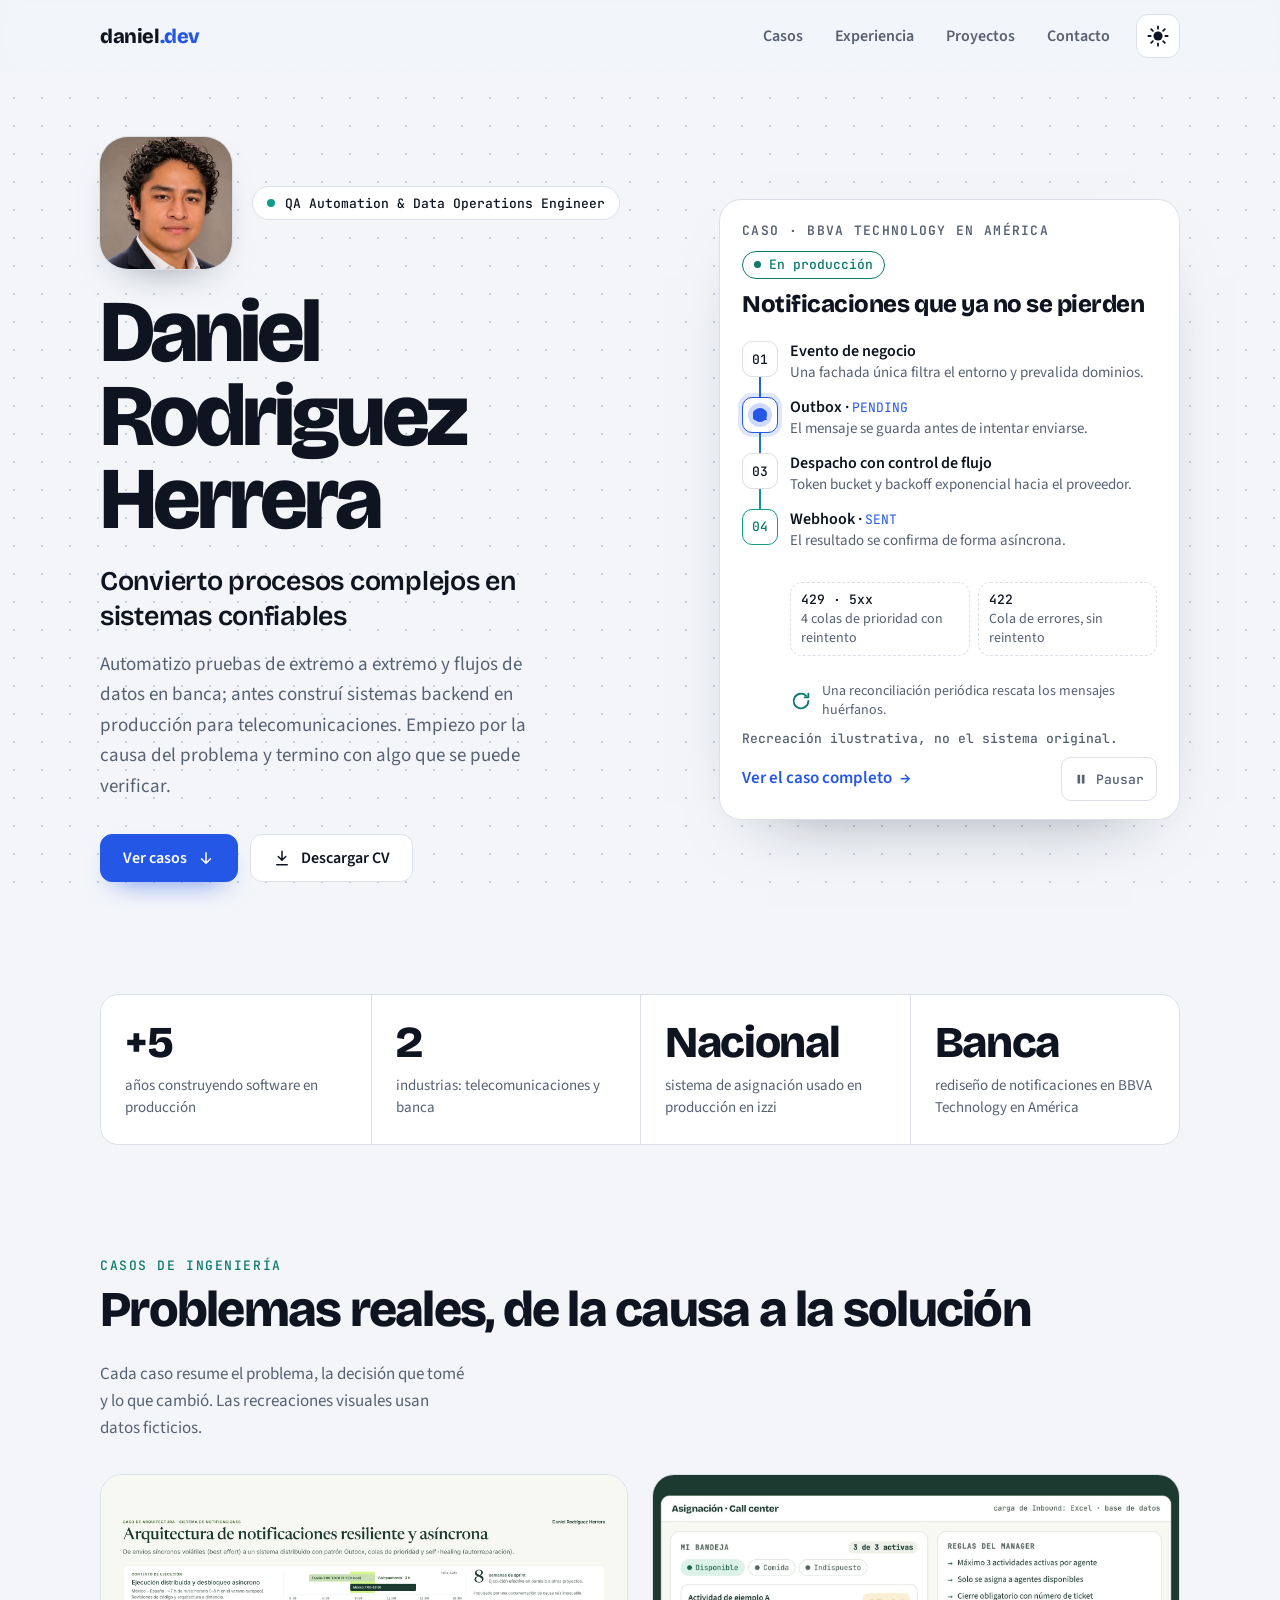
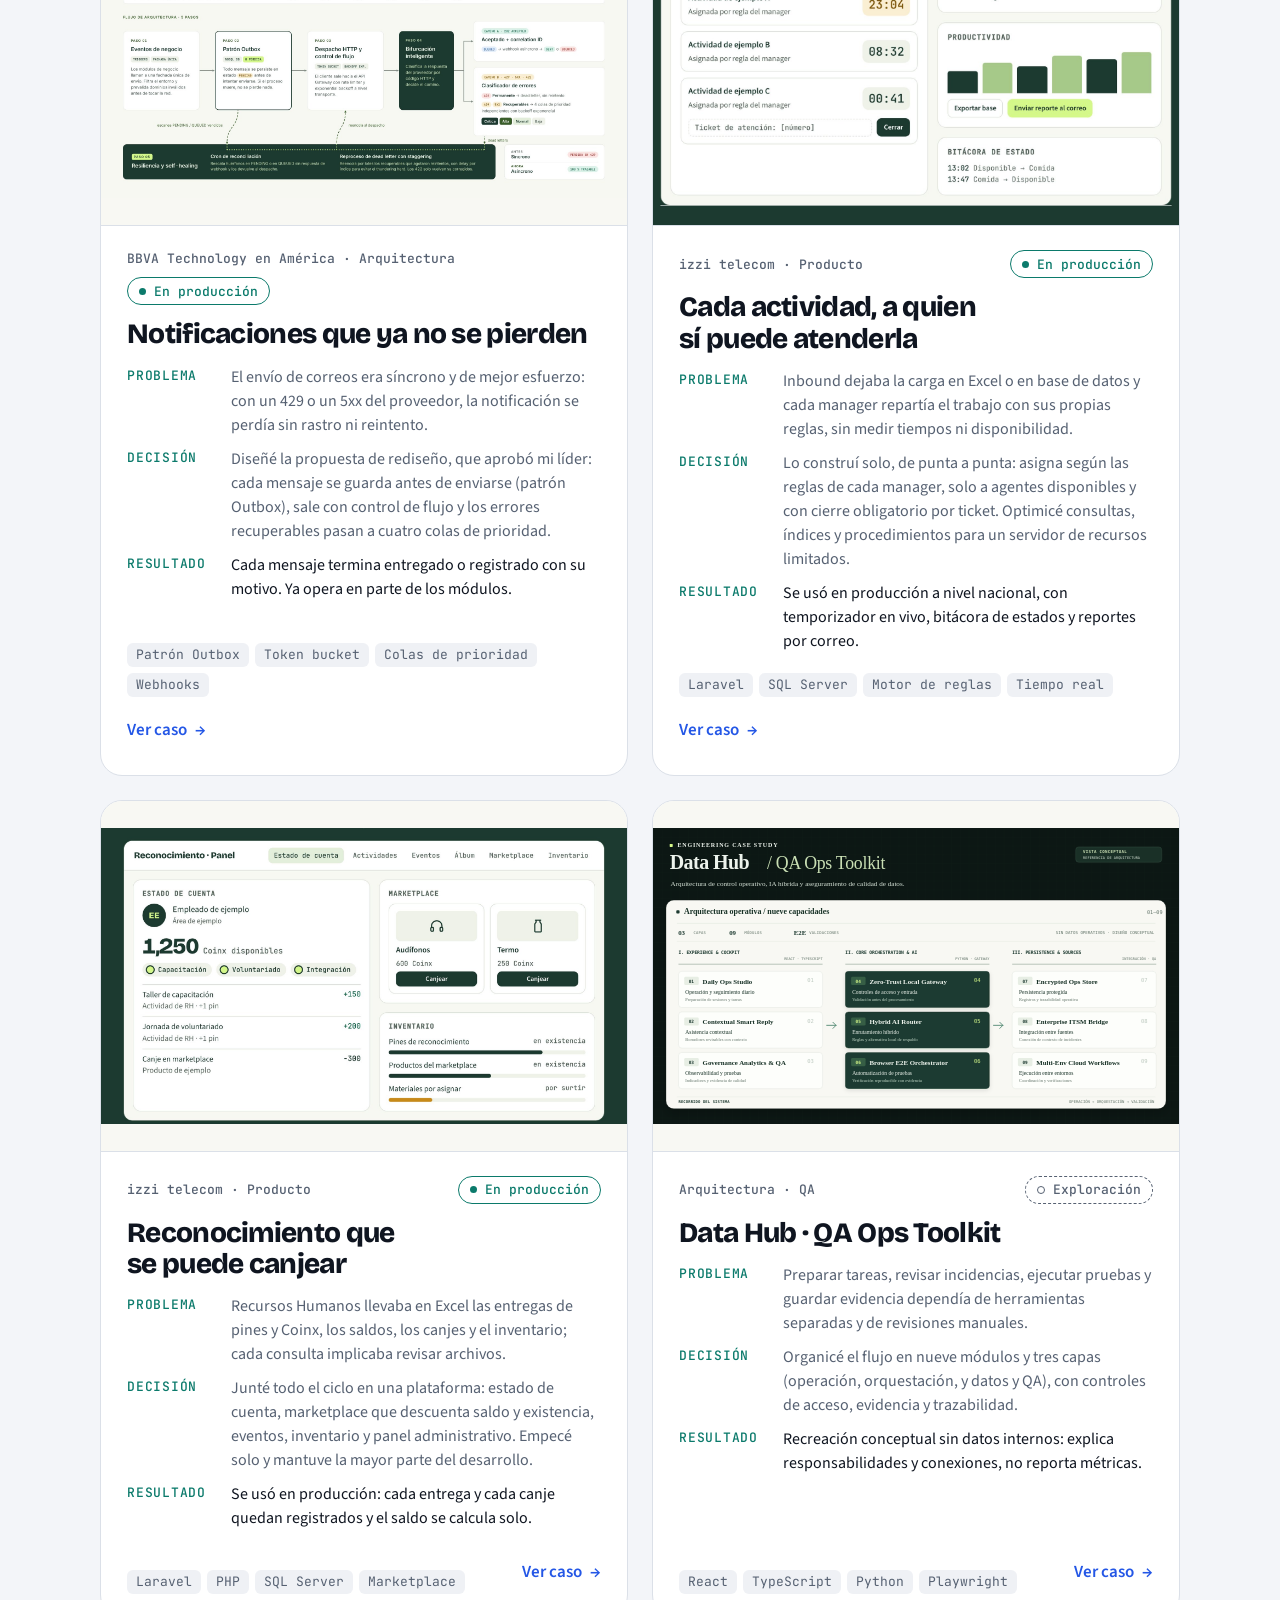
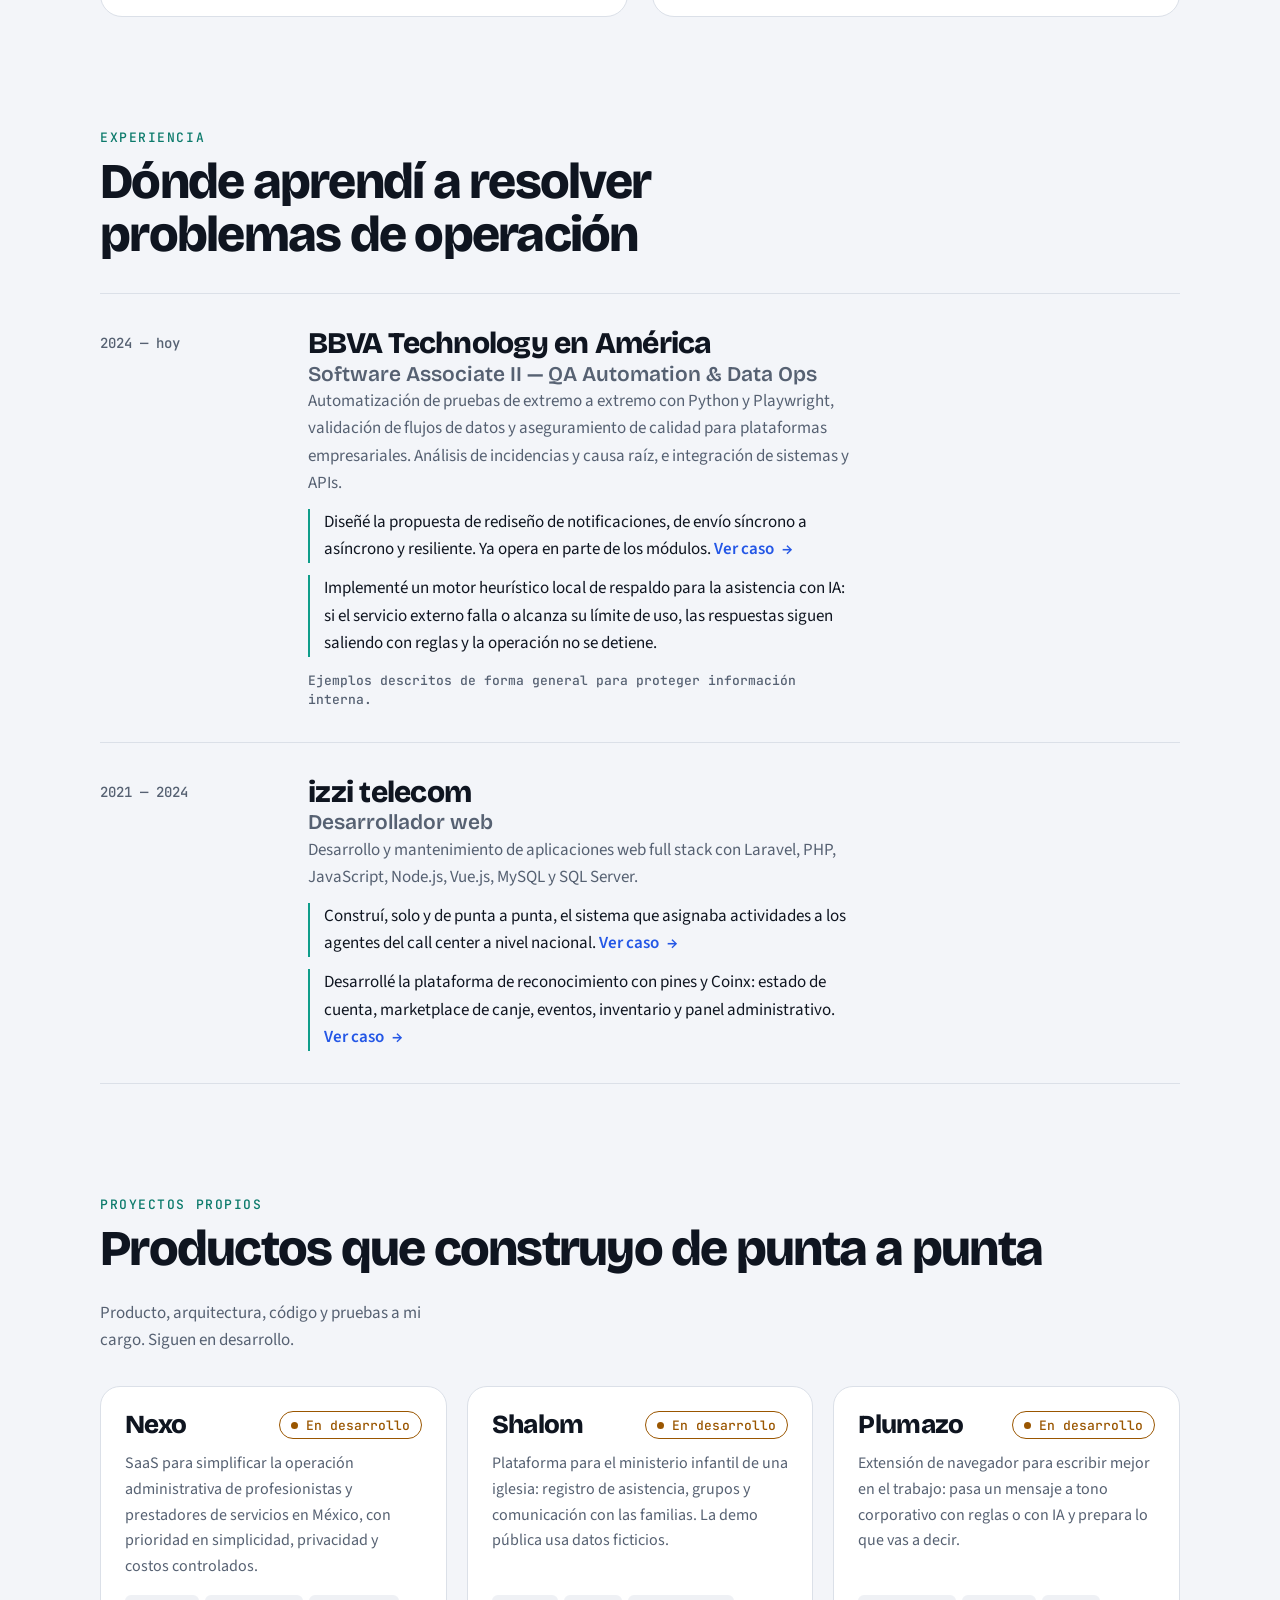
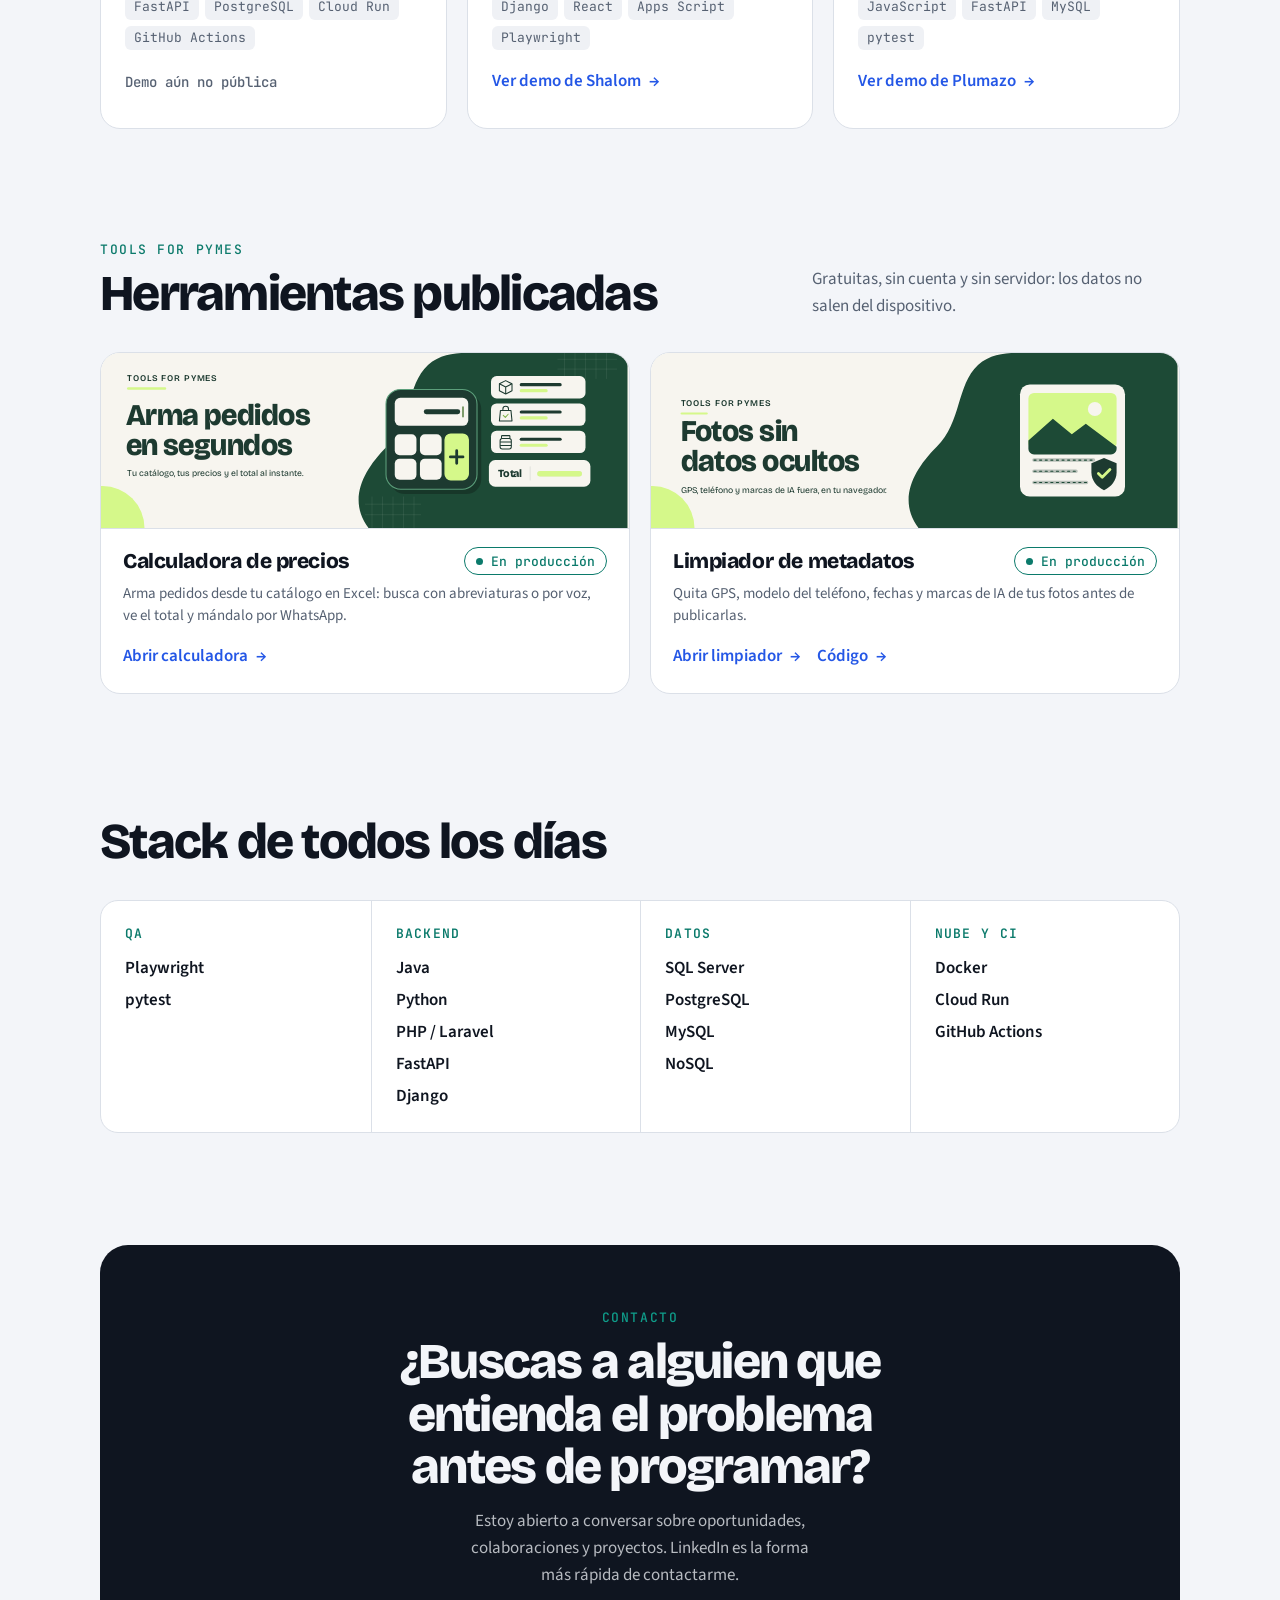
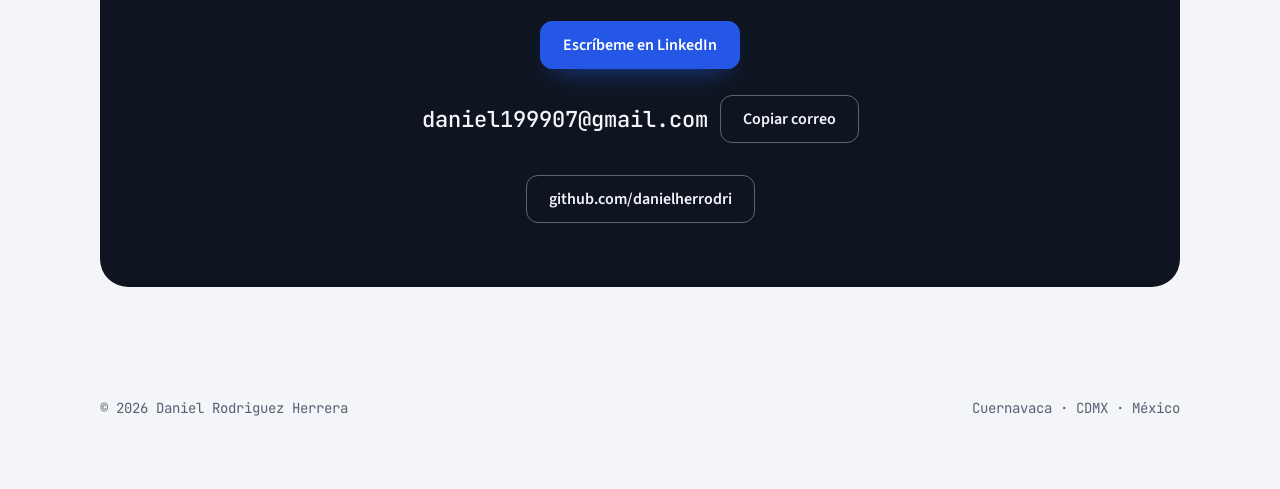
==== index.html @ e4e8425e "Avisos de recreación ilustrativa en lo relacionado con BBVA - Caso de notificaciones: chip «Recreaci" ====
<!doctype html>
<html lang="es">
<head>
<meta charset="utf-8">
<meta name="viewport" content="width=device-width, initial-scale=1, viewport-fit=cover">
<title>Daniel Rodriguez Herrera · QA Automation &amp; Data Operations Engineer</title>
<meta name="description" content="Daniel Rodriguez Herrera, QA Automation &amp; Data Operations Engineer en México. Automatización de pruebas E2E, operaciones de datos e integración de sistemas en banca y telecomunicaciones.">
<script>try{var t=localStorage.getItem("tema");if(t)document.documentElement.dataset.theme=t}catch(e){}</script>
<meta name="color-scheme" content="light dark">
<meta name="theme-color" content="#f3f5f9" media="(prefers-color-scheme: light)">
<meta name="theme-color" content="#0b0f15" media="(prefers-color-scheme: dark)">
<meta property="og:type" content="website">
<meta property="og:locale" content="es_MX">
<meta property="og:site_name" content="Daniel Rodriguez Herrera">
<meta property="og:title" content="Daniel Rodriguez Herrera · QA Automation &amp; Data Operations Engineer">
<meta property="og:description" content="Convierto procesos complejos en sistemas confiables. Casos de ingeniería en banca y telecomunicaciones, experiencia y contacto.">
<meta property="og:url" content="https://danielherrodri.github.io/">
<meta property="og:image" content="https://danielherrodri.github.io/og.jpg">
<meta property="og:image:width" content="1200">
<meta property="og:image:height" content="630">
<meta property="og:image:alt" content="Daniel Rodriguez Herrera, QA Automation &amp; Data Operations Engineer: convierto procesos complejos en sistemas confiables.">
<meta name="twitter:card" content="summary_large_image">
<link rel="canonical" href="https://danielherrodri.github.io/">
<link rel="icon" href="data:image/svg+xml,%3Csvg xmlns='http://www.w3.org/2000/svg' viewBox='0 0 32 32'%3E%3Crect width='32' height='32' rx='7' fill='%232457e6'/%3E%3Ctext x='16' y='22' font-family='monospace' font-size='16' font-weight='700' fill='white' text-anchor='middle'%3Ed.%3C/text%3E%3C/svg%3E">
<link rel="preconnect" href="https://fonts.googleapis.com">
<link rel="preconnect" href="https://fonts.gstatic.com" crossorigin>
<link rel="stylesheet" href="https://fonts.googleapis.com/css2?family=Bricolage+Grotesque:opsz,wght@12..96,400;12..96,600;12..96,800&family=Source+Sans+3:wght@400;600&family=JetBrains+Mono:wght@400;500&display=swap">
<style>
*,*::before,*::after{box-sizing:border-box}
:root{
  --bg:#f3f5f9; --surface:#ffffff; --fg:#0f1520; --muted:#566172; --line:#dbe0e8; --dot:#c4ccd7;
  --accent:#2457e6; --accent-2:#0f9d8a; --accent-soft:#e2eafd; --ok:#127a49; --wip:#9a5600;
  /* Turquesa para texto en modo claro: 4.8:1 sobre --bg y 5.2:1 sobre --surface */
  --accent-2-text:#0b7a6b;
  --f-display:"Bricolage Grotesque",ui-sans-serif,system-ui,sans-serif;
  --f-body:"Source Sans 3",ui-sans-serif,system-ui,sans-serif;
  --f-mono:"JetBrains Mono",ui-monospace,Consolas,monospace;
  --radius:18px;
  color-scheme:light;
}
@media (prefers-color-scheme:dark){:root:not([data-theme="light"]){--bg:#0b0f15;--surface:#131a23;--fg:#eaf0f6;--muted:#9aa7b6;--line:#253040;--dot:#1f2935;--accent:#7ca4ff;--accent-2:#4fd6c2;--accent-soft:#18284a;--ok:#5fd39a;--wip:#f0b35c;--accent-2-text:#4fd6c2;color-scheme:dark}}
:root[data-theme="dark"]{--bg:#0b0f15;--surface:#131a23;--fg:#eaf0f6;--muted:#9aa7b6;--line:#253040;--dot:#1f2935;--accent:#7ca4ff;--accent-2:#4fd6c2;--accent-soft:#18284a;--ok:#5fd39a;--wip:#f0b35c;--accent-2-text:#4fd6c2;color-scheme:dark}

html{scroll-behavior:smooth;scroll-padding-top:88px;-webkit-text-size-adjust:100%;-webkit-tap-highlight-color:color-mix(in srgb,var(--accent) 18%,transparent)}
a,button{touch-action:manipulation}
body{margin:0;background:var(--bg);color:var(--fg);font:17px/1.6 var(--f-body);overflow-x:hidden;
  background-image:radial-gradient(var(--dot) 1px,transparent 1.3px);background-size:28px 28px;background-attachment:fixed}
img{max-width:100%;display:block}
[hidden]{display:none!important}
a{color:var(--accent)}
:focus-visible{outline:2px solid var(--accent);outline-offset:3px;border-radius:6px}
.skip{position:absolute;left:16px;top:-60px;z-index:50;background:var(--accent);color:#fff;padding:12px 16px;border-radius:10px;font-weight:600;text-decoration:none}
.skip:focus{top:12px}
.wrap{max-width:1120px;margin:0 auto;padding-left:max(20px,env(safe-area-inset-left,0px));padding-right:max(20px,env(safe-area-inset-right,0px))}
main.wrap{display:flex;flex-direction:column;gap:112px;padding-top:40px;padding-bottom:72px}

/* Encabezado */
.top{position:sticky;top:0;z-index:30;background:color-mix(in srgb,var(--bg) 86%,transparent);backdrop-filter:saturate(1.4) blur(10px);-webkit-backdrop-filter:saturate(1.4) blur(10px);border-bottom:1px solid transparent}
.top.scrolled{border-bottom-color:var(--line)}
.top .wrap{display:flex;justify-content:space-between;align-items:center;gap:16px;min-height:72px}
.logo{display:inline-flex;align-items:center;min-height:44px;font:800 20px var(--f-display);letter-spacing:-.02em;text-decoration:none;color:var(--fg)}
.logo span{color:var(--accent)}
.nav{display:flex;align-items:center;gap:4px}
.nav a{display:inline-flex;align-items:center;min-height:44px;padding:0 14px;border-radius:10px;font:600 16px var(--f-body);color:var(--muted);text-decoration:none;transition:color .2s,background-color .2s}
.nav a:hover{color:var(--fg);background:var(--accent-soft)}
.icon-btn{display:inline-flex;align-items:center;justify-content:center;width:44px;height:44px;border:1px solid var(--line);border-radius:12px;background:var(--surface);color:var(--fg);cursor:pointer;transition:border-color .2s}
.icon-btn:hover{border-color:var(--accent)}
.icon-btn svg{width:22px;height:22px;overflow:visible}
.theme{margin-left:8px}
.theme .core{fill:currentColor;transition:r .4s ease}
.theme .bite{transition:cx .4s ease,cy .4s ease}
.theme .rays{stroke:currentColor;stroke-width:2;stroke-linecap:round;fill:none;transform-origin:12px 12px;transition:transform .4s ease,opacity .3s}
.theme[aria-pressed="true"] .core{r:8px}
.theme[aria-pressed="true"] .bite{cx:17px;cy:7px}
.theme[aria-pressed="true"] .rays{transform:rotate(90deg) scale(.4);opacity:0}
.menu-btn{display:none}
.menu-btn svg{stroke:currentColor;stroke-width:2;stroke-linecap:round;fill:none}

/* Menú móvil a pantalla completa */
.sheet{position:fixed;inset:0;z-index:40;overscroll-behavior:contain;overflow-y:auto;background:var(--bg);display:flex;flex-direction:column;padding:16px max(20px,env(safe-area-inset-right,0px)) calc(24px + env(safe-area-inset-bottom,0px)) max(20px,env(safe-area-inset-left,0px))}
.sheet-head{display:flex;justify-content:space-between;align-items:center;min-height:56px}
.sheet nav{display:flex;flex-direction:column;gap:4px;margin-top:24px}
.sheet nav a{display:flex;align-items:center;min-height:64px;font:800 clamp(30px,8vw,40px)/1 var(--f-display);letter-spacing:-.03em;color:var(--fg);text-decoration:none;border-bottom:1px solid var(--line)}
.sheet nav a:hover{color:var(--accent)}
.sheet .sheet-foot{margin-top:auto;font:500 14px var(--f-mono);color:var(--muted)}

/* Tipografía de secciones */
.eyebrow{font:500 13px var(--f-mono);text-transform:uppercase;letter-spacing:.12em;color:var(--accent-2-text);margin:0}
h1,h2,h3{text-wrap:balance}
h2{font:800 clamp(32px,4.4vw,50px)/1.05 var(--f-display);letter-spacing:-.035em;margin:10px 0 0}
.sec-head{display:flex;justify-content:space-between;align-items:flex-end;gap:24px;flex-wrap:wrap;margin-bottom:32px}
.sec-head p.intro{margin:0;max-width:46ch;color:var(--muted)}

/* Estados: solo tres, mismo formato */
.state{display:inline-flex;align-items:center;gap:8px;min-height:28px;padding:0 11px;border-radius:999px;border:1px solid currentColor;font:500 13px/1 var(--f-mono);white-space:nowrap}
.state::before{content:"";width:7px;height:7px;border-radius:50%;background:currentColor;flex:none}
.state.prod{color:var(--accent-2-text)}
.state.dev{color:var(--wip)}
.state.exp{color:var(--muted);border-style:dashed}
.state.exp::before{background:transparent;border:1.5px solid currentColor;width:8px;height:8px}

.tags{display:flex;flex-wrap:wrap;gap:6px;list-style:none;margin:0;padding:0}
.tags li{font:400 13px/1.4 var(--f-mono);color:var(--muted);background:color-mix(in srgb,var(--line) 45%,transparent);border-radius:6px;padding:3px 9px}

/* Botones y enlaces */
.btn{display:inline-flex;align-items:center;justify-content:center;gap:10px;min-height:48px;padding:0 22px;border-radius:12px;font:600 16px var(--f-body);text-decoration:none;cursor:pointer;transition:background-color .2s,border-color .2s,box-shadow .2s,transform .2s}
.btn svg{width:18px;height:18px;flex:none}
.btn.primary{background:var(--accent);color:#fff;border:1px solid var(--accent);box-shadow:0 12px 28px -16px var(--accent)}
.btn.primary:hover{transform:translateY(-2px);box-shadow:0 18px 34px -16px var(--accent)}
.btn.ghost{border:1px solid var(--line);background:var(--surface);color:var(--fg)}
.btn.ghost:hover{border-color:var(--accent);color:var(--accent)}
:root[data-theme="dark"] .btn.primary{color:#0b0f15}
@media (prefers-color-scheme:dark){:root:not([data-theme="light"]) .btn.primary{color:#0b0f15}}
.more{display:inline-flex;align-items:center;gap:8px;min-height:44px;font-weight:600;color:var(--accent);text-decoration:none}
.more:hover{text-decoration:underline;text-underline-offset:4px}
.more .arr{transition:transform .2s}
.more:hover .arr{transform:translateX(3px)}
.muted-note{display:inline-flex;align-items:center;min-height:44px;font:500 14px var(--f-mono);color:var(--muted)}

/* Inicio */
.hero{display:grid;grid-template-columns:minmax(0,1.1fr) minmax(0,.9fr);gap:56px;align-items:center;padding-top:24px}
.badge{display:inline-flex;align-items:center;gap:10px;min-height:34px;padding:0 14px;border:1px solid var(--line);border-radius:999px;background:var(--surface);font:500 13px var(--f-mono);color:var(--fg)}
.badge::before{content:"";width:8px;height:8px;border-radius:50%;background:var(--accent-2)}
h1{font:800 clamp(46px,7vw,88px)/.95 var(--f-display);letter-spacing:-.045em;margin:22px 0 0}
.role{font:600 clamp(21px,2.5vw,27px)/1.3 var(--f-display);letter-spacing:-.01em;margin:22px 0 0;max-width:24ch}
.lead{font-size:19px;color:var(--muted);max-width:52ch;margin:16px 0 0}
.cta{display:flex;gap:12px;flex-wrap:wrap;margin-top:32px}

/* Tarjeta-diagrama del caso de notificaciones */
.flow{background:var(--surface);border:1px solid var(--line);border-radius:22px;padding:22px 22px 18px;box-shadow:0 30px 70px -48px rgba(15,25,45,.55)}
.flow-head{display:flex;justify-content:space-between;align-items:center;gap:12px;flex-wrap:wrap}
.flow-head b{font:600 13px var(--f-mono);color:var(--muted);text-transform:uppercase;letter-spacing:.1em}
.flow h2.flow-title{font:800 24px/1.15 var(--f-display);letter-spacing:-.02em;margin:12px 0 16px}
.steps{list-style:none;margin:0;padding:0;position:relative}
.steps::before{content:"";position:absolute;left:17px;top:18px;bottom:18px;width:2px;background:linear-gradient(var(--accent),var(--accent-2))}
.steps li{position:relative;display:grid;grid-template-columns:36px minmax(0,1fr);gap:12px;align-items:start;padding:7px 0}
.steps .n{position:relative;z-index:1;display:grid;place-items:center;width:36px;height:36px;border-radius:10px;background:var(--surface);border:1.5px solid var(--line);font:500 13px var(--f-mono);color:var(--fg)}
.steps li:last-child .n{border-color:var(--accent-2);color:var(--accent-2-text)}
.steps strong{display:block;font:600 16px/1.3 var(--f-body)}
.steps code{font:400 13px var(--f-mono);color:var(--accent)}
.steps span{display:block;font-size:15px;color:var(--muted);line-height:1.4}
.forks{display:grid;grid-template-columns:1fr 1fr;gap:8px;margin:10px 0 0 48px}
.fork{border:1px dashed var(--line);border-radius:12px;padding:8px 10px;font-size:14px;line-height:1.35;color:var(--muted)}
.fork code{display:block;font:500 13px var(--f-mono);color:var(--fg);margin-bottom:2px}
.heal{display:flex;gap:10px;align-items:center;margin:12px 0 0 48px;font-size:14px;color:var(--muted);line-height:1.35}
.heal svg{width:22px;height:22px;flex:none;stroke:var(--accent-2-text);fill:none;stroke-width:2;stroke-linecap:round;stroke-linejoin:round}
.flow .more{margin-top:8px}
.flow-note{margin:10px 0 0;font:500 13px/1.45 var(--f-mono);color:var(--muted)}
.xp-disc{margin-top:14px!important;font:500 13px/1.5 var(--f-mono);color:var(--muted)!important}

/* Retrato: se arma de pixeles al cargar y se vuelve a pixelar al pasar el puntero */
.id-row{display:flex;align-items:center;gap:20px;flex-wrap:wrap}
.me{position:relative;width:132px;height:132px;flex:none;border-radius:28px;overflow:hidden;background:var(--line);box-shadow:0 0 0 1px var(--line),0 18px 40px -26px rgba(15,25,45,.6);cursor:crosshair}
.me img,.me canvas{position:absolute;inset:0;width:100%;height:100%;display:block}
.me canvas{image-rendering:pixelated}

/* Diagrama en movimiento: un mensaje recorre el flujo, reintenta tras un 429 y termina en SENT */
.steps-wrap{position:relative}
.steps-wrap .packet{position:absolute;left:11px;top:0;z-index:2;width:14px;height:14px;border-radius:50%;background:var(--accent);box-shadow:0 0 0 5px color-mix(in srgb,var(--accent) 22%,transparent);opacity:0;transform:translate(0,var(--y,0px));transition:transform .7s cubic-bezier(.4,0,.2,1),opacity .3s,background-color .3s;pointer-events:none}
.flow.anim .packet{opacity:1}
.flow[data-step="4"] .packet{background:var(--accent-2);box-shadow:0 0 0 5px color-mix(in srgb,var(--accent-2) 25%,transparent)}
.flow.retry .packet{transform:translate(26px,var(--y,0px))}
.steps .n{transition:border-color .3s,color .3s,background-color .3s,box-shadow .3s}
.flow[data-step="1"] .steps li:nth-of-type(1) .n,.flow[data-step="2"] .steps li:nth-of-type(2) .n,.flow[data-step="3"] .steps li:nth-of-type(3) .n{border-color:var(--accent);color:var(--accent);box-shadow:0 0 0 4px color-mix(in srgb,var(--accent) 14%,transparent)}
.flow[data-step="4"] .steps li:nth-of-type(4) .n{background:color-mix(in srgb,var(--accent-2) 14%,var(--surface));box-shadow:0 0 0 4px color-mix(in srgb,var(--accent-2) 16%,transparent)}
.fork{transition:border-color .3s,background-color .3s,color .3s}
.flow.retry .fork.r{border-style:solid;border-color:var(--accent);background:var(--accent-soft);color:var(--fg)}
.flow-foot{display:flex;justify-content:space-between;align-items:center;gap:12px;flex-wrap:wrap;margin-top:8px}
.flow-foot .more{margin-top:0}
.pause{display:inline-flex;align-items:center;gap:8px;min-height:44px;padding:0 12px;border:1px solid var(--line);border-radius:10px;background:transparent;color:var(--muted);font:500 13px var(--f-mono);cursor:pointer;transition:border-color .2s,color .2s}
.pause:hover{border-color:var(--accent);color:var(--fg)}
.pause svg{width:14px;height:14px;fill:currentColor}

/* Cifras */
.stats{display:grid;grid-template-columns:repeat(4,minmax(0,1fr));border:1px solid var(--line);border-radius:var(--radius);background:var(--surface);overflow:hidden;margin:0}
.stat{padding:26px 24px;border-left:1px solid var(--line);min-width:0}
.stat:first-child{border-left:0}
.stat dt{font:800 clamp(30px,3.6vw,44px)/1 var(--f-display);letter-spacing:-.03em;font-variant-numeric:tabular-nums}
.stat dd{margin:10px 0 0;font-size:15px;line-height:1.45;color:var(--muted)}

/* Casos */
.cases{display:grid;grid-template-columns:repeat(2,minmax(0,1fr));gap:24px}
.case{display:flex;flex-direction:column;background:var(--surface);border:1px solid var(--line);border-radius:22px;overflow:hidden;transition:border-color .25s,box-shadow .25s,transform .25s}
.case:hover{border-color:var(--accent);box-shadow:0 30px 60px -44px var(--accent);transform:translateY(-3px)}
.case-media{display:block;aspect-ratio:3/2;background:#f8f8f3;overflow:hidden;border-bottom:1px solid var(--line)}
.case-media img{width:100%;height:100%;object-fit:cover;transition:transform .5s ease}
.case:hover .case-media img{transform:scale(1.02)}
.case-media.fit img{object-fit:contain}
.case-body{display:flex;flex-direction:column;gap:14px;padding:24px 26px 22px;flex:1}
.case-meta{display:flex;justify-content:space-between;align-items:center;gap:10px;flex-wrap:wrap}
.case-meta .org{font:500 13px var(--f-mono);color:var(--muted)}
.case h3{font:800 clamp(24px,2.4vw,28px)/1.12 var(--f-display);letter-spacing:-.025em;margin:0}
.pdr{margin:0;display:grid;gap:10px}
.pdr div{display:grid;grid-template-columns:92px minmax(0,1fr);gap:12px}
.pdr dt{font:500 13px/1.7 var(--f-mono);color:var(--accent-2-text);text-transform:uppercase;letter-spacing:.06em}
.pdr dd{margin:0;font-size:16px;line-height:1.5;color:var(--muted)}
.pdr div:last-child dd{color:var(--fg)}
.case-foot{display:flex;justify-content:space-between;align-items:flex-end;gap:12px;flex-wrap:wrap;margin-top:auto;padding-top:6px}

/* Experiencia */
.xp{display:flex;flex-direction:column;border-top:1px solid var(--line)}
.xp-item{display:grid;grid-template-columns:180px minmax(0,1fr);gap:28px;padding:32px 0;border-bottom:1px solid var(--line)}
.xp-when{font:500 14px var(--f-mono);color:var(--muted);padding-top:8px}
.xp-item h3{font:800 clamp(24px,2.6vw,30px)/1.15 var(--f-display);letter-spacing:-.025em;margin:0}
.xp-role{font:600 clamp(18px,1.8vw,21px)/1.3 var(--f-display);margin:6px 0 12px;color:var(--fg)}
.xp-item p{margin:0;color:var(--muted);max-width:68ch}
.xp-note{margin-top:12px!important;padding-left:14px;border-left:2px solid var(--accent-2);color:var(--fg)!important}
.xp-note .more{min-height:0}

/* Proyectos propios */
.projects{display:grid;grid-template-columns:repeat(3,minmax(0,1fr));gap:20px}
.proj{display:flex;flex-direction:column;gap:12px;background:var(--surface);border:1px solid var(--line);border-radius:20px;padding:24px;transition:border-color .25s,transform .25s}
.proj:hover{border-color:var(--accent);transform:translateY(-3px)}
.proj-head{display:flex;justify-content:space-between;align-items:center;gap:10px;flex-wrap:wrap}
.proj h3{font:800 26px/1.1 var(--f-display);letter-spacing:-.025em;margin:0}
.proj p{margin:0;color:var(--muted);font-size:16px}
.proj .tags{margin-top:auto;padding-top:4px}
.proj .more,.proj .muted-note{margin-top:-2px}

/* Herramientas publicadas: verde y lima solo aquí */
.tools{display:grid;grid-template-columns:repeat(2,minmax(0,1fr));gap:20px}
.tool{display:flex;flex-direction:column;background:var(--surface);border:1px solid var(--line);border-radius:20px;overflow:hidden;transition:border-color .25s}
.tool:hover{border-color:#5c9f7b}
.tool-art{display:block;aspect-ratio:3/1;background:#f7f5ef;border-bottom:1px solid var(--line);overflow:hidden}
.tool-art svg{display:block;width:100%;height:100%}
.tool-body{display:flex;flex-direction:column;gap:8px;padding:18px 22px 14px;flex:1}
.tool h3{font:800 21px/1.15 var(--f-display);letter-spacing:-.02em;margin:0}
.tool p{margin:0;font-size:15px;line-height:1.45;color:var(--muted)}
.tool .links{display:flex;gap:16px;flex-wrap:wrap;margin-top:auto}

/* Stack */
.stack{display:grid;grid-template-columns:repeat(4,minmax(0,1fr));gap:0;border:1px solid var(--line);border-radius:var(--radius);background:var(--surface);overflow:hidden;margin:0}
.stack div{padding:24px;border-left:1px solid var(--line)}
.stack div:first-child{border-left:0}
.stack dt{font:600 13px var(--f-mono);text-transform:uppercase;letter-spacing:.1em;color:var(--accent-2-text);margin-bottom:14px}
.stack dd{margin:0}
.stack ul{list-style:none;margin:0;padding:0;display:flex;flex-direction:column;gap:8px}
.stack li{font:600 17px var(--f-body)}

/* Contacto (sin cambios de contenido) */
.final{position:relative;text-align:center;background:var(--fg);color:var(--bg);border-radius:28px;padding:64px 24px;overflow:hidden}
.final h2{color:var(--bg);margin:10px auto 14px;max-width:22ch}
.final p{color:color-mix(in srgb,var(--bg) 74%,transparent);max-width:46ch;margin:0 auto}
.final .cta{justify-content:center}
.final .btn.ghost{background:transparent;color:var(--bg);border-color:color-mix(in srgb,var(--bg) 35%,transparent)}
.final .btn.ghost:hover{border-color:var(--bg)}
.final .eyebrow{color:var(--accent-2)}
:root[data-theme="dark"] .final .eyebrow,:root[data-theme="dark"] .skip{color:#0b7a6b}
@media (prefers-color-scheme:dark){:root:not([data-theme="light"]) .final .eyebrow{color:#0b7a6b}:root:not([data-theme="light"]) .skip{color:#0b0f15}}
:root[data-theme="dark"] .skip{color:#0b0f15}
.mail{display:flex;justify-content:center;align-items:center;gap:12px;flex-wrap:wrap;margin-top:26px}
.mail code{font:500 clamp(16px,2.4vw,22px) var(--f-mono);color:var(--bg);user-select:all;word-break:break-all}
.mail .btn{cursor:pointer}
footer{display:flex;justify-content:space-between;gap:12px;flex-wrap:wrap;font:400 14px var(--f-mono);color:var(--muted)}

@media (prefers-reduced-motion:reduce){
  html{scroll-behavior:auto}
  *,*::before,*::after{transition:none!important;animation:none!important}
  .case:hover,.proj:hover,.btn.primary:hover{transform:none}
  .case:hover .case-media img{transform:none}
  .pause,.steps-wrap .packet{display:none}
}
@media (max-width:1000px){
  .hero{grid-template-columns:1fr;gap:40px}
  .flow{max-width:620px}
  .stats{grid-template-columns:repeat(2,minmax(0,1fr))}
  .stat:nth-child(3){border-left:0}
  .stat:nth-child(n+3){border-top:1px solid var(--line)}
  .projects{grid-template-columns:repeat(2,minmax(0,1fr))}
  .tools{grid-template-columns:1fr}
  .stack{grid-template-columns:repeat(2,minmax(0,1fr))}
  .stack div:nth-child(3){border-left:0}
  .stack div:nth-child(n+3){border-top:1px solid var(--line)}
}
@media (max-width:760px){
  .nav a{display:none}
  .menu-btn{display:inline-flex}
  .theme{margin-left:0}
  main.wrap{gap:88px;padding-top:24px}
  .cases{grid-template-columns:1fr}
  .projects{grid-template-columns:1fr}
  .xp-item{grid-template-columns:1fr;gap:6px;padding:26px 0}
  .xp-when{padding-top:0}
}
@media (max-width:560px){
  body{font-size:16px}
  .me{width:104px;height:104px;border-radius:22px}
  .lead{font-size:17px}
  .cta .btn{flex:1 1 100%}
  .forks{grid-template-columns:1fr;margin-left:0}
  .heal{margin-left:0}
  .pdr div{grid-template-columns:1fr;gap:2px}
  .stats{grid-template-columns:1fr}
  .stat{border-left:0!important;border-top:1px solid var(--line);padding:20px}
  .stat:first-child{border-top:0}
  .stack{grid-template-columns:1fr}
  .stack div{border-left:0!important;border-top:1px solid var(--line)}
  .stack div:first-child{border-top:0}
  .final{padding:48px 20px;border-radius:22px}
}
</style>
</head>
<body>
<a class="skip" href="#contenido">Saltar al contenido</a>

<header class="top" id="top">
  <div class="wrap">
    <a class="logo" translate="no" href="#contenido" aria-label="Daniel Rodriguez Herrera, inicio">daniel<span>.dev</span></a>
    <nav class="nav" aria-label="Principal">
      <a href="#casos">Casos</a><a href="#experiencia">Experiencia</a><a href="#proyectos">Proyectos</a><a href="#contacto">Contacto</a>
      <button type="button" id="theme" class="icon-btn theme" aria-label="Cambiar a tema oscuro" aria-pressed="false">
        <svg viewBox="0 0 24 24" aria-hidden="true"><mask id="moon"><rect width="24" height="24" fill="#fff"/><circle class="bite" cx="24" cy="6" r="7" fill="#000"/></mask><circle class="core" cx="12" cy="12" r="5" mask="url(#moon)"/><g class="rays"><path d="M12 1.5v2.5M12 20v2.5M1.5 12H4M20 12h2.5M4.6 4.6l1.8 1.8M17.6 17.6l1.8 1.8M4.6 19.4l1.8-1.8M17.6 6.4l1.8-1.8"/></g></svg>
      </button>
      <button type="button" id="menu-open" class="icon-btn menu-btn" aria-label="Abrir menú" aria-expanded="false" aria-controls="sheet">
        <svg viewBox="0 0 24 24" aria-hidden="true"><path d="M4 7h16M4 12h16M4 17h16"/></svg>
      </button>
    </nav>
  </div>
</header>

<div class="sheet" id="sheet" role="dialog" aria-modal="true" aria-label="Menú" hidden>
  <div class="sheet-head">
    <span class="logo">daniel<span>.dev</span></span>
    <button type="button" id="menu-close" class="icon-btn menu-btn" style="display:inline-flex" aria-label="Cerrar menú">
      <svg viewBox="0 0 24 24" aria-hidden="true"><path d="M6 6l12 12M18 6L6 18"/></svg>
    </button>
  </div>
  <nav aria-label="Menú móvil">
    <a href="#casos">Casos</a><a href="#experiencia">Experiencia</a><a href="#proyectos">Proyectos</a><a href="#contacto">Contacto</a>
  </nav>
  <p class="sheet-foot">Cuernavaca · CDMX · México</p>
</div>

<main class="wrap" id="contenido">
  <section class="hero" aria-labelledby="nombre">
    <div>
      <div class="id-row">
        <div class="me" id="me"><img src="retrato.webp" width="480" height="480" fetchpriority="high" alt="Retrato de Daniel Rodriguez Herrera"><canvas aria-hidden="true"></canvas></div>
        <p class="badge">QA Automation &amp; Data Operations Engineer</p>
      </div>
      <h1 id="nombre">Daniel Rodriguez Herrera</h1>
      <p class="role">Convierto procesos complejos en sistemas confiables</p>
      <p class="lead">Automatizo pruebas de extremo a extremo y flujos de datos en banca; antes construí sistemas backend en producción para telecomunicaciones. Empiezo por la causa del problema y termino con algo que se puede verificar.</p>
      <div class="cta">
        <a class="btn primary" href="#casos">Ver casos <svg viewBox="0 0 24 24" fill="none" stroke="currentColor" stroke-width="2" stroke-linecap="round" stroke-linejoin="round" aria-hidden="true"><path d="M12 5v14M6 13l6 6 6-6"/></svg></a>
        <a class="btn ghost" href="cv.pdf" download><svg viewBox="0 0 24 24" fill="none" stroke="currentColor" stroke-width="2" stroke-linecap="round" stroke-linejoin="round" aria-hidden="true"><path d="M12 3v12M7 10l5 5 5-5M5 21h14"/></svg>Descargar CV</a>
      </div>
    </div>

    <aside class="flow" aria-labelledby="flow-title">
      <div class="flow-head"><b>Caso · BBVA Technology en América</b><span class="state prod">En producción</span></div>
      <h2 class="flow-title" id="flow-title">Notificaciones que ya no se pierden</h2>
      <div class="steps-wrap"><span class="packet" aria-hidden="true"></span>
      <ol class="steps" aria-label="Pasos del flujo">
        <li><span class="n" aria-hidden="true">01</span><div><strong>Evento de negocio</strong><span>Una fachada única filtra el entorno y prevalida dominios.</span></div></li>
        <li><span class="n" aria-hidden="true">02</span><div><strong>Outbox · <code>PENDING</code></strong><span>El mensaje se guarda antes de intentar enviarse.</span></div></li>
        <li><span class="n" aria-hidden="true">03</span><div><strong>Despacho con control de flujo</strong><span>Token bucket y backoff exponencial hacia el proveedor.</span></div></li>
        <li><span class="n" aria-hidden="true">04</span><div><strong>Webhook · <code>SENT</code></strong><span>El resultado se confirma de forma asíncrona.</span></div></li>
      </ol></div>
      <div class="forks">
        <p class="fork r"><code>429 · 5xx</code>4 colas de prioridad con reintento</p>
        <p class="fork"><code>422</code>Cola de errores, sin reintento</p>
      </div>
      <p class="heal"><svg viewBox="0 0 24 24" aria-hidden="true"><path d="M20 12a8 8 0 1 1-2.34-5.66"/><path d="M20 4v4h-4"/></svg>Una reconciliación periódica rescata los mensajes huérfanos.</p>
      <p class="flow-note">Recreación ilustrativa, no el sistema original.</p>
      <div class="flow-foot">
        <a class="more" href="caso-notificaciones/">Ver el caso completo <span class="arr" aria-hidden="true">→</span></a>
        <button type="button" class="pause" id="pause" aria-pressed="false" hidden><svg viewBox="0 0 16 16" aria-hidden="true"><path d="M4 3h3v10H4zM9 3h3v10H9z"/></svg><span>Pausar</span></button>
      </div>
    </aside>
  </section>

  <dl class="stats" aria-label="Cifras">
    <div class="stat"><dt>+5</dt><dd>años construyendo software en producción</dd></div>
    <div class="stat"><dt>2</dt><dd>industrias: telecomunicaciones y banca</dd></div>
    <div class="stat"><dt>Nacional</dt><dd>sistema de asignación usado en producción en izzi</dd></div>
    <div class="stat"><dt>Banca</dt><dd>rediseño de notificaciones en BBVA Technology en América</dd></div>
  </dl>

  <section id="casos" aria-labelledby="casos-t">
    <div class="sec-head">
      <div><p class="eyebrow">Casos de ingeniería</p><h2 id="casos-t">Problemas reales, de la causa a la solución</h2></div>
      <p class="intro">Cada caso resume el problema, la decisión que tomé y lo que cambió. Las recreaciones visuales usan datos ficticios.</p>
    </div>
    <div class="cases">
      <article class="case">
        <a class="case-media fit" href="caso-notificaciones/" tabindex="-1" aria-hidden="true"><img src="caso-notificaciones/diagrama.jpg" width="1920" height="1080" loading="lazy" alt=""></a>
        <div class="case-body">
          <div class="case-meta"><span class="org">BBVA Technology en América · Arquitectura</span><span class="state prod">En producción</span></div>
          <h3>Notificaciones que ya no se pierden</h3>
          <dl class="pdr">
            <div><dt>Problema</dt><dd>El envío de correos era síncrono y de mejor esfuerzo: con un 429 o un 5xx del proveedor, la notificación se perdía sin rastro ni reintento.</dd></div>
            <div><dt>Decisión</dt><dd>Diseñé la propuesta de rediseño, que aprobó mi líder: cada mensaje se guarda antes de enviarse (patrón Outbox), sale con control de flujo y los errores recuperables pasan a cuatro colas de prioridad.</dd></div>
            <div><dt>Resultado</dt><dd>Cada mensaje termina entregado o registrado con su motivo. Ya opera en parte de los módulos.</dd></div>
          </dl>
          <div class="case-foot">
            <ul class="tags" aria-label="Tecnologías" translate="no"><li>Patrón Outbox</li><li>Token bucket</li><li>Colas de prioridad</li><li>Webhooks</li></ul>
            <a class="more" href="caso-notificaciones/">Ver caso <span class="arr" aria-hidden="true">→</span></a>
          </div>
        </div>
      </article>

      <article class="case">
        <a class="case-media" href="caso-asignacion/" tabindex="-1" aria-hidden="true"><img src="caso-asignacion/panel.jpg" width="1920" height="1080" loading="lazy" alt=""></a>
        <div class="case-body">
          <div class="case-meta"><span class="org">izzi telecom · Producto</span><span class="state prod">En producción</span></div>
          <h3>Cada actividad, a quien sí puede atenderla</h3>
          <dl class="pdr">
            <div><dt>Problema</dt><dd>Inbound dejaba la carga en Excel o en base de datos y cada manager repartía el trabajo con sus propias reglas, sin medir tiempos ni disponibilidad.</dd></div>
            <div><dt>Decisión</dt><dd>Lo construí solo, de punta a punta: asigna según las reglas de cada manager, solo a agentes disponibles y con cierre obligatorio por ticket. Optimicé consultas, índices y procedimientos para un servidor de recursos limitados.</dd></div>
            <div><dt>Resultado</dt><dd>Se usó en producción a nivel nacional, con temporizador en vivo, bitácora de estados y reportes por correo.</dd></div>
          </dl>
          <div class="case-foot">
            <ul class="tags" aria-label="Tecnologías" translate="no"><li>Laravel</li><li>SQL Server</li><li>Motor de reglas</li><li>Tiempo real</li></ul>
            <a class="more" href="caso-asignacion/">Ver caso <span class="arr" aria-hidden="true">→</span></a>
          </div>
        </div>
      </article>

      <article class="case">
        <a class="case-media fit" href="caso-reconocimiento/" tabindex="-1" aria-hidden="true"><img src="caso-reconocimiento/panel.jpg" width="1920" height="1080" loading="lazy" alt=""></a>
        <div class="case-body">
          <div class="case-meta"><span class="org">izzi telecom · Producto</span><span class="state prod">En producción</span></div>
          <h3>Reconocimiento que se puede canjear</h3>
          <dl class="pdr">
            <div><dt>Problema</dt><dd>Recursos Humanos llevaba en Excel las entregas de pines y Coinx, los saldos, los canjes y el inventario; cada consulta implicaba revisar archivos.</dd></div>
            <div><dt>Decisión</dt><dd>Junté todo el ciclo en una plataforma: estado de cuenta, marketplace que descuenta saldo y existencia, eventos, inventario y panel administrativo. Empecé solo y mantuve la mayor parte del desarrollo.</dd></div>
            <div><dt>Resultado</dt><dd>Se usó en producción: cada entrega y cada canje quedan registrados y el saldo se calcula solo.</dd></div>
          </dl>
          <div class="case-foot">
            <ul class="tags" aria-label="Tecnologías" translate="no"><li>Laravel</li><li>PHP</li><li>SQL Server</li><li>Marketplace</li></ul>
            <a class="more" href="caso-reconocimiento/">Ver caso <span class="arr" aria-hidden="true">→</span></a>
          </div>
        </div>
      </article>

      <article class="case">
        <a class="case-media fit" href="caso-datahub/" tabindex="-1" aria-hidden="true"><img src="caso-datahub/portada.svg" width="1920" height="1080" loading="lazy" alt=""></a>
        <div class="case-body">
          <div class="case-meta"><span class="org">Arquitectura · QA</span><span class="state exp">Exploración</span></div>
          <h3>Data Hub · QA Ops Toolkit</h3>
          <dl class="pdr">
            <div><dt>Problema</dt><dd>Preparar tareas, revisar incidencias, ejecutar pruebas y guardar evidencia dependía de herramientas separadas y de revisiones manuales.</dd></div>
            <div><dt>Decisión</dt><dd>Organicé el flujo en nueve módulos y tres capas (operación, orquestación, y datos y QA), con controles de acceso, evidencia y trazabilidad.</dd></div>
            <div><dt>Resultado</dt><dd>Recreación conceptual sin datos internos: explica responsabilidades y conexiones, no reporta métricas.</dd></div>
          </dl>
          <div class="case-foot">
            <ul class="tags" aria-label="Tecnologías" translate="no"><li>React</li><li>TypeScript</li><li>Python</li><li>Playwright</li></ul>
            <a class="more" href="caso-datahub/">Ver caso <span class="arr" aria-hidden="true">→</span></a>
          </div>
        </div>
      </article>
    </div>
  </section>

  <section id="experiencia" aria-labelledby="xp-t">
    <div class="sec-head"><div><p class="eyebrow">Experiencia</p><h2 id="xp-t">Dónde aprendí a resolver problemas de operación</h2></div></div>
    <div class="xp">
      <article class="xp-item">
        <p class="xp-when">2024 — hoy</p>
        <div>
          <h3>BBVA Technology en América</h3>
          <p class="xp-role">Software Associate II — QA Automation &amp; Data Ops</p>
          <p>Automatización de pruebas de extremo a extremo con Python y Playwright, validación de flujos de datos y aseguramiento de calidad para plataformas empresariales. Análisis de incidencias y causa raíz, e integración de sistemas y APIs.</p>
          <p class="xp-note">Diseñé la propuesta de rediseño de notificaciones, de envío síncrono a asíncrono y resiliente. Ya opera en parte de los módulos. <a class="more" href="caso-notificaciones/">Ver caso <span class="arr" aria-hidden="true">→</span></a></p>
          <p class="xp-note">Implementé un motor heurístico local de respaldo para la asistencia con IA: si el servicio externo falla o alcanza su límite de uso, las respuestas siguen saliendo con reglas y la operación no se detiene.</p>
          <p class="xp-disc">Ejemplos descritos de forma general para proteger información interna.</p>
        </div>
      </article>
      <article class="xp-item">
        <p class="xp-when">2021 — 2024</p>
        <div>
          <h3>izzi telecom</h3>
          <p class="xp-role">Desarrollador web</p>
          <p>Desarrollo y mantenimiento de aplicaciones web full stack con Laravel, PHP, JavaScript, Node.js, Vue.js, MySQL y SQL Server.</p>
          <p class="xp-note">Construí, solo y de punta a punta, el sistema que asignaba actividades a los agentes del call center a nivel nacional. <a class="more" href="caso-asignacion/">Ver caso <span class="arr" aria-hidden="true">→</span></a></p>
          <p class="xp-note">Desarrollé la plataforma de reconocimiento con pines y Coinx: estado de cuenta, marketplace de canje, eventos, inventario y panel administrativo. <a class="more" href="caso-reconocimiento/">Ver caso <span class="arr" aria-hidden="true">→</span></a></p>
        </div>
      </article>
    </div>
  </section>

  <section id="proyectos" aria-labelledby="proy-t">
    <div class="sec-head">
      <div><p class="eyebrow">Proyectos propios</p><h2 id="proy-t">Productos que construyo de punta a punta</h2></div>
      <p class="intro">Producto, arquitectura, código y pruebas a mi cargo. Siguen en desarrollo.</p>
    </div>
    <div class="projects">
      <article class="proj">
        <div class="proj-head"><h3>Nexo</h3><span class="state dev">En desarrollo</span></div>
        <p>SaaS para simplificar la operación administrativa de profesionistas y prestadores de servicios en México, con prioridad en simplicidad, privacidad y costos controlados.</p>
        <ul class="tags" aria-label="Tecnologías" translate="no"><li>FastAPI</li><li>PostgreSQL</li><li>Cloud Run</li><li>GitHub Actions</li></ul>
        <span class="muted-note">Demo aún no pública</span>
      </article>
      <article class="proj">
        <div class="proj-head"><h3>Shalom</h3><span class="state dev">En desarrollo</span></div>
        <p>Plataforma para el ministerio infantil de una iglesia: registro de asistencia, grupos y comunicación con las familias. La demo pública usa datos ficticios.</p>
        <ul class="tags" aria-label="Tecnologías" translate="no"><li>Django</li><li>React</li><li>Apps Script</li><li>Playwright</li></ul>
        <a class="more" href="https://danielherrodri.github.io/shalom-plataforma/">Ver demo de Shalom <span class="arr" aria-hidden="true">→</span></a>
      </article>
      <article class="proj">
        <div class="proj-head"><h3>Plumazo</h3><span class="state dev">En desarrollo</span></div>
        <p>Extensión de navegador para escribir mejor en el trabajo: pasa un mensaje a tono corporativo con reglas o con IA y prepara lo que vas a decir.</p>
        <ul class="tags" aria-label="Tecnologías" translate="no"><li>JavaScript</li><li>FastAPI</li><li>MySQL</li><li>pytest</li></ul>
        <a class="more" href="https://danielherrodri.github.io/Plumazo/">Ver demo de Plumazo <span class="arr" aria-hidden="true">→</span></a>
      </article>
    </div>
  </section>

  <section id="herramientas" aria-labelledby="tools-t">
    <div class="sec-head">
      <div><p class="eyebrow">Tools for Pymes</p><h2 id="tools-t">Herramientas publicadas</h2></div>
      <p class="intro">Gratuitas, sin cuenta y sin servidor: los datos no salen del dispositivo.</p>
    </div>
    <div class="tools">
      <article class="tool">
        <a class="tool-art" href="https://danielherrodri.github.io/calculadora-precios/" tabindex="-1" aria-hidden="true"><svg xmlns="http://www.w3.org/2000/svg" class="bn" viewBox="0 0 1500 500" aria-hidden="true" focusable="false" preserveAspectRatio="xMidYMid meet">
<style>
.bn text{font-family:"Bricolage Grotesque",Inter,system-ui,sans-serif;fill:#1d3a30}
.bn .k{font-size:25px;font-weight:600;letter-spacing:2.5px}
.bn .h{font-size:86px;font-weight:800;letter-spacing:-1.5px}
.bn .s{font-size:25px;font-weight:400}
.bn .tt{font-size:31px;font-weight:800;letter-spacing:-.5px}
</style>
<rect width="1500" height="500" fill="#f7f5ef"/>
<circle class="o bola" cx="0" cy="500" r="120" fill="#d5f88a"/>

<g class="o mancha">
  <path d="M760 500C700 420 744 336 812 268C884 196 868 92 930 34C962 6 1000 0 1040 0H1500V500Z" fill="#1d4a36"/>
  <g class="reja" stroke="#f7f5ef" stroke-opacity=".14" stroke-width="1.5">
    <path d="M1320 0v74M1350 0v74M1380 0v74M1410 0v74M1440 0v74M1300 18h170M1300 46h170"/>
    <path d="M770 410v90M800 410v90M830 410v90M860 410v90M890 410v90M750 432h160M750 462h160"/>
  </g>
</g>

<g>
  <text class="k o sube" x="70" y="80">TOOLS FOR PYMES</text>
  <rect class="o raya" x="70" y="98" width="112" height="7" rx="3.5" fill="#d5f88a"/>
  <text class="h o sube" x="66" y="205">Arma pedidos</text>
  <text class="h o sube" x="66" y="292">en segundos</text>
  <text class="s o sube" x="70" y="350">Tu catálogo, tus precios y el total al instante.</text>
</g>

<g transform="translate(40 0)">
  <g class="o calc">
    <rect x="782" y="118" width="260" height="285" rx="42" fill="#13281f" opacity=".55"/>
    <rect x="770" y="104" width="260" height="285" rx="42" fill="#1d3a30" stroke="#5c9f7b" stroke-width="3"/>
    <rect x="795" y="128" width="210" height="80" rx="16" fill="#f7f5ef"/>
    <rect class="o cifra" x="878" y="161" width="104" height="14" rx="7" fill="#1d3a30"/>
    <rect class="cursor" x="988" y="152" width="4" height="32" rx="2" fill="#4a7633"/>
    <rect class="o tecla" style="--i:0" x="795" y="232" width="62" height="60" rx="14" fill="#f7f5ef"/>
    <rect class="o tecla" style="--i:1" x="867" y="232" width="62" height="60" rx="14" fill="#f7f5ef"/>
    <rect class="o tecla" style="--i:2" x="795" y="302" width="62" height="60" rx="14" fill="#f7f5ef"/>
    <rect class="o tecla" style="--i:3" x="867" y="302" width="62" height="60" rx="14" fill="#f7f5ef"/>
    <rect class="o aro" x="939" y="232" width="66" height="130" rx="16" fill="none" stroke="#d5f88a" stroke-width="4"/>
    <g class="o mas">
      <rect x="939" y="232" width="66" height="130" rx="16" fill="#d5f88a"/>
      <path d="M972 279v36M954 297h36" stroke="#1d3a30" stroke-width="8" stroke-linecap="round"/>
    </g>
  </g>

  <g class="o fila" style="--i:0">
    <rect x="1070" y="66" width="270" height="64" rx="16" fill="#f7f5ef"/>
    <g fill="none" stroke="#1d3a30" stroke-width="3" stroke-linejoin="round"><path d="M1094 88l18-9 18 9v20l-18 9-18-9z"/><path d="M1094 88l18 9 18-9M1112 97v20"/></g>
    <rect class="o b1" x="1152" y="86" width="120" height="9" rx="4.5" fill="#1d3a30"/>
    <rect class="o b2" x="1152" y="103" width="80" height="9" rx="4.5" fill="#d5f88a"/>
  </g>
  <g class="o fila" style="--i:1">
    <rect x="1070" y="144" width="270" height="64" rx="16" fill="#f7f5ef"/>
    <g fill="none" stroke="#1d3a30" stroke-width="3" stroke-linejoin="round" stroke-linecap="round"><path d="M1097 164h30l3 30h-36z"/><path d="M1104 164v-4a8 8 0 0 1 16 0v4"/><path d="M1105 178l6 6 8-9" stroke="#7fb24a"/></g>
    <rect class="o b1" x="1152" y="164" width="120" height="9" rx="4.5" fill="#1d3a30"/>
    <rect class="o b2" x="1152" y="181" width="80" height="9" rx="4.5" fill="#d5f88a"/>
  </g>
  <g class="o fila" style="--i:2">
    <rect x="1070" y="222" width="270" height="64" rx="16" fill="#f7f5ef"/>
    <g fill="none" stroke="#1d3a30" stroke-width="3" stroke-linejoin="round"><rect x="1100" y="236" width="24" height="8" rx="2"/><rect x="1096" y="244" width="32" height="30" rx="6"/><path d="M1096 254h32M1096 264h32"/></g>
    <rect class="o b1" x="1152" y="242" width="120" height="9" rx="4.5" fill="#1d3a30"/>
    <rect class="o b2" x="1152" y="259" width="80" height="9" rx="4.5" fill="#d5f88a"/>
  </g>

  <g class="o total">
    <rect x="1064" y="306" width="290" height="76" rx="18" fill="#f7f5ef"/>
    <text class="tt" x="1090" y="355">Total</text>
    <path d="M1182 324v40" stroke="#1d3a30" stroke-opacity=".15" stroke-width="2"/>
    <rect x="1202" y="337" width="128" height="16" rx="8" fill="#1d3a30" opacity=".07"/>
    <rect class="o llena" x="1202" y="337" width="128" height="16" rx="8" fill="#d5f88a"/>
    <rect class="o brilla" x="1204" y="339" width="18" height="12" rx="6" fill="#fff" opacity="0"/>
  </g>
</g>
</svg></a>
        <div class="tool-body">
          <div class="proj-head"><h3>Calculadora de precios</h3><span class="state prod">En producción</span></div>
          <p>Arma pedidos desde tu catálogo en Excel: busca con abreviaturas o por voz, ve el total y mándalo por WhatsApp.</p>
          <div class="links"><a class="more" href="https://danielherrodri.github.io/calculadora-precios/">Abrir calculadora <span class="arr" aria-hidden="true">→</span></a></div>
        </div>
      </article>
      <article class="tool">
        <a class="tool-art" href="https://danielherrodri.github.io/limpiador-metadatos/" tabindex="-1" aria-hidden="true"><svg xmlns="http://www.w3.org/2000/svg" class="bn" viewBox="0 0 1500 500" aria-hidden="true" focusable="false" preserveAspectRatio="xMidYMid meet">
<rect width="1500" height="500" fill="#f7f5ef"/>
<circle cx="0" cy="500" r="120" fill="#d5f88a"/>
<path d="M760 500C700 420 744 336 812 268C884 196 868 92 930 34C962 6 1000 0 1040 0H1500V500Z" fill="#1d4a36"/>
<g transform="translate(1050 90)">
  <rect x="0" y="0" width="300" height="320" rx="28" fill="#f7f5ef"/>
  <rect x="24" y="24" width="252" height="160" rx="16" fill="#d5f88a"/>
  <path d="M24 160l70-62 54 44 40-30 88 66v6a16 16 0 0 1-16 16H40a16 16 0 0 1-16-16z" fill="#1d4a36"/>
  <circle cx="214" cy="70" r="20" fill="#f7f5ef"/>
  <g stroke="#1d3a30" stroke-width="10" stroke-linecap="round" opacity=".28"><path d="M40 216h170M40 248h120M40 280h150"/></g>
  <path d="M40 216h170M40 248h120M40 280h150" stroke="#1d4a36" stroke-width="3" stroke-linecap="round" stroke-dasharray="6 10"/>
  <g transform="translate(200 210)"><path d="M40 0l36 15v26c0 23-15 42-36 51C19 83 4 64 4 41V15z" fill="#1d3a30"/><path d="M24 44l11 11 22-22" fill="none" stroke="#d5f88a" stroke-width="8" stroke-linecap="round" stroke-linejoin="round"/></g>
</g>
<text class="k" x="80" y="150">TOOLS FOR PYMES</text>
<rect x="80" y="170" width="78" height="6" rx="3" fill="#d5f88a"/>
<text class="h" x="80" y="250">Fotos sin</text>
<text class="h" x="80" y="336">datos ocultos</text>
<text class="s" x="80" y="400">GPS, teléfono y marcas de IA fuera, en tu navegador.</text>
</svg></a>
        <div class="tool-body">
          <div class="proj-head"><h3>Limpiador de metadatos</h3><span class="state prod">En producción</span></div>
          <p>Quita GPS, modelo del teléfono, fechas y marcas de IA de tus fotos antes de publicarlas.</p>
          <div class="links"><a class="more" href="https://danielherrodri.github.io/limpiador-metadatos/">Abrir limpiador <span class="arr" aria-hidden="true">→</span></a><a class="more" href="https://github.com/danielherrodri/limpiador-metadatos">Código <span class="arr" aria-hidden="true">→</span></a></div>
        </div>
      </article>
    </div>
  </section>

  <section id="stack" aria-labelledby="stack-t">
    <div class="sec-head"><div><h2 id="stack-t">Stack de todos los días</h2></div></div>
    <dl class="stack">
      <div><dt>QA</dt><dd><ul><li>Playwright</li><li>pytest</li></ul></dd></div>
      <div><dt>Backend</dt><dd><ul><li>Java</li><li>Python</li><li>PHP / Laravel</li><li>FastAPI</li><li>Django</li></ul></dd></div>
      <div><dt>Datos</dt><dd><ul><li>SQL Server</li><li>PostgreSQL</li><li>MySQL</li><li>NoSQL</li></ul></dd></div>
      <div><dt>Nube y CI</dt><dd><ul><li>Docker</li><li>Cloud Run</li><li>GitHub Actions</li></ul></dd></div>
    </dl>
  </section>

  <section class="final" id="contacto" aria-labelledby="contacto-t">
    <p class="eyebrow">Contacto</p>
    <h2 id="contacto-t">¿Buscas a alguien que entienda el problema antes de programar?</h2>
    <p>Estoy abierto a conversar sobre oportunidades, colaboraciones y proyectos. LinkedIn es la forma más rápida de contactarme.</p>
    <div class="cta"><a class="btn primary" href="https://www.linkedin.com/in/daniel-rodriguez-herrera">Escríbeme en LinkedIn</a></div>
    <div class="mail">
      <code id="mail" translate="no">daniel199907@gmail.com</code>
      <button type="button" id="copy" class="btn ghost" aria-live="polite">Copiar correo</button>
    </div>
    <div class="cta">
      <a class="btn ghost" href="https://github.com/danielherrodri">github.com/danielherrodri</a>
    </div>
  </section>

  <footer><span>© 2026 Daniel Rodriguez Herrera</span><span>Cuernavaca · CDMX · México</span></footer>
</main>

<script>
const reduce = matchMedia('(prefers-reduced-motion: reduce)');

// Retrato: de bloques grandes a nítido; al pasar el puntero se pixela un instante
(() => {
  const box = document.getElementById('me'), img = box.querySelector('img'), cv = box.querySelector('canvas'), ctx = cv.getContext('2d');
  const tmp = document.createElement('canvas'), tctx = tmp.getContext('2d');
  let raf = 0;
  const size = () => { const d = Math.min(2, devicePixelRatio || 1); cv.width = cv.height = Math.round(box.clientWidth * d); };
  const draw = block => {
    const n = Math.max(1, Math.round(cv.width / block));
    tmp.width = tmp.height = n;
    tctx.drawImage(img, 0, 0, n, n);
    ctx.imageSmoothingEnabled = false;
    ctx.clearRect(0, 0, cv.width, cv.height);
    ctx.drawImage(tmp, 0, 0, n, n, 0, 0, cv.width, cv.height);
  };
  const play = (from, to, ms, done) => {
    cancelAnimationFrame(raf); cv.style.opacity = 1;
    const t0 = performance.now();
    const step = t => { const k = Math.min(1, (t - t0) / ms), e = 1 - Math.pow(1 - k, 3); draw(from + (to - from) * e); if (k < 1) raf = requestAnimationFrame(step); else if (done) done(); };
    raf = requestAnimationFrame(step);
  };
  const hide = () => { cv.style.opacity = 0; };
  const reveal = () => play(cv.width / 6, 1, 1100, hide);
  const glitch = () => { if (reduce.matches) return; play(1, cv.width / 14, 260, () => play(cv.width / 14, 1, 420, hide)); };
  const start = () => { size(); if (reduce.matches) { hide(); return; } reveal(); };
  if (img.complete && img.naturalWidth) start(); else img.addEventListener('load', start, { once: true });
  box.addEventListener('pointerenter', glitch);
  box.addEventListener('pointerdown', glitch);
  addEventListener('resize', size);
})();

// Diagrama: el mensaje avanza por el flujo, reintenta tras un 429 y termina en SENT
(() => {
  const flow = document.querySelector('.flow'), steps = flow.querySelector('.steps'), pkt = flow.querySelector('.packet'), btn = document.getElementById('pause');
  const nodes = [...steps.querySelectorAll('.n')];
  const ys = () => nodes.map(n => n.closest('li').offsetTop + n.offsetTop + n.offsetHeight / 2 - 7);
  const seq = [[1, 1300], [2, 1300], [3, 900], ['retry', 1100], [3, 700], [4, 2600], [0, 700]];
  let i = 0, timer = 0, paused = false, onScreen = true, y = ys();
  const go = () => {
    const [s, ms] = seq[i];
    flow.classList.toggle('retry', s === 'retry');
    if (s !== 'retry') {
      if (s === 0) { flow.classList.remove('anim'); flow.dataset.step = ''; }
      else { flow.dataset.step = s; pkt.style.setProperty('--y', y[s - 1] + 'px'); flow.classList.add('anim'); }
    }
    i = (i + 1) % seq.length;
    timer = setTimeout(tick, ms);
  };
  const tick = () => { if (!paused && onScreen && !document.hidden) go(); else timer = setTimeout(tick, 400); };
  const stop = () => { clearTimeout(timer); flow.classList.remove('anim', 'retry'); flow.dataset.step = ''; };
  const begin = () => {
    clearTimeout(timer);
    if (reduce.matches) { btn.hidden = true; stop(); return; }
    btn.hidden = false; i = 0; y = ys();
    pkt.style.transition = 'none'; pkt.style.setProperty('--y', y[0] + 'px'); void pkt.offsetWidth; pkt.style.transition = '';
    tick();
  };
  btn.addEventListener('click', () => {
    paused = !paused; btn.setAttribute('aria-pressed', paused);
    btn.querySelector('span').textContent = paused ? 'Reanudar' : 'Pausar';
    btn.querySelector('svg').innerHTML = paused ? '<path d="M4 2.5v11l9-5.5z"/>' : '<path d="M4 3h3v10H4zM9 3h3v10H9z"/>';
  });
  new IntersectionObserver(([e]) => { onScreen = e.isIntersecting; }).observe(flow);
  addEventListener('resize', () => { y = ys(); });
  reduce.addEventListener('change', begin);
  document.fonts.ready.then(begin);
})();

// Encabezado: línea inferior al desplazarse
const top_ = document.getElementById('top');
const onScroll = () => top_.classList.toggle('scrolled', scrollY > 8);
addEventListener('scroll', onScroll, { passive: true }); onScroll();

// Menú móvil a pantalla completa
const sheet = document.getElementById('sheet'), openBtn = document.getElementById('menu-open'), closeBtn = document.getElementById('menu-close');
const focusables = () => [...sheet.querySelectorAll('a[href],button')];
function openMenu(){ sheet.hidden = false; openBtn.setAttribute('aria-expanded', 'true'); document.body.style.overflow = 'hidden'; focusables()[0].focus(); }
function closeMenu(restore = true){ sheet.hidden = true; openBtn.setAttribute('aria-expanded', 'false'); document.body.style.overflow = ''; if (restore) openBtn.focus(); }
openBtn.addEventListener('click', openMenu);
closeBtn.addEventListener('click', () => closeMenu());
sheet.querySelectorAll('nav a').forEach(a => a.addEventListener('click', () => closeMenu(false)));
sheet.addEventListener('keydown', e => {
  if (e.key === 'Escape') { closeMenu(); return; }
  if (e.key !== 'Tab') return;
  const f = focusables(), first = f[0], last = f[f.length - 1];
  if (e.shiftKey && document.activeElement === first) { e.preventDefault(); last.focus(); }
  else if (!e.shiftKey && document.activeElement === last) { e.preventDefault(); first.focus(); }
});
matchMedia('(min-width: 761px)').addEventListener('change', e => { if (e.matches && !sheet.hidden) closeMenu(false); });

// Copiar correo
const copyBtn = document.getElementById('copy'), mailEl = document.getElementById('mail');
copyBtn.addEventListener('click', () => {
  const done = () => { copyBtn.textContent = 'Copiado ✓'; setTimeout(() => copyBtn.textContent = 'Copiar correo', 2000); };
  const pick = () => { const r = document.createRange(); r.selectNodeContents(mailEl); const s = getSelection(); s.removeAllRanges(); s.addRange(r); copyBtn.textContent = 'Seleccionado: Ctrl+C'; };
  try { navigator.clipboard.writeText(mailEl.textContent).then(done, pick); } catch { pick(); }
});

// Tema: sigue al sistema hasta que eliges uno
const root = document.documentElement, themeBtn = document.getElementById('theme');
const isDark = () => root.dataset.theme ? root.dataset.theme === 'dark' : matchMedia('(prefers-color-scheme: dark)').matches;
const syncBtn = () => { const d = isDark(); themeBtn.setAttribute('aria-pressed', d); themeBtn.setAttribute('aria-label', d ? 'Cambiar a tema claro' : 'Cambiar a tema oscuro'); };
try { const saved = localStorage.getItem('tema'); if (saved) root.dataset.theme = saved; } catch {}
syncBtn();
themeBtn.addEventListener('click', () => {
  root.dataset.theme = isDark() ? 'light' : 'dark'; syncBtn();
  try { localStorage.setItem('tema', root.dataset.theme); } catch {}
});
matchMedia('(prefers-color-scheme: dark)').addEventListener('change', syncBtn);
</script>
</body>
</html>
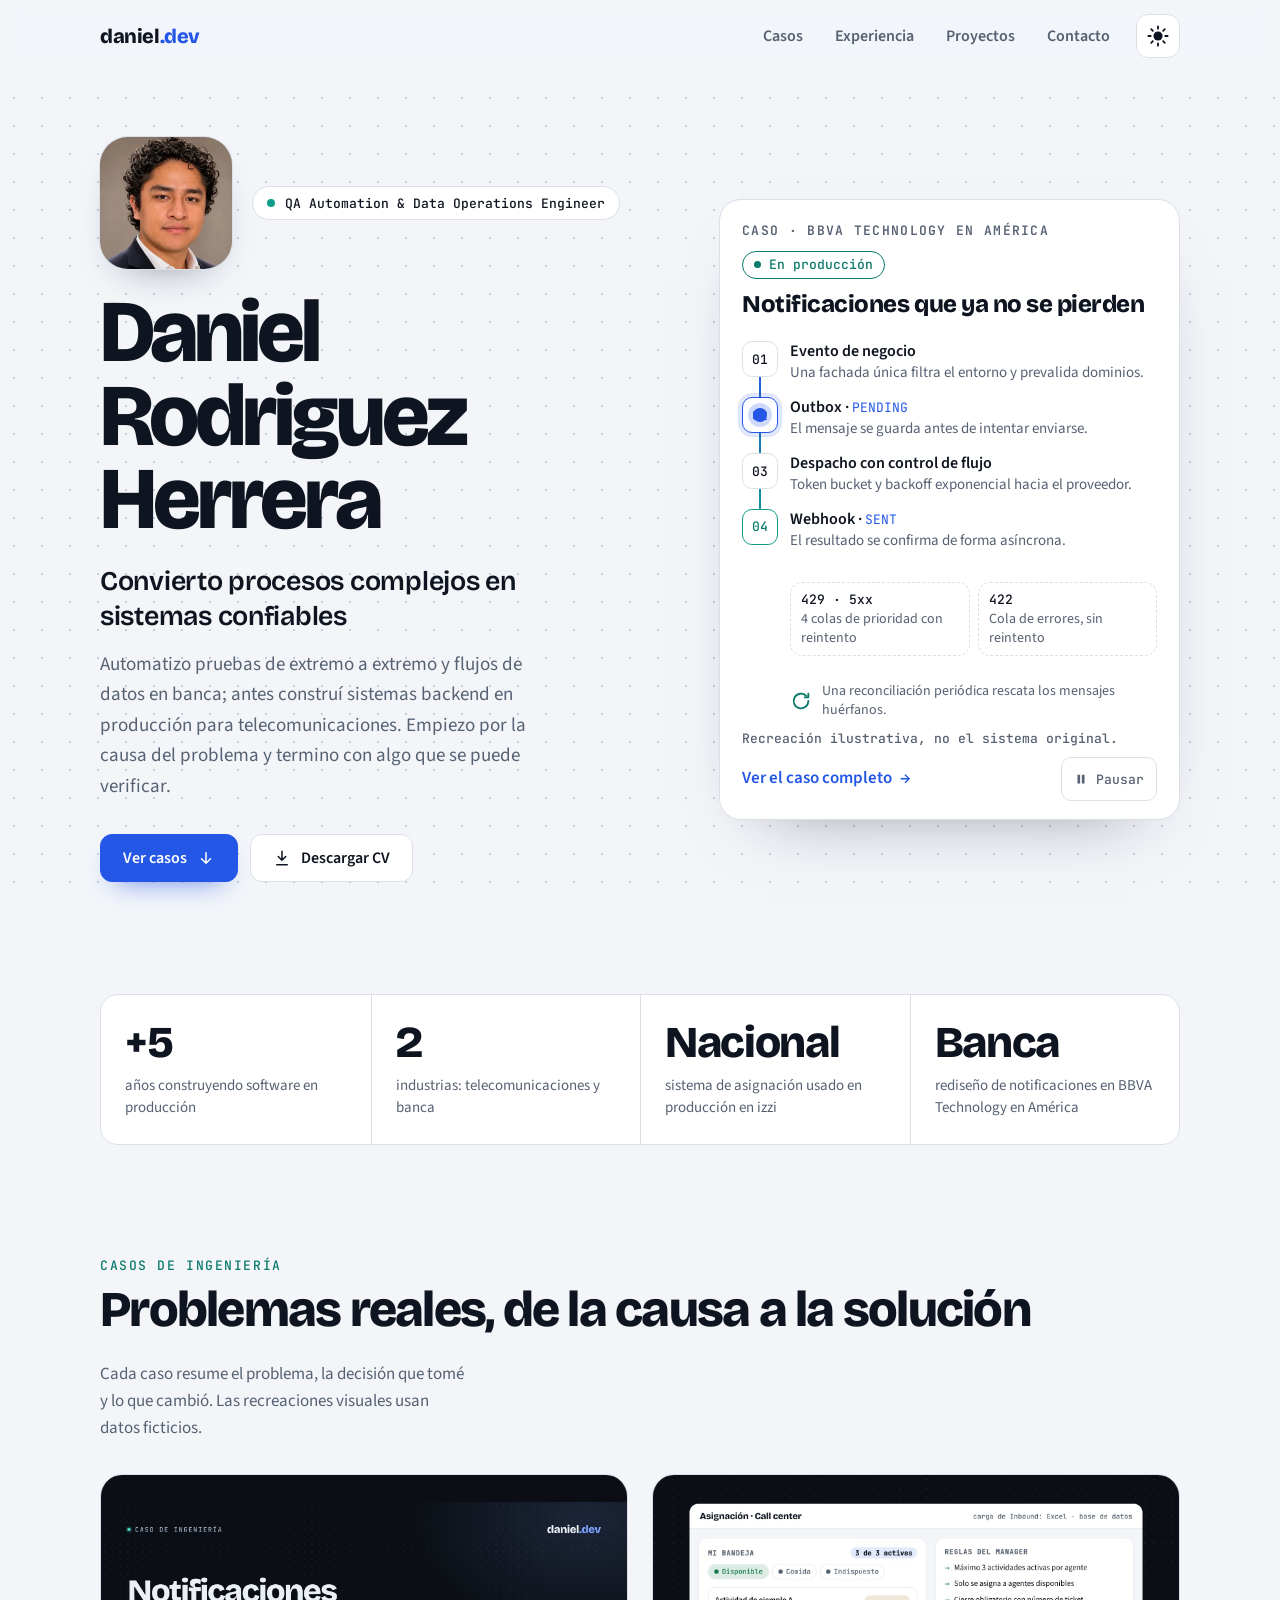
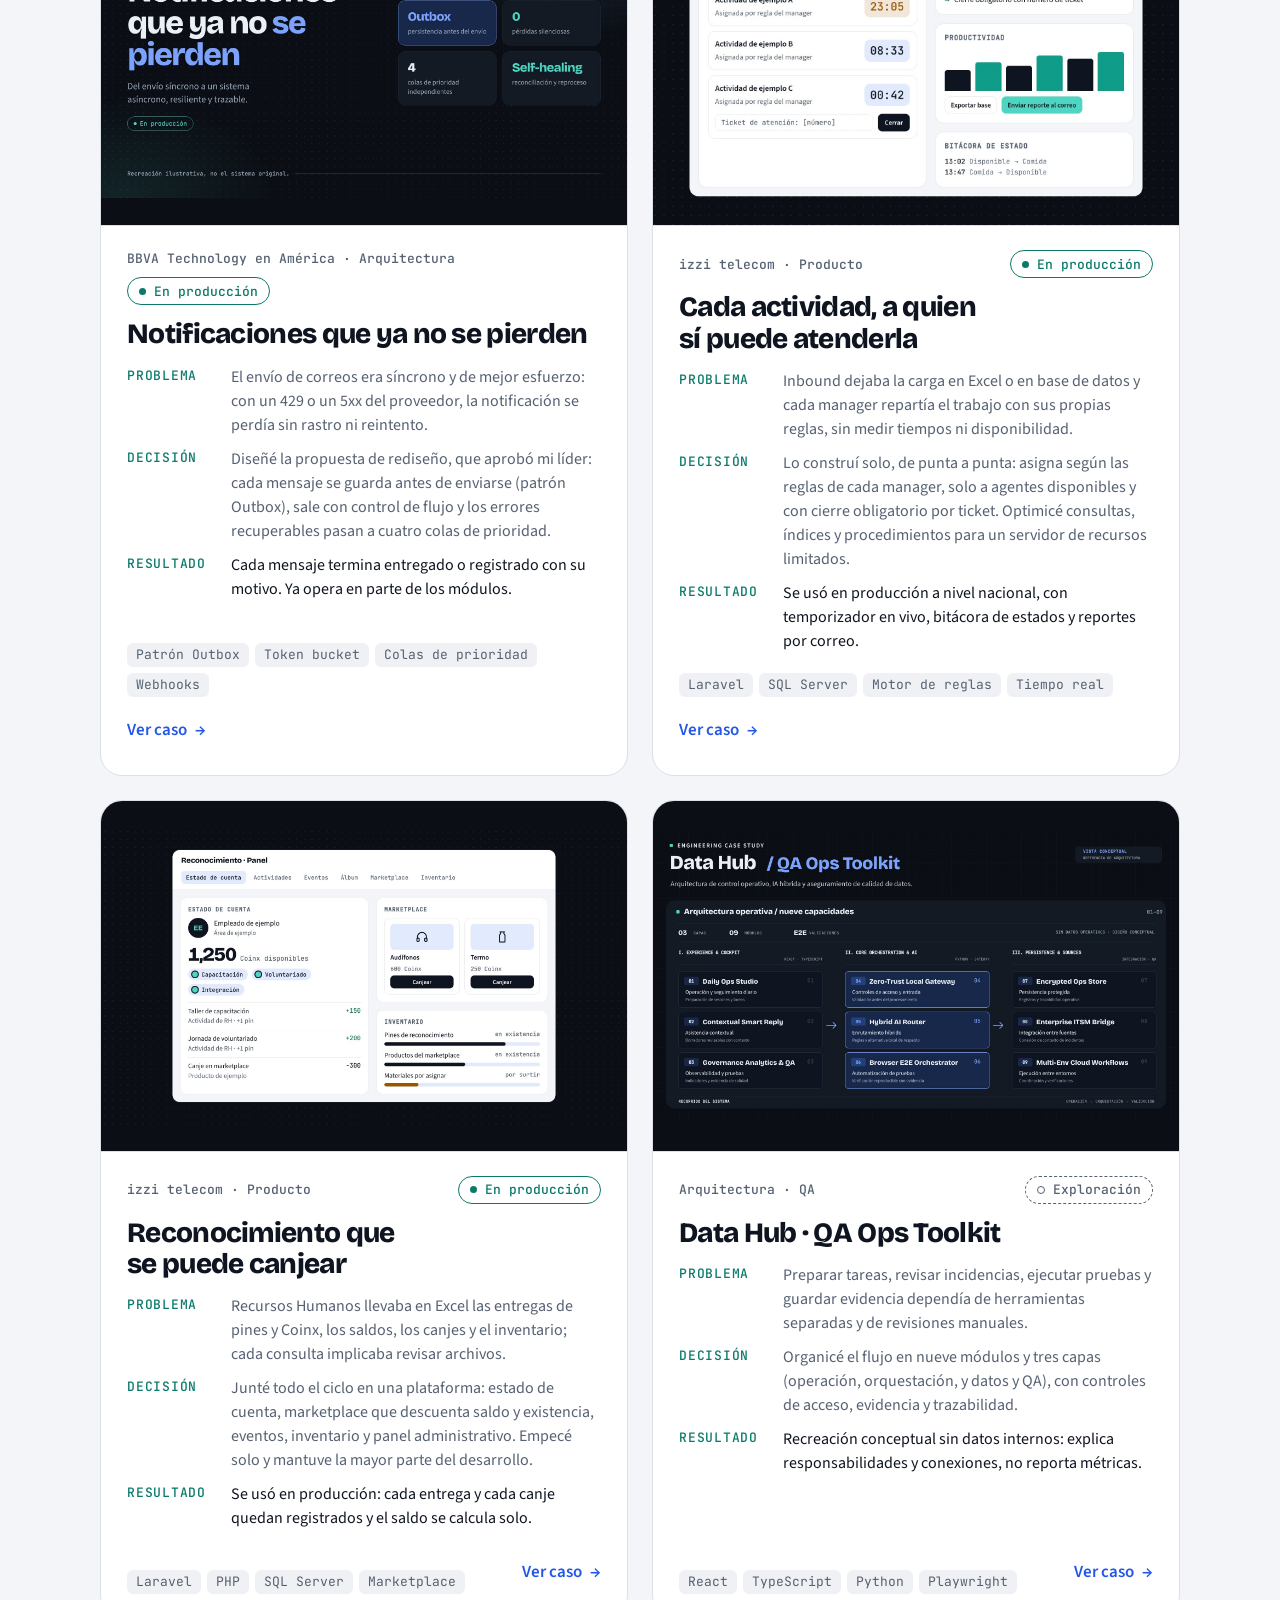
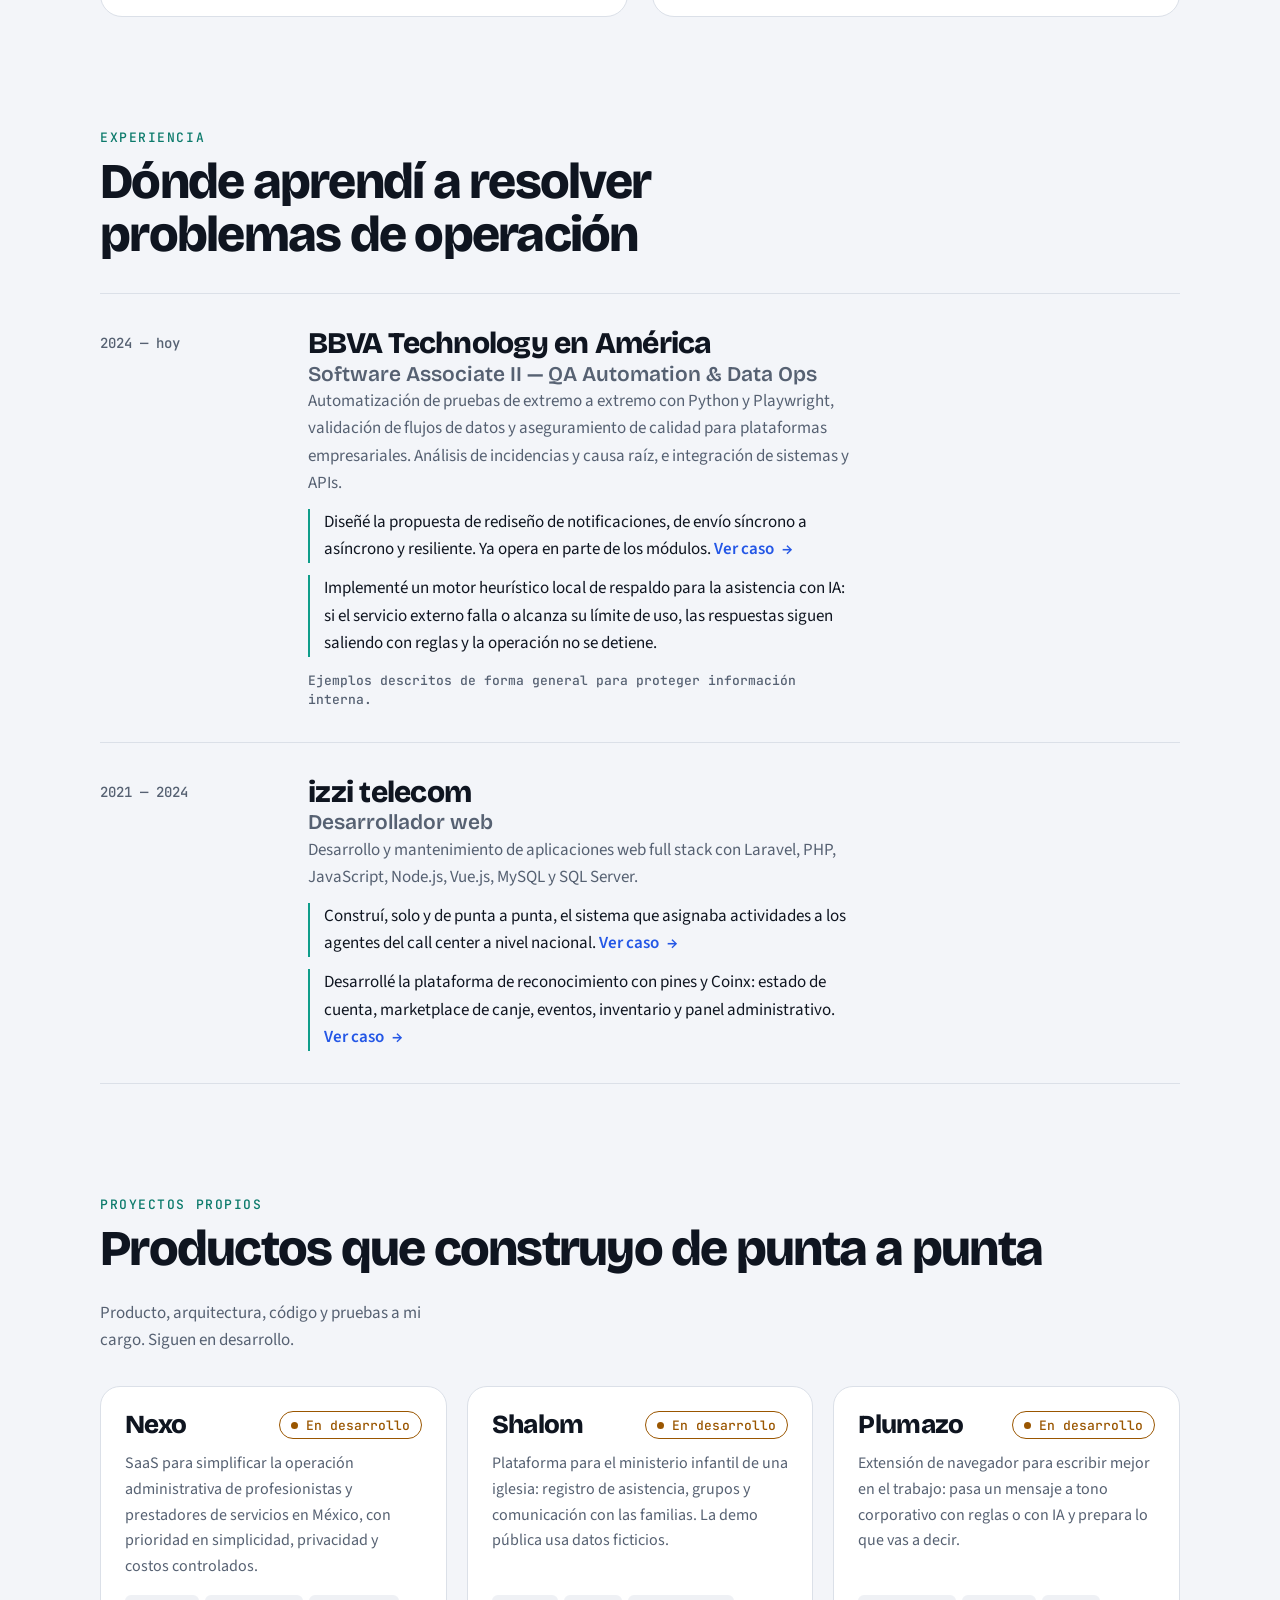
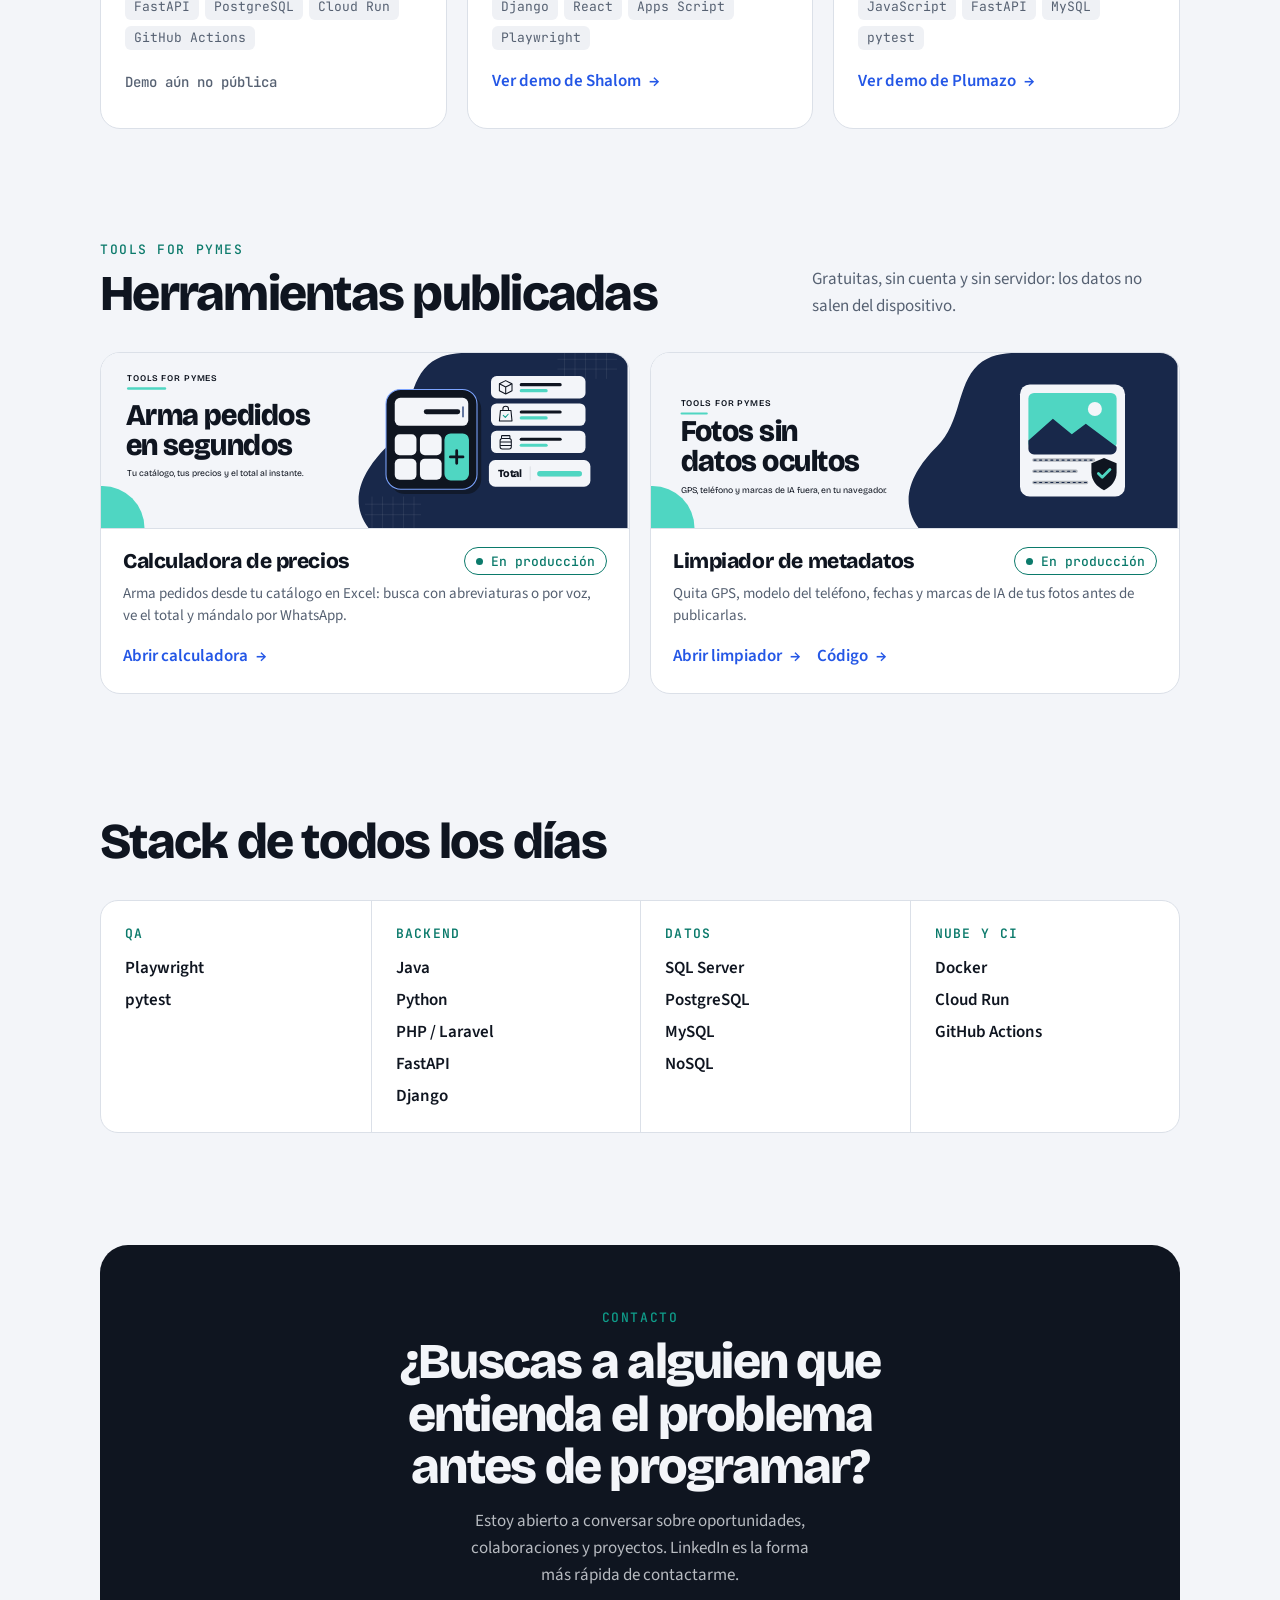
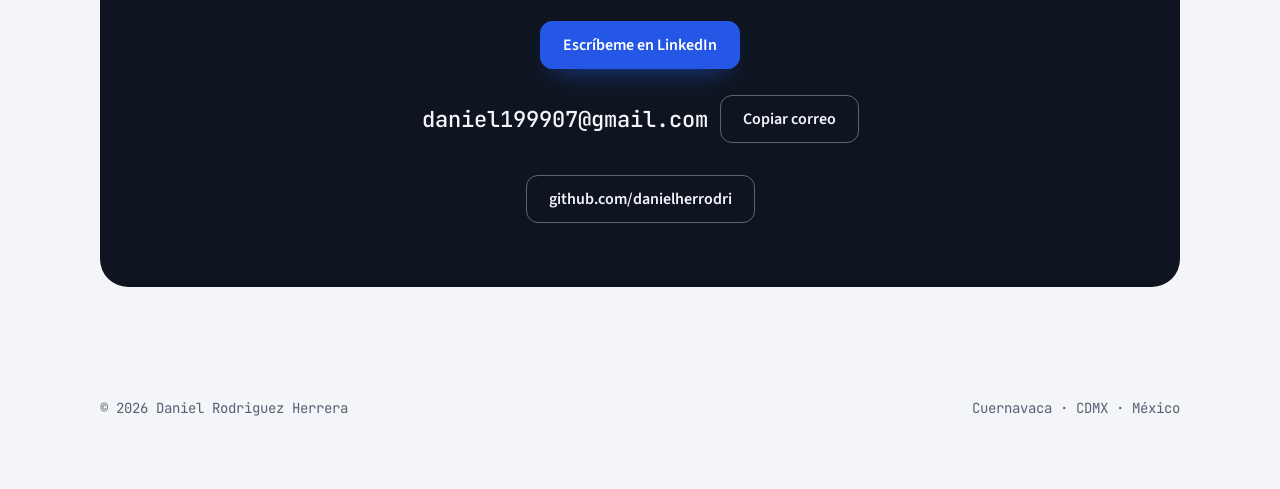
==== commit de8d8b5f: "Casos con el sistema de diseño Herrodri y nuevas piezas visuales - Bloque destacado y ventanas de re" ====
--- a/index.html
+++ b/index.html
@@ -182,7 +182,7 @@
 .cases{display:grid;grid-template-columns:repeat(2,minmax(0,1fr));gap:24px}
 .case{display:flex;flex-direction:column;background:var(--surface);border:1px solid var(--line);border-radius:22px;overflow:hidden;transition:border-color .25s,box-shadow .25s,transform .25s}
 .case:hover{border-color:var(--accent);box-shadow:0 30px 60px -44px var(--accent);transform:translateY(-3px)}
-.case-media{display:block;aspect-ratio:3/2;background:#f8f8f3;overflow:hidden;border-bottom:1px solid var(--line)}
+.case-media{display:block;aspect-ratio:3/2;background:#0b0f15;overflow:hidden;border-bottom:1px solid var(--line)}
 .case-media img{width:100%;height:100%;object-fit:cover;transition:transform .5s ease}
 .case:hover .case-media img{transform:scale(1.02)}
 .case-media.fit img{object-fit:contain}
@@ -221,7 +221,7 @@
 .tools{display:grid;grid-template-columns:repeat(2,minmax(0,1fr));gap:20px}
 .tool{display:flex;flex-direction:column;background:var(--surface);border:1px solid var(--line);border-radius:20px;overflow:hidden;transition:border-color .25s}
 .tool:hover{border-color:#5c9f7b}
-.tool-art{display:block;aspect-ratio:3/1;background:#f7f5ef;border-bottom:1px solid var(--line);overflow:hidden}
+.tool-art{display:block;aspect-ratio:3/1;background:#f3f5f9;border-bottom:1px solid var(--line);overflow:hidden}
 .tool-art svg{display:block;width:100%;height:100%}
 .tool-body{display:flex;flex-direction:column;gap:8px;padding:18px 22px 14px;flex:1}
 .tool h3{font:800 21px/1.15 var(--f-display);letter-spacing:-.02em;margin:0}
@@ -435,7 +435,7 @@
       </article>
 
       <article class="case">
-        <a class="case-media fit" href="caso-datahub/" tabindex="-1" aria-hidden="true"><img src="caso-datahub/portada.svg" width="1920" height="1080" loading="lazy" alt=""></a>
+        <a class="case-media fit" href="caso-datahub/" tabindex="-1" aria-hidden="true"><img src="caso-datahub/diagrama.jpg" width="1920" height="1080" loading="lazy" alt=""></a>
         <div class="case-body">
           <div class="case-meta"><span class="org">Arquitectura · QA</span><span class="state exp">Exploración</span></div>
           <h3>Data Hub · QA Ops Toolkit</h3>
@@ -516,18 +516,18 @@
       <article class="tool">
         <a class="tool-art" href="https://danielherrodri.github.io/calculadora-precios/" tabindex="-1" aria-hidden="true"><svg xmlns="http://www.w3.org/2000/svg" class="bn" viewBox="0 0 1500 500" aria-hidden="true" focusable="false" preserveAspectRatio="xMidYMid meet">
 <style>
-.bn text{font-family:"Bricolage Grotesque",Inter,system-ui,sans-serif;fill:#1d3a30}
+.bn text{font-family:"Bricolage Grotesque",Inter,system-ui,sans-serif;fill:#0f1520}
 .bn .k{font-size:25px;font-weight:600;letter-spacing:2.5px}
 .bn .h{font-size:86px;font-weight:800;letter-spacing:-1.5px}
 .bn .s{font-size:25px;font-weight:400}
 .bn .tt{font-size:31px;font-weight:800;letter-spacing:-.5px}
 </style>
-<rect width="1500" height="500" fill="#f7f5ef"/>
-<circle class="o bola" cx="0" cy="500" r="120" fill="#d5f88a"/>
+<rect width="1500" height="500" fill="#f3f5f9"/>
+<circle class="o bola" cx="0" cy="500" r="120" fill="#4fd6c2"/>
 
 <g class="o mancha">
-  <path d="M760 500C700 420 744 336 812 268C884 196 868 92 930 34C962 6 1000 0 1040 0H1500V500Z" fill="#1d4a36"/>
-  <g class="reja" stroke="#f7f5ef" stroke-opacity=".14" stroke-width="1.5">
+  <path d="M760 500C700 420 744 336 812 268C884 196 868 92 930 34C962 6 1000 0 1040 0H1500V500Z" fill="#18284a"/>
+  <g class="reja" stroke="#f3f5f9" stroke-opacity=".14" stroke-width="1.5">
     <path d="M1320 0v74M1350 0v74M1380 0v74M1410 0v74M1440 0v74M1300 18h170M1300 46h170"/>
     <path d="M770 410v90M800 410v90M830 410v90M860 410v90M890 410v90M750 432h160M750 462h160"/>
   </g>
@@ -535,7 +535,7 @@
 
 <g>
   <text class="k o sube" x="70" y="80">TOOLS FOR PYMES</text>
-  <rect class="o raya" x="70" y="98" width="112" height="7" rx="3.5" fill="#d5f88a"/>
+  <rect class="o raya" x="70" y="98" width="112" height="7" rx="3.5" fill="#4fd6c2"/>
   <text class="h o sube" x="66" y="205">Arma pedidos</text>
   <text class="h o sube" x="66" y="292">en segundos</text>
   <text class="s o sube" x="70" y="350">Tu catálogo, tus precios y el total al instante.</text>
@@ -543,47 +543,47 @@
 
 <g transform="translate(40 0)">
   <g class="o calc">
-    <rect x="782" y="118" width="260" height="285" rx="42" fill="#13281f" opacity=".55"/>
-    <rect x="770" y="104" width="260" height="285" rx="42" fill="#1d3a30" stroke="#5c9f7b" stroke-width="3"/>
-    <rect x="795" y="128" width="210" height="80" rx="16" fill="#f7f5ef"/>
-    <rect class="o cifra" x="878" y="161" width="104" height="14" rx="7" fill="#1d3a30"/>
-    <rect class="cursor" x="988" y="152" width="4" height="32" rx="2" fill="#4a7633"/>
-    <rect class="o tecla" style="--i:0" x="795" y="232" width="62" height="60" rx="14" fill="#f7f5ef"/>
-    <rect class="o tecla" style="--i:1" x="867" y="232" width="62" height="60" rx="14" fill="#f7f5ef"/>
-    <rect class="o tecla" style="--i:2" x="795" y="302" width="62" height="60" rx="14" fill="#f7f5ef"/>
-    <rect class="o tecla" style="--i:3" x="867" y="302" width="62" height="60" rx="14" fill="#f7f5ef"/>
-    <rect class="o aro" x="939" y="232" width="66" height="130" rx="16" fill="none" stroke="#d5f88a" stroke-width="4"/>
+    <rect x="782" y="118" width="260" height="285" rx="42" fill="#0b0f15" opacity=".55"/>
+    <rect x="770" y="104" width="260" height="285" rx="42" fill="#0f1520" stroke="#7ca4ff" stroke-width="3"/>
+    <rect x="795" y="128" width="210" height="80" rx="16" fill="#f3f5f9"/>
+    <rect class="o cifra" x="878" y="161" width="104" height="14" rx="7" fill="#0f1520"/>
+    <rect class="cursor" x="988" y="152" width="4" height="32" rx="2" fill="#24407a"/>
+    <rect class="o tecla" style="--i:0" x="795" y="232" width="62" height="60" rx="14" fill="#f3f5f9"/>
+    <rect class="o tecla" style="--i:1" x="867" y="232" width="62" height="60" rx="14" fill="#f3f5f9"/>
+    <rect class="o tecla" style="--i:2" x="795" y="302" width="62" height="60" rx="14" fill="#f3f5f9"/>
+    <rect class="o tecla" style="--i:3" x="867" y="302" width="62" height="60" rx="14" fill="#f3f5f9"/>
+    <rect class="o aro" x="939" y="232" width="66" height="130" rx="16" fill="none" stroke="#4fd6c2" stroke-width="4"/>
     <g class="o mas">
-      <rect x="939" y="232" width="66" height="130" rx="16" fill="#d5f88a"/>
-      <path d="M972 279v36M954 297h36" stroke="#1d3a30" stroke-width="8" stroke-linecap="round"/>
+      <rect x="939" y="232" width="66" height="130" rx="16" fill="#4fd6c2"/>
+      <path d="M972 279v36M954 297h36" stroke="#0f1520" stroke-width="8" stroke-linecap="round"/>
     </g>
   </g>
 
   <g class="o fila" style="--i:0">
-    <rect x="1070" y="66" width="270" height="64" rx="16" fill="#f7f5ef"/>
-    <g fill="none" stroke="#1d3a30" stroke-width="3" stroke-linejoin="round"><path d="M1094 88l18-9 18 9v20l-18 9-18-9z"/><path d="M1094 88l18 9 18-9M1112 97v20"/></g>
-    <rect class="o b1" x="1152" y="86" width="120" height="9" rx="4.5" fill="#1d3a30"/>
-    <rect class="o b2" x="1152" y="103" width="80" height="9" rx="4.5" fill="#d5f88a"/>
+    <rect x="1070" y="66" width="270" height="64" rx="16" fill="#f3f5f9"/>
+    <g fill="none" stroke="#0f1520" stroke-width="3" stroke-linejoin="round"><path d="M1094 88l18-9 18 9v20l-18 9-18-9z"/><path d="M1094 88l18 9 18-9M1112 97v20"/></g>
+    <rect class="o b1" x="1152" y="86" width="120" height="9" rx="4.5" fill="#0f1520"/>
+    <rect class="o b2" x="1152" y="103" width="80" height="9" rx="4.5" fill="#4fd6c2"/>
   </g>
   <g class="o fila" style="--i:1">
-    <rect x="1070" y="144" width="270" height="64" rx="16" fill="#f7f5ef"/>
-    <g fill="none" stroke="#1d3a30" stroke-width="3" stroke-linejoin="round" stroke-linecap="round"><path d="M1097 164h30l3 30h-36z"/><path d="M1104 164v-4a8 8 0 0 1 16 0v4"/><path d="M1105 178l6 6 8-9" stroke="#7fb24a"/></g>
-    <rect class="o b1" x="1152" y="164" width="120" height="9" rx="4.5" fill="#1d3a30"/>
-    <rect class="o b2" x="1152" y="181" width="80" height="9" rx="4.5" fill="#d5f88a"/>
+    <rect x="1070" y="144" width="270" height="64" rx="16" fill="#f3f5f9"/>
+    <g fill="none" stroke="#0f1520" stroke-width="3" stroke-linejoin="round" stroke-linecap="round"><path d="M1097 164h30l3 30h-36z"/><path d="M1104 164v-4a8 8 0 0 1 16 0v4"/><path d="M1105 178l6 6 8-9" stroke="#0f9d8a"/></g>
+    <rect class="o b1" x="1152" y="164" width="120" height="9" rx="4.5" fill="#0f1520"/>
+    <rect class="o b2" x="1152" y="181" width="80" height="9" rx="4.5" fill="#4fd6c2"/>
   </g>
   <g class="o fila" style="--i:2">
-    <rect x="1070" y="222" width="270" height="64" rx="16" fill="#f7f5ef"/>
-    <g fill="none" stroke="#1d3a30" stroke-width="3" stroke-linejoin="round"><rect x="1100" y="236" width="24" height="8" rx="2"/><rect x="1096" y="244" width="32" height="30" rx="6"/><path d="M1096 254h32M1096 264h32"/></g>
-    <rect class="o b1" x="1152" y="242" width="120" height="9" rx="4.5" fill="#1d3a30"/>
-    <rect class="o b2" x="1152" y="259" width="80" height="9" rx="4.5" fill="#d5f88a"/>
+    <rect x="1070" y="222" width="270" height="64" rx="16" fill="#f3f5f9"/>
+    <g fill="none" stroke="#0f1520" stroke-width="3" stroke-linejoin="round"><rect x="1100" y="236" width="24" height="8" rx="2"/><rect x="1096" y="244" width="32" height="30" rx="6"/><path d="M1096 254h32M1096 264h32"/></g>
+    <rect class="o b1" x="1152" y="242" width="120" height="9" rx="4.5" fill="#0f1520"/>
+    <rect class="o b2" x="1152" y="259" width="80" height="9" rx="4.5" fill="#4fd6c2"/>
   </g>
 
   <g class="o total">
-    <rect x="1064" y="306" width="290" height="76" rx="18" fill="#f7f5ef"/>
+    <rect x="1064" y="306" width="290" height="76" rx="18" fill="#f3f5f9"/>
     <text class="tt" x="1090" y="355">Total</text>
-    <path d="M1182 324v40" stroke="#1d3a30" stroke-opacity=".15" stroke-width="2"/>
-    <rect x="1202" y="337" width="128" height="16" rx="8" fill="#1d3a30" opacity=".07"/>
-    <rect class="o llena" x="1202" y="337" width="128" height="16" rx="8" fill="#d5f88a"/>
+    <path d="M1182 324v40" stroke="#0f1520" stroke-opacity=".15" stroke-width="2"/>
+    <rect x="1202" y="337" width="128" height="16" rx="8" fill="#0f1520" opacity=".07"/>
+    <rect class="o llena" x="1202" y="337" width="128" height="16" rx="8" fill="#4fd6c2"/>
     <rect class="o brilla" x="1204" y="339" width="18" height="12" rx="6" fill="#fff" opacity="0"/>
   </g>
 </g>
@@ -596,20 +596,20 @@
       </article>
       <article class="tool">
         <a class="tool-art" href="https://danielherrodri.github.io/limpiador-metadatos/" tabindex="-1" aria-hidden="true"><svg xmlns="http://www.w3.org/2000/svg" class="bn" viewBox="0 0 1500 500" aria-hidden="true" focusable="false" preserveAspectRatio="xMidYMid meet">
-<rect width="1500" height="500" fill="#f7f5ef"/>
-<circle cx="0" cy="500" r="120" fill="#d5f88a"/>
-<path d="M760 500C700 420 744 336 812 268C884 196 868 92 930 34C962 6 1000 0 1040 0H1500V500Z" fill="#1d4a36"/>
+<rect width="1500" height="500" fill="#f3f5f9"/>
+<circle cx="0" cy="500" r="120" fill="#4fd6c2"/>
+<path d="M760 500C700 420 744 336 812 268C884 196 868 92 930 34C962 6 1000 0 1040 0H1500V500Z" fill="#18284a"/>
 <g transform="translate(1050 90)">
-  <rect x="0" y="0" width="300" height="320" rx="28" fill="#f7f5ef"/>
-  <rect x="24" y="24" width="252" height="160" rx="16" fill="#d5f88a"/>
-  <path d="M24 160l70-62 54 44 40-30 88 66v6a16 16 0 0 1-16 16H40a16 16 0 0 1-16-16z" fill="#1d4a36"/>
-  <circle cx="214" cy="70" r="20" fill="#f7f5ef"/>
-  <g stroke="#1d3a30" stroke-width="10" stroke-linecap="round" opacity=".28"><path d="M40 216h170M40 248h120M40 280h150"/></g>
-  <path d="M40 216h170M40 248h120M40 280h150" stroke="#1d4a36" stroke-width="3" stroke-linecap="round" stroke-dasharray="6 10"/>
-  <g transform="translate(200 210)"><path d="M40 0l36 15v26c0 23-15 42-36 51C19 83 4 64 4 41V15z" fill="#1d3a30"/><path d="M24 44l11 11 22-22" fill="none" stroke="#d5f88a" stroke-width="8" stroke-linecap="round" stroke-linejoin="round"/></g>
+  <rect x="0" y="0" width="300" height="320" rx="28" fill="#f3f5f9"/>
+  <rect x="24" y="24" width="252" height="160" rx="16" fill="#4fd6c2"/>
+  <path d="M24 160l70-62 54 44 40-30 88 66v6a16 16 0 0 1-16 16H40a16 16 0 0 1-16-16z" fill="#18284a"/>
+  <circle cx="214" cy="70" r="20" fill="#f3f5f9"/>
+  <g stroke="#0f1520" stroke-width="10" stroke-linecap="round" opacity=".28"><path d="M40 216h170M40 248h120M40 280h150"/></g>
+  <path d="M40 216h170M40 248h120M40 280h150" stroke="#18284a" stroke-width="3" stroke-linecap="round" stroke-dasharray="6 10"/>
+  <g transform="translate(200 210)"><path d="M40 0l36 15v26c0 23-15 42-36 51C19 83 4 64 4 41V15z" fill="#0f1520"/><path d="M24 44l11 11 22-22" fill="none" stroke="#4fd6c2" stroke-width="8" stroke-linecap="round" stroke-linejoin="round"/></g>
 </g>
 <text class="k" x="80" y="150">TOOLS FOR PYMES</text>
-<rect x="80" y="170" width="78" height="6" rx="3" fill="#d5f88a"/>
+<rect x="80" y="170" width="78" height="6" rx="3" fill="#4fd6c2"/>
 <text class="h" x="80" y="250">Fotos sin</text>
 <text class="h" x="80" y="336">datos ocultos</text>
 <text class="s" x="80" y="400">GPS, teléfono y marcas de IA fuera, en tu navegador.</text>
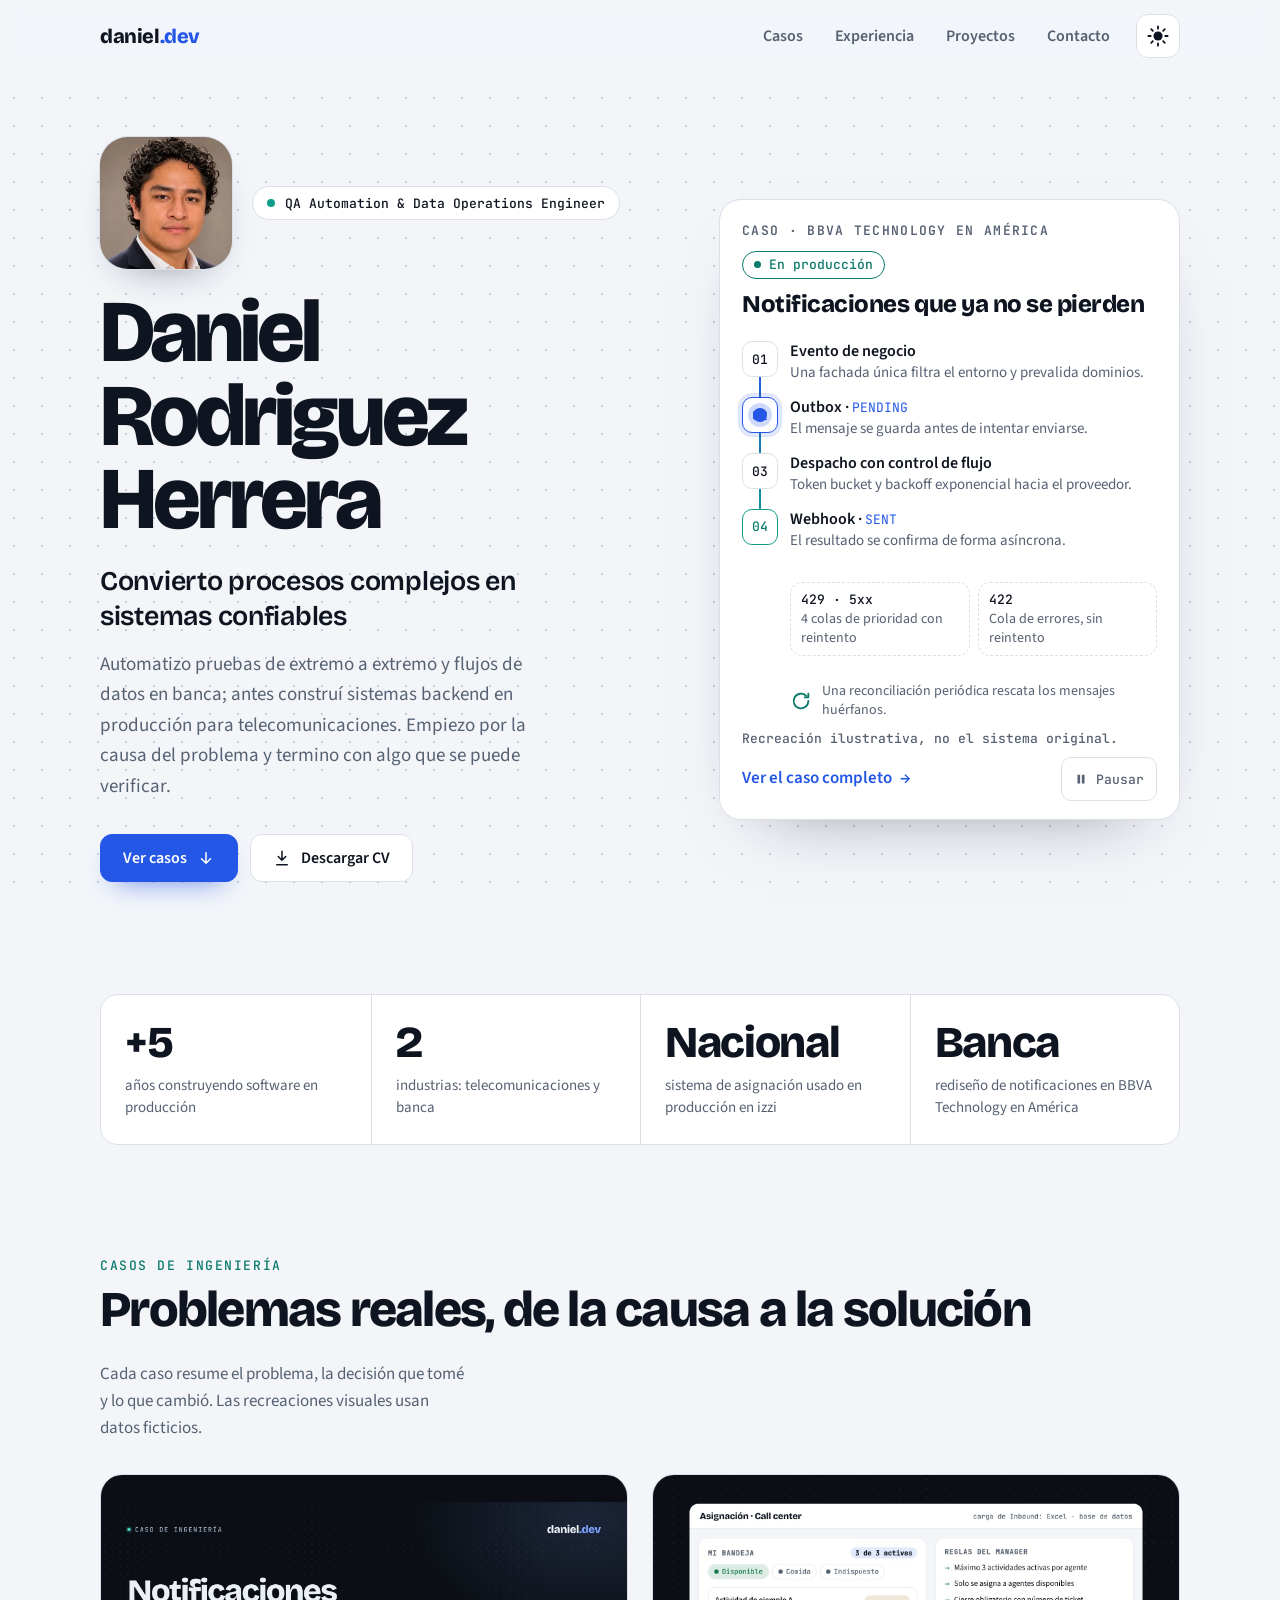
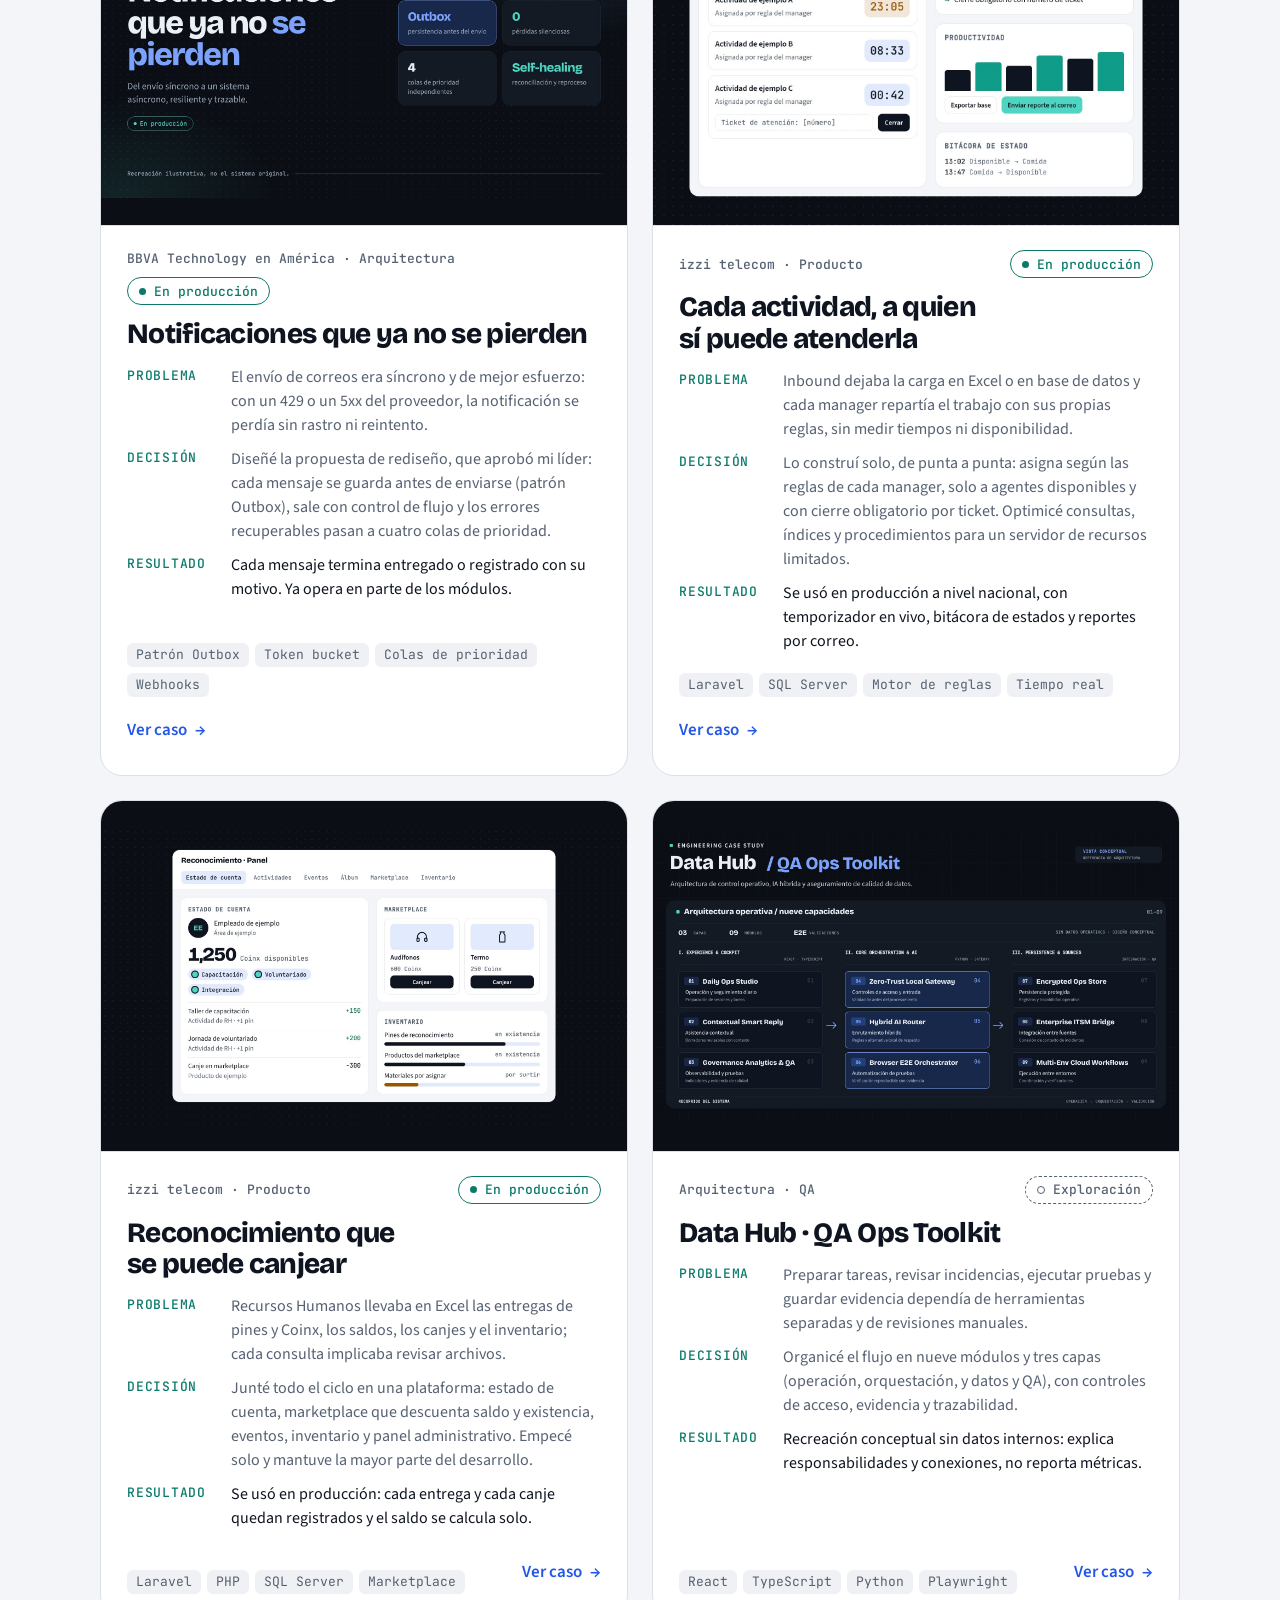
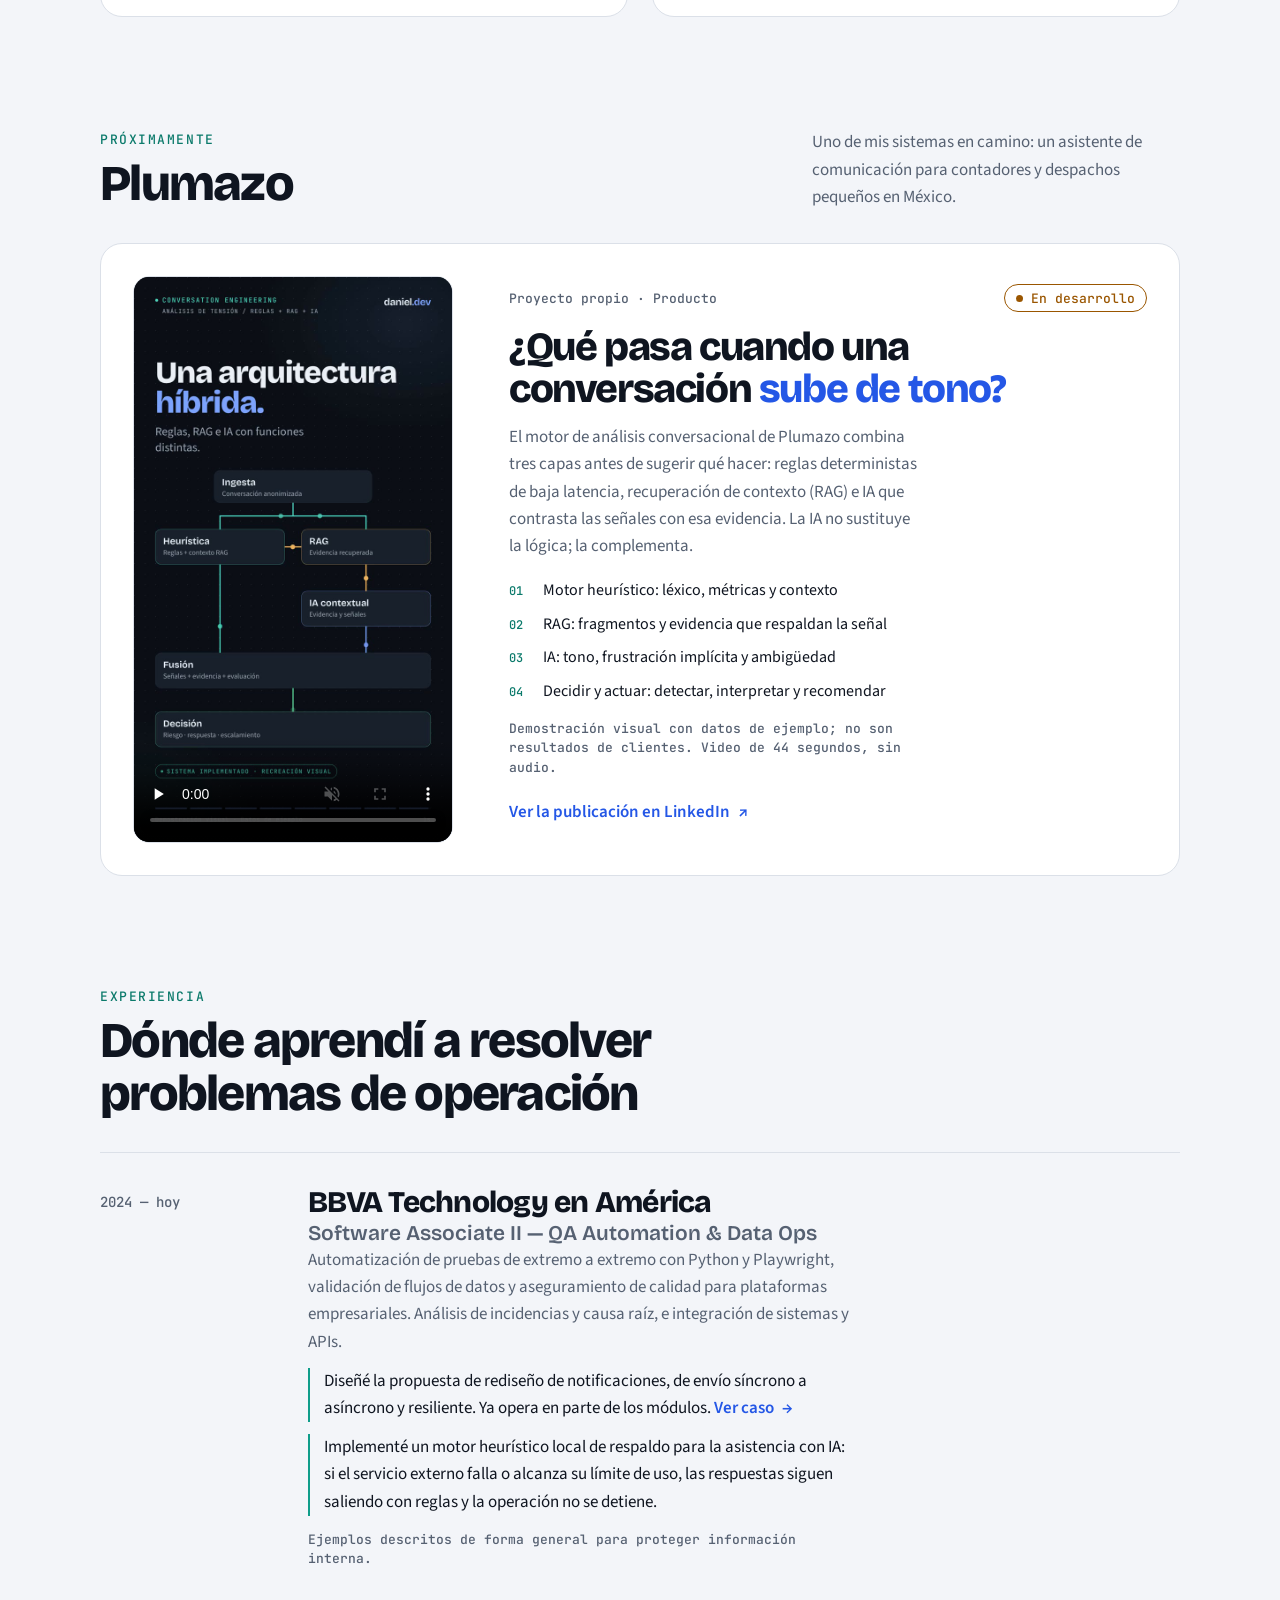
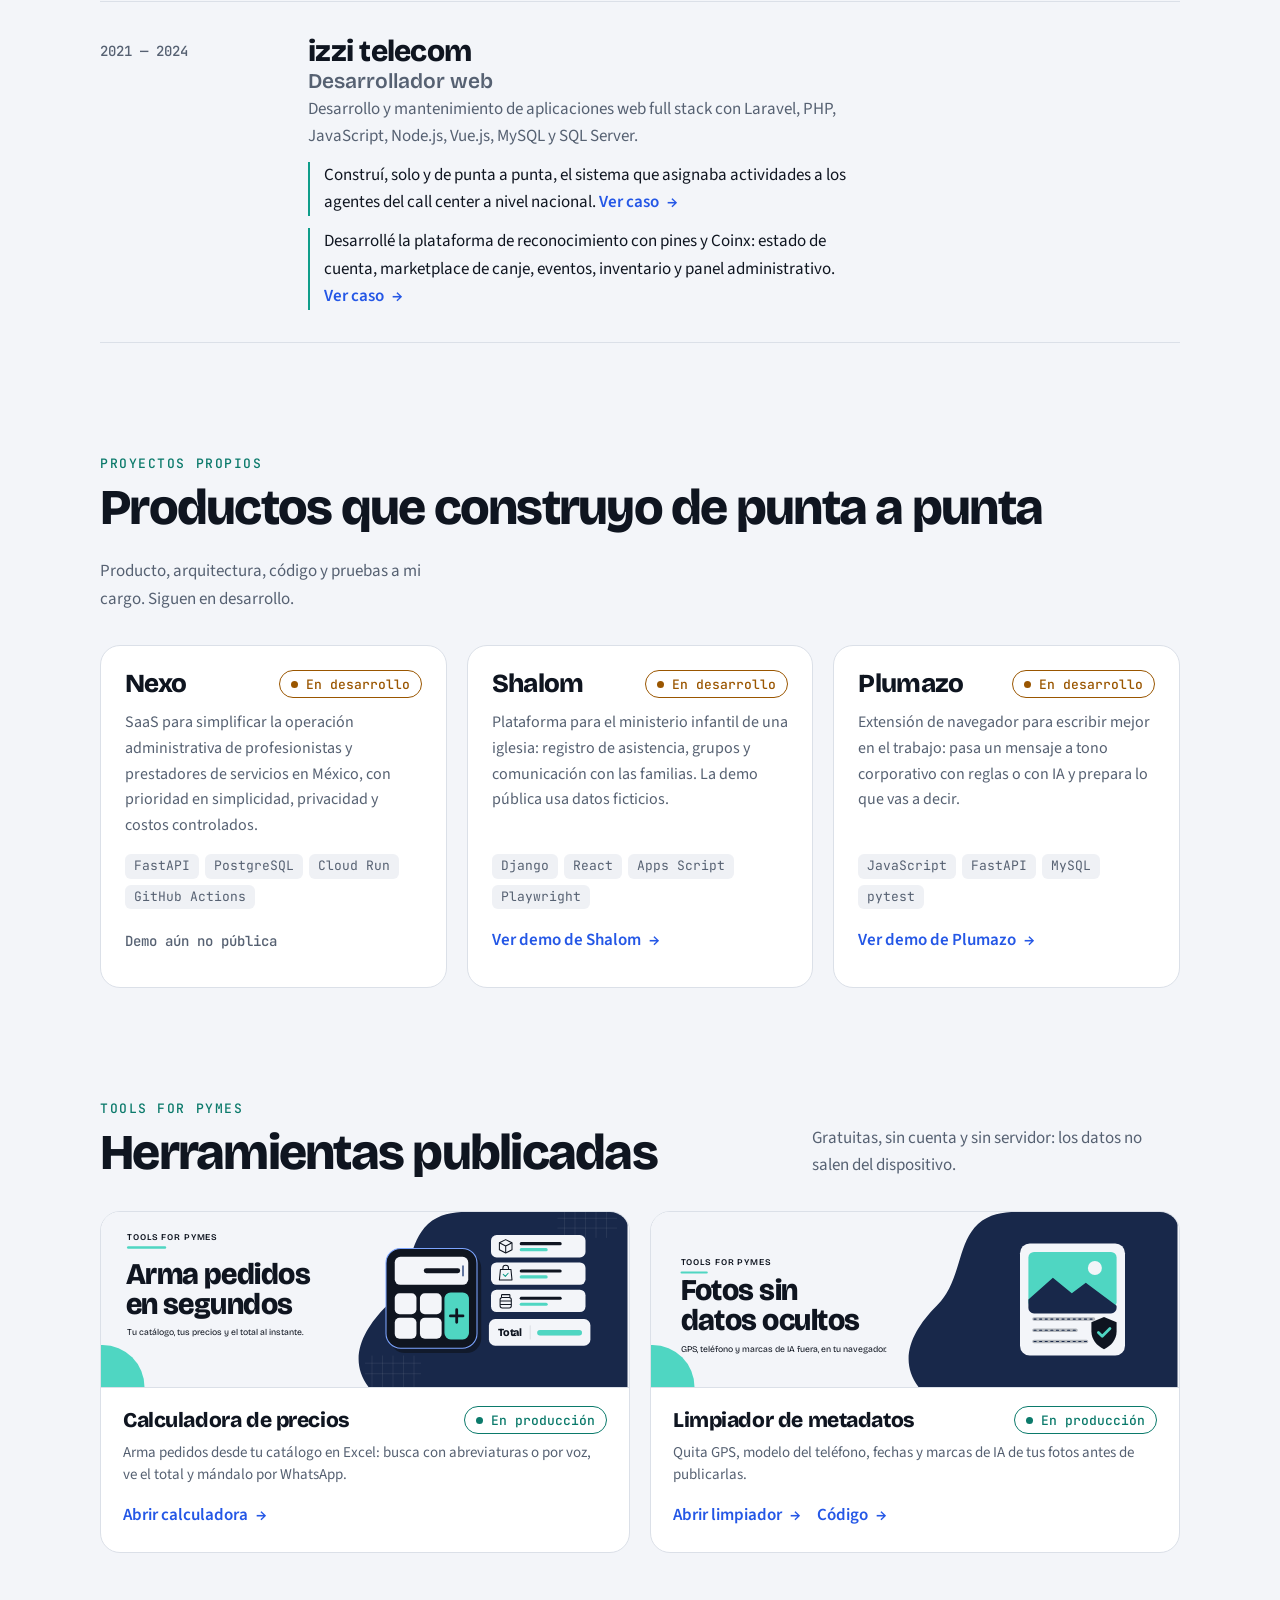
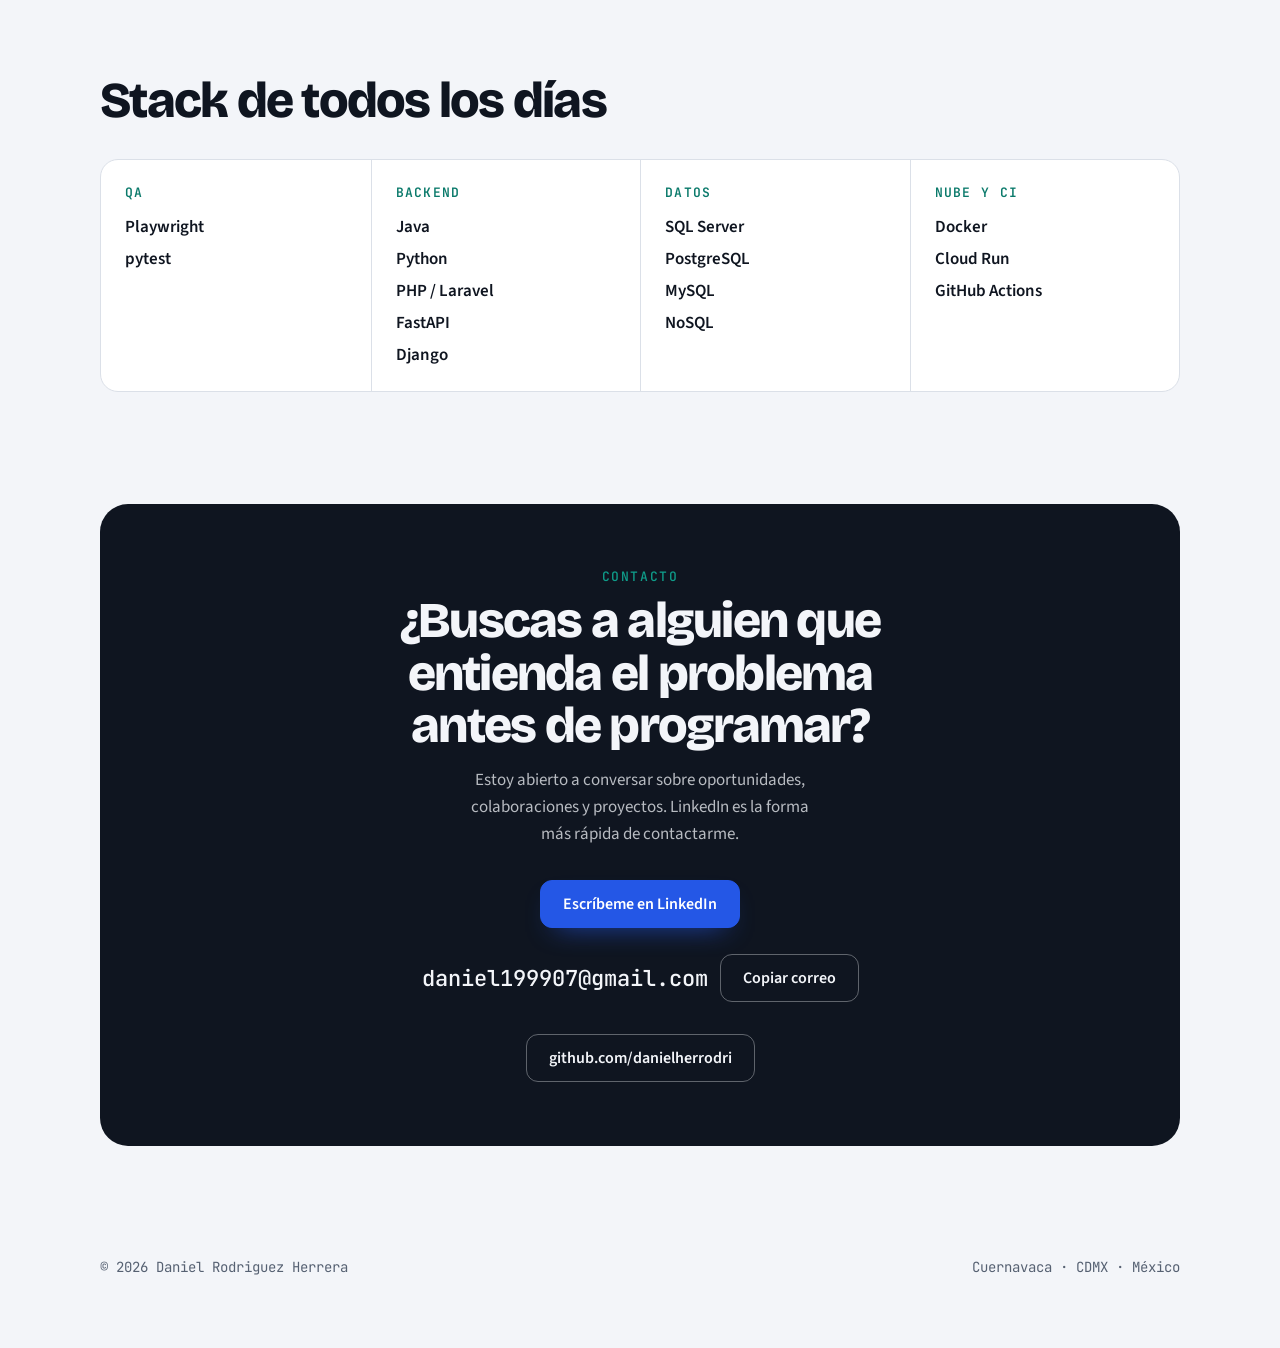
==== commit 714429d6: "Página principal: bloque «Próximamente: Plumazo» con el video del motor conversacional Co-Authored-B" ====
--- a/index.html
+++ b/index.html
@@ -182,6 +182,19 @@
 .cases{display:grid;grid-template-columns:repeat(2,minmax(0,1fr));gap:24px}
 .case{display:flex;flex-direction:column;background:var(--surface);border:1px solid var(--line);border-radius:22px;overflow:hidden;transition:border-color .25s,box-shadow .25s,transform .25s}
 .case:hover{border-color:var(--accent);box-shadow:0 30px 60px -44px var(--accent);transform:translateY(-3px)}
+/* Próximamente: Plumazo */
+.soon{display:grid;grid-template-columns:minmax(0,320px) minmax(0,1fr);gap:clamp(24px,5vw,56px);align-items:center;background:var(--surface);border:1px solid var(--line);border-radius:22px;padding:clamp(18px,3vw,32px)}
+.soon-media{border-radius:16px;overflow:hidden;border:1px solid var(--line);background:#0b0f15}
+.soon-media video{display:block;width:100%;height:auto;aspect-ratio:9/16;background:#0b0f15}
+.soon-body{display:flex;flex-direction:column;gap:14px;min-width:0}
+.soon-body h3{font:800 clamp(28px,3.6vw,40px)/1.05 var(--f-display);letter-spacing:-.035em;margin:0}
+.soon-body h3 em{font-style:normal;color:var(--accent)}
+.soon-body p{margin:0;color:var(--muted);max-width:52ch}
+.soon-steps{list-style:none;margin:4px 0 0;padding:0;display:grid;gap:8px}
+.soon-steps li{display:flex;gap:12px;align-items:baseline;font-size:16px}
+.soon-steps b{font:500 12px var(--f-mono);color:var(--accent-2-text);min-width:22px}
+.soon-note{font:500 13px/1.5 var(--f-mono);color:var(--muted)}
+@media (max-width:760px){.soon{grid-template-columns:1fr}.soon-media{max-width:320px;width:100%;margin:0 auto}}
 .case-media{display:block;aspect-ratio:3/2;background:#0b0f15;overflow:hidden;border-bottom:1px solid var(--line)}
 .case-media img{width:100%;height:100%;object-fit:cover;transition:transform .5s ease}
 .case:hover .case-media img{transform:scale(1.02)}
@@ -453,6 +466,33 @@
     </div>
   </section>
 
+  <section id="plumazo" aria-labelledby="plumazo-t">
+    <div class="sec-head">
+      <div><p class="eyebrow">Próximamente</p><h2 id="plumazo-t">Plumazo</h2></div>
+      <p class="intro">Uno de mis sistemas en camino: un asistente de comunicación para contadores y despachos pequeños en México.</p>
+    </div>
+    <div class="soon">
+      <div class="soon-media">
+        <video controls muted playsinline loop preload="none" poster="plumazo/poster-motor.jpg" width="720" height="1280" aria-describedby="plumazo-desc">
+          <source src="plumazo/motor-conversacional.mp4" type="video/mp4">
+        </video>
+      </div>
+      <div class="soon-body">
+        <div class="case-meta"><span class="org">Proyecto propio · Producto</span><span class="state dev">En desarrollo</span></div>
+        <h3>¿Qué pasa cuando una conversación <em>sube de tono?</em></h3>
+        <p id="plumazo-desc">El motor de análisis conversacional de Plumazo combina tres capas antes de sugerir qué hacer: reglas deterministas de baja latencia, recuperación de contexto (RAG) e IA que contrasta las señales con esa evidencia. La IA no sustituye la lógica; la complementa.</p>
+        <ol class="soon-steps" aria-label="Capas del motor">
+          <li><b>01</b>Motor heurístico: léxico, métricas y contexto</li>
+          <li><b>02</b>RAG: fragmentos y evidencia que respaldan la señal</li>
+          <li><b>03</b>IA: tono, frustración implícita y ambigüedad</li>
+          <li><b>04</b>Decidir y actuar: detectar, interpretar y recomendar</li>
+        </ol>
+        <p class="soon-note">Demostración visual con datos de ejemplo; no son resultados de clientes. Video de 44 segundos, sin audio.</p>
+        <a class="more" href="https://www.linkedin.com/posts/daniel-rodriguez-herrera_softwareengineering-artificialintelligence-activity-7528494892810014721-FCMo">Ver la publicación en LinkedIn <span class="arr" aria-hidden="true">↗</span></a>
+      </div>
+    </div>
+  </section>
+
   <section id="experiencia" aria-labelledby="xp-t">
     <div class="sec-head"><div><p class="eyebrow">Experiencia</p><h2 id="xp-t">Dónde aprendí a resolver problemas de operación</h2></div></div>
     <div class="xp">
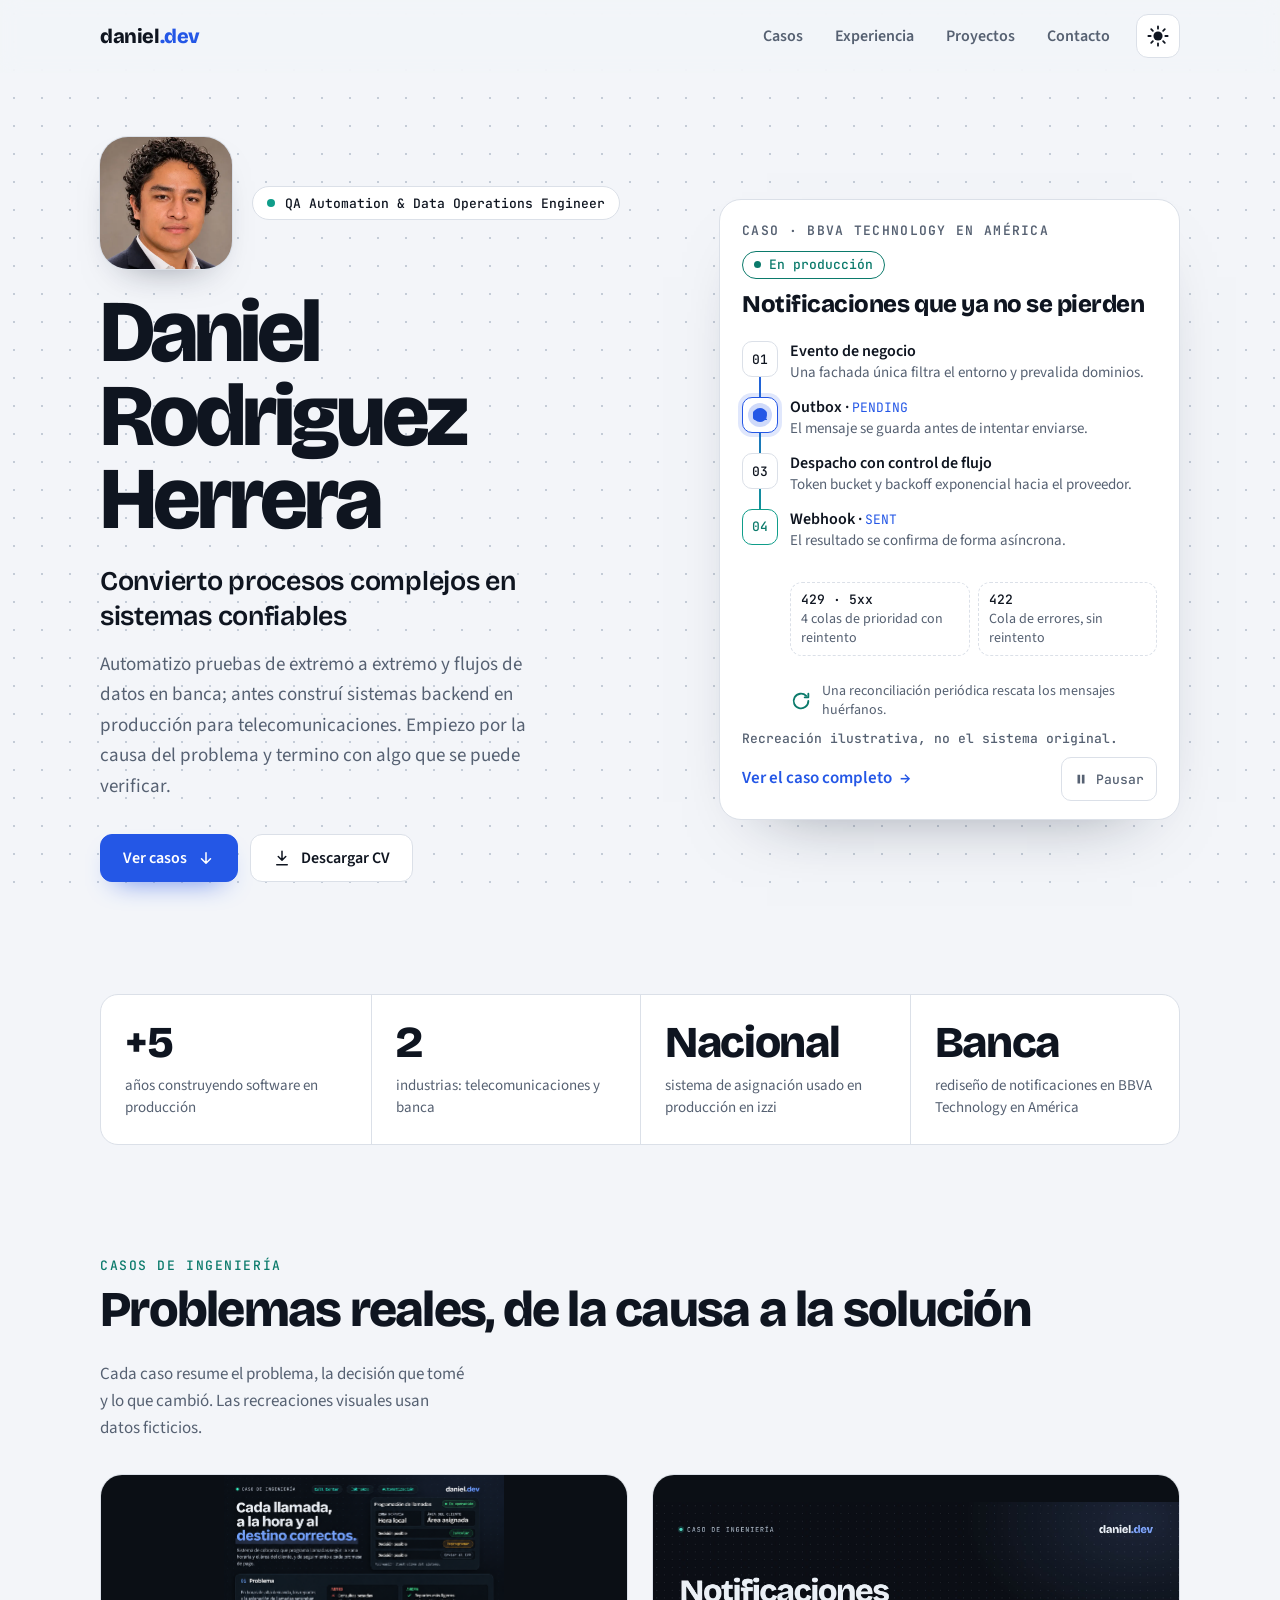
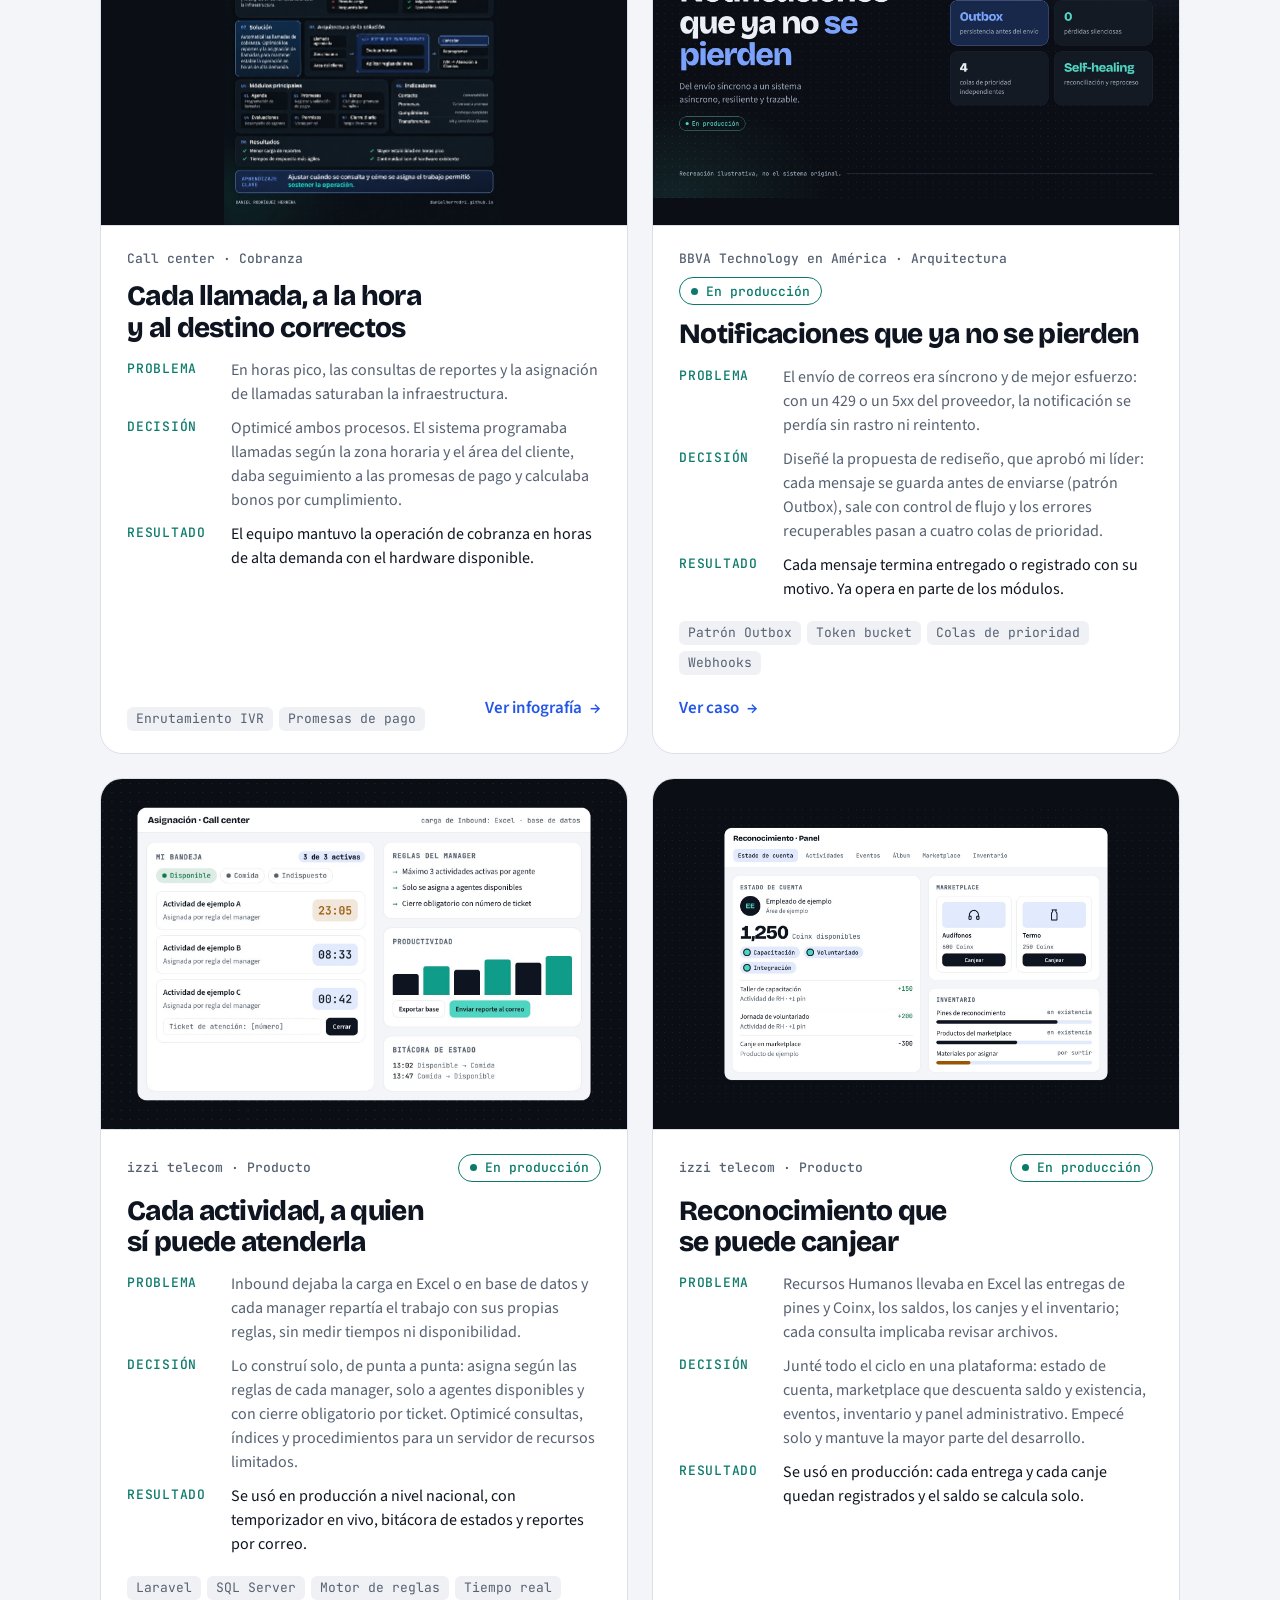
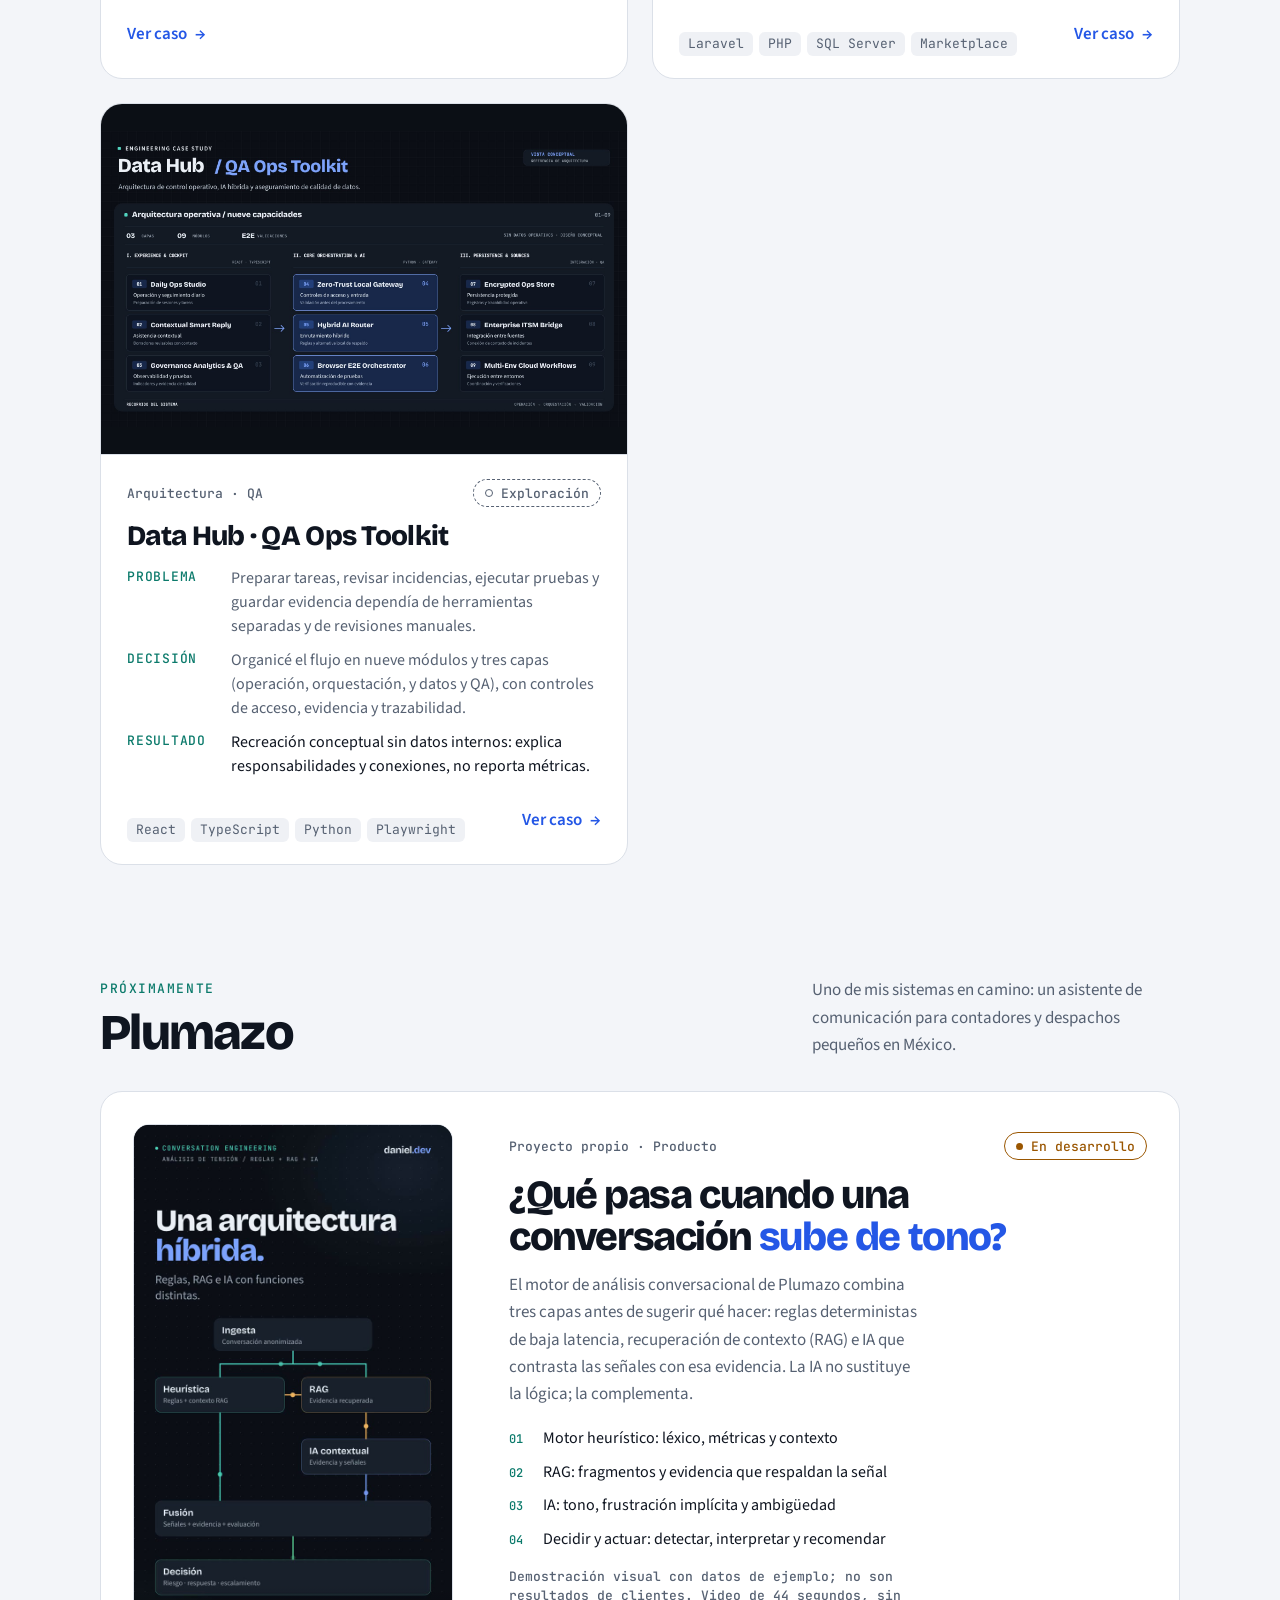
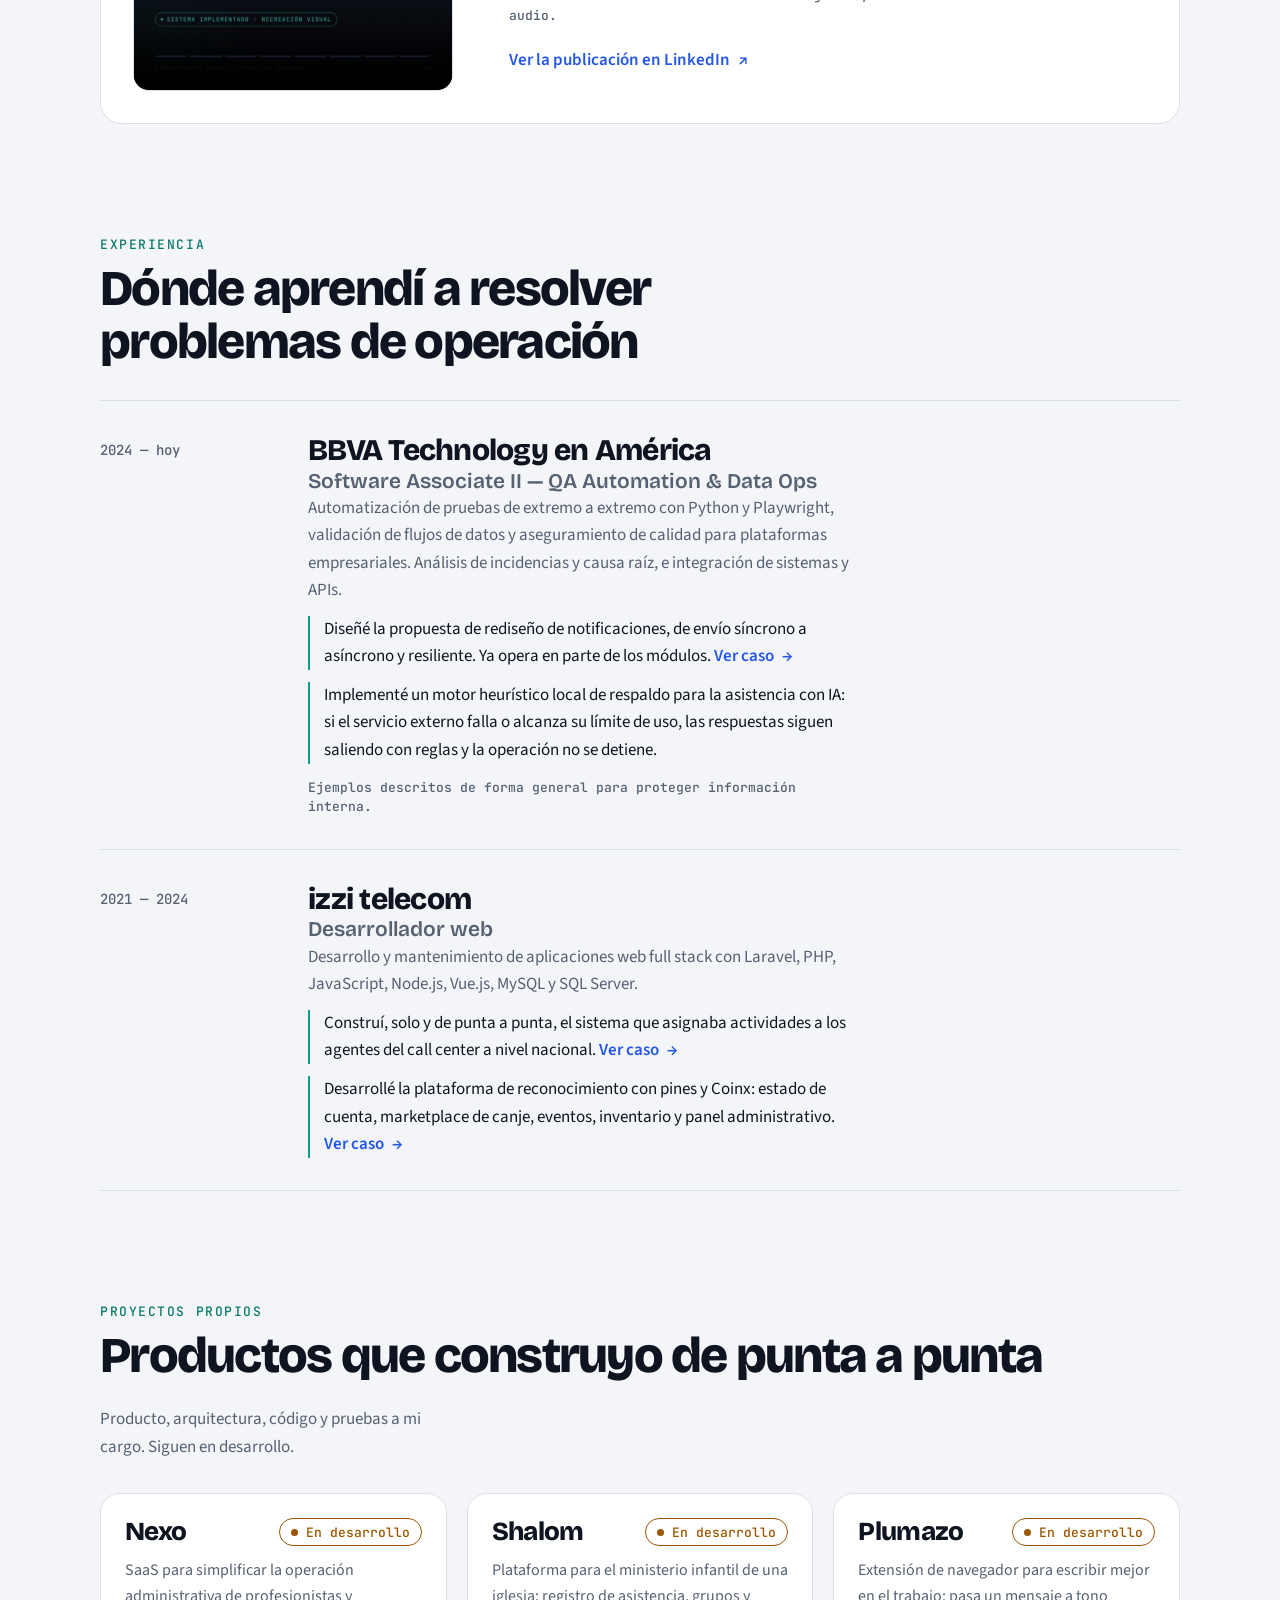
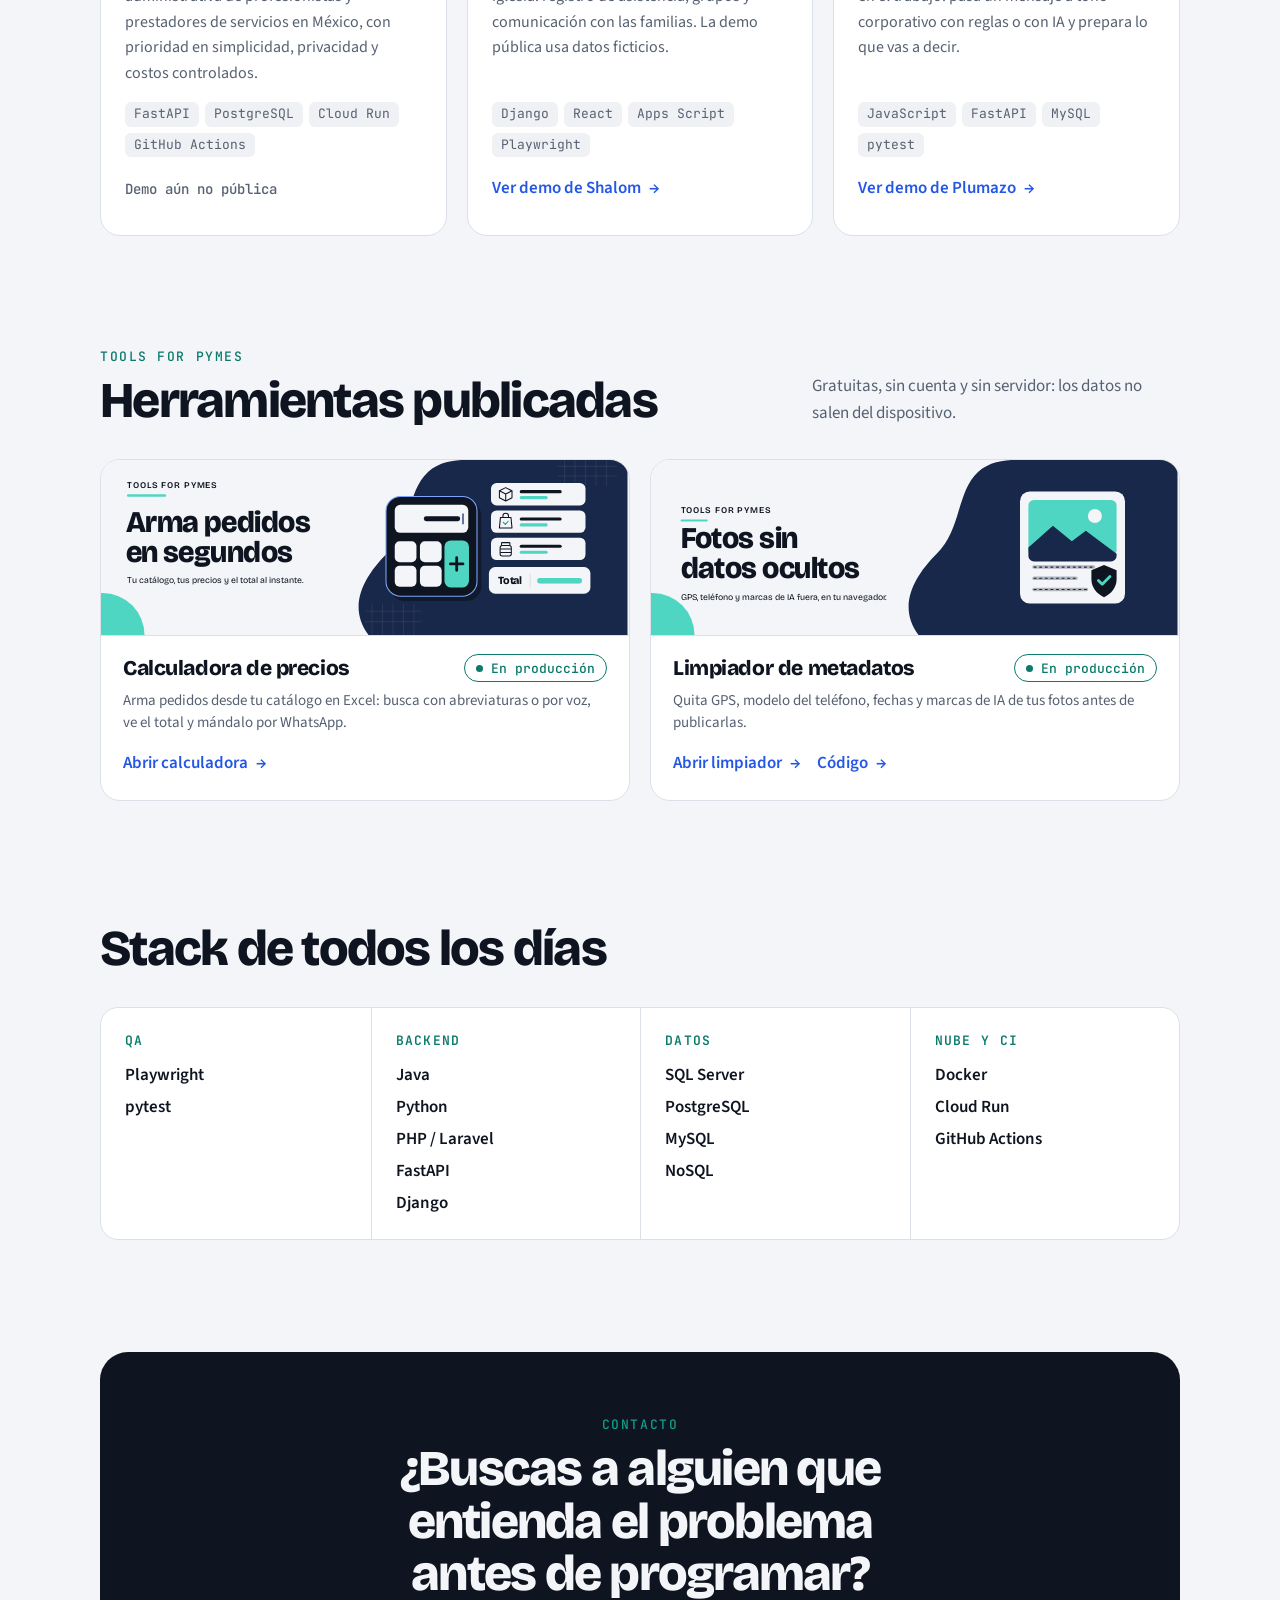
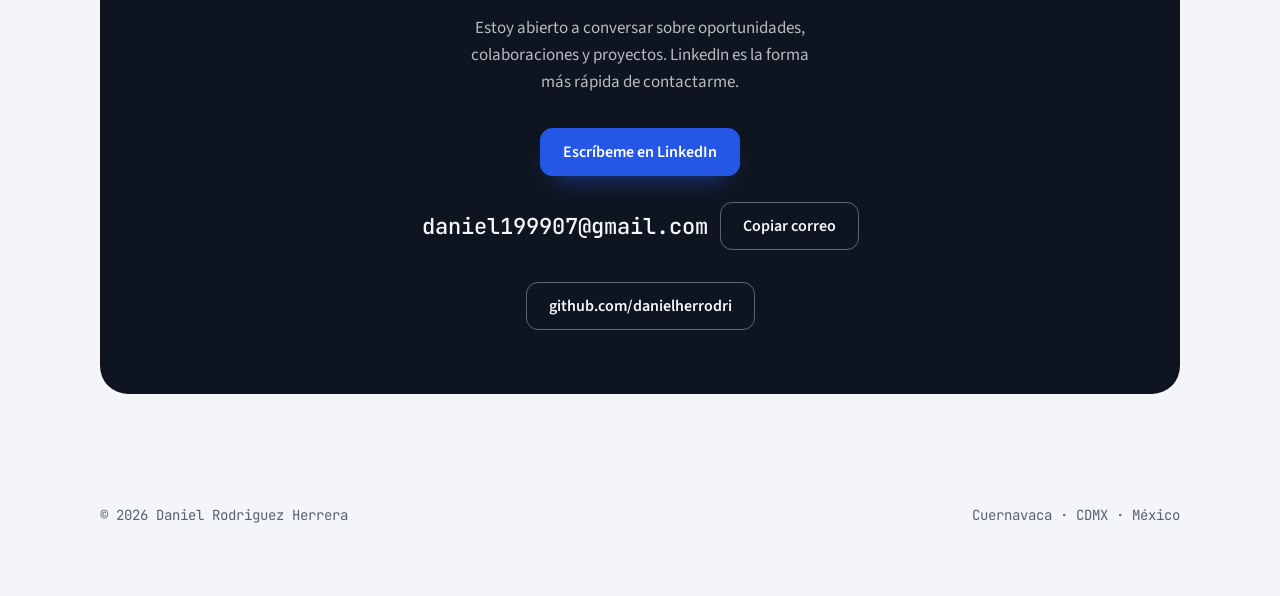
==== commit bb45f660: "Añade el caso de programación de llamadas de cobranza al portafolio" ====
--- a/index.html
+++ b/index.html
@@ -396,6 +396,22 @@
       <p class="intro">Cada caso resume el problema, la decisión que tomé y lo que cambió. Las recreaciones visuales usan datos ficticios.</p>
     </div>
     <div class="cases">
+      <article class="case" id="caso-cobranza">
+        <a class="case-media fit" href="caso-cobranza/infografia.png" tabindex="-1" aria-hidden="true"><img src="caso-cobranza/infografia.png" width="1122" height="1402" loading="lazy" alt=""></a>
+        <div class="case-body">
+          <div class="case-meta"><span class="org">Call center · Cobranza</span></div>
+          <h3>Cada llamada, a la hora y al destino correctos</h3>
+          <dl class="pdr">
+            <div><dt>Problema</dt><dd>En horas pico, las consultas de reportes y la asignación de llamadas saturaban la infraestructura.</dd></div>
+            <div><dt>Decisión</dt><dd>Optimicé ambos procesos. El sistema programaba llamadas según la zona horaria y el área del cliente, daba seguimiento a las promesas de pago y calculaba bonos por cumplimiento.</dd></div>
+            <div><dt>Resultado</dt><dd>El equipo mantuvo la operación de cobranza en horas de alta demanda con el hardware disponible.</dd></div>
+          </dl>
+          <div class="case-foot">
+            <ul class="tags" aria-label="Áreas del caso"><li>Enrutamiento IVR</li><li>Promesas de pago</li></ul>
+            <a class="more" href="caso-cobranza/infografia.png">Ver infografía <span class="arr" aria-hidden="true">→</span></a>
+          </div>
+        </div>
+      </article>
       <article class="case">
         <a class="case-media fit" href="caso-notificaciones/" tabindex="-1" aria-hidden="true"><img src="caso-notificaciones/diagrama.jpg" width="1920" height="1080" loading="lazy" alt=""></a>
         <div class="case-body">
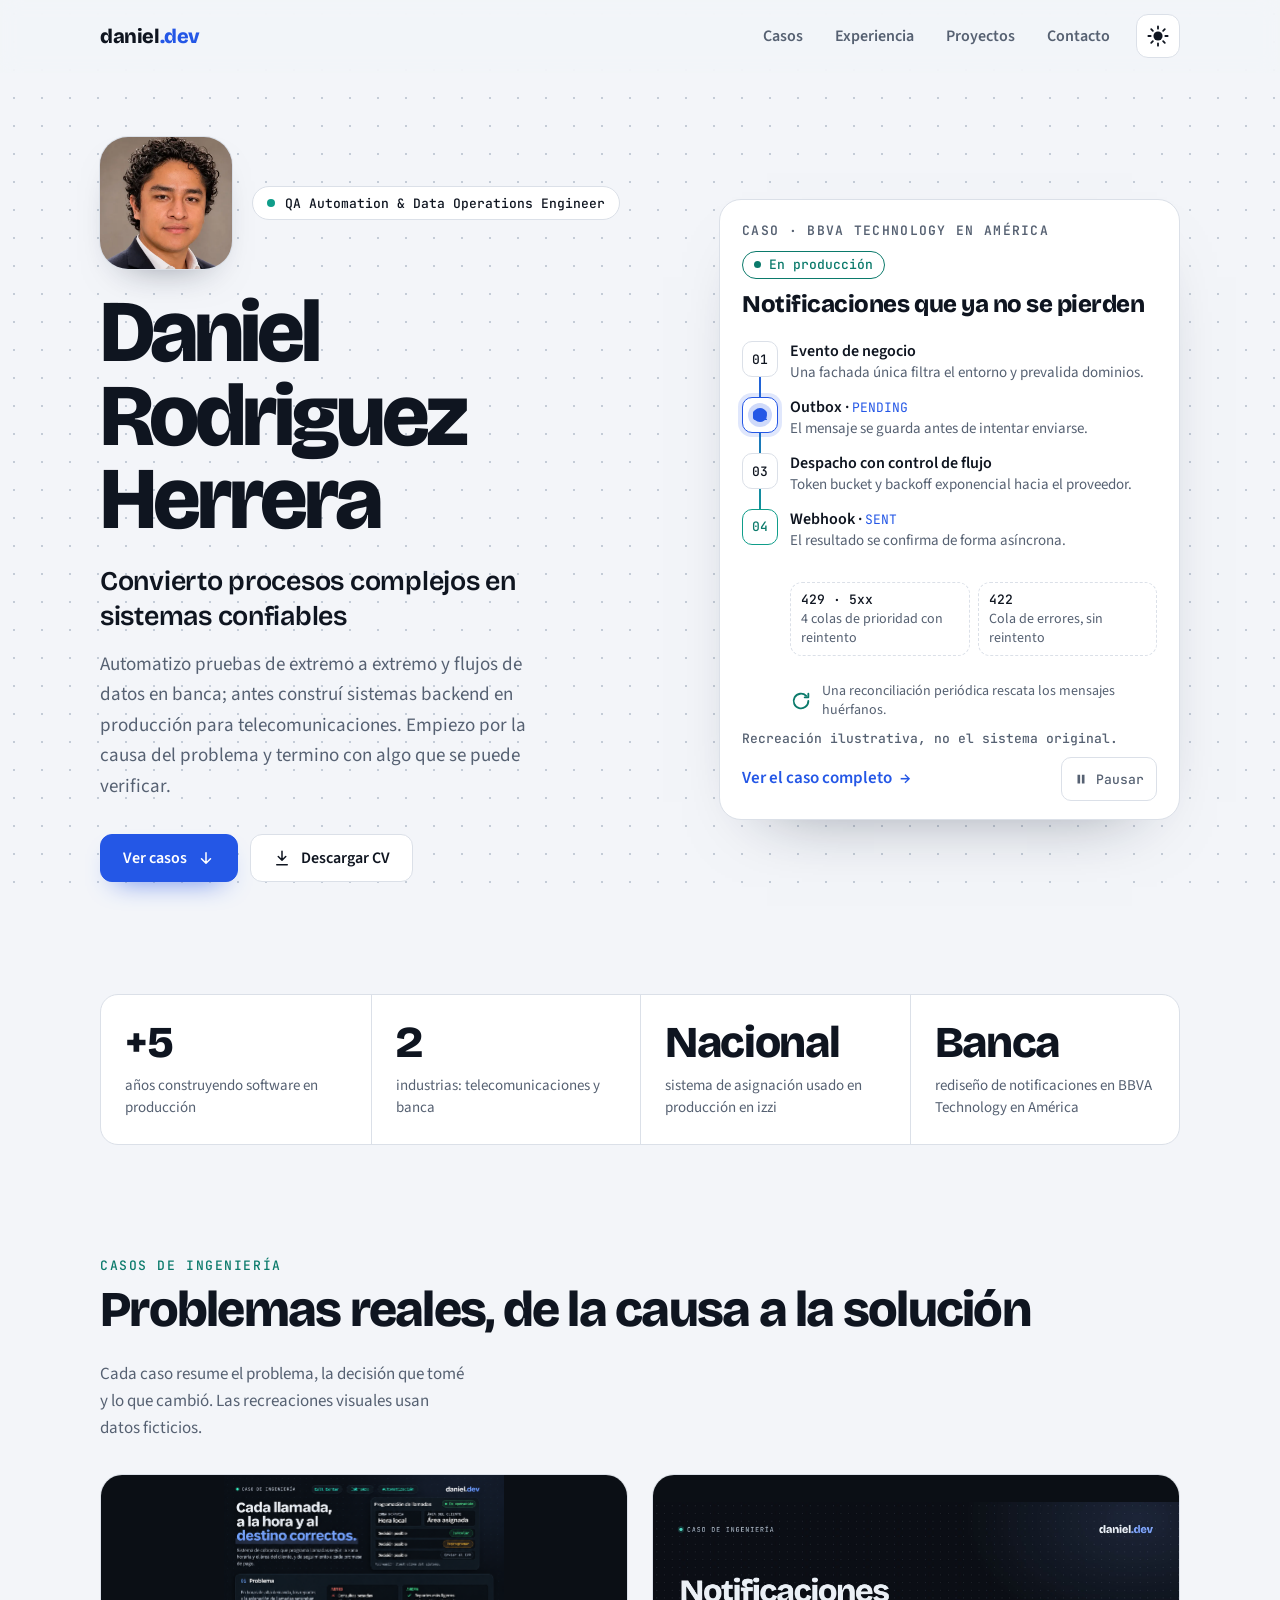
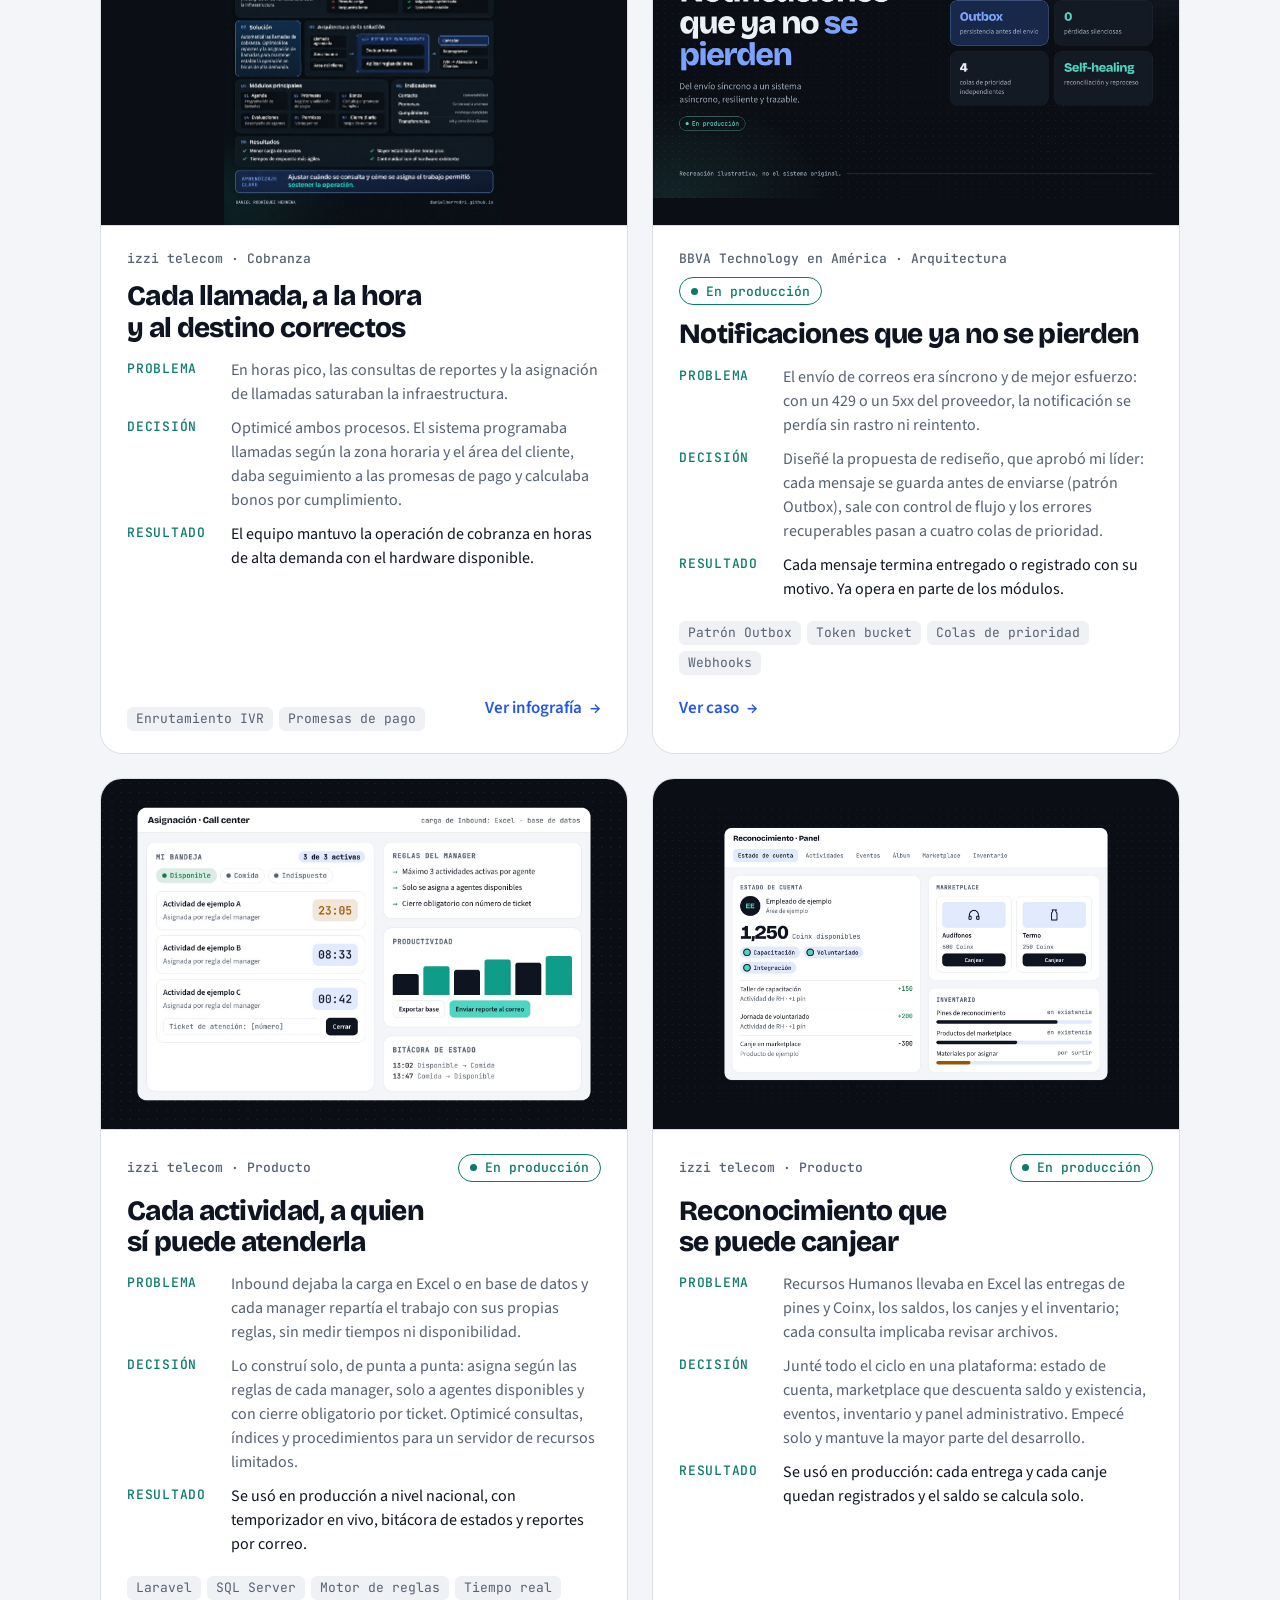
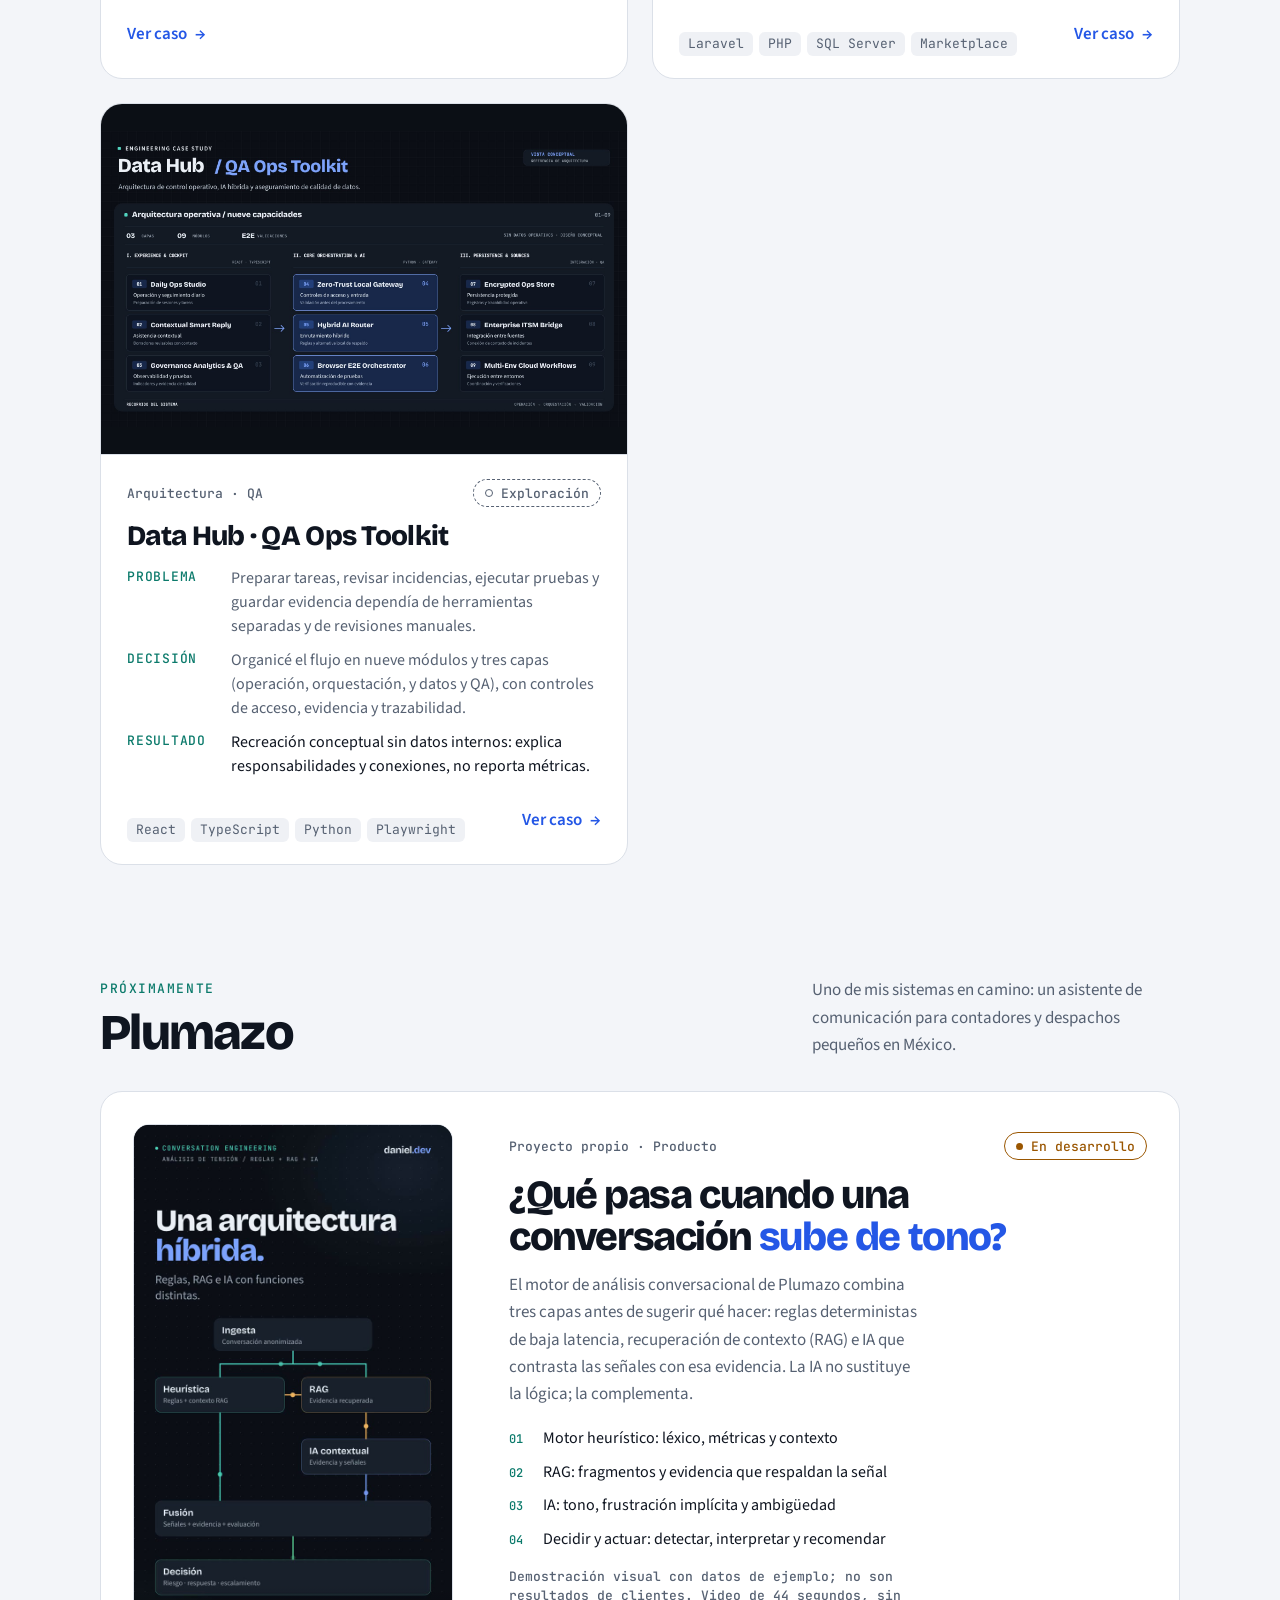
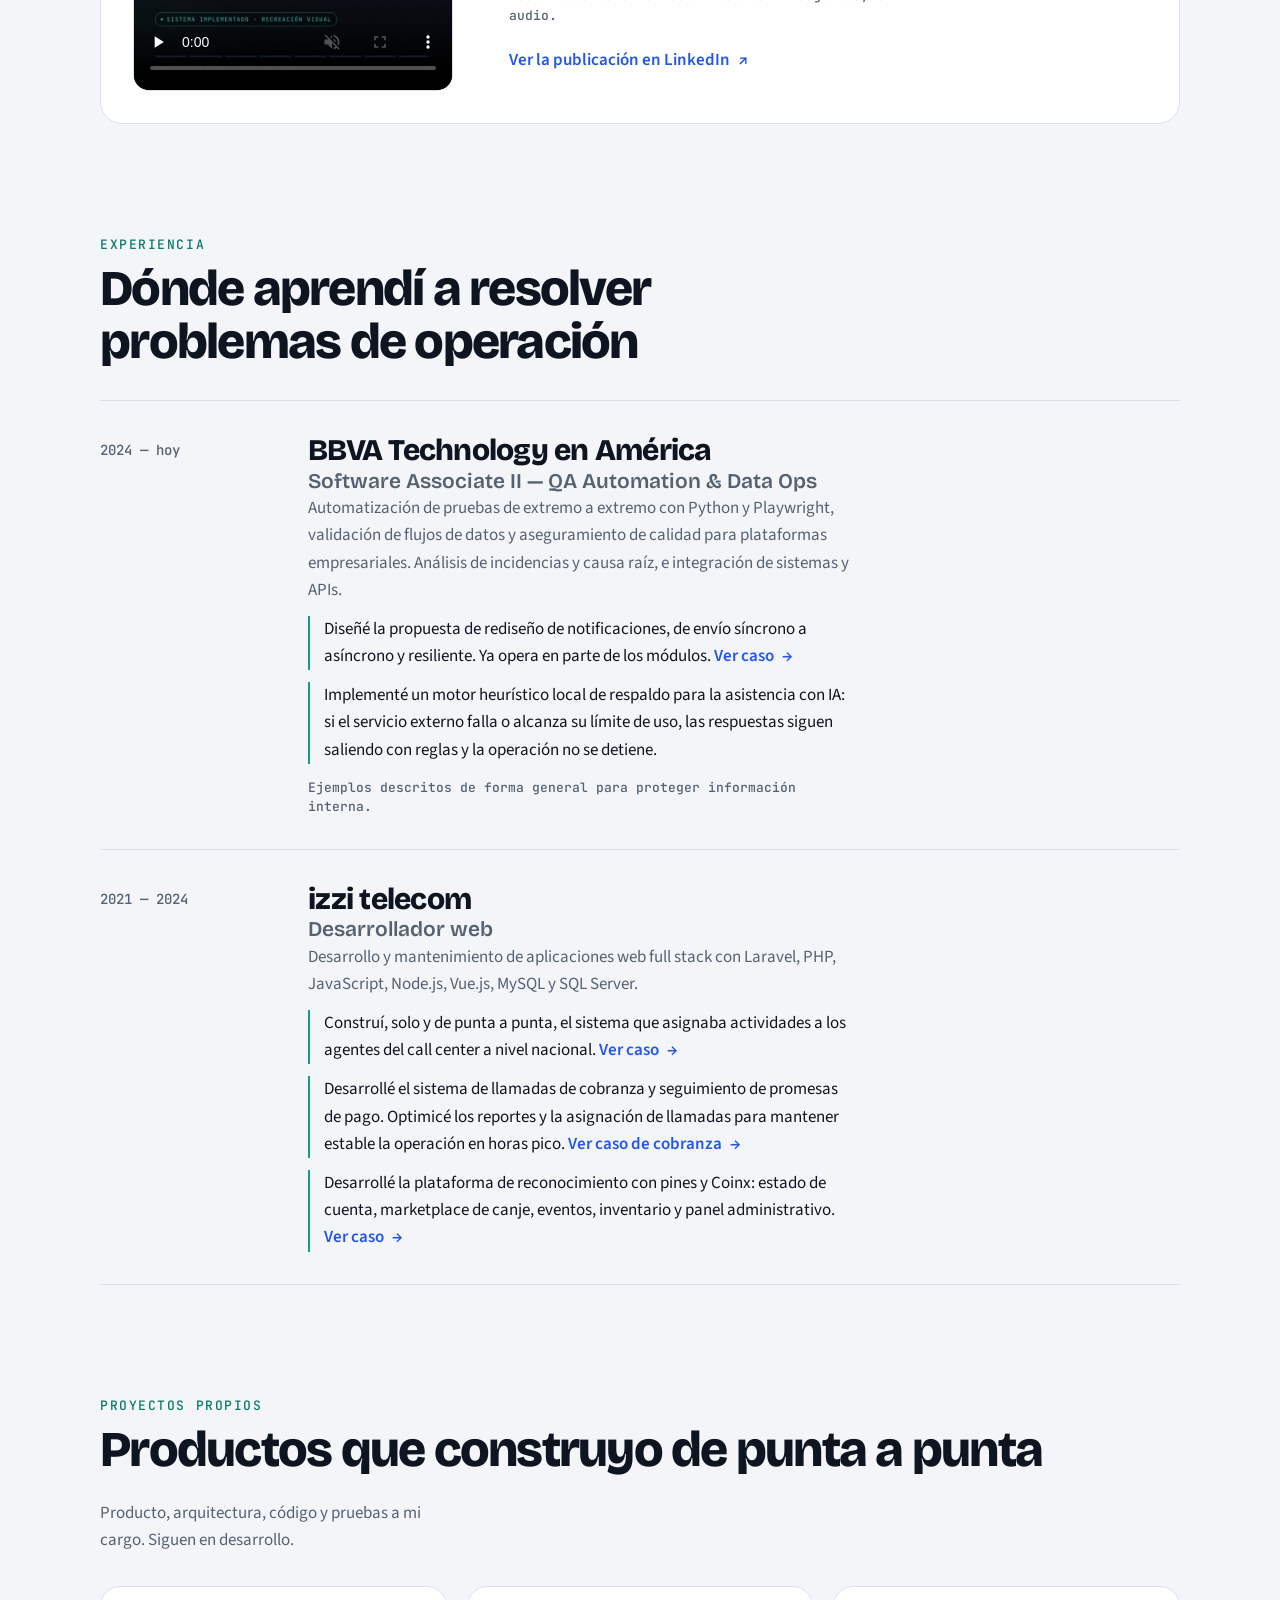
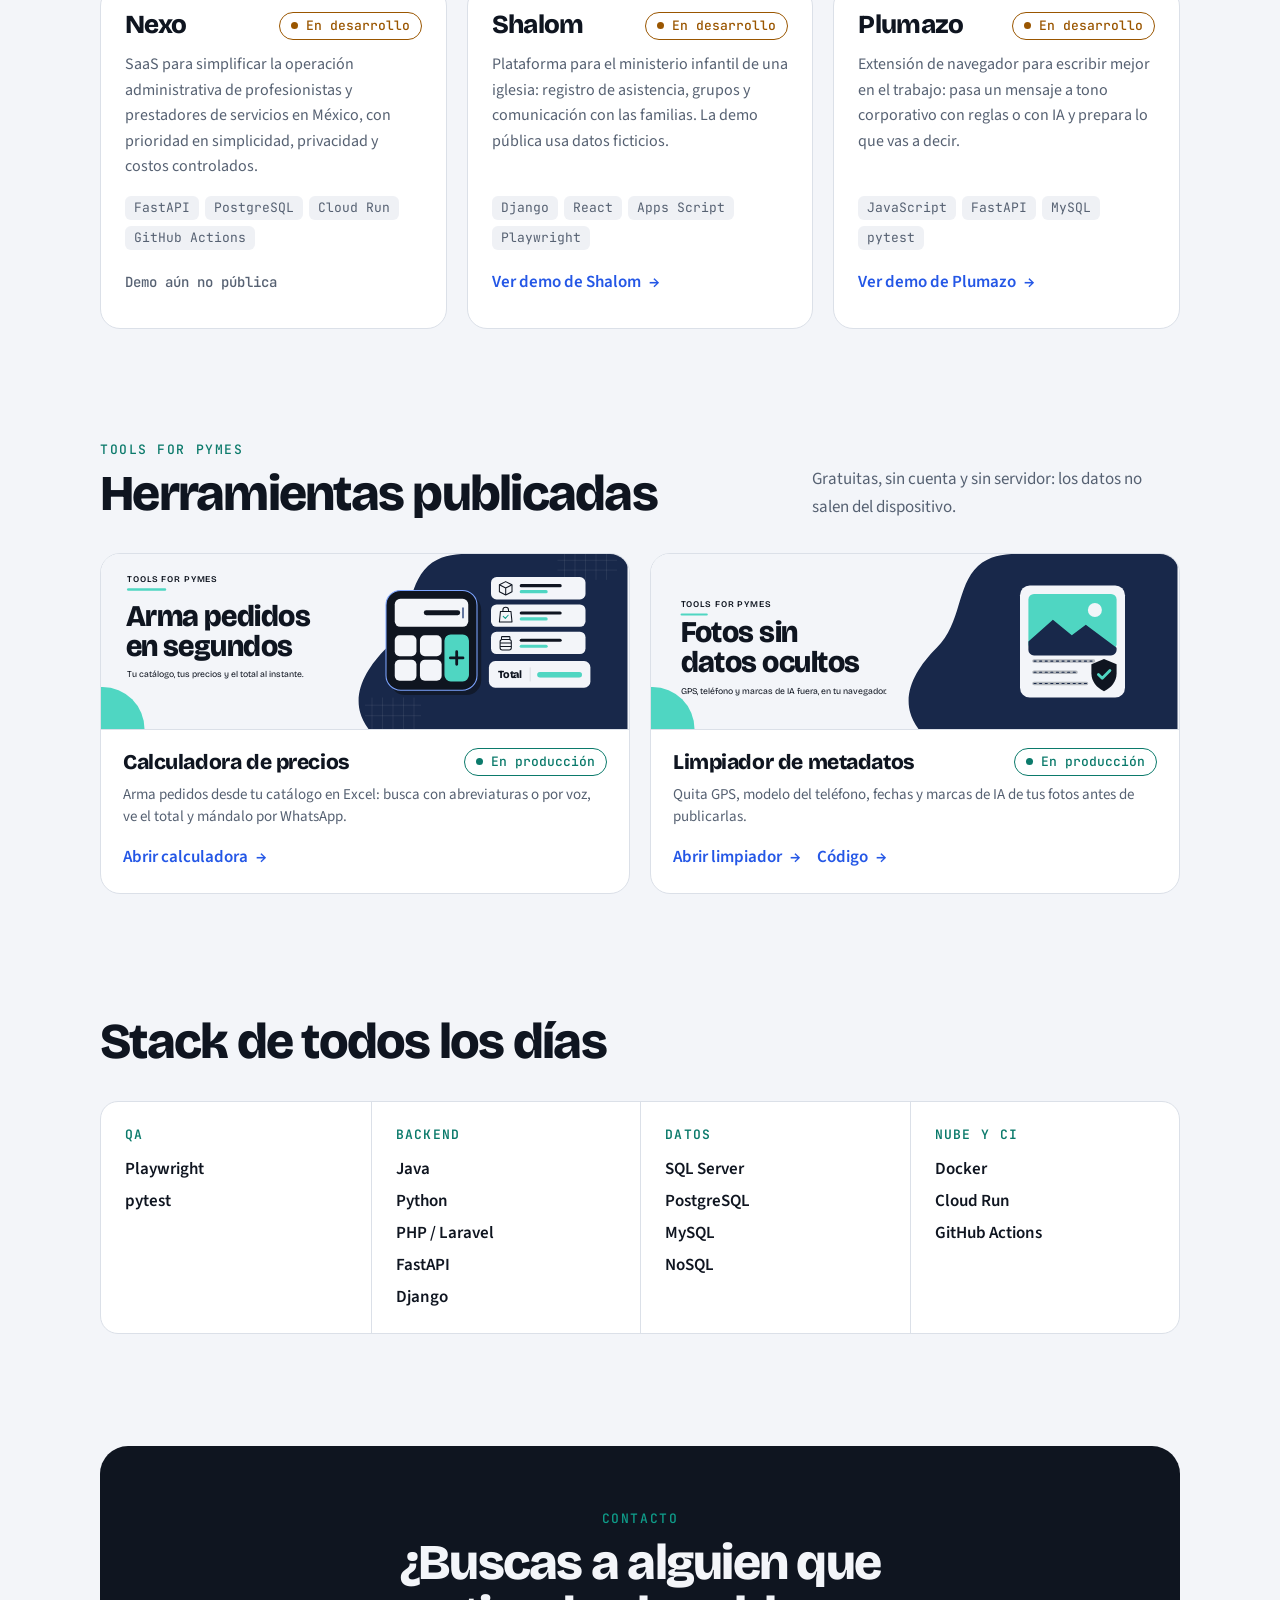
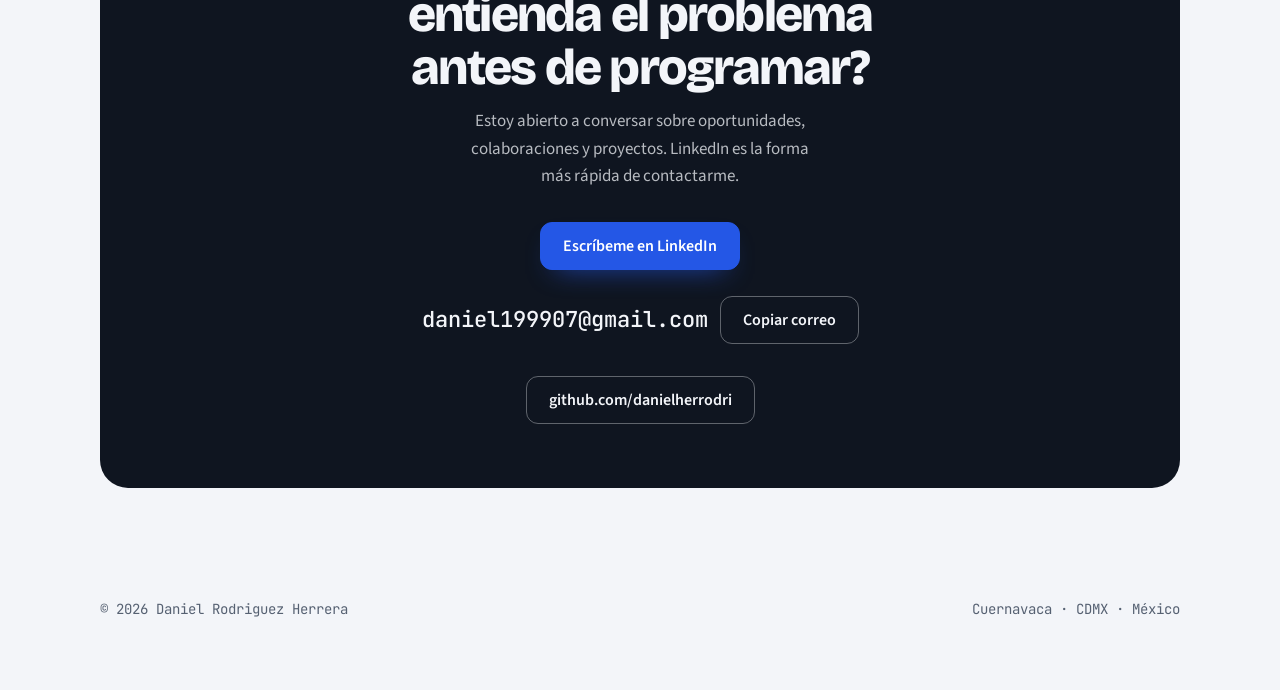
==== commit f34cdc59: "Vincula el caso de cobranza con la experiencia en izzi telecom" ====
--- a/index.html
+++ b/index.html
@@ -399,7 +399,7 @@
       <article class="case" id="caso-cobranza">
         <a class="case-media fit" href="caso-cobranza/infografia.png" tabindex="-1" aria-hidden="true"><img src="caso-cobranza/infografia.png" width="1122" height="1402" loading="lazy" alt=""></a>
         <div class="case-body">
-          <div class="case-meta"><span class="org">Call center · Cobranza</span></div>
+          <div class="case-meta"><span class="org">izzi telecom · Cobranza</span></div>
           <h3>Cada llamada, a la hora y al destino correctos</h3>
           <dl class="pdr">
             <div><dt>Problema</dt><dd>En horas pico, las consultas de reportes y la asignación de llamadas saturaban la infraestructura.</dd></div>
@@ -530,6 +530,7 @@
           <p class="xp-role">Desarrollador web</p>
           <p>Desarrollo y mantenimiento de aplicaciones web full stack con Laravel, PHP, JavaScript, Node.js, Vue.js, MySQL y SQL Server.</p>
           <p class="xp-note">Construí, solo y de punta a punta, el sistema que asignaba actividades a los agentes del call center a nivel nacional. <a class="more" href="caso-asignacion/">Ver caso <span class="arr" aria-hidden="true">→</span></a></p>
+          <p class="xp-note">Desarrollé el sistema de llamadas de cobranza y seguimiento de promesas de pago. Optimicé los reportes y la asignación de llamadas para mantener estable la operación en horas pico. <a class="more" href="#caso-cobranza">Ver caso de cobranza <span class="arr" aria-hidden="true">→</span></a></p>
           <p class="xp-note">Desarrollé la plataforma de reconocimiento con pines y Coinx: estado de cuenta, marketplace de canje, eventos, inventario y panel administrativo. <a class="more" href="caso-reconocimiento/">Ver caso <span class="arr" aria-hidden="true">→</span></a></p>
         </div>
       </article>
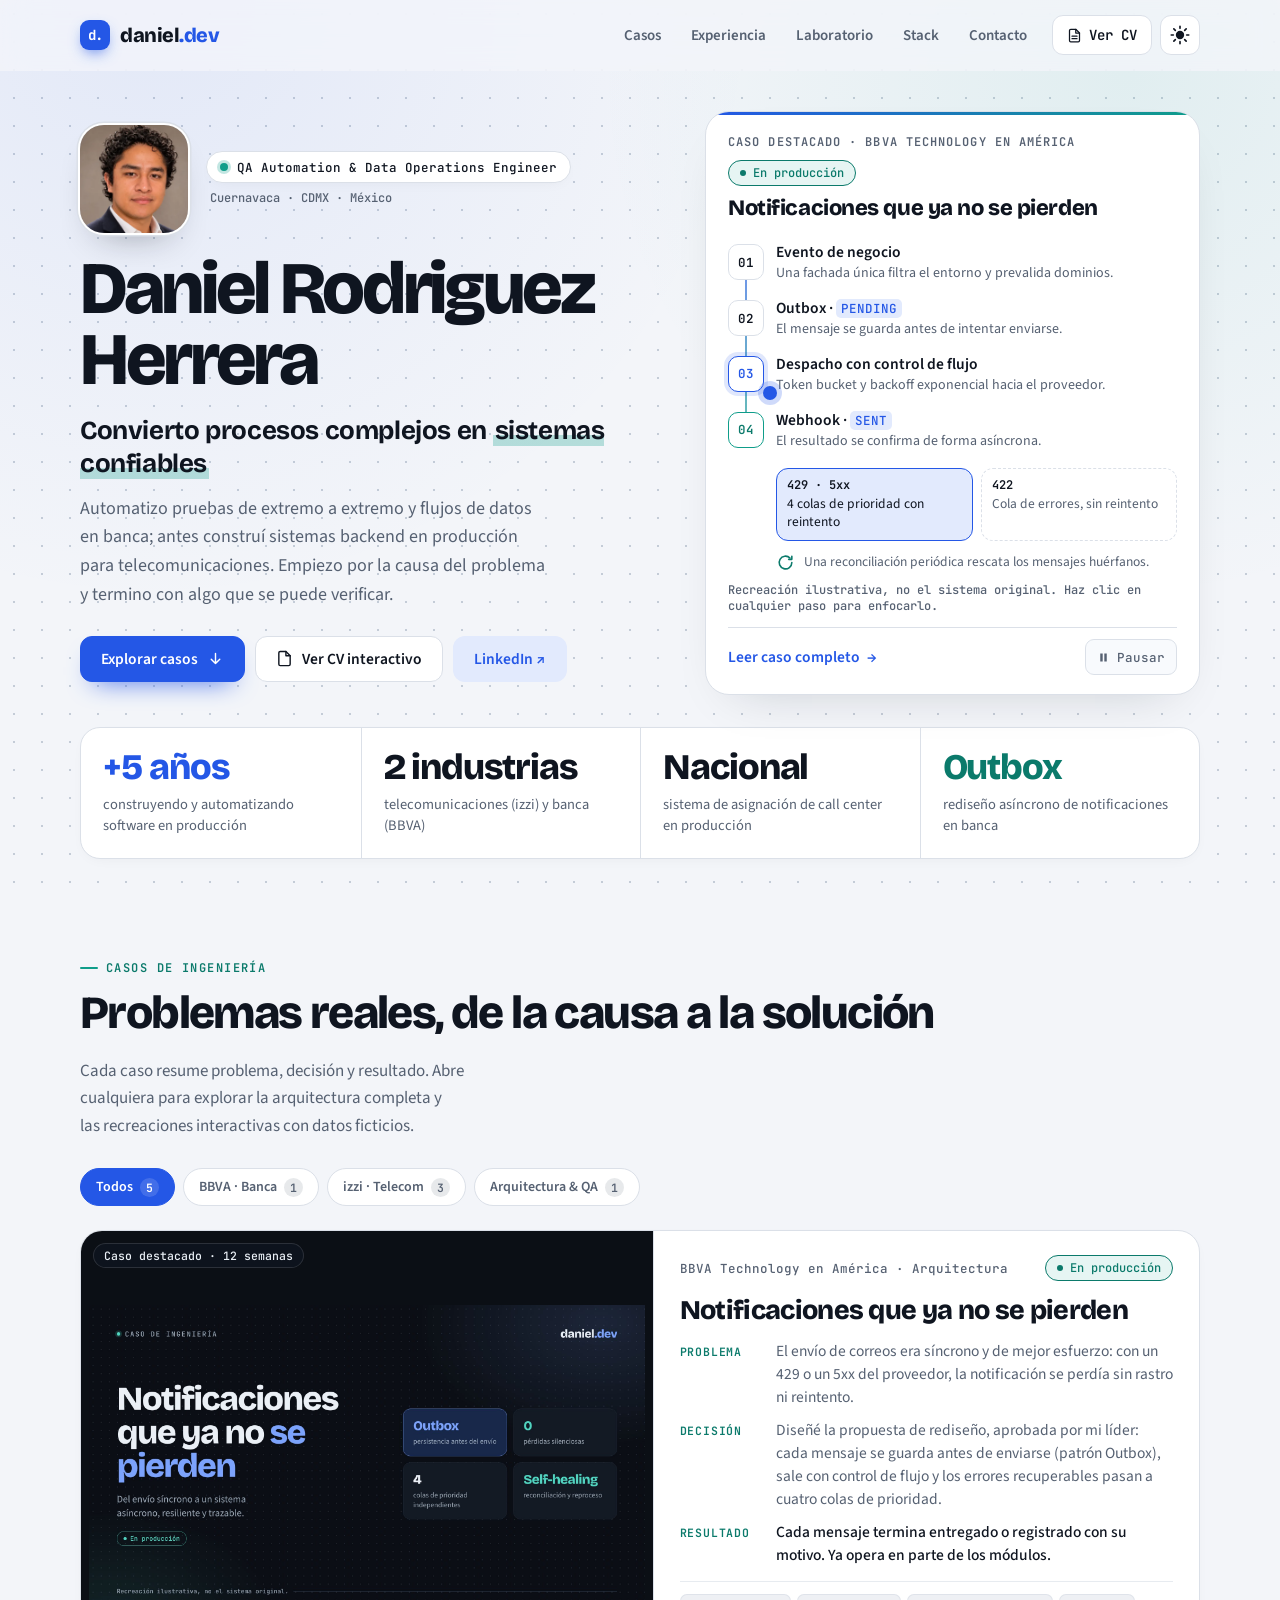
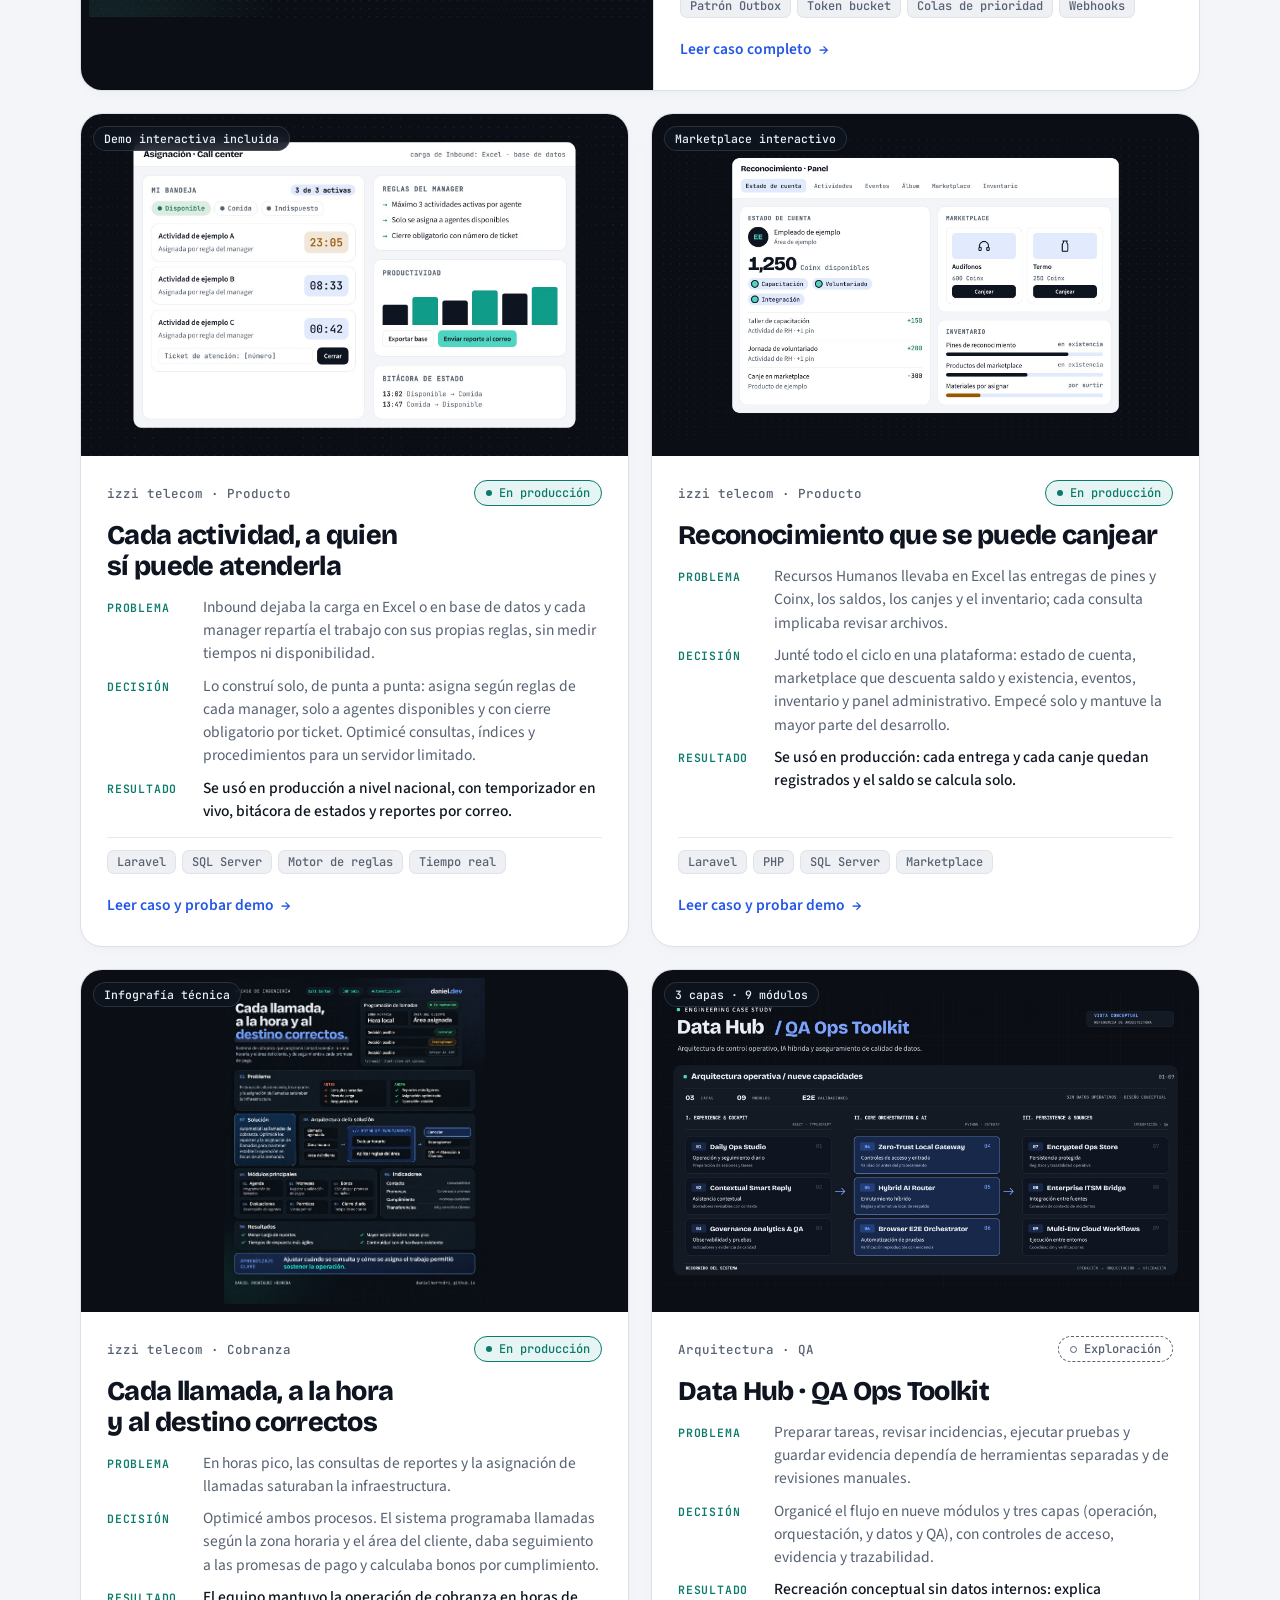
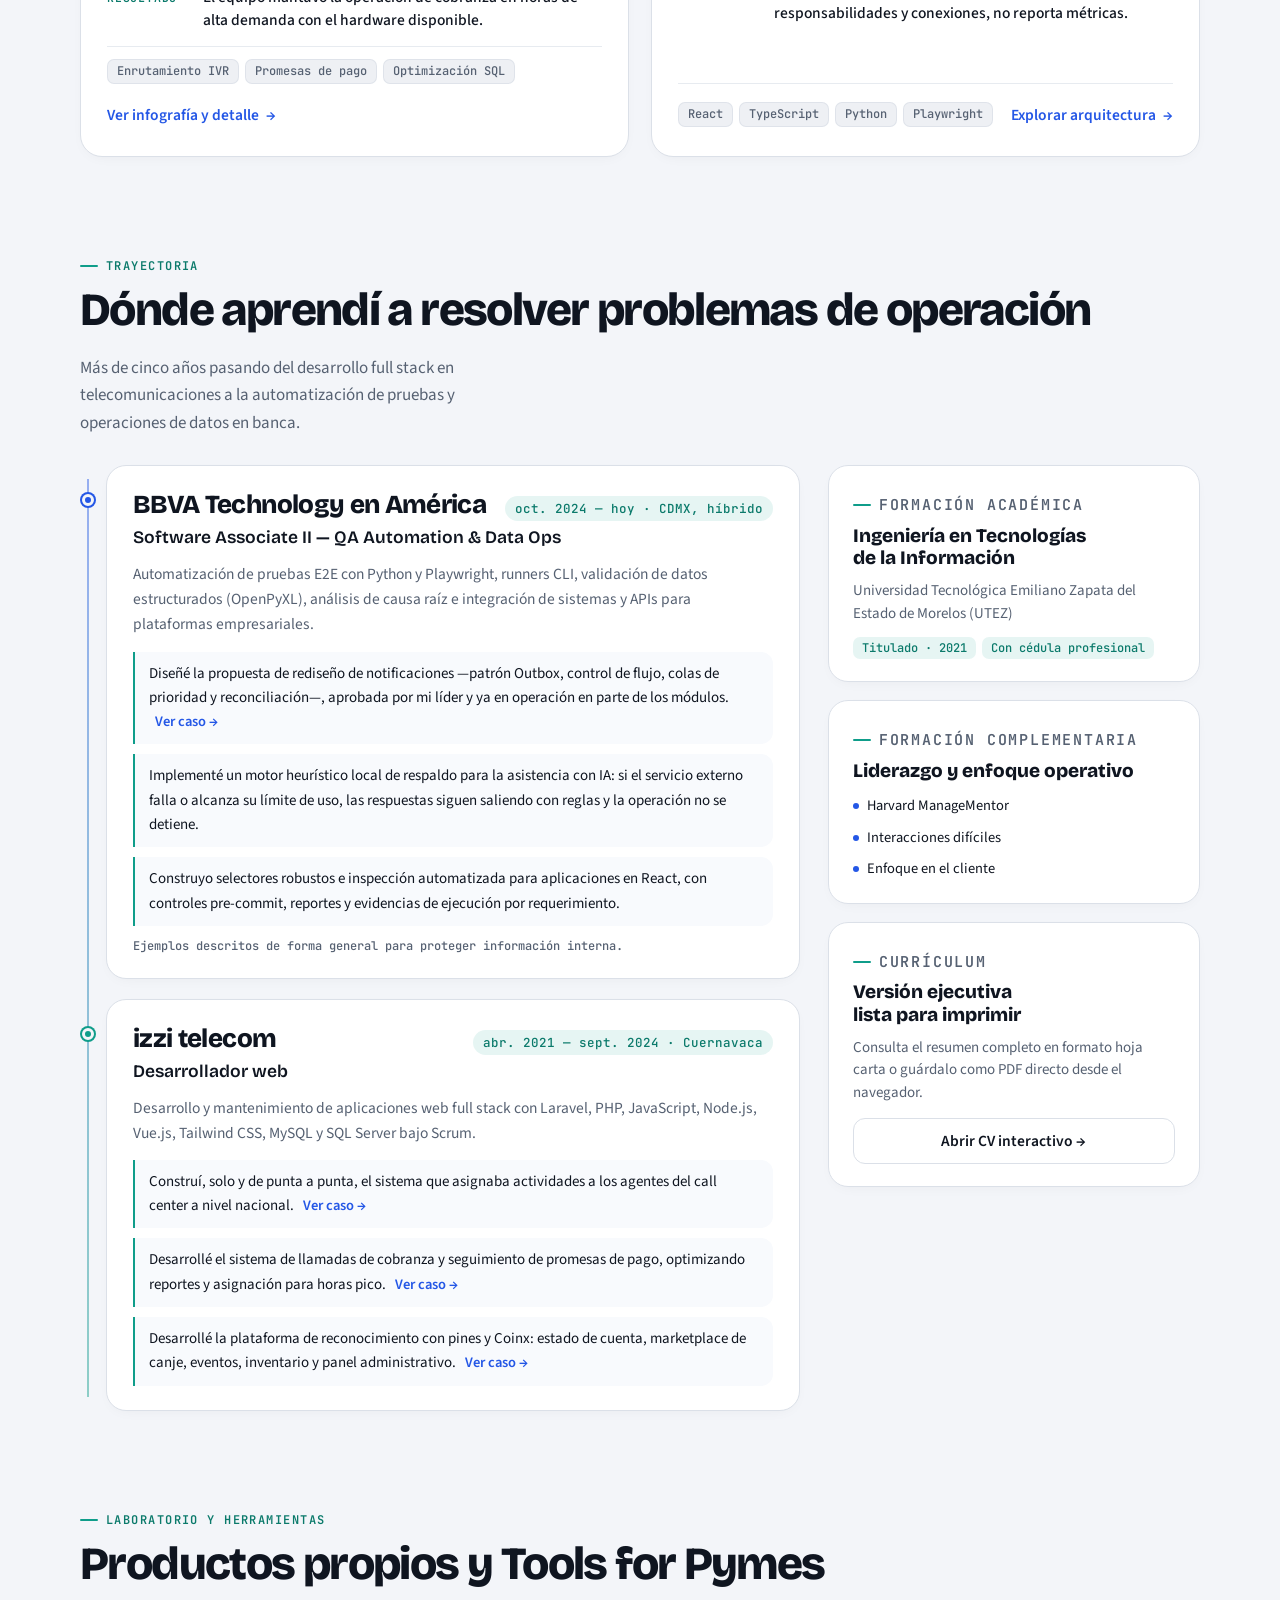
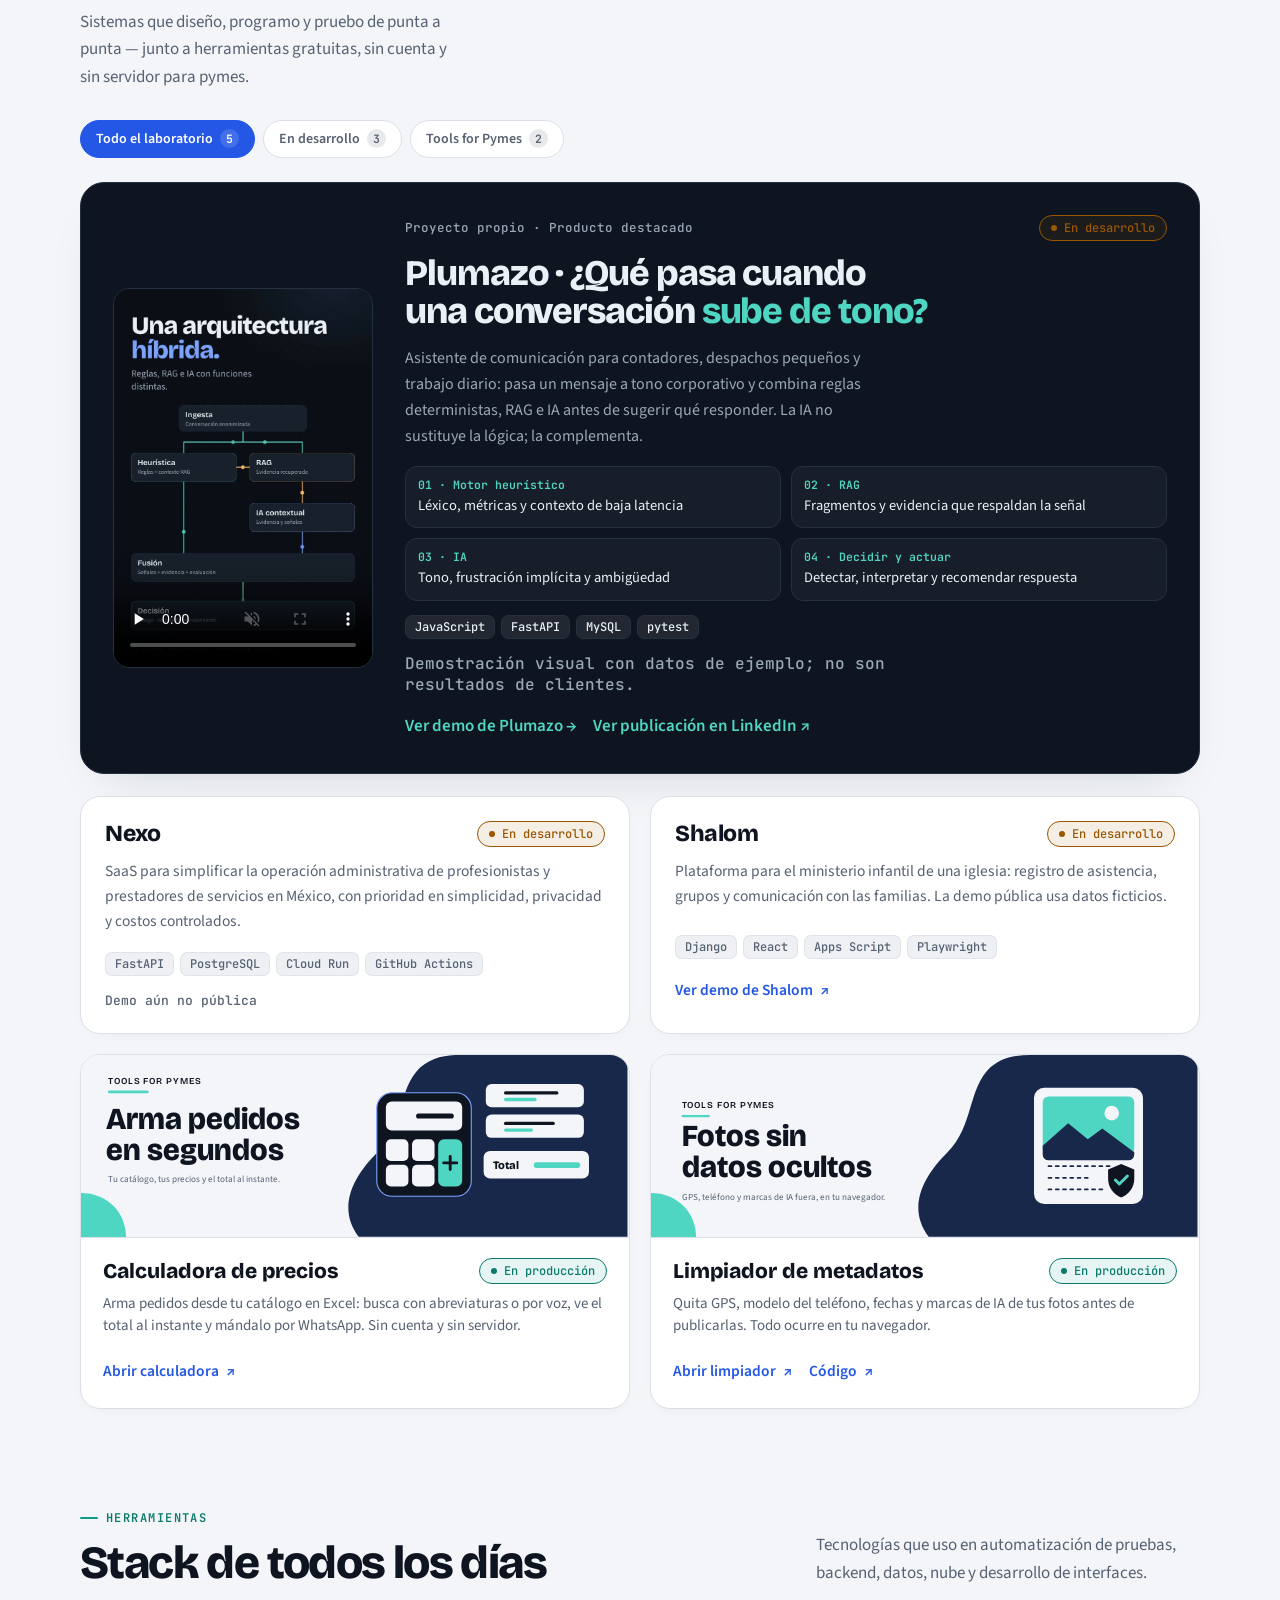
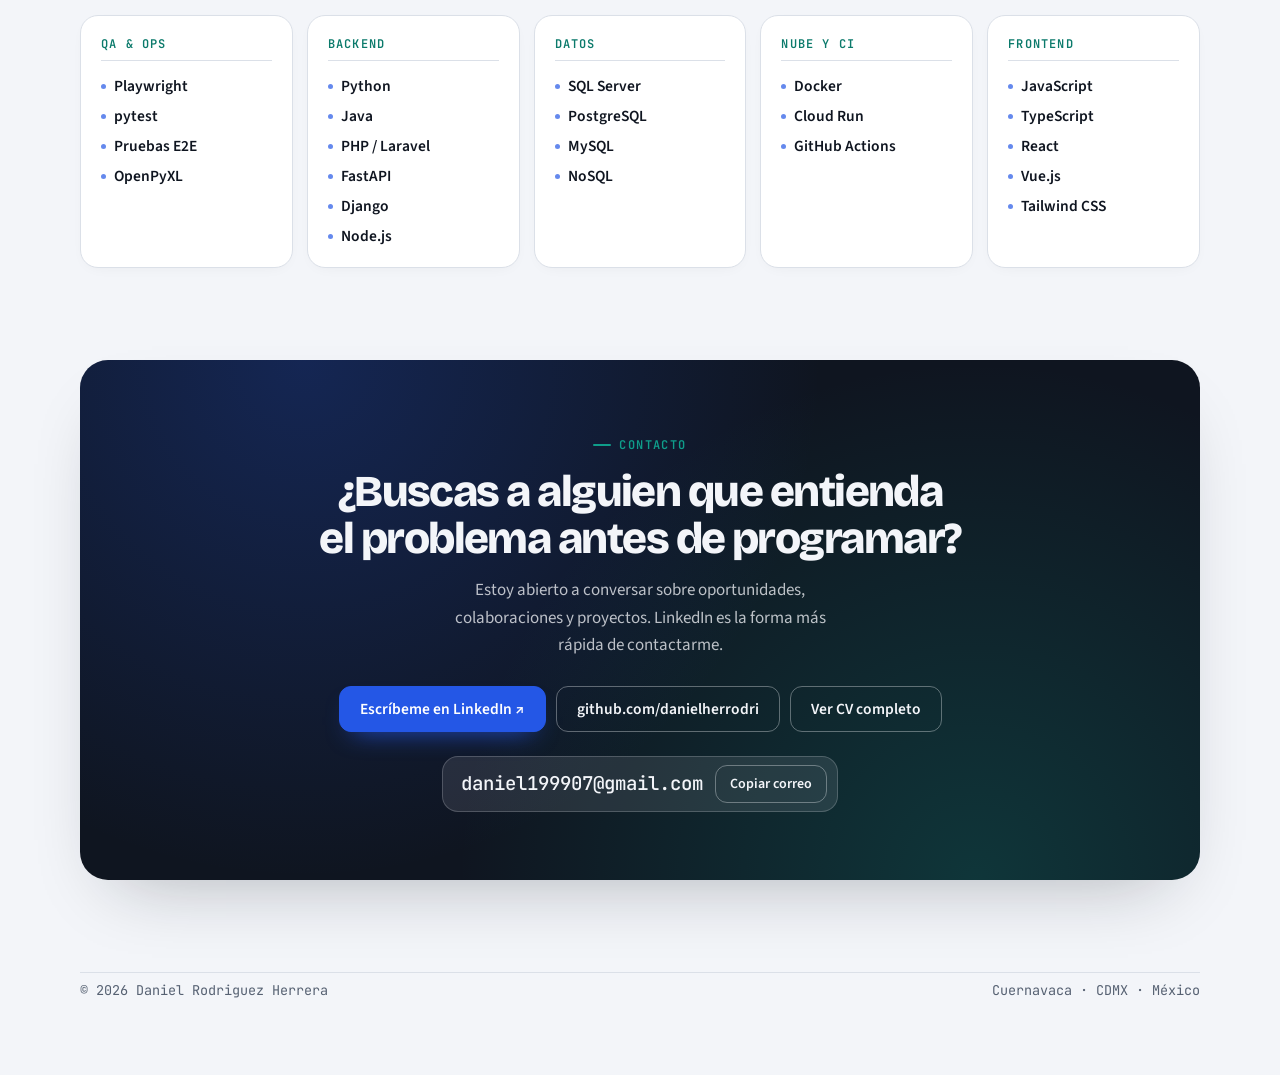
==== commit 14ebae87: "feat: Rediseñar propuesta Gemini" ====
--- a/index.html
+++ b/index.html
@@ -24,382 +24,1020 @@
 <link rel="icon" href="data:image/svg+xml,%3Csvg xmlns='http://www.w3.org/2000/svg' viewBox='0 0 32 32'%3E%3Crect width='32' height='32' rx='7' fill='%232457e6'/%3E%3Ctext x='16' y='22' font-family='monospace' font-size='16' font-weight='700' fill='white' text-anchor='middle'%3Ed.%3C/text%3E%3C/svg%3E">
 <link rel="preconnect" href="https://fonts.googleapis.com">
 <link rel="preconnect" href="https://fonts.gstatic.com" crossorigin>
-<link rel="stylesheet" href="https://fonts.googleapis.com/css2?family=Bricolage+Grotesque:opsz,wght@12..96,400;12..96,600;12..96,800&family=Source+Sans+3:wght@400;600&family=JetBrains+Mono:wght@400;500&display=swap">
+<link rel="stylesheet" href="https://fonts.googleapis.com/css2?family=Bricolage+Grotesque:opsz,wght@12..96,400;12..96,600;12..96,700;12..96,800&family=Source+Sans+3:wght@400;500;600;700&family=JetBrains+Mono:wght@400;500;600&display=swap">
 <style>
 *,*::before,*::after{box-sizing:border-box}
+
+/* =========================================================
+   PALETA ORIGINAL DE DANIEL RODRIGUEZ HERRERA (INTACTA)
+   ========================================================= */
 :root{
-  --bg:#f3f5f9; --surface:#ffffff; --fg:#0f1520; --muted:#566172; --line:#dbe0e8; --dot:#c4ccd7;
-  --accent:#2457e6; --accent-2:#0f9d8a; --accent-soft:#e2eafd; --ok:#127a49; --wip:#9a5600;
-  /* Turquesa para texto en modo claro: 4.8:1 sobre --bg y 5.2:1 sobre --surface */
+  --bg:#f3f5f9;
+  --surface:#ffffff;
+  --surface-2:#f8fafd;
+  --fg:#0f1520;
+  --muted:#566172;
+  --line:#dbe0e8;
+  --dot:#c4ccd7;
+  --accent:#2457e6;
+  --accent-2:#0f9d8a;
   --accent-2-text:#0b7a6b;
+  --accent-soft:#e2eafd;
+  --ok:#127a49;
+  --wip:#9a5600;
+  --err:#a3302a;
+  /* Tokens oscuros Herrodri / Nexo */
+  --nx-verde:#0f1520;
+  --nx-texto:#eaf0f6;
+  --nx-suave:#9aa7b6;
+  --nx-linea:#253040;
+  --nx-lima:#4fd6c2;
+  --nx-papel:#f3f5f9;
+  --nx-muted:#566172;
+  --nx-borde:#dbe0e8;
+  --nx-alt:#e2eafd;
+  --nx-ok:#127a49;
+  --nx-okbg:color-mix(in srgb,#127a49 14%,#fff);
+  --nx-dif:#9a5600;
+  --nx-difbg:color-mix(in srgb,#9a5600 14%,#fff);
+  --nx-err:#a3302a;
+  --nx-errbg:color-mix(in srgb,#a3302a 12%,#fff);
+  /* Tipografía original */
   --f-display:"Bricolage Grotesque",ui-sans-serif,system-ui,sans-serif;
   --f-body:"Source Sans 3",ui-sans-serif,system-ui,sans-serif;
   --f-mono:"JetBrains Mono",ui-monospace,Consolas,monospace;
-  --radius:18px;
+  --radius:20px;
+  --shadow-sm:0 4px 16px -8px rgba(15,21,32,.08);
+  --shadow-md:0 20px 50px -30px rgba(15,21,32,.22);
+  --shadow-lg:0 32px 72px -36px rgba(15,21,32,.32);
   color-scheme:light;
 }
-@media (prefers-color-scheme:dark){:root:not([data-theme="light"]){--bg:#0b0f15;--surface:#131a23;--fg:#eaf0f6;--muted:#9aa7b6;--line:#253040;--dot:#1f2935;--accent:#7ca4ff;--accent-2:#4fd6c2;--accent-soft:#18284a;--ok:#5fd39a;--wip:#f0b35c;--accent-2-text:#4fd6c2;color-scheme:dark}}
-:root[data-theme="dark"]{--bg:#0b0f15;--surface:#131a23;--fg:#eaf0f6;--muted:#9aa7b6;--line:#253040;--dot:#1f2935;--accent:#7ca4ff;--accent-2:#4fd6c2;--accent-soft:#18284a;--ok:#5fd39a;--wip:#f0b35c;--accent-2-text:#4fd6c2;color-scheme:dark}
-
-html{scroll-behavior:smooth;scroll-padding-top:88px;-webkit-text-size-adjust:100%;-webkit-tap-highlight-color:color-mix(in srgb,var(--accent) 18%,transparent)}
-a,button{touch-action:manipulation}
-body{margin:0;background:var(--bg);color:var(--fg);font:17px/1.6 var(--f-body);overflow-x:hidden;
-  background-image:radial-gradient(var(--dot) 1px,transparent 1.3px);background-size:28px 28px;background-attachment:fixed}
-img{max-width:100%;display:block}
+@media (prefers-color-scheme:dark){
+  :root:not([data-theme="light"]){
+    --bg:#0b0f15;--surface:#131a23;--surface-2:#17202c;--fg:#eaf0f6;--muted:#9aa7b6;
+    --line:#253040;--dot:#1f2935;--accent:#7ca4ff;--accent-2:#4fd6c2;--accent-2-text:#4fd6c2;
+    --accent-soft:#18284a;--ok:#5fd39a;--wip:#f0b35c;--err:#f09a92;
+    --shadow-sm:0 4px 16px -8px rgba(0,0,0,.45);
+    --shadow-md:0 24px 56px -28px rgba(0,0,0,.6);
+    --shadow-lg:0 36px 80px -30px rgba(0,0,0,.75);
+    color-scheme:dark;
+  }
+}
+:root[data-theme="dark"]{
+  --bg:#0b0f15;--surface:#131a23;--surface-2:#17202c;--fg:#eaf0f6;--muted:#9aa7b6;
+  --line:#253040;--dot:#1f2935;--accent:#7ca4ff;--accent-2:#4fd6c2;--accent-2-text:#4fd6c2;
+  --accent-soft:#18284a;--ok:#5fd39a;--wip:#f0b35c;--err:#f09a92;
+  --shadow-sm:0 4px 16px -8px rgba(0,0,0,.45);
+  --shadow-md:0 24px 56px -28px rgba(0,0,0,.6);
+  --shadow-lg:0 36px 80px -30px rgba(0,0,0,.75);
+  color-scheme:dark;
+}
+
+html{scroll-behavior:smooth;scroll-padding-top:86px;-webkit-text-size-adjust:100%}
+body{
+  margin:0;
+  background:var(--bg);
+  color:var(--fg);
+  font:17px/1.62 var(--f-body);
+  overflow-x:hidden;
+  background-image:
+    radial-gradient(circle at 12% 0%, color-mix(in srgb,var(--accent) 8%,transparent), transparent 42%),
+    radial-gradient(circle at 88% 8%, color-mix(in srgb,var(--accent-2) 8%,transparent), transparent 38%),
+    radial-gradient(var(--dot) 1px,transparent 1.3px);
+  background-size:100% 900px, 100% 900px, 28px 28px;
+  background-repeat:no-repeat, no-repeat, repeat;
+  background-attachment:scroll, scroll, fixed;
+}
+img{max-width:100%;height:auto;display:block}
 [hidden]{display:none!important}
-a{color:var(--accent)}
-:focus-visible{outline:2px solid var(--accent);outline-offset:3px;border-radius:6px}
-.skip{position:absolute;left:16px;top:-60px;z-index:50;background:var(--accent);color:#fff;padding:12px 16px;border-radius:10px;font-weight:600;text-decoration:none}
-.skip:focus{top:12px}
-.wrap{max-width:1120px;margin:0 auto;padding-left:max(20px,env(safe-area-inset-left,0px));padding-right:max(20px,env(safe-area-inset-right,0px))}
-main.wrap{display:flex;flex-direction:column;gap:112px;padding-top:40px;padding-bottom:72px}
-
-/* Encabezado */
-.top{position:sticky;top:0;z-index:30;background:color-mix(in srgb,var(--bg) 86%,transparent);backdrop-filter:saturate(1.4) blur(10px);-webkit-backdrop-filter:saturate(1.4) blur(10px);border-bottom:1px solid transparent}
-.top.scrolled{border-bottom-color:var(--line)}
-.top .wrap{display:flex;justify-content:space-between;align-items:center;gap:16px;min-height:72px}
-.logo{display:inline-flex;align-items:center;min-height:44px;font:800 20px var(--f-display);letter-spacing:-.02em;text-decoration:none;color:var(--fg)}
-.logo span{color:var(--accent)}
+a{color:var(--accent);text-decoration-thickness:1.5px;text-underline-offset:3px}
+button{font-family:inherit}
+:focus-visible{outline:2px solid var(--accent);outline-offset:3px;border-radius:8px}
+
+.wrap{max-width:1160px;margin:0 auto;padding:0 20px}
+main.wrap{display:flex;flex-direction:column;gap:92px;padding-top:28px;padding-bottom:76px}
+
+/* =========================================================
+   NAVBAR
+   ========================================================= */
+.top{
+  position:sticky;top:0;z-index:40;
+  background:color-mix(in srgb,var(--bg) 82%,transparent);
+  backdrop-filter:saturate(1.6) blur(14px);
+  -webkit-backdrop-filter:saturate(1.6) blur(14px);
+  border-bottom:1px solid transparent;
+  transition:border-color .25s,box-shadow .25s;
+}
+.top.scrolled{border-bottom-color:var(--line);box-shadow:var(--shadow-sm)}
+.top .wrap{display:flex;justify-content:space-between;align-items:center;gap:14px;min-height:70px}
+.logo{
+  display:inline-flex;align-items:center;gap:10px;min-height:44px;
+  font:800 20px var(--f-display);letter-spacing:-.025em;text-decoration:none;color:var(--fg);
+}
+.logo-mark{
+  width:30px;height:30px;border-radius:9px;background:var(--accent);color:#fff;
+  display:grid;place-items:center;font:700 14px var(--f-mono);
+  box-shadow:0 6px 16px -6px var(--accent);
+}
+:root[data-theme="dark"] .logo-mark{color:#0b0f15}
+@media (prefers-color-scheme:dark){:root:not([data-theme="light"]) .logo-mark{color:#0b0f15}}
+.logo span.dot{color:var(--accent)}
+
 .nav{display:flex;align-items:center;gap:4px}
-.nav a{display:inline-flex;align-items:center;min-height:44px;padding:0 14px;border-radius:10px;font:600 16px var(--f-body);color:var(--muted);text-decoration:none;transition:color .2s,background-color .2s}
-.nav a:hover{color:var(--fg);background:var(--accent-soft)}
-.icon-btn{display:inline-flex;align-items:center;justify-content:center;width:44px;height:44px;border:1px solid var(--line);border-radius:12px;background:var(--surface);color:var(--fg);cursor:pointer;transition:border-color .2s}
-.icon-btn:hover{border-color:var(--accent)}
-.icon-btn svg{width:22px;height:22px;overflow:visible}
-.theme{margin-left:8px}
-.theme .core{fill:currentColor;transition:r .4s ease}
-.theme .bite{transition:cx .4s ease,cy .4s ease}
-.theme .rays{stroke:currentColor;stroke-width:2;stroke-linecap:round;fill:none;transform-origin:12px 12px;transition:transform .4s ease,opacity .3s}
+.nav a.nav-link{
+  display:inline-flex;align-items:center;min-height:40px;padding:0 13px;border-radius:10px;
+  font:600 15px var(--f-body);color:var(--muted);text-decoration:none;
+  transition:color .2s,background-color .2s;
+}
+.nav a.nav-link:hover,.nav a.nav-link.active{color:var(--fg);background:var(--accent-soft)}
+.nav a.nav-link.active{color:var(--accent)}
+
+.nav-actions{display:flex;align-items:center;gap:8px;margin-left:8px}
+.cv-pill{
+  display:inline-flex;align-items:center;gap:7px;min-height:40px;padding:0 14px;
+  border-radius:11px;border:1px solid var(--line);background:var(--surface);
+  color:var(--fg);font:600 14px var(--f-mono);cursor:pointer;
+  transition:border-color .2s,color .2s,background-color .2s,transform .15s;
+}
+.cv-pill:hover{border-color:var(--accent);color:var(--accent);transform:translateY(-1px)}
+.cv-pill svg{width:15px;height:15px}
+
+.icon-btn{
+  display:inline-flex;align-items:center;justify-content:center;
+  width:40px;height:40px;border:1px solid var(--line);border-radius:11px;
+  background:var(--surface);color:var(--fg);cursor:pointer;
+  transition:border-color .2s,transform .15s;
+}
+.icon-btn:hover{border-color:var(--accent);transform:translateY(-1px)}
+.icon-btn svg{width:20px;height:20px;overflow:visible}
+.theme .core{fill:currentColor;transition:r .35s ease}
+.theme .bite{transition:cx .35s ease,cy .35s ease}
+.theme .rays{stroke:currentColor;stroke-width:2;stroke-linecap:round;fill:none;transform-origin:12px 12px;transition:transform .35s ease,opacity .25s}
 .theme[aria-pressed="true"] .core{r:8px}
 .theme[aria-pressed="true"] .bite{cx:17px;cy:7px}
 .theme[aria-pressed="true"] .rays{transform:rotate(90deg) scale(.4);opacity:0}
 .menu-btn{display:none}
 .menu-btn svg{stroke:currentColor;stroke-width:2;stroke-linecap:round;fill:none}
 
-/* Menú móvil a pantalla completa */
-.sheet{position:fixed;inset:0;z-index:40;overscroll-behavior:contain;overflow-y:auto;background:var(--bg);display:flex;flex-direction:column;padding:16px max(20px,env(safe-area-inset-right,0px)) calc(24px + env(safe-area-inset-bottom,0px)) max(20px,env(safe-area-inset-left,0px))}
-.sheet-head{display:flex;justify-content:space-between;align-items:center;min-height:56px}
-.sheet nav{display:flex;flex-direction:column;gap:4px;margin-top:24px}
-.sheet nav a{display:flex;align-items:center;min-height:64px;font:800 clamp(30px,8vw,40px)/1 var(--f-display);letter-spacing:-.03em;color:var(--fg);text-decoration:none;border-bottom:1px solid var(--line)}
-.sheet nav a:hover{color:var(--accent)}
-.sheet .sheet-foot{margin-top:auto;font:500 14px var(--f-mono);color:var(--muted)}
-
-/* Tipografía de secciones */
-.eyebrow{font:500 13px var(--f-mono);text-transform:uppercase;letter-spacing:.12em;color:var(--accent-2-text);margin:0}
+/* Menú móvil */
+.sheet{
+  position:fixed;inset:0;z-index:60;background:var(--bg);
+  display:flex;flex-direction:column;padding:18px 20px 28px;overflow-y:auto;
+}
+.sheet-head{display:flex;justify-content:space-between;align-items:center;min-height:52px}
+.sheet nav{display:flex;flex-direction:column;margin-top:20px}
+.sheet nav a,.sheet nav button{
+  display:flex;align-items:center;justify-content:space-between;min-height:60px;width:100%;
+  background:none;border:0;border-bottom:1px solid var(--line);text-align:left;cursor:pointer;
+  font:800 clamp(26px,7vw,36px)/1.1 var(--f-display);letter-spacing:-.03em;color:var(--fg);text-decoration:none;
+}
+.sheet nav a:hover,.sheet nav button:hover{color:var(--accent)}
+.sheet-foot{margin-top:auto;padding-top:20px;font:500 13px var(--f-mono);color:var(--muted)}
+
+/* =========================================================
+   TIPOGRAFÍA Y COMPONENTES COMPARTIDOS
+   ========================================================= */
+.eyebrow{
+  display:inline-flex;align-items:center;gap:8px;
+  font:600 12px var(--f-mono);text-transform:uppercase;letter-spacing:.12em;
+  color:var(--accent-2-text);margin:0;
+}
+.eyebrow::before{content:"";width:18px;height:2px;background:var(--accent-2);border-radius:2px}
 h1,h2,h3{text-wrap:balance}
-h2{font:800 clamp(32px,4.4vw,50px)/1.05 var(--f-display);letter-spacing:-.035em;margin:10px 0 0}
-.sec-head{display:flex;justify-content:space-between;align-items:flex-end;gap:24px;flex-wrap:wrap;margin-bottom:32px}
-.sec-head p.intro{margin:0;max-width:46ch;color:var(--muted)}
-
-/* Estados: solo tres, mismo formato */
-.state{display:inline-flex;align-items:center;gap:8px;min-height:28px;padding:0 11px;border-radius:999px;border:1px solid currentColor;font:500 13px/1 var(--f-mono);white-space:nowrap}
-.state::before{content:"";width:7px;height:7px;border-radius:50%;background:currentColor;flex:none}
-.state.prod{color:var(--accent-2-text)}
-.state.dev{color:var(--wip)}
+h2.sec-title{font:800 clamp(30px,4vw,46px)/1.06 var(--f-display);letter-spacing:-.035em;margin:10px 0 0}
+.sec-head{display:flex;justify-content:space-between;align-items:flex-end;gap:20px;flex-wrap:wrap;margin-bottom:28px}
+.sec-intro{margin:0;max-width:48ch;color:var(--muted);font-size:17px}
+
+/* Badges de estado */
+.state{
+  display:inline-flex;align-items:center;gap:7px;min-height:26px;padding:0 11px;
+  border-radius:999px;border:1px solid currentColor;font:500 12px/1 var(--f-mono);white-space:nowrap;
+}
+.state::before{content:"";width:6px;height:6px;border-radius:50%;background:currentColor;flex:none}
+.state.prod{color:var(--accent-2-text);background:color-mix(in srgb,var(--accent-2) 10%,transparent)}
+.state.dev{color:var(--wip);background:color-mix(in srgb,var(--wip) 10%,transparent)}
 .state.exp{color:var(--muted);border-style:dashed}
-.state.exp::before{background:transparent;border:1.5px solid currentColor;width:8px;height:8px}
+.state.exp::before{background:transparent;border:1.5px solid currentColor;width:7px;height:7px}
 
 .tags{display:flex;flex-wrap:wrap;gap:6px;list-style:none;margin:0;padding:0}
-.tags li{font:400 13px/1.4 var(--f-mono);color:var(--muted);background:color-mix(in srgb,var(--line) 45%,transparent);border-radius:6px;padding:3px 9px}
-
-/* Botones y enlaces */
-.btn{display:inline-flex;align-items:center;justify-content:center;gap:10px;min-height:48px;padding:0 22px;border-radius:12px;font:600 16px var(--f-body);text-decoration:none;cursor:pointer;transition:background-color .2s,border-color .2s,box-shadow .2s,transform .2s}
-.btn svg{width:18px;height:18px;flex:none}
-.btn.primary{background:var(--accent);color:#fff;border:1px solid var(--accent);box-shadow:0 12px 28px -16px var(--accent)}
-.btn.primary:hover{transform:translateY(-2px);box-shadow:0 18px 34px -16px var(--accent)}
-.btn.ghost{border:1px solid var(--line);background:var(--surface);color:var(--fg)}
-.btn.ghost:hover{border-color:var(--accent);color:var(--accent)}
+.tags li{
+  font:500 12px/1.35 var(--f-mono);color:var(--muted);
+  background:color-mix(in srgb,var(--line) 48%,transparent);
+  border:1px solid color-mix(in srgb,var(--line) 80%,transparent);
+  border-radius:7px;padding:3px 9px;
+}
+
+/* Botones */
+.btn{
+  display:inline-flex;align-items:center;justify-content:center;gap:9px;
+  min-height:46px;padding:0 20px;border-radius:12px;
+  font:600 15.5px var(--f-body);text-decoration:none;cursor:pointer;
+  transition:background-color .2s,border-color .2s,box-shadow .2s,transform .2s,color .2s;
+}
+.btn svg{width:17px;height:17px;flex:none}
+.btn.primary{
+  background:var(--accent);color:#fff;border:1px solid var(--accent);
+  box-shadow:0 12px 26px -14px var(--accent);
+}
+.btn.primary:hover{transform:translateY(-2px);box-shadow:0 18px 34px -14px var(--accent)}
 :root[data-theme="dark"] .btn.primary{color:#0b0f15}
 @media (prefers-color-scheme:dark){:root:not([data-theme="light"]) .btn.primary{color:#0b0f15}}
-.more{display:inline-flex;align-items:center;gap:8px;min-height:44px;font-weight:600;color:var(--accent);text-decoration:none}
-.more:hover{text-decoration:underline;text-underline-offset:4px}
-.more .arr{transition:transform .2s}
-.more:hover .arr{transform:translateX(3px)}
-.muted-note{display:inline-flex;align-items:center;min-height:44px;font:500 14px var(--f-mono);color:var(--muted)}
-
-/* Inicio */
-.hero{display:grid;grid-template-columns:minmax(0,1.1fr) minmax(0,.9fr);gap:56px;align-items:center;padding-top:24px}
-.badge{display:inline-flex;align-items:center;gap:10px;min-height:34px;padding:0 14px;border:1px solid var(--line);border-radius:999px;background:var(--surface);font:500 13px var(--f-mono);color:var(--fg)}
-.badge::before{content:"";width:8px;height:8px;border-radius:50%;background:var(--accent-2)}
-h1{font:800 clamp(46px,7vw,88px)/.95 var(--f-display);letter-spacing:-.045em;margin:22px 0 0}
-.role{font:600 clamp(21px,2.5vw,27px)/1.3 var(--f-display);letter-spacing:-.01em;margin:22px 0 0;max-width:24ch}
-.lead{font-size:19px;color:var(--muted);max-width:52ch;margin:16px 0 0}
-.cta{display:flex;gap:12px;flex-wrap:wrap;margin-top:32px}
-
-/* Tarjeta-diagrama del caso de notificaciones */
-.flow{background:var(--surface);border:1px solid var(--line);border-radius:22px;padding:22px 22px 18px;box-shadow:0 30px 70px -48px rgba(15,25,45,.55)}
-.flow-head{display:flex;justify-content:space-between;align-items:center;gap:12px;flex-wrap:wrap}
-.flow-head b{font:600 13px var(--f-mono);color:var(--muted);text-transform:uppercase;letter-spacing:.1em}
-.flow h2.flow-title{font:800 24px/1.15 var(--f-display);letter-spacing:-.02em;margin:12px 0 16px}
+.btn.ghost{border:1px solid var(--line);background:var(--surface);color:var(--fg)}
+.btn.ghost:hover{border-color:var(--accent);color:var(--accent);transform:translateY(-1px)}
+.btn.subtle{border:1px solid transparent;background:var(--accent-soft);color:var(--accent)}
+.btn.subtle:hover{border-color:var(--accent)}
+
+.more-btn{
+  display:inline-flex;align-items:center;gap:7px;min-height:38px;padding:0;
+  background:none;border:0;font:600 15.5px var(--f-body);color:var(--accent);
+  text-decoration:none;cursor:pointer;transition:gap .2s;
+}
+.more-btn:hover{text-decoration:underline;gap:10px}
+
+/* =========================================================
+   HERO REDISEÑADO
+   ========================================================= */
+.hero-wrap{display:flex;flex-direction:column;gap:32px}
+.hero{
+  display:grid;grid-template-columns:minmax(0,1.08fr) minmax(0,.92fr);
+  gap:44px;align-items:center;padding-top:12px;
+}
+.id-row{display:flex;align-items:center;gap:18px;flex-wrap:wrap;margin-bottom:20px}
+.me{
+  position:relative;width:108px;height:108px;flex:none;border-radius:24px;
+  overflow:hidden;background:var(--line);
+  box-shadow:0 0 0 2px var(--surface),0 0 0 3.5px var(--line),0 18px 36px -20px rgba(15,21,32,.45);
+  cursor:crosshair;
+}
+.me img,.me canvas{position:absolute;inset:0;width:100%;height:100%;object-fit:cover;display:block}
+.me canvas{image-rendering:pixelated}
+.id-badges{display:flex;flex-direction:column;gap:7px;align-items:flex-start}
+.badge{
+  display:inline-flex;align-items:center;gap:9px;min-height:32px;padding:0 13px;
+  border:1px solid var(--line);border-radius:999px;background:var(--surface);
+  font:500 12.5px var(--f-mono);color:var(--fg);margin:0;box-shadow:var(--shadow-sm);
+}
+.badge::before{content:"";width:8px;height:8px;border-radius:50%;background:var(--accent-2);box-shadow:0 0 0 3px color-mix(in srgb,var(--accent-2) 25%,transparent)}
+.loc-pill{
+  font:500 12px var(--f-mono);color:var(--muted);padding-left:4px;
+}
+
+.hero h1{
+  font:800 clamp(40px,6vw,74px)/.97 var(--f-display);letter-spacing:-.045em;margin:0;
+}
+.hero .role{
+  font:700 clamp(20px,2.3vw,26px)/1.28 var(--f-display);letter-spacing:-.015em;
+  margin:18px 0 0;color:var(--fg);
+}
+.hero .role span{
+  background:linear-gradient(transparent 64%, color-mix(in srgb,var(--accent-2) 28%,transparent) 64%);
+  padding:0 2px;
+}
+.hero .lead{font-size:18px;color:var(--muted);max-width:52ch;margin:14px 0 0;line-height:1.6}
+.cta{display:flex;gap:10px;flex-wrap:wrap;margin-top:26px}
+
+/* Tarjeta-diagrama interactiva del Hero */
+.flow{
+  background:var(--surface);border:1px solid var(--line);border-radius:24px;
+  padding:22px 22px 18px;box-shadow:var(--shadow-md);position:relative;overflow:hidden;
+}
+.flow::before{
+  content:"";position:absolute;top:0;left:0;right:0;height:3px;
+  background:linear-gradient(90deg,var(--accent),var(--accent-2));
+}
+.flow-head{display:flex;justify-content:space-between;align-items:center;gap:10px;flex-wrap:wrap}
+.flow-head b{font:600 12px var(--f-mono);color:var(--muted);text-transform:uppercase;letter-spacing:.09em}
+.flow h2.flow-title{font:800 22px/1.15 var(--f-display);letter-spacing:-.02em;margin:10px 0 14px}
+.steps-wrap{position:relative}
 .steps{list-style:none;margin:0;padding:0;position:relative}
-.steps::before{content:"";position:absolute;left:17px;top:18px;bottom:18px;width:2px;background:linear-gradient(var(--accent),var(--accent-2))}
-.steps li{position:relative;display:grid;grid-template-columns:36px minmax(0,1fr);gap:12px;align-items:start;padding:7px 0}
-.steps .n{position:relative;z-index:1;display:grid;place-items:center;width:36px;height:36px;border-radius:10px;background:var(--surface);border:1.5px solid var(--line);font:500 13px var(--f-mono);color:var(--fg)}
+.steps::before{
+  content:"";position:absolute;left:17px;top:18px;bottom:18px;width:2px;
+  background:linear-gradient(var(--accent),var(--accent-2));opacity:.65;
+}
+.steps li{
+  position:relative;display:grid;grid-template-columns:36px minmax(0,1fr);gap:12px;
+  align-items:start;padding:7px 8px 7px 0;border-radius:12px;cursor:pointer;
+  transition:background-color .2s;
+}
+.steps li:hover{background:color-mix(in srgb,var(--accent-soft) 45%,transparent)}
+.steps .n{
+  position:relative;z-index:1;display:grid;place-items:center;width:36px;height:36px;
+  border-radius:10px;background:var(--surface);border:1.5px solid var(--line);
+  font:600 12.5px var(--f-mono);color:var(--fg);
+  transition:border-color .3s,color .3s,background-color .3s,box-shadow .3s;
+}
 .steps li:last-child .n{border-color:var(--accent-2);color:var(--accent-2-text)}
-.steps strong{display:block;font:600 16px/1.3 var(--f-body)}
-.steps code{font:400 13px var(--f-mono);color:var(--accent)}
-.steps span{display:block;font-size:15px;color:var(--muted);line-height:1.4}
-.forks{display:grid;grid-template-columns:1fr 1fr;gap:8px;margin:10px 0 0 48px}
-.fork{border:1px dashed var(--line);border-radius:12px;padding:8px 10px;font-size:14px;line-height:1.35;color:var(--muted)}
-.fork code{display:block;font:500 13px var(--f-mono);color:var(--fg);margin-bottom:2px}
-.heal{display:flex;gap:10px;align-items:center;margin:12px 0 0 48px;font-size:14px;color:var(--muted);line-height:1.35}
-.heal svg{width:22px;height:22px;flex:none;stroke:var(--accent-2-text);fill:none;stroke-width:2;stroke-linecap:round;stroke-linejoin:round}
-.flow .more{margin-top:8px}
-.flow-note{margin:10px 0 0;font:500 13px/1.45 var(--f-mono);color:var(--muted)}
-.xp-disc{margin-top:14px!important;font:500 13px/1.5 var(--f-mono);color:var(--muted)!important}
-
-/* Retrato: se arma de pixeles al cargar y se vuelve a pixelar al pasar el puntero */
-.id-row{display:flex;align-items:center;gap:20px;flex-wrap:wrap}
-.me{position:relative;width:132px;height:132px;flex:none;border-radius:28px;overflow:hidden;background:var(--line);box-shadow:0 0 0 1px var(--line),0 18px 40px -26px rgba(15,25,45,.6);cursor:crosshair}
-.me img,.me canvas{position:absolute;inset:0;width:100%;height:100%;display:block}
-.me canvas{image-rendering:pixelated}
-
-/* Diagrama en movimiento: un mensaje recorre el flujo, reintenta tras un 429 y termina en SENT */
-.steps-wrap{position:relative}
-.steps-wrap .packet{position:absolute;left:11px;top:0;z-index:2;width:14px;height:14px;border-radius:50%;background:var(--accent);box-shadow:0 0 0 5px color-mix(in srgb,var(--accent) 22%,transparent);opacity:0;transform:translate(0,var(--y,0px));transition:transform .7s cubic-bezier(.4,0,.2,1),opacity .3s,background-color .3s;pointer-events:none}
+.steps strong{display:block;font:600 15.5px/1.3 var(--f-body)}
+.steps code{font:500 12.5px var(--f-mono);color:var(--accent);background:var(--accent-soft);padding:1px 5px;border-radius:5px}
+.steps span{display:block;font-size:14px;color:var(--muted);line-height:1.4;margin-top:2px}
+
+.steps-wrap .packet{
+  position:absolute;left:11px;top:0;z-index:2;width:14px;height:14px;border-radius:50%;
+  background:var(--accent);box-shadow:0 0 0 5px color-mix(in srgb,var(--accent) 22%,transparent);
+  opacity:0;transform:translate(0,var(--y,0px));
+  transition:transform .65s cubic-bezier(.4,0,.2,1),opacity .3s,background-color .3s;
+  pointer-events:none;
+}
 .flow.anim .packet{opacity:1}
 .flow[data-step="4"] .packet{background:var(--accent-2);box-shadow:0 0 0 5px color-mix(in srgb,var(--accent-2) 25%,transparent)}
-.flow.retry .packet{transform:translate(26px,var(--y,0px))}
-.steps .n{transition:border-color .3s,color .3s,background-color .3s,box-shadow .3s}
-.flow[data-step="1"] .steps li:nth-of-type(1) .n,.flow[data-step="2"] .steps li:nth-of-type(2) .n,.flow[data-step="3"] .steps li:nth-of-type(3) .n{border-color:var(--accent);color:var(--accent);box-shadow:0 0 0 4px color-mix(in srgb,var(--accent) 14%,transparent)}
-.flow[data-step="4"] .steps li:nth-of-type(4) .n{background:color-mix(in srgb,var(--accent-2) 14%,var(--surface));box-shadow:0 0 0 4px color-mix(in srgb,var(--accent-2) 16%,transparent)}
-.fork{transition:border-color .3s,background-color .3s,color .3s}
+.flow.retry .packet{transform:translate(24px,var(--y,0px))}
+.flow[data-step="1"] .steps li:nth-of-type(1) .n,
+.flow[data-step="2"] .steps li:nth-of-type(2) .n,
+.flow[data-step="3"] .steps li:nth-of-type(3) .n{
+  border-color:var(--accent);color:var(--accent);
+  box-shadow:0 0 0 4px color-mix(in srgb,var(--accent) 14%,transparent);
+}
+.flow[data-step="4"] .steps li:nth-of-type(4) .n{
+  background:color-mix(in srgb,var(--accent-2) 15%,var(--surface));
+  box-shadow:0 0 0 4px color-mix(in srgb,var(--accent-2) 18%,transparent);
+}
+
+.forks{display:grid;grid-template-columns:1fr 1fr;gap:8px;margin:10px 0 0 48px}
+.fork{
+  border:1px dashed var(--line);border-radius:12px;padding:8px 10px;
+  font-size:13.5px;line-height:1.35;color:var(--muted);margin:0;
+  transition:border-color .3s,background-color .3s,color .3s;
+}
+.fork code{display:block;font:600 12px var(--f-mono);color:var(--fg);margin-bottom:2px}
 .flow.retry .fork.r{border-style:solid;border-color:var(--accent);background:var(--accent-soft);color:var(--fg)}
-.flow-foot{display:flex;justify-content:space-between;align-items:center;gap:12px;flex-wrap:wrap;margin-top:8px}
-.flow-foot .more{margin-top:0}
-.pause{display:inline-flex;align-items:center;gap:8px;min-height:44px;padding:0 12px;border:1px solid var(--line);border-radius:10px;background:transparent;color:var(--muted);font:500 13px var(--f-mono);cursor:pointer;transition:border-color .2s,color .2s}
+.heal{display:flex;gap:9px;align-items:center;margin:12px 0 0 48px;font-size:13.5px;color:var(--muted);line-height:1.35}
+.heal svg{width:19px;height:19px;flex:none;stroke:var(--accent-2-text);fill:none;stroke-width:2;stroke-linecap:round;stroke-linejoin:round}
+.flow-note{margin:10px 0 0;font:500 12px/1.4 var(--f-mono);color:var(--muted)}
+.flow-foot{display:flex;justify-content:space-between;align-items:center;gap:10px;flex-wrap:wrap;margin-top:12px;padding-top:10px;border-top:1px solid var(--line)}
+.pause{
+  display:inline-flex;align-items:center;gap:7px;min-height:36px;padding:0 11px;
+  border:1px solid var(--line);border-radius:9px;background:var(--surface-2);
+  color:var(--muted);font:500 12.5px var(--f-mono);cursor:pointer;transition:border-color .2s,color .2s;
+}
 .pause:hover{border-color:var(--accent);color:var(--fg)}
-.pause svg{width:14px;height:14px;fill:currentColor}
-
-/* Cifras */
-.stats{display:grid;grid-template-columns:repeat(4,minmax(0,1fr));border:1px solid var(--line);border-radius:var(--radius);background:var(--surface);overflow:hidden;margin:0}
-.stat{padding:26px 24px;border-left:1px solid var(--line);min-width:0}
+.pause svg{width:13px;height:13px;fill:currentColor}
+
+/* Cifras Bento Strip */
+.stats{
+  display:grid;grid-template-columns:repeat(4,minmax(0,1fr));
+  border:1px solid var(--line);border-radius:var(--radius);
+  background:var(--surface);overflow:hidden;margin:0;box-shadow:var(--shadow-sm);
+}
+.stat{padding:22px 22px;border-left:1px solid var(--line);min-width:0;position:relative}
 .stat:first-child{border-left:0}
-.stat dt{font:800 clamp(30px,3.6vw,44px)/1 var(--f-display);letter-spacing:-.03em;font-variant-numeric:tabular-nums}
-.stat dd{margin:10px 0 0;font-size:15px;line-height:1.45;color:var(--muted)}
-
-/* Casos */
-.cases{display:grid;grid-template-columns:repeat(2,minmax(0,1fr));gap:24px}
-.case{display:flex;flex-direction:column;background:var(--surface);border:1px solid var(--line);border-radius:22px;overflow:hidden;transition:border-color .25s,box-shadow .25s,transform .25s}
-.case:hover{border-color:var(--accent);box-shadow:0 30px 60px -44px var(--accent);transform:translateY(-3px)}
-/* Próximamente: Plumazo */
-.soon{display:grid;grid-template-columns:minmax(0,320px) minmax(0,1fr);gap:clamp(24px,5vw,56px);align-items:center;background:var(--surface);border:1px solid var(--line);border-radius:22px;padding:clamp(18px,3vw,32px)}
-.soon-media{border-radius:16px;overflow:hidden;border:1px solid var(--line);background:#0b0f15}
-.soon-media video{display:block;width:100%;height:auto;aspect-ratio:9/16;background:#0b0f15}
-.soon-body{display:flex;flex-direction:column;gap:14px;min-width:0}
-.soon-body h3{font:800 clamp(28px,3.6vw,40px)/1.05 var(--f-display);letter-spacing:-.035em;margin:0}
-.soon-body h3 em{font-style:normal;color:var(--accent)}
-.soon-body p{margin:0;color:var(--muted);max-width:52ch}
-.soon-steps{list-style:none;margin:4px 0 0;padding:0;display:grid;gap:8px}
-.soon-steps li{display:flex;gap:12px;align-items:baseline;font-size:16px}
-.soon-steps b{font:500 12px var(--f-mono);color:var(--accent-2-text);min-width:22px}
-.soon-note{font:500 13px/1.5 var(--f-mono);color:var(--muted)}
-@media (max-width:760px){.soon{grid-template-columns:1fr}.soon-media{max-width:320px;width:100%;margin:0 auto}}
-.case-media{display:block;aspect-ratio:3/2;background:#0b0f15;overflow:hidden;border-bottom:1px solid var(--line)}
+.stat dt{
+  font:800 clamp(26px,3vw,36px)/1 var(--f-display);letter-spacing:-.03em;
+  font-variant-numeric:tabular-nums;color:var(--fg);
+}
+.stat:nth-child(1) dt{color:var(--accent)}
+.stat:nth-child(4) dt{color:var(--accent-2-text)}
+.stat dd{margin:8px 0 0;font-size:14.5px;line-height:1.45;color:var(--muted)}
+
+/* =========================================================
+   FILTROS Y CASOS DE INGENIERÍA (BENTO FEATURED + 2x2)
+   ========================================================= */
+.filter-bar{display:flex;flex-wrap:wrap;gap:8px;margin-bottom:24px}
+.filter-pill{
+  display:inline-flex;align-items:center;gap:7px;min-height:38px;padding:0 15px;
+  border-radius:999px;border:1px solid var(--line);background:var(--surface);
+  color:var(--muted);font:600 14px var(--f-body);cursor:pointer;
+  transition:all .2s;
+}
+.filter-pill:hover{border-color:var(--accent);color:var(--fg)}
+.filter-pill.active{background:var(--accent);border-color:var(--accent);color:#fff}
+:root[data-theme="dark"] .filter-pill.active{color:#0b0f15}
+@media (prefers-color-scheme:dark){:root:not([data-theme="light"]) .filter-pill.active{color:#0b0f15}}
+.filter-pill .cnt{
+  font:600 11.5px var(--f-mono);padding:2px 6px;border-radius:999px;
+  background:color-mix(in srgb,currentColor 14%,transparent);
+}
+
+.cases-grid{display:grid;grid-template-columns:repeat(2,minmax(0,1fr));gap:22px}
+.case-card{
+  display:flex;flex-direction:column;background:var(--surface);
+  border:1px solid var(--line);border-radius:22px;overflow:hidden;
+  box-shadow:var(--shadow-sm);transition:border-color .25s,box-shadow .25s,transform .25s;
+}
+.case-card:hover{border-color:var(--accent);box-shadow:0 24px 54px -34px var(--accent);transform:translateY(-3px)}
+.case-card.featured{grid-column:1/-1;display:grid;grid-template-columns:minmax(0,1.05fr) minmax(0,1fr)}
+.case-card.featured .case-media{aspect-ratio:auto;min-height:300px;border-bottom:0;border-right:1px solid var(--line)}
+
+.case-media{
+  position:relative;display:block;aspect-ratio:16/10;background:#0b0f15;
+  overflow:hidden;border-bottom:1px solid var(--line);cursor:pointer;border:0;padding:0;width:100%;
+}
 .case-media img{width:100%;height:100%;object-fit:cover;transition:transform .5s ease}
-.case:hover .case-media img{transform:scale(1.02)}
-.case-media.fit img{object-fit:contain}
+.case-media.fit img{object-fit:contain;padding:8px}
+.case-card:hover .case-media img{transform:scale(1.03)}
+.case-media-badge{
+  position:absolute;top:12px;left:12px;z-index:2;
+  background:rgba(15,21,32,.84);color:#eaf0f6;backdrop-filter:blur(8px);
+  border:1px solid rgba(255,255,255,.12);border-radius:999px;
+  padding:4px 10px;font:500 11.5px var(--f-mono);
+}
+
 .case-body{display:flex;flex-direction:column;gap:14px;padding:24px 26px 22px;flex:1}
 .case-meta{display:flex;justify-content:space-between;align-items:center;gap:10px;flex-wrap:wrap}
-.case-meta .org{font:500 13px var(--f-mono);color:var(--muted)}
-.case h3{font:800 clamp(24px,2.4vw,28px)/1.12 var(--f-display);letter-spacing:-.025em;margin:0}
-.pdr{margin:0;display:grid;gap:10px}
-.pdr div{display:grid;grid-template-columns:92px minmax(0,1fr);gap:12px}
-.pdr dt{font:500 13px/1.7 var(--f-mono);color:var(--accent-2-text);text-transform:uppercase;letter-spacing:.06em}
-.pdr dd{margin:0;font-size:16px;line-height:1.5;color:var(--muted)}
-.pdr div:last-child dd{color:var(--fg)}
-.case-foot{display:flex;justify-content:space-between;align-items:flex-end;gap:12px;flex-wrap:wrap;margin-top:auto;padding-top:6px}
-
-/* Experiencia */
-.xp{display:flex;flex-direction:column;border-top:1px solid var(--line)}
-.xp-item{display:grid;grid-template-columns:180px minmax(0,1fr);gap:28px;padding:32px 0;border-bottom:1px solid var(--line)}
-.xp-when{font:500 14px var(--f-mono);color:var(--muted);padding-top:8px}
-.xp-item h3{font:800 clamp(24px,2.6vw,30px)/1.15 var(--f-display);letter-spacing:-.025em;margin:0}
-.xp-role{font:600 clamp(18px,1.8vw,21px)/1.3 var(--f-display);margin:6px 0 12px;color:var(--fg)}
-.xp-item p{margin:0;color:var(--muted);max-width:68ch}
-.xp-note{margin-top:12px!important;padding-left:14px;border-left:2px solid var(--accent-2);color:var(--fg)!important}
-.xp-note .more{min-height:0}
-
-/* Proyectos propios */
-.projects{display:grid;grid-template-columns:repeat(3,minmax(0,1fr));gap:20px}
-.proj{display:flex;flex-direction:column;gap:12px;background:var(--surface);border:1px solid var(--line);border-radius:20px;padding:24px;transition:border-color .25s,transform .25s}
-.proj:hover{border-color:var(--accent);transform:translateY(-3px)}
+.case-meta .org{font:500 12.5px var(--f-mono);color:var(--muted)}
+.case-card h3{font:800 clamp(22px,2.2vw,27px)/1.14 var(--f-display);letter-spacing:-.025em;margin:0}
+.pdr{margin:0;display:grid;gap:9px}
+.pdr div{display:grid;grid-template-columns:86px minmax(0,1fr);gap:10px;align-items:baseline}
+.pdr dt{font:600 11.5px/1.6 var(--f-mono);color:var(--accent-2-text);text-transform:uppercase;letter-spacing:.07em}
+.pdr dd{margin:0;font-size:15.5px;line-height:1.5;color:var(--muted)}
+.pdr div:last-child dd{color:var(--fg);font-weight:500}
+.case-foot{
+  display:flex;justify-content:space-between;align-items:center;gap:12px;flex-wrap:wrap;
+  margin-top:auto;padding-top:12px;border-top:1px solid color-mix(in srgb,var(--line) 65%,transparent);
+}
+
+/* =========================================================
+   EXPERIENCIA Y FORMACIÓN (TIMELINE EDITORIAL)
+   ========================================================= */
+.xp-layout{display:grid;grid-template-columns:minmax(0,1.45fr) minmax(0,.75fr);gap:28px;align-items:start}
+.timeline{display:flex;flex-direction:column;gap:20px;position:relative;padding-left:26px}
+.timeline::before{
+  content:"";position:absolute;left:7px;top:14px;bottom:14px;width:2px;
+  background:linear-gradient(var(--accent),var(--accent-2));opacity:.45;
+}
+.xp-card{
+  position:relative;background:var(--surface);border:1px solid var(--line);
+  border-radius:20px;padding:24px 26px;box-shadow:var(--shadow-sm);
+}
+.xp-card::before{
+  content:"";position:absolute;left:-25px;top:28px;width:12px;height:12px;
+  border-radius:50%;background:var(--accent);border:3px solid var(--bg);
+  box-shadow:0 0 0 2px var(--accent);
+}
+.xp-card.past::before{background:var(--accent-2);box-shadow:0 0 0 2px var(--accent-2)}
+.xp-top{display:flex;justify-content:space-between;align-items:baseline;gap:12px;flex-wrap:wrap}
+.xp-card h3{font:800 clamp(22px,2.3vw,26px)/1.15 var(--f-display);letter-spacing:-.025em;margin:0}
+.xp-when{
+  font:500 12.5px var(--f-mono);color:var(--accent-2-text);
+  background:color-mix(in srgb,var(--accent-2) 10%,transparent);
+  padding:4px 10px;border-radius:999px;white-space:nowrap;
+}
+.xp-role{font:600 17.5px/1.3 var(--f-display);color:var(--fg);margin:6px 0 12px}
+.xp-summary{margin:0 0 14px;color:var(--muted);font-size:15.5px}
+.xp-highlights{list-style:none;margin:0;padding:0;display:flex;flex-direction:column;gap:10px}
+.xp-highlights li{
+  padding:10px 14px;border-left:2.5px solid var(--accent-2);
+  background:var(--surface-2);border-radius:0 12px 12px 0;font-size:15px;color:var(--fg);
+}
+.xp-highlights .inline-link{
+  display:inline-flex;align-items:center;gap:4px;margin-left:6px;
+  background:none;border:0;padding:0;color:var(--accent);font:600 14.5px var(--f-body);cursor:pointer;
+}
+.xp-highlights .inline-link:hover{text-decoration:underline}
+.xp-disc{margin:12px 0 0;font:500 12px var(--f-mono);color:var(--muted)}
+
+/* Columna lateral: Formación y enfoque */
+.side-col{display:flex;flex-direction:column;gap:18px;position:sticky;top:92px}
+.edu-card{
+  background:var(--surface);border:1px solid var(--line);border-radius:20px;
+  padding:22px 24px;box-shadow:var(--shadow-sm);
+}
+.edu-card h3{font:800 19px/1.2 var(--f-display);margin:8px 0 10px}
+.edu-card p{margin:0;font-size:15px;color:var(--muted);line-height:1.5}
+.edu-meta{
+  display:flex;flex-wrap:wrap;gap:6px;margin-top:12px;
+  font:500 12px var(--f-mono);color:var(--accent-2-text);
+}
+.edu-meta span{background:color-mix(in srgb,var(--accent-2) 10%,transparent);padding:3px 9px;border-radius:7px}
+.courses-list{list-style:none;margin:12px 0 0;padding:0;display:flex;flex-direction:column;gap:8px}
+.courses-list li{
+  font-size:14.5px;color:var(--fg);padding-left:14px;position:relative;
+}
+.courses-list li::before{
+  content:"";position:absolute;left:0;top:9px;width:6px;height:6px;border-radius:50%;background:var(--accent);
+}
+
+/* =========================================================
+   LABORATORIO: PRODUCTOS PROPIOS + TOOLS FOR PYMES (UNIFICADO)
+   ========================================================= */
+.lab-tabs{display:flex;flex-wrap:wrap;gap:8px;margin-bottom:24px}
+.plumazo-spotlight{
+  display:grid;grid-template-columns:minmax(0,260px) minmax(0,1fr);gap:32px;align-items:center;
+  background:var(--nx-verde);color:var(--nx-texto);border:1px solid var(--nx-linea);
+  border-radius:24px;padding:clamp(20px,3vw,32px);margin-bottom:22px;box-shadow:var(--shadow-md);
+}
+.plumazo-poster{
+  border-radius:16px;overflow:hidden;border:1px solid var(--nx-linea);background:#0b0f15;
+  aspect-ratio:9/14;max-height:380px;width:100%;
+}
+.plumazo-poster img{width:100%;height:100%;object-fit:cover}
+.plumazo-body{display:flex;flex-direction:column;gap:14px}
+.plumazo-body h3{font:800 clamp(26px,3.2vw,36px)/1.08 var(--f-display);letter-spacing:-.03em;margin:0;color:var(--nx-texto)}
+.plumazo-body h3 em{font-style:normal;color:var(--nx-lima)}
+.plumazo-body p{margin:0;color:var(--nx-suave);max-width:58ch;font-size:16px}
+.plumazo-layers{
+  list-style:none;margin:2px 0 0;padding:0;display:grid;grid-template-columns:repeat(2,minmax(0,1fr));gap:10px;
+}
+.plumazo-layers li{
+  background:rgba(255,255,255,.04);border:1px solid var(--nx-linea);border-radius:12px;
+  padding:10px 12px;font-size:14.5px;color:var(--nx-texto);
+}
+.plumazo-layers b{display:block;font:600 11.5px var(--f-mono);color:var(--nx-lima);margin-bottom:2px}
+.plumazo-foot{display:flex;align-items:center;gap:16px;flex-wrap:wrap;margin-top:4px}
+.plumazo-foot a{color:var(--nx-lima);font-weight:600;text-decoration:none;display:inline-flex;align-items:center;gap:6px}
+.plumazo-foot a:hover{text-decoration:underline}
+.plumazo-note{font:500 12px var(--f-mono);color:var(--nx-suave);margin:0}
+
+.lab-grid{display:grid;grid-template-columns:repeat(2,minmax(0,1fr));gap:20px}
+.proj-card{
+  display:flex;flex-direction:column;gap:12px;background:var(--surface);
+  border:1px solid var(--line);border-radius:20px;padding:24px;
+  box-shadow:var(--shadow-sm);transition:border-color .25s,transform .25s;
+}
+.proj-card:hover{border-color:var(--accent);transform:translateY(-2px)}
 .proj-head{display:flex;justify-content:space-between;align-items:center;gap:10px;flex-wrap:wrap}
-.proj h3{font:800 26px/1.1 var(--f-display);letter-spacing:-.025em;margin:0}
-.proj p{margin:0;color:var(--muted);font-size:16px}
-.proj .tags{margin-top:auto;padding-top:4px}
-.proj .more,.proj .muted-note{margin-top:-2px}
-
-/* Herramientas publicadas: verde y lima solo aquí */
-.tools{display:grid;grid-template-columns:repeat(2,minmax(0,1fr));gap:20px}
-.tool{display:flex;flex-direction:column;background:var(--surface);border:1px solid var(--line);border-radius:20px;overflow:hidden;transition:border-color .25s}
-.tool:hover{border-color:#5c9f7b}
+.proj-card h3{font:800 23px/1.12 var(--f-display);letter-spacing:-.02em;margin:0}
+.proj-card p{margin:0;color:var(--muted);font-size:15.5px}
+.proj-card .tags{margin-top:auto;padding-top:6px}
+
+.tool-card{
+  display:flex;flex-direction:column;background:var(--surface);
+  border:1px solid var(--line);border-radius:20px;overflow:hidden;
+  box-shadow:var(--shadow-sm);transition:border-color .25s,transform .25s;
+}
+.tool-card:hover{border-color:var(--accent-2);transform:translateY(-2px)}
 .tool-art{display:block;aspect-ratio:3/1;background:#f3f5f9;border-bottom:1px solid var(--line);overflow:hidden}
 .tool-art svg{display:block;width:100%;height:100%}
-.tool-body{display:flex;flex-direction:column;gap:8px;padding:18px 22px 14px;flex:1}
-.tool h3{font:800 21px/1.15 var(--f-display);letter-spacing:-.02em;margin:0}
-.tool p{margin:0;font-size:15px;line-height:1.45;color:var(--muted)}
-.tool .links{display:flex;gap:16px;flex-wrap:wrap;margin-top:auto}
-
-/* Stack */
-.stack{display:grid;grid-template-columns:repeat(4,minmax(0,1fr));gap:0;border:1px solid var(--line);border-radius:var(--radius);background:var(--surface);overflow:hidden;margin:0}
-.stack div{padding:24px;border-left:1px solid var(--line)}
-.stack div:first-child{border-left:0}
-.stack dt{font:600 13px var(--f-mono);text-transform:uppercase;letter-spacing:.1em;color:var(--accent-2-text);margin-bottom:14px}
-.stack dd{margin:0}
-.stack ul{list-style:none;margin:0;padding:0;display:flex;flex-direction:column;gap:8px}
-.stack li{font:600 17px var(--f-body)}
-
-/* Contacto (sin cambios de contenido) */
-.final{position:relative;text-align:center;background:var(--fg);color:var(--bg);border-radius:28px;padding:64px 24px;overflow:hidden}
-.final h2{color:var(--bg);margin:10px auto 14px;max-width:22ch}
-.final p{color:color-mix(in srgb,var(--bg) 74%,transparent);max-width:46ch;margin:0 auto}
+.tool-body{display:flex;flex-direction:column;gap:9px;padding:20px 22px 18px;flex:1}
+.tool-body h3{font:800 21px/1.15 var(--f-display);margin:0}
+.tool-body p{margin:0;font-size:15px;color:var(--muted);line-height:1.48}
+.tool-links{display:flex;gap:16px;flex-wrap:wrap;margin-top:auto;padding-top:6px}
+
+/* =========================================================
+   STACK TÉCNICO (5 CATEGORÍAS INTERACTIVAS)
+   ========================================================= */
+.stack-grid{
+  display:grid;grid-template-columns:repeat(5,minmax(0,1fr));gap:14px;
+}
+.stack-box{
+  background:var(--surface);border:1px solid var(--line);border-radius:18px;
+  padding:20px;box-shadow:var(--shadow-sm);transition:border-color .2s,transform .2s;
+}
+.stack-box:hover{border-color:var(--accent);transform:translateY(-2px)}
+.stack-box h3{
+  font:600 12px var(--f-mono);text-transform:uppercase;letter-spacing:.1em;
+  color:var(--accent-2-text);margin:0 0 14px;padding-bottom:8px;border-bottom:1px solid var(--line);
+}
+.stack-box ul{list-style:none;margin:0;padding:0;display:flex;flex-direction:column;gap:8px}
+.stack-box li{
+  font:600 15.5px var(--f-body);color:var(--fg);display:flex;align-items:center;gap:8px;
+}
+.stack-box li::before{content:"";width:5px;height:5px;border-radius:50%;background:var(--accent);opacity:.7}
+
+/* =========================================================
+   CONTACTO (BLOQUE INVERTIDO SIGNATURE)
+   ========================================================= */
+.final{
+  position:relative;text-align:center;background:var(--fg);color:var(--bg);
+  border-radius:28px;padding:clamp(42px,6vw,68px) 24px;overflow:hidden;
+  box-shadow:var(--shadow-lg);
+}
+.final::before{
+  content:"";position:absolute;inset:0;pointer-events:none;
+  background:radial-gradient(circle at 20% 0%, color-mix(in srgb,var(--accent) 26%,transparent), transparent 50%),
+             radial-gradient(circle at 80% 100%, color-mix(in srgb,var(--accent-2) 24%,transparent), transparent 50%);
+}
+.final > *{position:relative;z-index:1}
+.final .eyebrow{color:var(--accent-2);justify-content:center}
+:root[data-theme="dark"] .final .eyebrow{color:#0b7a6b}
+@media (prefers-color-scheme:dark){:root:not([data-theme="light"]) .final .eyebrow{color:#0b7a6b}}
+.final h2{font:800 clamp(28px,4vw,44px)/1.08 var(--f-display);letter-spacing:-.035em;color:var(--bg);margin:12px auto 14px;max-width:24ch}
+.final p{color:color-mix(in srgb,var(--bg) 76%,transparent);max-width:48ch;margin:0 auto}
 .final .cta{justify-content:center}
 .final .btn.ghost{background:transparent;color:var(--bg);border-color:color-mix(in srgb,var(--bg) 35%,transparent)}
-.final .btn.ghost:hover{border-color:var(--bg)}
-.final .eyebrow{color:var(--accent-2)}
-:root[data-theme="dark"] .final .eyebrow,:root[data-theme="dark"] .skip{color:#0b7a6b}
-@media (prefers-color-scheme:dark){:root:not([data-theme="light"]) .final .eyebrow{color:#0b7a6b}:root:not([data-theme="light"]) .skip{color:#0b0f15}}
-:root[data-theme="dark"] .skip{color:#0b0f15}
-.mail{display:flex;justify-content:center;align-items:center;gap:12px;flex-wrap:wrap;margin-top:26px}
-.mail code{font:500 clamp(16px,2.4vw,22px) var(--f-mono);color:var(--bg);user-select:all;word-break:break-all}
-.mail .btn{cursor:pointer}
-footer{display:flex;justify-content:space-between;gap:12px;flex-wrap:wrap;font:400 14px var(--f-mono);color:var(--muted)}
-
-@media (prefers-reduced-motion:reduce){
-  html{scroll-behavior:auto}
-  *,*::before,*::after{transition:none!important;animation:none!important}
-  .case:hover,.proj:hover,.btn.primary:hover{transform:none}
-  .case:hover .case-media img{transform:none}
-  .pause,.steps-wrap .packet{display:none}
-}
-@media (max-width:1000px){
-  .hero{grid-template-columns:1fr;gap:40px}
-  .flow{max-width:620px}
+.final .btn.ghost:hover{border-color:var(--bg);color:var(--bg)}
+.mail-row{
+  display:inline-flex;justify-content:center;align-items:center;gap:12px;flex-wrap:wrap;
+  margin-top:24px;padding:8px 10px 8px 18px;border-radius:16px;
+  background:color-mix(in srgb,var(--bg) 10%,transparent);
+  border:1px solid color-mix(in srgb,var(--bg) 20%,transparent);
+}
+.mail-row code{font:500 clamp(15px,2.1vw,19px) var(--f-mono);color:var(--bg);user-select:all;word-break:break-all}
+.mail-row .btn{min-height:38px;padding:0 14px;font-size:14px}
+
+footer{
+  display:flex;justify-content:space-between;align-items:center;gap:12px;flex-wrap:wrap;
+  font:400 13.5px var(--f-mono);color:var(--muted);padding-top:8px;border-top:1px solid var(--line);
+}
+
+/* =========================================================
+   MODAL / DRAWER PARA CASOS COMPLETOS Y CV INTERACTIVO
+   ========================================================= */
+.modal-backdrop{
+  position:fixed;inset:0;z-index:80;background:rgba(11,15,21,.68);
+  backdrop-filter:blur(6px);display:flex;justify-content:center;align-items:flex-start;
+  padding:24px 16px;overflow-y:auto;
+}
+.modal-panel{
+  width:100%;max-width:940px;background:var(--bg);color:var(--fg);
+  border:1px solid var(--line);border-radius:26px;box-shadow:var(--shadow-lg);
+  overflow:hidden;margin:auto 0;
+}
+.modal-bar{
+  position:sticky;top:0;z-index:5;display:flex;justify-content:space-between;align-items:center;gap:12px;
+  padding:14px 22px;background:color-mix(in srgb,var(--surface) 92%,transparent);
+  backdrop-filter:blur(10px);border-bottom:1px solid var(--line);
+}
+.modal-bar .m-label{font:600 12.5px var(--f-mono);color:var(--muted);text-transform:uppercase;letter-spacing:.08em}
+.modal-body{padding:clamp(22px,4vw,38px);display:flex;flex-direction:column;gap:34px}
+.m-hero h2{font:800 clamp(28px,4.5vw,48px)/1.04 var(--f-display);letter-spacing:-.035em;margin:10px 0 12px}
+.m-hero h2 .hl{background:linear-gradient(transparent 64%,color-mix(in srgb,var(--accent-2) 28%,transparent) 64%)}
+.m-hero p.lead{font-size:18.5px;color:var(--muted);margin:0;max-width:62ch}
+.m-meta{display:flex;flex-wrap:wrap;gap:8px;margin-top:16px}
+.m-chip{font:500 12px var(--f-mono);color:var(--muted);border:1px solid var(--line);background:var(--surface);border-radius:999px;padding:4px 11px}
+
+.m-stats{
+  display:grid;grid-template-columns:repeat(4,minmax(0,1fr));
+  border:1px solid var(--line);border-radius:16px;background:var(--surface);overflow:hidden;
+}
+.m-stat{padding:16px;border-left:1px solid var(--line)}
+.m-stat:first-child{border-left:0}
+.m-stat b{display:block;font:800 clamp(20px,2.2vw,26px)/1.1 var(--f-display);color:var(--fg)}
+.m-stat span{display:block;margin-top:6px;font-size:13.5px;color:var(--muted);line-height:1.35}
+
+.m-chapter{display:grid;grid-template-columns:76px minmax(0,1fr);gap:20px}
+.m-chap-n{font:800 46px/1 var(--f-display);color:var(--line);letter-spacing:-.04em}
+.m-chapter h3{font:800 clamp(22px,2.8vw,30px)/1.12 var(--f-display);letter-spacing:-.025em;margin:6px 0 12px}
+.m-chapter p{margin:0 0 12px;color:var(--muted);max-width:66ch}
+.m-compare{display:grid;grid-template-columns:repeat(2,minmax(0,1fr));gap:12px;margin-top:14px}
+.m-card{background:var(--surface);border:1px solid var(--line);border-radius:14px;padding:16px 18px}
+.m-card .k{display:block;font:600 11.5px var(--f-mono);text-transform:uppercase;letter-spacing:.09em;margin-bottom:5px}
+.m-card.before .k{color:var(--err)}
+.m-card.after .k{color:var(--accent-2-text)}
+.m-card b{display:block;font:800 18px var(--f-display);color:var(--fg);margin-bottom:4px}
+.m-card p{margin:0;font-size:15px;color:var(--muted)}
+
+.m-steps{list-style:none;margin:12px 0 0;padding:0;display:flex;flex-direction:column;gap:10px;counter-reset:ms}
+.m-steps li{
+  counter-increment:ms;display:grid;grid-template-columns:38px minmax(0,1fr);gap:14px;
+  background:var(--surface);border:1px solid var(--line);border-radius:14px;padding:14px 16px;
+}
+.m-steps li::before{
+  content:counter(ms,decimal-leading-zero);font:600 13px var(--f-mono);
+  color:var(--accent-2-text);background:color-mix(in srgb,var(--accent-2) 14%,transparent);
+  border-radius:8px;height:28px;display:grid;place-items:center;
+}
+.m-steps h4{font:800 17px/1.25 var(--f-display);margin:0 0 3px;color:var(--fg)}
+.m-steps p{margin:0;font-size:15px;color:var(--muted)}
+
+/* Recreaciones interactivas dentro de los modales */
+.nexo-box{
+  background:var(--nx-verde);color:var(--nx-texto);border:1px solid var(--nx-linea);
+  border-radius:20px;padding:clamp(18px,3vw,26px);display:flex;flex-direction:column;gap:16px;
+}
+.nexo-box .k-pill{
+  display:inline-block;font:600 11.5px var(--f-mono);text-transform:uppercase;letter-spacing:.09em;
+  background:var(--nx-lima);color:var(--nx-verde);padding:3px 9px;border-radius:6px;
+}
+.nexo-box h3{font:800 22px/1.15 var(--f-display);margin:8px 0 0;color:var(--nx-texto)}
+.demo-app{
+  background:var(--nx-papel);color:var(--nx-verde);border-radius:14px;border:1px solid var(--nx-linea);
+  overflow:hidden;font:400 14.5px/1.45 var(--f-body);
+}
+.demo-bar{
+  display:flex;justify-content:space-between;align-items:center;gap:10px;flex-wrap:wrap;
+  padding:10px 16px;background:#fff;border-bottom:1px solid var(--nx-borde);
+}
+.demo-bar b{font:800 15px var(--f-display)}
+.demo-grid{display:grid;grid-template-columns:minmax(0,1.15fr) minmax(0,1fr);gap:14px;padding:14px}
+.demo-pane{background:#fff;border:1px solid var(--nx-borde);border-radius:12px;padding:14px}
+.demo-pane-t{font:600 11px var(--f-mono);text-transform:uppercase;letter-spacing:.08em;color:var(--nx-muted);margin:0 0 10px;display:flex;justify-content:space-between;align-items:center}
+.status-btns{display:flex;gap:6px;flex-wrap:wrap;margin-bottom:12px}
+.status-btn{
+  display:inline-flex;align-items:center;gap:6px;font:500 12px var(--f-mono);
+  border:1px solid var(--nx-borde);border-radius:999px;padding:4px 10px;background:#fff;color:var(--nx-muted);cursor:pointer;
+}
+.status-btn.on{background:var(--nx-okbg);border-color:transparent;color:var(--nx-ok);font-weight:600}
+.demo-act{
+  border:1px solid var(--nx-borde);border-radius:10px;padding:10px 12px;margin-bottom:8px;
+  display:flex;justify-content:space-between;align-items:center;gap:10px;
+}
+.demo-timer{font:600 16px var(--f-mono);background:var(--nx-alt);color:var(--nx-verde);padding:4px 8px;border-radius:8px;font-variant-numeric:tabular-nums}
+.demo-timer.long{background:var(--nx-difbg);color:var(--nx-dif)}
+.demo-log{list-style:none;margin:0;padding:0;font:400 12px/1.6 var(--f-mono);color:var(--nx-muted)}
+.demo-log b{color:var(--nx-verde)}
+.demo-shop{display:grid;grid-template-columns:1fr 1fr;gap:8px}
+.demo-item{border:1px solid var(--nx-borde);border-radius:10px;padding:10px;display:flex;flex-direction:column;gap:5px}
+.demo-item button{
+  margin-top:4px;border:0;border-radius:7px;padding:6px 8px;
+  background:var(--nx-verde);color:#fff;font:600 12px var(--f-body);cursor:pointer;
+}
+.demo-item button:disabled{opacity:.45;cursor:not-allowed}
+.demo-mov{list-style:none;margin:10px 0 0;padding:0}
+.demo-mov li{display:flex;justify-content:space-between;gap:8px;padding:6px 0;border-top:1px solid var(--nx-borde);font-size:13.5px}
+.demo-mov .plus{color:var(--nx-ok);font:600 12.5px var(--f-mono)}
+.demo-mov .minus{color:var(--nx-verde);font:600 12.5px var(--f-mono)}
+
+.m-figure{margin:0;border-radius:16px;overflow:hidden;border:1px solid var(--line);background:var(--surface)}
+.m-figure img{width:100%;height:auto;display:block}
+.m-figure figcaption{padding:12px 16px;font:400 12.5px var(--f-mono);color:var(--muted);border-top:1px solid var(--line)}
+
+/* CV dentro del modal */
+.cv-sheet{
+  background:var(--surface);border:1px solid var(--line);border-radius:18px;padding:clamp(20px,4vw,36px);
+}
+.cv-header{display:flex;align-items:center;gap:18px;flex-wrap:wrap;padding-bottom:16px;border-bottom:2px solid var(--fg)}
+.cv-header img{width:68px;height:68px;border-radius:16px;object-fit:cover}
+.cv-header h2{font:800 26px/1.05 var(--f-display);margin:0}
+.cv-sec-t{
+  font:600 12px var(--f-mono);text-transform:uppercase;letter-spacing:.12em;
+  color:var(--accent-2-text);margin:22px 0 10px;padding-bottom:4px;border-bottom:1px solid var(--line);
+}
+.cv-list{margin:6px 0 0;padding-left:18px}
+.cv-list li{margin:4px 0;font-size:15px;color:var(--muted)}
+.cv-list li::marker{color:var(--accent-2-text)}
+
+/* Toast */
+.toast{
+  position:fixed;bottom:22px;right:22px;z-index:100;
+  background:var(--fg);color:var(--bg);padding:12px 18px;border-radius:12px;
+  font:600 14px var(--f-mono);box-shadow:var(--shadow-md);
+  opacity:0;transform:translateY(12px);pointer-events:none;
+  transition:opacity .25s,transform .25s;
+}
+.toast.show{opacity:1;transform:translateY(0)}
+
+/* =========================================================
+   RESPONSIVE
+   ========================================================= */
+@media (max-width:1020px){
+  .hero{grid-template-columns:1fr;gap:32px}
+  .flow{max-width:640px}
   .stats{grid-template-columns:repeat(2,minmax(0,1fr))}
   .stat:nth-child(3){border-left:0}
   .stat:nth-child(n+3){border-top:1px solid var(--line)}
-  .projects{grid-template-columns:repeat(2,minmax(0,1fr))}
-  .tools{grid-template-columns:1fr}
-  .stack{grid-template-columns:repeat(2,minmax(0,1fr))}
-  .stack div:nth-child(3){border-left:0}
-  .stack div:nth-child(n+3){border-top:1px solid var(--line)}
-}
-@media (max-width:760px){
-  .nav a{display:none}
+  .case-card.featured{grid-template-columns:1fr}
+  .case-card.featured .case-media{border-right:0;border-bottom:1px solid var(--line);min-height:220px}
+  .xp-layout{grid-template-columns:1fr}
+  .side-col{position:static}
+  .stack-grid{grid-template-columns:repeat(3,minmax(0,1fr))}
+}
+@media (max-width:780px){
+  .nav a.nav-link,.cv-pill{display:none}
   .menu-btn{display:inline-flex}
-  .theme{margin-left:0}
-  main.wrap{gap:88px;padding-top:24px}
-  .cases{grid-template-columns:1fr}
-  .projects{grid-template-columns:1fr}
-  .xp-item{grid-template-columns:1fr;gap:6px;padding:26px 0}
-  .xp-when{padding-top:0}
-}
-@media (max-width:560px){
-  body{font-size:16px}
-  .me{width:104px;height:104px;border-radius:22px}
-  .lead{font-size:17px}
+  main.wrap{gap:68px}
+  .cases-grid,.lab-grid,.m-compare,.demo-grid{grid-template-columns:1fr}
+  .plumazo-spotlight{grid-template-columns:1fr}
+  .plumazo-poster{max-width:260px;margin:0 auto}
+  .plumazo-layers{grid-template-columns:1fr}
+  .stack-grid{grid-template-columns:repeat(2,minmax(0,1fr))}
+  .m-stats{grid-template-columns:repeat(2,minmax(0,1fr))}
+  .m-stat:nth-child(3){border-left:0}
+  .m-stat:nth-child(n+3){border-top:1px solid var(--line)}
+  .m-chapter{grid-template-columns:1fr;gap:4px}
+  .m-chap-n{font-size:34px}
+}
+@media (max-width:520px){
+  .stats,.stack-grid,.m-stats,.forks{grid-template-columns:1fr}
+  .stat,.m-stat{border-left:0!important;border-top:1px solid var(--line)}
+  .stat:first-child,.m-stat:first-child{border-top:0}
+  .forks,.heal{margin-left:0}
+  .pdr div{grid-template-columns:1fr;gap:2px}
   .cta .btn{flex:1 1 100%}
-  .forks{grid-template-columns:1fr;margin-left:0}
-  .heal{margin-left:0}
-  .pdr div{grid-template-columns:1fr;gap:2px}
-  .stats{grid-template-columns:1fr}
-  .stat{border-left:0!important;border-top:1px solid var(--line);padding:20px}
-  .stat:first-child{border-top:0}
-  .stack{grid-template-columns:1fr}
-  .stack div{border-left:0!important;border-top:1px solid var(--line)}
-  .stack div:first-child{border-top:0}
-  .final{padding:48px 20px;border-radius:22px}
+}
+@media print{
+  header.top,main.wrap,.toast{display:none!important}
+  .modal-backdrop{position:static;background:none;padding:0}
+  .modal-bar{display:none!important}
+  .modal-panel{box-shadow:none;border:0}
 }
 </style>
 </head>
 <body>
-<a class="skip" href="#contenido">Saltar al contenido</a>
-
+
+<!-- =========================================================
+     ENCABEZADO PEGAJOSO
+     ========================================================= -->
 <header class="top" id="top">
   <div class="wrap">
-    <a class="logo" translate="no" href="#contenido" aria-label="Daniel Rodriguez Herrera, inicio">daniel<span>.dev</span></a>
-    <nav class="nav" aria-label="Principal">
-      <a href="#casos">Casos</a><a href="#experiencia">Experiencia</a><a href="#proyectos">Proyectos</a><a href="#contacto">Contacto</a>
-      <button type="button" id="theme" class="icon-btn theme" aria-label="Cambiar a tema oscuro" aria-pressed="false">
-        <svg viewBox="0 0 24 24" aria-hidden="true"><mask id="moon"><rect width="24" height="24" fill="#fff"/><circle class="bite" cx="24" cy="6" r="7" fill="#000"/></mask><circle class="core" cx="12" cy="12" r="5" mask="url(#moon)"/><g class="rays"><path d="M12 1.5v2.5M12 20v2.5M1.5 12H4M20 12h2.5M4.6 4.6l1.8 1.8M17.6 17.6l1.8 1.8M4.6 19.4l1.8-1.8M17.6 6.4l1.8-1.8"/></g></svg>
-      </button>
-      <button type="button" id="menu-open" class="icon-btn menu-btn" aria-label="Abrir menú" aria-expanded="false" aria-controls="sheet">
-        <svg viewBox="0 0 24 24" aria-hidden="true"><path d="M4 7h16M4 12h16M4 17h16"/></svg>
-      </button>
+    <a class="logo" href="#inicio" aria-label="Daniel Rodriguez Herrera, inicio">
+      <span class="logo-mark" aria-hidden="true">d.</span>
+      <span>daniel<span class="dot">.dev</span></span>
+    </a>
+    <nav class="nav" aria-label="Navegación principal">
+      <a class="nav-link" href="#casos">Casos</a>
+      <a class="nav-link" href="#experiencia">Experiencia</a>
+      <a class="nav-link" href="#laboratorio">Laboratorio</a>
+      <a class="nav-link" href="#stack">Stack</a>
+      <a class="nav-link" href="#contacto">Contacto</a>
+      <div class="nav-actions">
+        <button type="button" class="cv-pill" id="open-cv-nav">
+          <svg viewBox="0 0 24 24" fill="none" stroke="currentColor" stroke-width="2" stroke-linecap="round" stroke-linejoin="round" aria-hidden="true"><path d="M14 2H6a2 2 0 0 0-2 2v16a2 2 0 0 0 2 2h12a2 2 0 0 0 2-2V8z"/><polyline points="14 2 14 8 20 8"/><line x1="16" y1="13" x2="8" y2="13"/><line x1="16" y1="17" x2="8" y2="17"/></svg>
+          Ver CV
+        </button>
+        <button type="button" id="theme" class="icon-btn theme" aria-label="Cambiar a tema oscuro" aria-pressed="false">
+          <svg viewBox="0 0 24 24" aria-hidden="true">
+            <mask id="moon"><rect width="24" height="24" fill="#fff"/><circle class="bite" cx="24" cy="6" r="7" fill="#000"/></mask>
+            <circle class="core" cx="12" cy="12" r="5" mask="url(#moon)"/>
+            <g class="rays"><path d="M12 1.5v2.5M12 20v2.5M1.5 12H4M20 12h2.5M4.6 4.6l1.8 1.8M17.6 17.6l1.8 1.8M4.6 19.4l1.8-1.8M17.6 6.4l1.8-1.8"/></g>
+          </svg>
+        </button>
+        <button type="button" id="menu-open" class="icon-btn menu-btn" aria-label="Abrir menú" aria-expanded="false" aria-controls="sheet">
+          <svg viewBox="0 0 24 24" aria-hidden="true"><path d="M4 7h16M4 12h16M4 17h16"/></svg>
+        </button>
+      </div>
     </nav>
   </div>
 </header>
 
-<div class="sheet" id="sheet" role="dialog" aria-modal="true" aria-label="Menú" hidden>
+<!-- Menú móvil -->
+<div class="sheet" id="sheet" role="dialog" aria-modal="true" aria-label="Menú móvil" hidden>
   <div class="sheet-head">
-    <span class="logo">daniel<span>.dev</span></span>
-    <button type="button" id="menu-close" class="icon-btn menu-btn" style="display:inline-flex" aria-label="Cerrar menú">
-      <svg viewBox="0 0 24 24" aria-hidden="true"><path d="M6 6l12 12M18 6L6 18"/></svg>
+    <span class="logo"><span class="logo-mark">d.</span><span>daniel<span class="dot">.dev</span></span></span>
+    <button type="button" id="menu-close" class="icon-btn" aria-label="Cerrar menú">
+      <svg viewBox="0 0 24 24" fill="none" stroke="currentColor" stroke-width="2" stroke-linecap="round"><path d="M6 6l12 12M18 6L6 18"/></svg>
     </button>
   </div>
-  <nav aria-label="Menú móvil">
-    <a href="#casos">Casos</a><a href="#experiencia">Experiencia</a><a href="#proyectos">Proyectos</a><a href="#contacto">Contacto</a>
+  <nav aria-label="Enlaces móviles">
+    <a href="#casos">Casos de ingeniería</a>
+    <a href="#experiencia">Experiencia y formación</a>
+    <a href="#laboratorio">Laboratorio y herramientas</a>
+    <a href="#stack">Stack técnico</a>
+    <a href="#contacto">Contacto</a>
+    <button type="button" id="open-cv-mobile">Ver CV interactivo →</button>
   </nav>
   <p class="sheet-foot">Cuernavaca · CDMX · México</p>
 </div>
 
-<main class="wrap" id="contenido">
-  <section class="hero" aria-labelledby="nombre">
-    <div>
-      <div class="id-row">
-        <div class="me" id="me"><img src="retrato.webp" width="480" height="480" fetchpriority="high" alt="Retrato de Daniel Rodriguez Herrera"><canvas aria-hidden="true"></canvas></div>
-        <p class="badge">QA Automation &amp; Data Operations Engineer</p>
-      </div>
-      <h1 id="nombre">Daniel Rodriguez Herrera</h1>
-      <p class="role">Convierto procesos complejos en sistemas confiables</p>
-      <p class="lead">Automatizo pruebas de extremo a extremo y flujos de datos en banca; antes construí sistemas backend en producción para telecomunicaciones. Empiezo por la causa del problema y termino con algo que se puede verificar.</p>
-      <div class="cta">
-        <a class="btn primary" href="#casos">Ver casos <svg viewBox="0 0 24 24" fill="none" stroke="currentColor" stroke-width="2" stroke-linecap="round" stroke-linejoin="round" aria-hidden="true"><path d="M12 5v14M6 13l6 6 6-6"/></svg></a>
-        <a class="btn ghost" href="cv.pdf" download><svg viewBox="0 0 24 24" fill="none" stroke="currentColor" stroke-width="2" stroke-linecap="round" stroke-linejoin="round" aria-hidden="true"><path d="M12 3v12M7 10l5 5 5-5M5 21h14"/></svg>Descargar CV</a>
-      </div>
+<main class="wrap" id="inicio">
+
+  <!-- =========================================================
+       HERO + DIAGRAMA VIVO + CIFRAS
+       ========================================================= -->
+  <section class="hero-wrap" aria-labelledby="nombre">
+    <div class="hero">
+      <div>
+        <div class="id-row">
+          <div class="me" id="me" title="Pasa el cursor o toca para ver el efecto pixelado">
+            <img src="retrato.webp" width="480" height="480" alt="Retrato de Daniel Rodriguez Herrera">
+            <canvas aria-hidden="true"></canvas>
+          </div>
+          <div class="id-badges">
+            <p class="badge">QA Automation &amp; Data Operations Engineer</p>
+            <span class="loc-pill">Cuernavaca · CDMX · México</span>
+          </div>
+        </div>
+        <h1 id="nombre">Daniel Rodriguez Herrera</h1>
+        <p class="role">Convierto procesos complejos en <span>sistemas confiables</span></p>
+        <p class="lead">Automatizo pruebas de extremo a extremo y flujos de datos en banca; antes construí sistemas backend en producción para telecomunicaciones. Empiezo por la causa del problema y termino con algo que se puede verificar.</p>
+        <div class="cta">
+          <a class="btn primary" href="#casos">
+            Explorar casos
+            <svg viewBox="0 0 24 24" fill="none" stroke="currentColor" stroke-width="2" stroke-linecap="round" stroke-linejoin="round" aria-hidden="true"><path d="M12 5v14M6 13l6 6 6-6"/></svg>
+          </a>
+          <button type="button" class="btn ghost" id="open-cv-hero">
+            <svg viewBox="0 0 24 24" fill="none" stroke="currentColor" stroke-width="2" stroke-linecap="round" stroke-linejoin="round" aria-hidden="true"><path d="M14 2H6a2 2 0 0 0-2 2v16a2 2 0 0 0 2 2h12a2 2 0 0 0 2-2V8z"/><polyline points="14 2 14 8 20 8"/></svg>
+            Ver CV interactivo
+          </button>
+          <a class="btn subtle" href="https://www.linkedin.com/in/daniel-rodriguez-herrera" target="_blank" rel="noopener noreferrer">LinkedIn ↗</a>
+        </div>
+      </div>
+
+      <!-- Tarjeta-diagrama interactiva del caso flagship -->
+      <aside class="flow" id="hero-flow" aria-labelledby="flow-title">
+        <div class="flow-head">
+          <b>Caso destacado · BBVA Technology en América</b>
+          <span class="state prod">En producción</span>
+        </div>
+        <h2 class="flow-title" id="flow-title">Notificaciones que ya no se pierden</h2>
+        <div class="steps-wrap">
+          <span class="packet" aria-hidden="true"></span>
+          <ol class="steps" aria-label="Pasos del flujo">
+            <li data-goto="1"><span class="n" aria-hidden="true">01</span><div><strong>Evento de negocio</strong><span>Una fachada única filtra el entorno y prevalida dominios.</span></div></li>
+            <li data-goto="2"><span class="n" aria-hidden="true">02</span><div><strong>Outbox · <code>PENDING</code></strong><span>El mensaje se guarda antes de intentar enviarse.</span></div></li>
+            <li data-goto="3"><span class="n" aria-hidden="true">03</span><div><strong>Despacho con control de flujo</strong><span>Token bucket y backoff exponencial hacia el proveedor.</span></div></li>
+            <li data-goto="4"><span class="n" aria-hidden="true">04</span><div><strong>Webhook · <code>SENT</code></strong><span>El resultado se confirma de forma asíncrona.</span></div></li>
+          </ol>
+        </div>
+        <div class="forks">
+          <p class="fork r"><code>429 · 5xx</code>4 colas de prioridad con reintento</p>
+          <p class="fork"><code>422</code>Cola de errores, sin reintento</p>
+        </div>
+        <p class="heal">
+          <svg viewBox="0 0 24 24" aria-hidden="true"><path d="M20 12a8 8 0 1 1-2.34-5.66"/><path d="M20 4v4h-4"/></svg>
+          Una reconciliación periódica rescata los mensajes huérfanos.
+        </p>
+        <p class="flow-note">Recreación ilustrativa, no el sistema original. Haz clic en cualquier paso para enfocarlo.</p>
+        <div class="flow-foot">
+          <button type="button" class="more-btn" data-open-case="notificaciones">Leer caso completo <span aria-hidden="true">→</span></button>
+          <button type="button" class="pause" id="pause" aria-pressed="false">
+            <svg viewBox="0 0 16 16" aria-hidden="true"><path d="M4 3h3v10H4zM9 3h3v10H9z"/></svg>
+            <span>Pausar</span>
+          </button>
+        </div>
+      </aside>
     </div>
 
-    <aside class="flow" aria-labelledby="flow-title">
-      <div class="flow-head"><b>Caso · BBVA Technology en América</b><span class="state prod">En producción</span></div>
-      <h2 class="flow-title" id="flow-title">Notificaciones que ya no se pierden</h2>
-      <div class="steps-wrap"><span class="packet" aria-hidden="true"></span>
-      <ol class="steps" aria-label="Pasos del flujo">
-        <li><span class="n" aria-hidden="true">01</span><div><strong>Evento de negocio</strong><span>Una fachada única filtra el entorno y prevalida dominios.</span></div></li>
-        <li><span class="n" aria-hidden="true">02</span><div><strong>Outbox · <code>PENDING</code></strong><span>El mensaje se guarda antes de intentar enviarse.</span></div></li>
-        <li><span class="n" aria-hidden="true">03</span><div><strong>Despacho con control de flujo</strong><span>Token bucket y backoff exponencial hacia el proveedor.</span></div></li>
-        <li><span class="n" aria-hidden="true">04</span><div><strong>Webhook · <code>SENT</code></strong><span>El resultado se confirma de forma asíncrona.</span></div></li>
-      </ol></div>
-      <div class="forks">
-        <p class="fork r"><code>429 · 5xx</code>4 colas de prioridad con reintento</p>
-        <p class="fork"><code>422</code>Cola de errores, sin reintento</p>
-      </div>
-      <p class="heal"><svg viewBox="0 0 24 24" aria-hidden="true"><path d="M20 12a8 8 0 1 1-2.34-5.66"/><path d="M20 4v4h-4"/></svg>Una reconciliación periódica rescata los mensajes huérfanos.</p>
-      <p class="flow-note">Recreación ilustrativa, no el sistema original.</p>
-      <div class="flow-foot">
-        <a class="more" href="caso-notificaciones/">Ver el caso completo <span class="arr" aria-hidden="true">→</span></a>
-        <button type="button" class="pause" id="pause" aria-pressed="false" hidden><svg viewBox="0 0 16 16" aria-hidden="true"><path d="M4 3h3v10H4zM9 3h3v10H9z"/></svg><span>Pausar</span></button>
-      </div>
-    </aside>
+    <dl class="stats" aria-label="Cifras clave">
+      <div class="stat"><dt>+5 años</dt><dd>construyendo y automatizando software en producción</dd></div>
+      <div class="stat"><dt>2 industrias</dt><dd>telecomunicaciones (izzi) y banca (BBVA)</dd></div>
+      <div class="stat"><dt>Nacional</dt><dd>sistema de asignación de call center en producción</dd></div>
+      <div class="stat"><dt>Outbox</dt><dd>rediseño asíncrono de notificaciones en banca</dd></div>
+    </dl>
   </section>
 
-  <dl class="stats" aria-label="Cifras">
-    <div class="stat"><dt>+5</dt><dd>años construyendo software en producción</dd></div>
-    <div class="stat"><dt>2</dt><dd>industrias: telecomunicaciones y banca</dd></div>
-    <div class="stat"><dt>Nacional</dt><dd>sistema de asignación usado en producción en izzi</dd></div>
-    <div class="stat"><dt>Banca</dt><dd>rediseño de notificaciones en BBVA Technology en América</dd></div>
-  </dl>
-
+  <!-- =========================================================
+       SECCIÓN 1: CASOS DE INGENIERÍA (FILTRABLES + LECTOR COMPLETO)
+       ========================================================= -->
   <section id="casos" aria-labelledby="casos-t">
     <div class="sec-head">
-      <div><p class="eyebrow">Casos de ingeniería</p><h2 id="casos-t">Problemas reales, de la causa a la solución</h2></div>
-      <p class="intro">Cada caso resume el problema, la decisión que tomé y lo que cambió. Las recreaciones visuales usan datos ficticios.</p>
+      <div>
+        <p class="eyebrow">Casos de ingeniería</p>
+        <h2 class="sec-title" id="casos-t">Problemas reales, de la causa a la solución</h2>
+      </div>
+      <p class="sec-intro">Cada caso resume problema, decisión y resultado. Abre cualquiera para explorar la arquitectura completa y las recreaciones interactivas con datos ficticios.</p>
     </div>
-    <div class="cases">
-      <article class="case" id="caso-cobranza">
-        <a class="case-media fit" href="caso-cobranza/infografia.png" tabindex="-1" aria-hidden="true"><img src="caso-cobranza/infografia.png" width="1122" height="1402" loading="lazy" alt=""></a>
+
+    <div class="filter-bar" role="tablist" aria-label="Filtrar casos por industria">
+      <button type="button" class="filter-pill active" data-filter="all" role="tab" aria-selected="true">Todos <span class="cnt">5</span></button>
+      <button type="button" class="filter-pill" data-filter="banca" role="tab" aria-selected="false">BBVA · Banca <span class="cnt">1</span></button>
+      <button type="button" class="filter-pill" data-filter="telecom" role="tab" aria-selected="false">izzi · Telecom <span class="cnt">3</span></button>
+      <button type="button" class="filter-pill" data-filter="qa" role="tab" aria-selected="false">Arquitectura &amp; QA <span class="cnt">1</span></button>
+    </div>
+
+    <div class="cases-grid" id="cases-grid">
+      <!-- Caso 1: Flagship Featured (BBVA Notificaciones) -->
+      <article class="case-card featured" data-cat="banca">
+        <button type="button" class="case-media fit" data-open-case="notificaciones" aria-label="Abrir caso Notificaciones que ya no se pierden">
+          <span class="case-media-badge">Caso destacado · 12 semanas</span>
+          <img src="caso-notificaciones/diagrama.jpg" alt="Diagrama del sistema de notificaciones con patrón Outbox">
+        </button>
         <div class="case-body">
-          <div class="case-meta"><span class="org">izzi telecom · Cobranza</span></div>
+          <div class="case-meta">
+            <span class="org">BBVA Technology en América · Arquitectura</span>
+            <span class="state prod">En producción</span>
+          </div>
+          <h3>Notificaciones que ya no se pierden</h3>
+          <dl class="pdr">
+            <div><dt>Problema</dt><dd>El envío de correos era síncrono y de mejor esfuerzo: con un 429 o un 5xx del proveedor, la notificación se perdía sin rastro ni reintento.</dd></div>
+            <div><dt>Decisión</dt><dd>Diseñé la propuesta de rediseño, aprobada por mi líder: cada mensaje se guarda antes de enviarse (patrón Outbox), sale con control de flujo y los errores recuperables pasan a cuatro colas de prioridad.</dd></div>
+            <div><dt>Resultado</dt><dd>Cada mensaje termina entregado o registrado con su motivo. Ya opera en parte de los módulos.</dd></div>
+          </dl>
+          <div class="case-foot">
+            <ul class="tags"><li>Patrón Outbox</li><li>Token bucket</li><li>Colas de prioridad</li><li>Webhooks</li></ul>
+            <button type="button" class="more-btn" data-open-case="notificaciones">Leer caso completo <span aria-hidden="true">→</span></button>
+          </div>
+        </div>
+      </article>
+
+      <!-- Caso 2: izzi Asignación -->
+      <article class="case-card" data-cat="telecom">
+        <button type="button" class="case-media" data-open-case="asignacion" aria-label="Abrir caso Cada actividad, a quien sí puede atenderla">
+          <span class="case-media-badge">Demo interactiva incluida</span>
+          <img src="caso-asignacion/panel.jpg" alt="Panel ilustrativo del sistema de asignación">
+        </button>
+        <div class="case-body">
+          <div class="case-meta">
+            <span class="org">izzi telecom · Producto</span>
+            <span class="state prod">En producción</span>
+          </div>
+          <h3>Cada actividad, a quien sí puede atenderla</h3>
+          <dl class="pdr">
+            <div><dt>Problema</dt><dd>Inbound dejaba la carga en Excel o en base de datos y cada manager repartía el trabajo con sus propias reglas, sin medir tiempos ni disponibilidad.</dd></div>
+            <div><dt>Decisión</dt><dd>Lo construí solo, de punta a punta: asigna según reglas de cada manager, solo a agentes disponibles y con cierre obligatorio por ticket. Optimicé consultas, índices y procedimientos para un servidor limitado.</dd></div>
+            <div><dt>Resultado</dt><dd>Se usó en producción a nivel nacional, con temporizador en vivo, bitácora de estados y reportes por correo.</dd></div>
+          </dl>
+          <div class="case-foot">
+            <ul class="tags"><li>Laravel</li><li>SQL Server</li><li>Motor de reglas</li><li>Tiempo real</li></ul>
+            <button type="button" class="more-btn" data-open-case="asignacion">Leer caso y probar demo <span aria-hidden="true">→</span></button>
+          </div>
+        </div>
+      </article>
+
+      <!-- Caso 3: izzi Reconocimiento -->
+      <article class="case-card" data-cat="telecom">
+        <button type="button" class="case-media fit" data-open-case="reconocimiento" aria-label="Abrir caso Reconocimiento que se puede canjear">
+          <span class="case-media-badge">Marketplace interactivo</span>
+          <img src="caso-reconocimiento/panel.jpg" alt="Panel de reconocimiento con pines y Coinx">
+        </button>
+        <div class="case-body">
+          <div class="case-meta">
+            <span class="org">izzi telecom · Producto</span>
+            <span class="state prod">En producción</span>
+          </div>
+          <h3>Reconocimiento que se puede canjear</h3>
+          <dl class="pdr">
+            <div><dt>Problema</dt><dd>Recursos Humanos llevaba en Excel las entregas de pines y Coinx, los saldos, los canjes y el inventario; cada consulta implicaba revisar archivos.</dd></div>
+            <div><dt>Decisión</dt><dd>Junté todo el ciclo en una plataforma: estado de cuenta, marketplace que descuenta saldo y existencia, eventos, inventario y panel administrativo. Empecé solo y mantuve la mayor parte del desarrollo.</dd></div>
+            <div><dt>Resultado</dt><dd>Se usó en producción: cada entrega y cada canje quedan registrados y el saldo se calcula solo.</dd></div>
+          </dl>
+          <div class="case-foot">
+            <ul class="tags"><li>Laravel</li><li>PHP</li><li>SQL Server</li><li>Marketplace</li></ul>
+            <button type="button" class="more-btn" data-open-case="reconocimiento">Leer caso y probar demo <span aria-hidden="true">→</span></button>
+          </div>
+        </div>
+      </article>
+
+      <!-- Caso 4: izzi Cobranza -->
+      <article class="case-card" data-cat="telecom" id="caso-cobranza">
+        <button type="button" class="case-media fit" data-open-case="cobranza" aria-label="Abrir caso de Cobranza e infografía">
+          <span class="case-media-badge">Infografía técnica</span>
+          <img src="caso-cobranza/infografia.png" alt="Infografía del sistema de cobranza en izzi">
+        </button>
+        <div class="case-body">
+          <div class="case-meta">
+            <span class="org">izzi telecom · Cobranza</span>
+            <span class="state prod">En producción</span>
+          </div>
           <h3>Cada llamada, a la hora y al destino correctos</h3>
           <dl class="pdr">
             <div><dt>Problema</dt><dd>En horas pico, las consultas de reportes y la asignación de llamadas saturaban la infraestructura.</dd></div>
@@ -407,66 +1045,23 @@
             <div><dt>Resultado</dt><dd>El equipo mantuvo la operación de cobranza en horas de alta demanda con el hardware disponible.</dd></div>
           </dl>
           <div class="case-foot">
-            <ul class="tags" aria-label="Áreas del caso"><li>Enrutamiento IVR</li><li>Promesas de pago</li></ul>
-            <a class="more" href="caso-cobranza/infografia.png">Ver infografía <span class="arr" aria-hidden="true">→</span></a>
+            <ul class="tags"><li>Enrutamiento IVR</li><li>Promesas de pago</li><li>Optimización SQL</li></ul>
+            <button type="button" class="more-btn" data-open-case="cobranza">Ver infografía y detalle <span aria-hidden="true">→</span></button>
           </div>
         </div>
       </article>
-      <article class="case">
-        <a class="case-media fit" href="caso-notificaciones/" tabindex="-1" aria-hidden="true"><img src="caso-notificaciones/diagrama.jpg" width="1920" height="1080" loading="lazy" alt=""></a>
+
+      <!-- Caso 5: Data Hub QA Ops Toolkit -->
+      <article class="case-card" data-cat="qa">
+        <button type="button" class="case-media fit" data-open-case="datahub" aria-label="Abrir caso Data Hub QA Ops Toolkit">
+          <span class="case-media-badge">3 capas · 9 módulos</span>
+          <img src="caso-datahub/diagrama.jpg" alt="Diagrama conceptual Data Hub QA Ops Toolkit">
+        </button>
         <div class="case-body">
-          <div class="case-meta"><span class="org">BBVA Technology en América · Arquitectura</span><span class="state prod">En producción</span></div>
-          <h3>Notificaciones que ya no se pierden</h3>
-          <dl class="pdr">
-            <div><dt>Problema</dt><dd>El envío de correos era síncrono y de mejor esfuerzo: con un 429 o un 5xx del proveedor, la notificación se perdía sin rastro ni reintento.</dd></div>
-            <div><dt>Decisión</dt><dd>Diseñé la propuesta de rediseño, que aprobó mi líder: cada mensaje se guarda antes de enviarse (patrón Outbox), sale con control de flujo y los errores recuperables pasan a cuatro colas de prioridad.</dd></div>
-            <div><dt>Resultado</dt><dd>Cada mensaje termina entregado o registrado con su motivo. Ya opera en parte de los módulos.</dd></div>
-          </dl>
-          <div class="case-foot">
-            <ul class="tags" aria-label="Tecnologías" translate="no"><li>Patrón Outbox</li><li>Token bucket</li><li>Colas de prioridad</li><li>Webhooks</li></ul>
-            <a class="more" href="caso-notificaciones/">Ver caso <span class="arr" aria-hidden="true">→</span></a>
-          </div>
-        </div>
-      </article>
-
-      <article class="case">
-        <a class="case-media" href="caso-asignacion/" tabindex="-1" aria-hidden="true"><img src="caso-asignacion/panel.jpg" width="1920" height="1080" loading="lazy" alt=""></a>
-        <div class="case-body">
-          <div class="case-meta"><span class="org">izzi telecom · Producto</span><span class="state prod">En producción</span></div>
-          <h3>Cada actividad, a quien sí puede atenderla</h3>
-          <dl class="pdr">
-            <div><dt>Problema</dt><dd>Inbound dejaba la carga en Excel o en base de datos y cada manager repartía el trabajo con sus propias reglas, sin medir tiempos ni disponibilidad.</dd></div>
-            <div><dt>Decisión</dt><dd>Lo construí solo, de punta a punta: asigna según las reglas de cada manager, solo a agentes disponibles y con cierre obligatorio por ticket. Optimicé consultas, índices y procedimientos para un servidor de recursos limitados.</dd></div>
-            <div><dt>Resultado</dt><dd>Se usó en producción a nivel nacional, con temporizador en vivo, bitácora de estados y reportes por correo.</dd></div>
-          </dl>
-          <div class="case-foot">
-            <ul class="tags" aria-label="Tecnologías" translate="no"><li>Laravel</li><li>SQL Server</li><li>Motor de reglas</li><li>Tiempo real</li></ul>
-            <a class="more" href="caso-asignacion/">Ver caso <span class="arr" aria-hidden="true">→</span></a>
-          </div>
-        </div>
-      </article>
-
-      <article class="case">
-        <a class="case-media fit" href="caso-reconocimiento/" tabindex="-1" aria-hidden="true"><img src="caso-reconocimiento/panel.jpg" width="1920" height="1080" loading="lazy" alt=""></a>
-        <div class="case-body">
-          <div class="case-meta"><span class="org">izzi telecom · Producto</span><span class="state prod">En producción</span></div>
-          <h3>Reconocimiento que se puede canjear</h3>
-          <dl class="pdr">
-            <div><dt>Problema</dt><dd>Recursos Humanos llevaba en Excel las entregas de pines y Coinx, los saldos, los canjes y el inventario; cada consulta implicaba revisar archivos.</dd></div>
-            <div><dt>Decisión</dt><dd>Junté todo el ciclo en una plataforma: estado de cuenta, marketplace que descuenta saldo y existencia, eventos, inventario y panel administrativo. Empecé solo y mantuve la mayor parte del desarrollo.</dd></div>
-            <div><dt>Resultado</dt><dd>Se usó en producción: cada entrega y cada canje quedan registrados y el saldo se calcula solo.</dd></div>
-          </dl>
-          <div class="case-foot">
-            <ul class="tags" aria-label="Tecnologías" translate="no"><li>Laravel</li><li>PHP</li><li>SQL Server</li><li>Marketplace</li></ul>
-            <a class="more" href="caso-reconocimiento/">Ver caso <span class="arr" aria-hidden="true">→</span></a>
-          </div>
-        </div>
-      </article>
-
-      <article class="case">
-        <a class="case-media fit" href="caso-datahub/" tabindex="-1" aria-hidden="true"><img src="caso-datahub/diagrama.jpg" width="1920" height="1080" loading="lazy" alt=""></a>
-        <div class="case-body">
-          <div class="case-meta"><span class="org">Arquitectura · QA</span><span class="state exp">Exploración</span></div>
+          <div class="case-meta">
+            <span class="org">Arquitectura · QA</span>
+            <span class="state exp">Exploración</span>
+          </div>
           <h3>Data Hub · QA Ops Toolkit</h3>
           <dl class="pdr">
             <div><dt>Problema</dt><dd>Preparar tareas, revisar incidencias, ejecutar pruebas y guardar evidencia dependía de herramientas separadas y de revisiones manuales.</dd></div>
@@ -474,350 +1069,1008 @@
             <div><dt>Resultado</dt><dd>Recreación conceptual sin datos internos: explica responsabilidades y conexiones, no reporta métricas.</dd></div>
           </dl>
           <div class="case-foot">
-            <ul class="tags" aria-label="Tecnologías" translate="no"><li>React</li><li>TypeScript</li><li>Python</li><li>Playwright</li></ul>
-            <a class="more" href="caso-datahub/">Ver caso <span class="arr" aria-hidden="true">→</span></a>
+            <ul class="tags"><li>React</li><li>TypeScript</li><li>Python</li><li>Playwright</li></ul>
+            <button type="button" class="more-btn" data-open-case="datahub">Explorar arquitectura <span aria-hidden="true">→</span></button>
           </div>
         </div>
       </article>
     </div>
   </section>
 
-  <section id="plumazo" aria-labelledby="plumazo-t">
+  <!-- =========================================================
+       SECCIÓN 2: EXPERIENCIA Y FORMACIÓN
+       ========================================================= -->
+  <section id="experiencia" aria-labelledby="xp-t">
     <div class="sec-head">
-      <div><p class="eyebrow">Próximamente</p><h2 id="plumazo-t">Plumazo</h2></div>
-      <p class="intro">Uno de mis sistemas en camino: un asistente de comunicación para contadores y despachos pequeños en México.</p>
+      <div>
+        <p class="eyebrow">Trayectoria</p>
+        <h2 class="sec-title" id="xp-t">Dónde aprendí a resolver problemas de operación</h2>
+      </div>
+      <p class="sec-intro">Más de cinco años pasando del desarrollo full stack en telecomunicaciones a la automatización de pruebas y operaciones de datos en banca.</p>
     </div>
-    <div class="soon">
-      <div class="soon-media">
-        <video controls muted playsinline loop preload="none" poster="plumazo/poster-motor.jpg" width="720" height="1280" aria-describedby="plumazo-desc">
+
+    <div class="xp-layout">
+      <div class="timeline">
+        <article class="xp-card">
+          <div class="xp-top">
+            <h3>BBVA Technology en América</h3>
+            <span class="xp-when">oct. 2024 — hoy · CDMX, híbrido</span>
+          </div>
+          <p class="xp-role">Software Associate II — QA Automation &amp; Data Ops</p>
+          <p class="xp-summary">Automatización de pruebas E2E con Python y Playwright, runners CLI, validación de datos estructurados (OpenPyXL), análisis de causa raíz e integración de sistemas y APIs para plataformas empresariales.</p>
+          <ul class="xp-highlights">
+            <li>Diseñé la propuesta de rediseño de notificaciones —patrón Outbox, control de flujo, colas de prioridad y reconciliación—, aprobada por mi líder y ya en operación en parte de los módulos. <button type="button" class="inline-link" data-open-case="notificaciones">Ver caso →</button></li>
+            <li>Implementé un motor heurístico local de respaldo para la asistencia con IA: si el servicio externo falla o alcanza su límite de uso, las respuestas siguen saliendo con reglas y la operación no se detiene.</li>
+            <li>Construyo selectores robustos e inspección automatizada para aplicaciones en React, con controles pre-commit, reportes y evidencias de ejecución por requerimiento.</li>
+          </ul>
+          <p class="xp-disc">Ejemplos descritos de forma general para proteger información interna.</p>
+        </article>
+
+        <article class="xp-card past">
+          <div class="xp-top">
+            <h3>izzi telecom</h3>
+            <span class="xp-when">abr. 2021 — sept. 2024 · Cuernavaca</span>
+          </div>
+          <p class="xp-role">Desarrollador web</p>
+          <p class="xp-summary">Desarrollo y mantenimiento de aplicaciones web full stack con Laravel, PHP, JavaScript, Node.js, Vue.js, Tailwind CSS, MySQL y SQL Server bajo Scrum.</p>
+          <ul class="xp-highlights">
+            <li>Construí, solo y de punta a punta, el sistema que asignaba actividades a los agentes del call center a nivel nacional. <button type="button" class="inline-link" data-open-case="asignacion">Ver caso →</button></li>
+            <li>Desarrollé el sistema de llamadas de cobranza y seguimiento de promesas de pago, optimizando reportes y asignación para horas pico. <button type="button" class="inline-link" data-open-case="cobranza">Ver caso →</button></li>
+            <li>Desarrollé la plataforma de reconocimiento con pines y Coinx: estado de cuenta, marketplace de canje, eventos, inventario y panel administrativo. <button type="button" class="inline-link" data-open-case="reconocimiento">Ver caso →</button></li>
+          </ul>
+        </article>
+      </div>
+
+      <aside class="side-col" aria-label="Formación y cursos">
+        <div class="edu-card">
+          <p class="eyebrow">Formación académica</p>
+          <h3>Ingeniería en Tecnologías de la Información</h3>
+          <p>Universidad Tecnológica Emiliano Zapata del Estado de Morelos (UTEZ)</p>
+          <div class="edu-meta">
+            <span>Titulado · 2021</span>
+            <span>Con cédula profesional</span>
+          </div>
+        </div>
+
+        <div class="edu-card">
+          <p class="eyebrow">Formación complementaria</p>
+          <h3>Liderazgo y enfoque operativo</h3>
+          <ul class="courses-list">
+            <li>Harvard ManageMentor</li>
+            <li>Interacciones difíciles</li>
+            <li>Enfoque en el cliente</li>
+          </ul>
+        </div>
+
+        <div class="edu-card">
+          <p class="eyebrow">Currículum</p>
+          <h3>Versión ejecutiva lista para imprimir</h3>
+          <p>Consulta el resumen completo en formato hoja carta o guárdalo como PDF directo desde el navegador.</p>
+          <div style="margin-top:14px">
+            <button type="button" class="btn ghost" id="open-cv-side" style="width:100%">Abrir CV interactivo →</button>
+          </div>
+        </div>
+      </aside>
+    </div>
+  </section>
+
+  <!-- =========================================================
+       SECCIÓN 3: LABORATORIO (PRODUCTOS + TOOLS FOR PYMES UNIFICADO)
+       ========================================================= -->
+  <section id="laboratorio" aria-labelledby="lab-t">
+    <div class="sec-head">
+      <div>
+        <p class="eyebrow">Laboratorio y herramientas</p>
+        <h2 class="sec-title" id="lab-t">Productos propios y Tools for Pymes</h2>
+      </div>
+      <p class="sec-intro">Sistemas que diseño, programo y pruebo de punta a punta — junto a herramientas gratuitas, sin cuenta y sin servidor para pymes.</p>
+    </div>
+
+    <div class="lab-tabs" role="tablist" aria-label="Filtrar laboratorio">
+      <button type="button" class="filter-pill active" data-lab="all" role="tab" aria-selected="true">Todo el laboratorio <span class="cnt">5</span></button>
+      <button type="button" class="filter-pill" data-lab="dev" role="tab" aria-selected="false">En desarrollo <span class="cnt">3</span></button>
+      <button type="button" class="filter-pill" data-lab="pymes" role="tab" aria-selected="false">Tools for Pymes <span class="cnt">2</span></button>
+    </div>
+
+    <!-- Spotlight Plumazo (unifica "Próximamente" y la tarjeta de Plumazo sin duplicidad) -->
+    <article class="plumazo-spotlight" data-lab-item="dev" id="plumazo">
+      <div class="plumazo-poster">
+        <video controls muted playsinline loop preload="none" poster="plumazo/poster-motor.jpg" width="720" height="1280" style="width:100%;height:100%;object-fit:cover;display:block">
           <source src="plumazo/motor-conversacional.mp4" type="video/mp4">
         </video>
       </div>
-      <div class="soon-body">
-        <div class="case-meta"><span class="org">Proyecto propio · Producto</span><span class="state dev">En desarrollo</span></div>
-        <h3>¿Qué pasa cuando una conversación <em>sube de tono?</em></h3>
-        <p id="plumazo-desc">El motor de análisis conversacional de Plumazo combina tres capas antes de sugerir qué hacer: reglas deterministas de baja latencia, recuperación de contexto (RAG) e IA que contrasta las señales con esa evidencia. La IA no sustituye la lógica; la complementa.</p>
-        <ol class="soon-steps" aria-label="Capas del motor">
-          <li><b>01</b>Motor heurístico: léxico, métricas y contexto</li>
-          <li><b>02</b>RAG: fragmentos y evidencia que respaldan la señal</li>
-          <li><b>03</b>IA: tono, frustración implícita y ambigüedad</li>
-          <li><b>04</b>Decidir y actuar: detectar, interpretar y recomendar</li>
+      <div class="plumazo-body">
+        <div class="case-meta">
+          <span class="org" style="color:var(--nx-suave)">Proyecto propio · Producto destacado</span>
+          <span class="state dev">En desarrollo</span>
+        </div>
+        <h3>Plumazo · ¿Qué pasa cuando una conversación <em>sube de tono?</em></h3>
+        <p>Asistente de comunicación para contadores, despachos pequeños y trabajo diario: pasa un mensaje a tono corporativo y combina reglas deterministas, RAG e IA antes de sugerir qué responder. La IA no sustituye la lógica; la complementa.</p>
+        <ol class="plumazo-layers" aria-label="Capas del motor conversacional">
+          <li><b>01 · Motor heurístico</b>Léxico, métricas y contexto de baja latencia</li>
+          <li><b>02 · RAG</b>Fragmentos y evidencia que respaldan la señal</li>
+          <li><b>03 · IA</b>Tono, frustración implícita y ambigüedad</li>
+          <li><b>04 · Decidir y actuar</b>Detectar, interpretar y recomendar respuesta</li>
         </ol>
-        <p class="soon-note">Demostración visual con datos de ejemplo; no son resultados de clientes. Video de 44 segundos, sin audio.</p>
-        <a class="more" href="https://www.linkedin.com/posts/daniel-rodriguez-herrera_softwareengineering-artificialintelligence-activity-7528494892810014721-FCMo">Ver la publicación en LinkedIn <span class="arr" aria-hidden="true">↗</span></a>
-      </div>
-    </div>
-  </section>
-
-  <section id="experiencia" aria-labelledby="xp-t">
-    <div class="sec-head"><div><p class="eyebrow">Experiencia</p><h2 id="xp-t">Dónde aprendí a resolver problemas de operación</h2></div></div>
-    <div class="xp">
-      <article class="xp-item">
-        <p class="xp-when">2024 — hoy</p>
-        <div>
-          <h3>BBVA Technology en América</h3>
-          <p class="xp-role">Software Associate II — QA Automation &amp; Data Ops</p>
-          <p>Automatización de pruebas de extremo a extremo con Python y Playwright, validación de flujos de datos y aseguramiento de calidad para plataformas empresariales. Análisis de incidencias y causa raíz, e integración de sistemas y APIs.</p>
-          <p class="xp-note">Diseñé la propuesta de rediseño de notificaciones, de envío síncrono a asíncrono y resiliente. Ya opera en parte de los módulos. <a class="more" href="caso-notificaciones/">Ver caso <span class="arr" aria-hidden="true">→</span></a></p>
-          <p class="xp-note">Implementé un motor heurístico local de respaldo para la asistencia con IA: si el servicio externo falla o alcanza su límite de uso, las respuestas siguen saliendo con reglas y la operación no se detiene.</p>
-          <p class="xp-disc">Ejemplos descritos de forma general para proteger información interna.</p>
-        </div>
+        <ul class="tags" aria-label="Tecnologías de Plumazo">
+          <li style="background:rgba(255,255,255,.08);border-color:var(--nx-linea);color:var(--nx-texto)">JavaScript</li>
+          <li style="background:rgba(255,255,255,.08);border-color:var(--nx-linea);color:var(--nx-texto)">FastAPI</li>
+          <li style="background:rgba(255,255,255,.08);border-color:var(--nx-linea);color:var(--nx-texto)">MySQL</li>
+          <li style="background:rgba(255,255,255,.08);border-color:var(--nx-linea);color:var(--nx-texto)">pytest</li>
+        </ul>
+        <p class="plumazo-note">Demostración visual con datos de ejemplo; no son resultados de clientes.</p>
+        <div class="plumazo-foot">
+          <a href="https://danielherrodri.github.io/Plumazo/" target="_blank" rel="noopener noreferrer">Ver demo de Plumazo →</a>
+          <a href="https://www.linkedin.com/posts/daniel-rodriguez-herrera_softwareengineering-artificialintelligence-activity-7528494892810014721-FCMo" target="_blank" rel="noopener noreferrer">Ver publicación en LinkedIn ↗</a>
+        </div>
+      </div>
+    </article>
+
+    <div class="lab-grid">
+      <!-- Nexo -->
+      <article class="proj-card" data-lab-item="dev">
+        <div class="proj-head">
+          <h3>Nexo</h3>
+          <span class="state dev">En desarrollo</span>
+        </div>
+        <p>SaaS para simplificar la operación administrativa de profesionistas y prestadores de servicios en México, con prioridad en simplicidad, privacidad y costos controlados.</p>
+        <ul class="tags"><li>FastAPI</li><li>PostgreSQL</li><li>Cloud Run</li><li>GitHub Actions</li></ul>
+        <span style="font:500 13px var(--f-mono);color:var(--muted);padding-top:4px">Demo aún no pública</span>
       </article>
-      <article class="xp-item">
-        <p class="xp-when">2021 — 2024</p>
-        <div>
-          <h3>izzi telecom</h3>
-          <p class="xp-role">Desarrollador web</p>
-          <p>Desarrollo y mantenimiento de aplicaciones web full stack con Laravel, PHP, JavaScript, Node.js, Vue.js, MySQL y SQL Server.</p>
-          <p class="xp-note">Construí, solo y de punta a punta, el sistema que asignaba actividades a los agentes del call center a nivel nacional. <a class="more" href="caso-asignacion/">Ver caso <span class="arr" aria-hidden="true">→</span></a></p>
-          <p class="xp-note">Desarrollé el sistema de llamadas de cobranza y seguimiento de promesas de pago. Optimicé los reportes y la asignación de llamadas para mantener estable la operación en horas pico. <a class="more" href="#caso-cobranza">Ver caso de cobranza <span class="arr" aria-hidden="true">→</span></a></p>
-          <p class="xp-note">Desarrollé la plataforma de reconocimiento con pines y Coinx: estado de cuenta, marketplace de canje, eventos, inventario y panel administrativo. <a class="more" href="caso-reconocimiento/">Ver caso <span class="arr" aria-hidden="true">→</span></a></p>
+
+      <!-- Shalom -->
+      <article class="proj-card" data-lab-item="dev">
+        <div class="proj-head">
+          <h3>Shalom</h3>
+          <span class="state dev">En desarrollo</span>
+        </div>
+        <p>Plataforma para el ministerio infantil de una iglesia: registro de asistencia, grupos y comunicación con las familias. La demo pública usa datos ficticios.</p>
+        <ul class="tags"><li>Django</li><li>React</li><li>Apps Script</li><li>Playwright</li></ul>
+        <a class="more-btn" href="https://danielherrodri.github.io/shalom-plataforma/" target="_blank" rel="noopener noreferrer">Ver demo de Shalom <span aria-hidden="true">↗</span></a>
+      </article>
+
+      <!-- Tool 1: Calculadora de precios (SVG original preservado) -->
+      <article class="tool-card" data-lab-item="pymes">
+        <a class="tool-art" href="https://danielherrodri.github.io/calculadora-precios/" target="_blank" rel="noopener noreferrer" aria-label="Abrir Calculadora de precios">
+          <svg xmlns="http://www.w3.org/2000/svg" viewBox="0 0 1500 500" aria-hidden="true" preserveAspectRatio="xMidYMid meet">
+            <rect width="1500" height="500" fill="#f3f5f9"/>
+            <circle cx="0" cy="500" r="120" fill="#4fd6c2"/>
+            <path d="M760 500C700 420 744 336 812 268C884 196 868 92 930 34C962 6 1000 0 1040 0H1500V500Z" fill="#18284a"/>
+            <text x="70" y="80" font-family="Bricolage Grotesque,sans-serif" font-size="25" font-weight="600" letter-spacing="2.5" fill="#0f1520">TOOLS FOR PYMES</text>
+            <rect x="70" y="98" width="112" height="7" rx="3.5" fill="#4fd6c2"/>
+            <text x="66" y="205" font-family="Bricolage Grotesque,sans-serif" font-size="84" font-weight="800" fill="#0f1520">Arma pedidos</text>
+            <text x="66" y="290" font-family="Bricolage Grotesque,sans-serif" font-size="84" font-weight="800" fill="#0f1520">en segundos</text>
+            <text x="70" y="350" font-family="Source Sans 3,sans-serif" font-size="25" fill="#566172">Tu catálogo, tus precios y el total al instante.</text>
+            <g transform="translate(40 0)">
+              <rect x="770" y="104" width="260" height="285" rx="42" fill="#0f1520" stroke="#7ca4ff" stroke-width="3"/>
+              <rect x="795" y="128" width="210" height="80" rx="16" fill="#f3f5f9"/>
+              <rect x="878" y="161" width="104" height="14" rx="7" fill="#0f1520"/>
+              <rect x="795" y="232" width="62" height="60" rx="14" fill="#f3f5f9"/>
+              <rect x="867" y="232" width="62" height="60" rx="14" fill="#f3f5f9"/>
+              <rect x="795" y="302" width="62" height="60" rx="14" fill="#f3f5f9"/>
+              <rect x="867" y="302" width="62" height="60" rx="14" fill="#f3f5f9"/>
+              <rect x="939" y="232" width="66" height="130" rx="16" fill="#4fd6c2"/>
+              <path d="M972 279v36M954 297h36" stroke="#0f1520" stroke-width="8" stroke-linecap="round"/>
+              <rect x="1070" y="80" width="270" height="64" rx="16" fill="#f3f5f9"/>
+              <rect x="1120" y="100" width="150" height="9" rx="4.5" fill="#0f1520"/>
+              <rect x="1120" y="118" width="90" height="9" rx="4.5" fill="#4fd6c2"/>
+              <rect x="1070" y="164" width="270" height="64" rx="16" fill="#f3f5f9"/>
+              <rect x="1120" y="184" width="140" height="9" rx="4.5" fill="#0f1520"/>
+              <rect x="1120" y="202" width="80" height="9" rx="4.5" fill="#4fd6c2"/>
+              <rect x="1064" y="264" width="290" height="76" rx="18" fill="#f3f5f9"/>
+              <text x="1090" y="313" font-family="Bricolage Grotesque,sans-serif" font-size="31" font-weight="800" fill="#0f1520">Total</text>
+              <rect x="1202" y="295" width="128" height="16" rx="8" fill="#4fd6c2"/>
+            </g>
+          </svg>
+        </a>
+        <div class="tool-body">
+          <div class="proj-head">
+            <h3>Calculadora de precios</h3>
+            <span class="state prod">En producción</span>
+          </div>
+          <p>Arma pedidos desde tu catálogo en Excel: busca con abreviaturas o por voz, ve el total al instante y mándalo por WhatsApp. Sin cuenta y sin servidor.</p>
+          <div class="tool-links">
+            <a class="more-btn" href="https://danielherrodri.github.io/calculadora-precios/" target="_blank" rel="noopener noreferrer">Abrir calculadora <span aria-hidden="true">↗</span></a>
+          </div>
+        </div>
+      </article>
+
+      <!-- Tool 2: Limpiador de metadatos (SVG original preservado) -->
+      <article class="tool-card" data-lab-item="pymes">
+        <a class="tool-art" href="https://danielherrodri.github.io/limpiador-metadatos/" target="_blank" rel="noopener noreferrer" aria-label="Abrir Limpiador de metadatos">
+          <svg xmlns="http://www.w3.org/2000/svg" viewBox="0 0 1500 500" aria-hidden="true" preserveAspectRatio="xMidYMid meet">
+            <rect width="1500" height="500" fill="#f3f5f9"/>
+            <circle cx="0" cy="500" r="120" fill="#4fd6c2"/>
+            <path d="M760 500C700 420 744 336 812 268C884 196 868 92 930 34C962 6 1000 0 1040 0H1500V500Z" fill="#18284a"/>
+            <g transform="translate(1050 90)">
+              <rect x="0" y="0" width="300" height="320" rx="28" fill="#f3f5f9"/>
+              <rect x="24" y="24" width="252" height="160" rx="16" fill="#4fd6c2"/>
+              <path d="M24 160l70-62 54 44 40-30 88 66v6a16 16 0 0 1-16 16H40a16 16 0 0 1-16-16z" fill="#18284a"/>
+              <circle cx="214" cy="70" r="20" fill="#f3f5f9"/>
+              <path d="M40 216h170M40 248h120M40 280h150" stroke="#18284a" stroke-width="5" stroke-linecap="round" stroke-dasharray="8 12"/>
+              <g transform="translate(200 210)"><path d="M40 0l36 15v26c0 23-15 42-36 51C19 83 4 64 4 41V15z" fill="#0f1520"/><path d="M24 44l11 11 22-22" fill="none" stroke="#4fd6c2" stroke-width="8" stroke-linecap="round" stroke-linejoin="round"/></g>
+            </g>
+            <text x="80" y="145" font-family="Bricolage Grotesque,sans-serif" font-size="25" font-weight="600" letter-spacing="2.5" fill="#0f1520">TOOLS FOR PYMES</text>
+            <rect x="80" y="165" width="78" height="6" rx="3" fill="#4fd6c2"/>
+            <text x="80" y="250" font-family="Bricolage Grotesque,sans-serif" font-size="84" font-weight="800" fill="#0f1520">Fotos sin</text>
+            <text x="80" y="336" font-family="Bricolage Grotesque,sans-serif" font-size="84" font-weight="800" fill="#0f1520">datos ocultos</text>
+            <text x="80" y="400" font-family="Source Sans 3,sans-serif" font-size="25" fill="#566172">GPS, teléfono y marcas de IA fuera, en tu navegador.</text>
+          </svg>
+        </a>
+        <div class="tool-body">
+          <div class="proj-head">
+            <h3>Limpiador de metadatos</h3>
+            <span class="state prod">En producción</span>
+          </div>
+          <p>Quita GPS, modelo del teléfono, fechas y marcas de IA de tus fotos antes de publicarlas. Todo ocurre en tu navegador.</p>
+          <div class="tool-links">
+            <a class="more-btn" href="https://danielherrodri.github.io/limpiador-metadatos/" target="_blank" rel="noopener noreferrer">Abrir limpiador <span aria-hidden="true">↗</span></a>
+            <a class="more-btn" href="https://github.com/danielherrodri/limpiador-metadatos" target="_blank" rel="noopener noreferrer">Código <span aria-hidden="true">↗</span></a>
+          </div>
         </div>
       </article>
     </div>
   </section>
 
-  <section id="proyectos" aria-labelledby="proy-t">
+  <!-- =========================================================
+       SECCIÓN 4: STACK TÉCNICO COMPLETO (5 CATEGORÍAS)
+       ========================================================= -->
+  <section id="stack" aria-labelledby="stack-t">
     <div class="sec-head">
-      <div><p class="eyebrow">Proyectos propios</p><h2 id="proy-t">Productos que construyo de punta a punta</h2></div>
-      <p class="intro">Producto, arquitectura, código y pruebas a mi cargo. Siguen en desarrollo.</p>
+      <div>
+        <p class="eyebrow">Herramientas</p>
+        <h2 class="sec-title" id="stack-t">Stack de todos los días</h2>
+      </div>
+      <p class="sec-intro">Tecnologías que uso en automatización de pruebas, backend, datos, nube y desarrollo de interfaces.</p>
     </div>
-    <div class="projects">
-      <article class="proj">
-        <div class="proj-head"><h3>Nexo</h3><span class="state dev">En desarrollo</span></div>
-        <p>SaaS para simplificar la operación administrativa de profesionistas y prestadores de servicios en México, con prioridad en simplicidad, privacidad y costos controlados.</p>
-        <ul class="tags" aria-label="Tecnologías" translate="no"><li>FastAPI</li><li>PostgreSQL</li><li>Cloud Run</li><li>GitHub Actions</li></ul>
-        <span class="muted-note">Demo aún no pública</span>
-      </article>
-      <article class="proj">
-        <div class="proj-head"><h3>Shalom</h3><span class="state dev">En desarrollo</span></div>
-        <p>Plataforma para el ministerio infantil de una iglesia: registro de asistencia, grupos y comunicación con las familias. La demo pública usa datos ficticios.</p>
-        <ul class="tags" aria-label="Tecnologías" translate="no"><li>Django</li><li>React</li><li>Apps Script</li><li>Playwright</li></ul>
-        <a class="more" href="https://danielherrodri.github.io/shalom-plataforma/">Ver demo de Shalom <span class="arr" aria-hidden="true">→</span></a>
-      </article>
-      <article class="proj">
-        <div class="proj-head"><h3>Plumazo</h3><span class="state dev">En desarrollo</span></div>
-        <p>Extensión de navegador para escribir mejor en el trabajo: pasa un mensaje a tono corporativo con reglas o con IA y prepara lo que vas a decir.</p>
-        <ul class="tags" aria-label="Tecnologías" translate="no"><li>JavaScript</li><li>FastAPI</li><li>MySQL</li><li>pytest</li></ul>
-        <a class="more" href="https://danielherrodri.github.io/Plumazo/">Ver demo de Plumazo <span class="arr" aria-hidden="true">→</span></a>
-      </article>
+    <div class="stack-grid">
+      <div class="stack-box">
+        <h3>QA &amp; Ops</h3>
+        <ul><li>Playwright</li><li>pytest</li><li>Pruebas E2E</li><li>OpenPyXL</li></ul>
+      </div>
+      <div class="stack-box">
+        <h3>Backend</h3>
+        <ul><li>Python</li><li>Java</li><li>PHP / Laravel</li><li>FastAPI</li><li>Django</li><li>Node.js</li></ul>
+      </div>
+      <div class="stack-box">
+        <h3>Datos</h3>
+        <ul><li>SQL Server</li><li>PostgreSQL</li><li>MySQL</li><li>NoSQL</li></ul>
+      </div>
+      <div class="stack-box">
+        <h3>Nube y CI</h3>
+        <ul><li>Docker</li><li>Cloud Run</li><li>GitHub Actions</li></ul>
+      </div>
+      <div class="stack-box">
+        <h3>Frontend</h3>
+        <ul><li>JavaScript</li><li>TypeScript</li><li>React</li><li>Vue.js</li><li>Tailwind CSS</li></ul>
+      </div>
     </div>
   </section>
 
-  <section id="herramientas" aria-labelledby="tools-t">
-    <div class="sec-head">
-      <div><p class="eyebrow">Tools for Pymes</p><h2 id="tools-t">Herramientas publicadas</h2></div>
-      <p class="intro">Gratuitas, sin cuenta y sin servidor: los datos no salen del dispositivo.</p>
-    </div>
-    <div class="tools">
-      <article class="tool">
-        <a class="tool-art" href="https://danielherrodri.github.io/calculadora-precios/" tabindex="-1" aria-hidden="true"><svg xmlns="http://www.w3.org/2000/svg" class="bn" viewBox="0 0 1500 500" aria-hidden="true" focusable="false" preserveAspectRatio="xMidYMid meet">
-<style>
-.bn text{font-family:"Bricolage Grotesque",Inter,system-ui,sans-serif;fill:#0f1520}
-.bn .k{font-size:25px;font-weight:600;letter-spacing:2.5px}
-.bn .h{font-size:86px;font-weight:800;letter-spacing:-1.5px}
-.bn .s{font-size:25px;font-weight:400}
-.bn .tt{font-size:31px;font-weight:800;letter-spacing:-.5px}
-</style>
-<rect width="1500" height="500" fill="#f3f5f9"/>
-<circle class="o bola" cx="0" cy="500" r="120" fill="#4fd6c2"/>
-
-<g class="o mancha">
-  <path d="M760 500C700 420 744 336 812 268C884 196 868 92 930 34C962 6 1000 0 1040 0H1500V500Z" fill="#18284a"/>
-  <g class="reja" stroke="#f3f5f9" stroke-opacity=".14" stroke-width="1.5">
-    <path d="M1320 0v74M1350 0v74M1380 0v74M1410 0v74M1440 0v74M1300 18h170M1300 46h170"/>
-    <path d="M770 410v90M800 410v90M830 410v90M860 410v90M890 410v90M750 432h160M750 462h160"/>
-  </g>
-</g>
-
-<g>
-  <text class="k o sube" x="70" y="80">TOOLS FOR PYMES</text>
-  <rect class="o raya" x="70" y="98" width="112" height="7" rx="3.5" fill="#4fd6c2"/>
-  <text class="h o sube" x="66" y="205">Arma pedidos</text>
-  <text class="h o sube" x="66" y="292">en segundos</text>
-  <text class="s o sube" x="70" y="350">Tu catálogo, tus precios y el total al instante.</text>
-</g>
-
-<g transform="translate(40 0)">
-  <g class="o calc">
-    <rect x="782" y="118" width="260" height="285" rx="42" fill="#0b0f15" opacity=".55"/>
-    <rect x="770" y="104" width="260" height="285" rx="42" fill="#0f1520" stroke="#7ca4ff" stroke-width="3"/>
-    <rect x="795" y="128" width="210" height="80" rx="16" fill="#f3f5f9"/>
-    <rect class="o cifra" x="878" y="161" width="104" height="14" rx="7" fill="#0f1520"/>
-    <rect class="cursor" x="988" y="152" width="4" height="32" rx="2" fill="#24407a"/>
-    <rect class="o tecla" style="--i:0" x="795" y="232" width="62" height="60" rx="14" fill="#f3f5f9"/>
-    <rect class="o tecla" style="--i:1" x="867" y="232" width="62" height="60" rx="14" fill="#f3f5f9"/>
-    <rect class="o tecla" style="--i:2" x="795" y="302" width="62" height="60" rx="14" fill="#f3f5f9"/>
-    <rect class="o tecla" style="--i:3" x="867" y="302" width="62" height="60" rx="14" fill="#f3f5f9"/>
-    <rect class="o aro" x="939" y="232" width="66" height="130" rx="16" fill="none" stroke="#4fd6c2" stroke-width="4"/>
-    <g class="o mas">
-      <rect x="939" y="232" width="66" height="130" rx="16" fill="#4fd6c2"/>
-      <path d="M972 279v36M954 297h36" stroke="#0f1520" stroke-width="8" stroke-linecap="round"/>
-    </g>
-  </g>
-
-  <g class="o fila" style="--i:0">
-    <rect x="1070" y="66" width="270" height="64" rx="16" fill="#f3f5f9"/>
-    <g fill="none" stroke="#0f1520" stroke-width="3" stroke-linejoin="round"><path d="M1094 88l18-9 18 9v20l-18 9-18-9z"/><path d="M1094 88l18 9 18-9M1112 97v20"/></g>
-    <rect class="o b1" x="1152" y="86" width="120" height="9" rx="4.5" fill="#0f1520"/>
-    <rect class="o b2" x="1152" y="103" width="80" height="9" rx="4.5" fill="#4fd6c2"/>
-  </g>
-  <g class="o fila" style="--i:1">
-    <rect x="1070" y="144" width="270" height="64" rx="16" fill="#f3f5f9"/>
-    <g fill="none" stroke="#0f1520" stroke-width="3" stroke-linejoin="round" stroke-linecap="round"><path d="M1097 164h30l3 30h-36z"/><path d="M1104 164v-4a8 8 0 0 1 16 0v4"/><path d="M1105 178l6 6 8-9" stroke="#0f9d8a"/></g>
-    <rect class="o b1" x="1152" y="164" width="120" height="9" rx="4.5" fill="#0f1520"/>
-    <rect class="o b2" x="1152" y="181" width="80" height="9" rx="4.5" fill="#4fd6c2"/>
-  </g>
-  <g class="o fila" style="--i:2">
-    <rect x="1070" y="222" width="270" height="64" rx="16" fill="#f3f5f9"/>
-    <g fill="none" stroke="#0f1520" stroke-width="3" stroke-linejoin="round"><rect x="1100" y="236" width="24" height="8" rx="2"/><rect x="1096" y="244" width="32" height="30" rx="6"/><path d="M1096 254h32M1096 264h32"/></g>
-    <rect class="o b1" x="1152" y="242" width="120" height="9" rx="4.5" fill="#0f1520"/>
-    <rect class="o b2" x="1152" y="259" width="80" height="9" rx="4.5" fill="#4fd6c2"/>
-  </g>
-
-  <g class="o total">
-    <rect x="1064" y="306" width="290" height="76" rx="18" fill="#f3f5f9"/>
-    <text class="tt" x="1090" y="355">Total</text>
-    <path d="M1182 324v40" stroke="#0f1520" stroke-opacity=".15" stroke-width="2"/>
-    <rect x="1202" y="337" width="128" height="16" rx="8" fill="#0f1520" opacity=".07"/>
-    <rect class="o llena" x="1202" y="337" width="128" height="16" rx="8" fill="#4fd6c2"/>
-    <rect class="o brilla" x="1204" y="339" width="18" height="12" rx="6" fill="#fff" opacity="0"/>
-  </g>
-</g>
-</svg></a>
-        <div class="tool-body">
-          <div class="proj-head"><h3>Calculadora de precios</h3><span class="state prod">En producción</span></div>
-          <p>Arma pedidos desde tu catálogo en Excel: busca con abreviaturas o por voz, ve el total y mándalo por WhatsApp.</p>
-          <div class="links"><a class="more" href="https://danielherrodri.github.io/calculadora-precios/">Abrir calculadora <span class="arr" aria-hidden="true">→</span></a></div>
-        </div>
-      </article>
-      <article class="tool">
-        <a class="tool-art" href="https://danielherrodri.github.io/limpiador-metadatos/" tabindex="-1" aria-hidden="true"><svg xmlns="http://www.w3.org/2000/svg" class="bn" viewBox="0 0 1500 500" aria-hidden="true" focusable="false" preserveAspectRatio="xMidYMid meet">
-<rect width="1500" height="500" fill="#f3f5f9"/>
-<circle cx="0" cy="500" r="120" fill="#4fd6c2"/>
-<path d="M760 500C700 420 744 336 812 268C884 196 868 92 930 34C962 6 1000 0 1040 0H1500V500Z" fill="#18284a"/>
-<g transform="translate(1050 90)">
-  <rect x="0" y="0" width="300" height="320" rx="28" fill="#f3f5f9"/>
-  <rect x="24" y="24" width="252" height="160" rx="16" fill="#4fd6c2"/>
-  <path d="M24 160l70-62 54 44 40-30 88 66v6a16 16 0 0 1-16 16H40a16 16 0 0 1-16-16z" fill="#18284a"/>
-  <circle cx="214" cy="70" r="20" fill="#f3f5f9"/>
-  <g stroke="#0f1520" stroke-width="10" stroke-linecap="round" opacity=".28"><path d="M40 216h170M40 248h120M40 280h150"/></g>
-  <path d="M40 216h170M40 248h120M40 280h150" stroke="#18284a" stroke-width="3" stroke-linecap="round" stroke-dasharray="6 10"/>
-  <g transform="translate(200 210)"><path d="M40 0l36 15v26c0 23-15 42-36 51C19 83 4 64 4 41V15z" fill="#0f1520"/><path d="M24 44l11 11 22-22" fill="none" stroke="#4fd6c2" stroke-width="8" stroke-linecap="round" stroke-linejoin="round"/></g>
-</g>
-<text class="k" x="80" y="150">TOOLS FOR PYMES</text>
-<rect x="80" y="170" width="78" height="6" rx="3" fill="#4fd6c2"/>
-<text class="h" x="80" y="250">Fotos sin</text>
-<text class="h" x="80" y="336">datos ocultos</text>
-<text class="s" x="80" y="400">GPS, teléfono y marcas de IA fuera, en tu navegador.</text>
-</svg></a>
-        <div class="tool-body">
-          <div class="proj-head"><h3>Limpiador de metadatos</h3><span class="state prod">En producción</span></div>
-          <p>Quita GPS, modelo del teléfono, fechas y marcas de IA de tus fotos antes de publicarlas.</p>
-          <div class="links"><a class="more" href="https://danielherrodri.github.io/limpiador-metadatos/">Abrir limpiador <span class="arr" aria-hidden="true">→</span></a><a class="more" href="https://github.com/danielherrodri/limpiador-metadatos">Código <span class="arr" aria-hidden="true">→</span></a></div>
-        </div>
-      </article>
-    </div>
-  </section>
-
-  <section id="stack" aria-labelledby="stack-t">
-    <div class="sec-head"><div><h2 id="stack-t">Stack de todos los días</h2></div></div>
-    <dl class="stack">
-      <div><dt>QA</dt><dd><ul><li>Playwright</li><li>pytest</li></ul></dd></div>
-      <div><dt>Backend</dt><dd><ul><li>Java</li><li>Python</li><li>PHP / Laravel</li><li>FastAPI</li><li>Django</li></ul></dd></div>
-      <div><dt>Datos</dt><dd><ul><li>SQL Server</li><li>PostgreSQL</li><li>MySQL</li><li>NoSQL</li></ul></dd></div>
-      <div><dt>Nube y CI</dt><dd><ul><li>Docker</li><li>Cloud Run</li><li>GitHub Actions</li></ul></dd></div>
-    </dl>
-  </section>
-
+  <!-- =========================================================
+       SECCIÓN 5: CONTACTO
+       ========================================================= -->
   <section class="final" id="contacto" aria-labelledby="contacto-t">
     <p class="eyebrow">Contacto</p>
     <h2 id="contacto-t">¿Buscas a alguien que entienda el problema antes de programar?</h2>
     <p>Estoy abierto a conversar sobre oportunidades, colaboraciones y proyectos. LinkedIn es la forma más rápida de contactarme.</p>
-    <div class="cta"><a class="btn primary" href="https://www.linkedin.com/in/daniel-rodriguez-herrera">Escríbeme en LinkedIn</a></div>
-    <div class="mail">
-      <code id="mail" translate="no">daniel199907@gmail.com</code>
-      <button type="button" id="copy" class="btn ghost" aria-live="polite">Copiar correo</button>
+    <div class="cta">
+      <a class="btn primary" href="https://www.linkedin.com/in/daniel-rodriguez-herrera" target="_blank" rel="noopener noreferrer">Escríbeme en LinkedIn ↗</a>
+      <a class="btn ghost" href="https://github.com/danielherrodri" target="_blank" rel="noopener noreferrer">github.com/danielherrodri</a>
+      <button type="button" class="btn ghost" id="open-cv-footer">Ver CV completo</button>
     </div>
-    <div class="cta">
-      <a class="btn ghost" href="https://github.com/danielherrodri">github.com/danielherrodri</a>
+    <div class="mail-row">
+      <code id="mail">daniel199907@gmail.com</code>
+      <button type="button" id="copy" class="btn ghost">Copiar correo</button>
     </div>
   </section>
 
-  <footer><span>© 2026 Daniel Rodriguez Herrera</span><span>Cuernavaca · CDMX · México</span></footer>
+  <footer>
+    <span>© 2026 Daniel Rodriguez Herrera</span>
+    <span>Cuernavaca · CDMX · México</span>
+  </footer>
 </main>
 
+<!-- =========================================================
+     MODAL UNIVERSAL (CASOS COMPLETOS + CV INTERACTIVO)
+     ========================================================= -->
+<div class="modal-backdrop" id="modal" role="dialog" aria-modal="true" aria-labelledby="modal-title" hidden>
+  <div class="modal-panel">
+    <div class="modal-bar">
+      <span class="m-label" id="modal-bar-label">Caso de ingeniería</span>
+      <div style="display:flex;gap:8px;align-items:center">
+        <a class="btn ghost" id="modal-pdf" href="cv.pdf" download style="min-height:36px;padding:0 12px;font-size:13.5px" hidden>Descargar PDF</a>
+        <button type="button" class="btn ghost" id="modal-print" style="min-height:36px;padding:0 12px;font-size:13.5px" hidden>Imprimir</button>
+        <button type="button" class="icon-btn" id="modal-close" aria-label="Cerrar ventana">
+          <svg viewBox="0 0 24 24" fill="none" stroke="currentColor" stroke-width="2" stroke-linecap="round"><path d="M6 6l12 12M18 6L6 18"/></svg>
+        </button>
+      </div>
+    </div>
+    <div class="modal-body" id="modal-body"></div>
+  </div>
+</div>
+
+<div class="toast" id="toast" role="status" aria-live="polite"></div>
+
 <script>
-const reduce = matchMedia('(prefers-reduced-motion: reduce)');
-
-// Retrato: de bloques grandes a nítido; al pasar el puntero se pixela un instante
 (() => {
-  const box = document.getElementById('me'), img = box.querySelector('img'), cv = box.querySelector('canvas'), ctx = cv.getContext('2d');
-  const tmp = document.createElement('canvas'), tctx = tmp.getContext('2d');
-  let raf = 0;
-  const size = () => { const d = Math.min(2, devicePixelRatio || 1); cv.width = cv.height = Math.round(box.clientWidth * d); };
-  const draw = block => {
-    const n = Math.max(1, Math.round(cv.width / block));
-    tmp.width = tmp.height = n;
-    tctx.drawImage(img, 0, 0, n, n);
-    ctx.imageSmoothingEnabled = false;
-    ctx.clearRect(0, 0, cv.width, cv.height);
-    ctx.drawImage(tmp, 0, 0, n, n, 0, 0, cv.width, cv.height);
+  const reduce = matchMedia('(prefers-reduced-motion: reduce)');
+  const root = document.documentElement;
+
+  /* ---------------------------------------------------------
+     1. TEMA CLARO / OSCURO (RESPETA PALETA ORIGINAL)
+     --------------------------------------------------------- */
+  const themeBtn = document.getElementById('theme');
+  const isDark = () => root.dataset.theme ? root.dataset.theme === 'dark' : matchMedia('(prefers-color-scheme: dark)').matches;
+  const syncThemeBtn = () => {
+    const d = isDark();
+    themeBtn.setAttribute('aria-pressed', String(d));
+    themeBtn.setAttribute('aria-label', d ? 'Cambiar a tema claro' : 'Cambiar a tema oscuro');
   };
-  const play = (from, to, ms, done) => {
-    cancelAnimationFrame(raf); cv.style.opacity = 1;
-    const t0 = performance.now();
-    const step = t => { const k = Math.min(1, (t - t0) / ms), e = 1 - Math.pow(1 - k, 3); draw(from + (to - from) * e); if (k < 1) raf = requestAnimationFrame(step); else if (done) done(); };
-    raf = requestAnimationFrame(step);
+  try { const saved = localStorage.getItem('tema'); if (saved) root.dataset.theme = saved; } catch {}
+  syncThemeBtn();
+  themeBtn.addEventListener('click', () => {
+    root.dataset.theme = isDark() ? 'light' : 'dark';
+    syncThemeBtn();
+    try { localStorage.setItem('tema', root.dataset.theme); } catch {}
+  });
+
+  /* ---------------------------------------------------------
+     2. SCROLL HEADER + ACTIVE NAV LINK
+     --------------------------------------------------------- */
+  const topHeader = document.getElementById('top');
+  const navLinks = [...document.querySelectorAll('.nav a.nav-link')];
+  const sections = navLinks.map(a => document.querySelector(a.getAttribute('href'))).filter(Boolean);
+  const onScroll = () => {
+    topHeader.classList.toggle('scrolled', scrollY > 8);
+    let current = '';
+    const y = scrollY + 130;
+    for (const s of sections) { if (s.offsetTop <= y) current = '#' + s.id; }
+    navLinks.forEach(a => a.classList.toggle('active', a.getAttribute('href') === current));
   };
-  const hide = () => { cv.style.opacity = 0; };
-  const reveal = () => play(cv.width / 6, 1, 1100, hide);
-  const glitch = () => { if (reduce.matches) return; play(1, cv.width / 14, 260, () => play(cv.width / 14, 1, 420, hide)); };
-  const start = () => { size(); if (reduce.matches) { hide(); return; } reveal(); };
-  if (img.complete && img.naturalWidth) start(); else img.addEventListener('load', start, { once: true });
-  box.addEventListener('pointerenter', glitch);
-  box.addEventListener('pointerdown', glitch);
-  addEventListener('resize', size);
+  addEventListener('scroll', onScroll, { passive: true });
+  onScroll();
+
+  /* ---------------------------------------------------------
+     3. MENÚ MÓVIL
+     --------------------------------------------------------- */
+  const sheet = document.getElementById('sheet');
+  const openMenuBtn = document.getElementById('menu-open');
+  const closeMenuBtn = document.getElementById('menu-close');
+  const openMenu = () => { sheet.hidden = false; openMenuBtn.setAttribute('aria-expanded', 'true'); document.body.style.overflow = 'hidden'; };
+  const closeMenu = () => { sheet.hidden = true; openMenuBtn.setAttribute('aria-expanded', 'false'); document.body.style.overflow = ''; };
+  openMenuBtn.addEventListener('click', openMenu);
+  closeMenuBtn.addEventListener('click', closeMenu);
+  sheet.querySelectorAll('nav a').forEach(a => a.addEventListener('click', closeMenu));
+
+  /* ---------------------------------------------------------
+     4. RETRATO CON EFECTO PIXELADO SIGNATURE
+     --------------------------------------------------------- */
+  (() => {
+    const box = document.getElementById('me');
+    const img = box.querySelector('img');
+    const cv = box.querySelector('canvas');
+    const ctx = cv.getContext('2d');
+    const tmp = document.createElement('canvas');
+    const tctx = tmp.getContext('2d');
+    let raf = 0;
+    const size = () => { const d = Math.min(2, devicePixelRatio || 1); cv.width = cv.height = Math.round(box.clientWidth * d) || 216; };
+    const draw = block => {
+      if (!img.naturalWidth) return;
+      const n = Math.max(1, Math.round(cv.width / block));
+      tmp.width = tmp.height = n;
+      tctx.drawImage(img, 0, 0, n, n);
+      ctx.imageSmoothingEnabled = false;
+      ctx.clearRect(0, 0, cv.width, cv.height);
+      ctx.drawImage(tmp, 0, 0, n, n, 0, 0, cv.width, cv.height);
+    };
+    const play = (from, to, ms, done) => {
+      cancelAnimationFrame(raf);
+      cv.style.opacity = 1;
+      const t0 = performance.now();
+      const step = t => {
+        const k = Math.min(1, (t - t0) / ms);
+        const e = 1 - Math.pow(1 - k, 3);
+        draw(from + (to - from) * e);
+        if (k < 1) raf = requestAnimationFrame(step);
+        else if (done) done();
+      };
+      raf = requestAnimationFrame(step);
+    };
+    const hide = () => { cv.style.opacity = 0; };
+    const start = () => { size(); if (reduce.matches) { hide(); return; } play(cv.width / 6, 1, 950, hide); };
+    const glitch = () => { if (reduce.matches) return; play(1, cv.width / 12, 220, () => play(cv.width / 12, 1, 380, hide)); };
+    if (img.complete && img.naturalWidth) start();
+    else img.addEventListener('load', start, { once: true });
+    box.addEventListener('pointerenter', glitch);
+    box.addEventListener('pointerdown', glitch);
+    addEventListener('resize', size);
+  })();
+
+  /* ---------------------------------------------------------
+     5. DIAGRAMA ANIMADO DEL HERO (CON CLICK EN PASOS)
+     --------------------------------------------------------- */
+  (() => {
+    const flow = document.getElementById('hero-flow');
+    const steps = flow.querySelector('.steps');
+    const pkt = flow.querySelector('.packet');
+    const btn = document.getElementById('pause');
+    const nodes = [...steps.querySelectorAll('.n')];
+    const ys = () => nodes.map(n => n.closest('li').offsetTop + n.offsetTop + n.offsetHeight / 2 - 7);
+    const seq = [[1, 1300], [2, 1300], [3, 900], ['retry', 1100], [3, 700], [4, 2400], [0, 600]];
+    let i = 0, timer = 0, paused = false, y = ys();
+
+    const setStep = s => {
+      flow.classList.toggle('retry', s === 'retry');
+      if (s !== 'retry') {
+        if (s === 0) { flow.classList.remove('anim'); flow.dataset.step = ''; }
+        else { flow.dataset.step = s; pkt.style.setProperty('--y', (y[s - 1] || 0) + 'px'); flow.classList.add('anim'); }
+      }
+    };
+    const tick = () => {
+      if (!paused && !document.hidden) {
+        const [s, ms] = seq[i];
+        setStep(s);
+        i = (i + 1) % seq.length;
+        timer = setTimeout(tick, ms);
+      } else {
+        timer = setTimeout(tick, 400);
+      }
+    };
+    const updatePauseBtn = () => {
+      btn.setAttribute('aria-pressed', String(paused));
+      btn.querySelector('span').textContent = paused ? 'Reanudar' : 'Pausar';
+      btn.querySelector('svg').innerHTML = paused ? '<path d="M4 2.5v11l9-5.5z"/>' : '<path d="M4 3h3v10H4zM9 3h3v10H9z"/>';
+    };
+    btn.addEventListener('click', () => { paused = !paused; updatePauseBtn(); });
+    steps.querySelectorAll('li[data-goto]').forEach(li => {
+      li.addEventListener('click', () => {
+        y = ys();
+        paused = true;
+        updatePauseBtn();
+        setStep(Number(li.dataset.goto));
+      });
+    });
+    addEventListener('resize', () => { y = ys(); });
+    if (!reduce.matches) { setTimeout(() => { y = ys(); tick(); }, 250); }
+  })();
+
+  /* ---------------------------------------------------------
+     6. FILTROS DE CASOS Y LABORATORIO
+     --------------------------------------------------------- */
+  const caseFilterBtns = [...document.querySelectorAll('.filter-bar .filter-pill')];
+  const caseCards = [...document.querySelectorAll('#cases-grid .case-card')];
+  caseFilterBtns.forEach(btn => {
+    btn.addEventListener('click', () => {
+      const f = btn.dataset.filter;
+      caseFilterBtns.forEach(b => {
+        const on = b === btn;
+        b.classList.toggle('active', on);
+        b.setAttribute('aria-selected', String(on));
+      });
+      caseCards.forEach((c, idx) => {
+        const show = f === 'all' || c.dataset.cat === f;
+        c.hidden = !show;
+        // Mantener estilo featured cuando se muestran todos o es el único visible
+        if (idx === 0) c.classList.toggle('featured', f === 'all' || f === 'banca');
+      });
+    });
+  });
+
+  const labBtns = [...document.querySelectorAll('.lab-tabs .filter-pill')];
+  const labItems = [...document.querySelectorAll('[data-lab-item]')];
+  labBtns.forEach(btn => {
+    btn.addEventListener('click', () => {
+      const f = btn.dataset.lab;
+      labBtns.forEach(b => {
+        const on = b === btn;
+        b.classList.toggle('active', on);
+        b.setAttribute('aria-selected', String(on));
+      });
+      labItems.forEach(el => {
+        el.hidden = !(f === 'all' || el.dataset.labItem === f);
+      });
+    });
+  });
+
+  /* ---------------------------------------------------------
+     7. TOAST + COPIAR CORREO (CON FALLBACK SANDBOX-SAFE)
+     --------------------------------------------------------- */
+  const toastEl = document.getElementById('toast');
+  let toastTimer = 0;
+  const showToast = msg => {
+    toastEl.textContent = msg;
+    toastEl.classList.add('show');
+    clearTimeout(toastTimer);
+    toastTimer = setTimeout(() => toastEl.classList.remove('show'), 2400);
+  };
+
+  const copyBtn = document.getElementById('copy');
+  const mailEl = document.getElementById('mail');
+  copyBtn.addEventListener('click', () => {
+    const email = mailEl.textContent.trim();
+    const ok = () => {
+      copyBtn.textContent = 'Copiado ✓';
+      showToast('Correo copiado: ' + email);
+      setTimeout(() => { copyBtn.textContent = 'Copiar correo'; }, 2000);
+    };
+    const fallback = () => {
+      const ta = document.createElement('textarea');
+      ta.value = email;
+      ta.style.position = 'fixed';
+      ta.style.opacity = '0';
+      document.body.appendChild(ta);
+      ta.select();
+      try { document.execCommand('copy'); ok(); } catch { showToast('Selecciona el correo para copiarlo'); }
+      document.body.removeChild(ta);
+    };
+    if (navigator.clipboard && navigator.clipboard.writeText) {
+      navigator.clipboard.writeText(email).then(ok, fallback);
+    } else { fallback(); }
+  });
+
+  /* ---------------------------------------------------------
+     8. LECTOR COMPLETO DE CASOS + DEMOS INTERACTIVAS + CV
+     --------------------------------------------------------- */
+  const modal = document.getElementById('modal');
+  const modalBody = document.getElementById('modal-body');
+  const modalBarLabel = document.getElementById('modal-bar-label');
+  const modalPrint = document.getElementById('modal-print');
+  const modalPdf = document.getElementById('modal-pdf');
+  const modalClose = document.getElementById('modal-close');
+  let activeInterval = 0;
+
+  const closeModal = () => {
+    clearInterval(activeInterval);
+    modal.hidden = true;
+    document.body.style.overflow = '';
+  };
+  modalClose.addEventListener('click', closeModal);
+  modal.addEventListener('click', e => { if (e.target === modal) closeModal(); });
+  document.addEventListener('keydown', e => { if (e.key === 'Escape' && !modal.hidden) closeModal(); });
+  modalPrint.addEventListener('click', () => window.print());
+
+  const CASES_HTML = {
+    notificaciones: `
+      <div class="m-hero">
+        <p class="eyebrow">Caso de ingeniería · BBVA Technology en América</p>
+        <h2 id="modal-title">Notificaciones que <span class="hl">ya no se pierden</span></h2>
+        <p class="lead">Cómo pasé de envíos síncronos y de «mejor esfuerzo» a un sistema distribuido con patrón Outbox, colas de prioridad y self-healing.</p>
+        <div class="m-meta">
+          <span class="state prod">En producción</span>
+          <span class="m-chip">En parte de los módulos</span>
+          <span class="m-chip">México – España · revisiones asíncronas</span>
+          <span class="m-chip">Recreación ilustrativa</span>
+        </div>
+      </div>
+      <div class="m-stats">
+        <div class="m-stat"><b>12</b><span>semanas de implementación en paralelo a otro proyecto</span></div>
+        <div class="m-stat"><b>+7 h</b><span>diferencia horaria México – España</span></div>
+        <div class="m-stat"><b>4</b><span>colas de prioridad independientes</span></div>
+        <div class="m-stat"><b>5</b><span>piezas: de la fachada al self-healing</span></div>
+      </div>
+      <figure class="m-figure">
+        <img src="caso-notificaciones/diagrama.jpg" alt="Diagrama de arquitectura del sistema de notificaciones">
+        <figcaption>Recreación ilustrativa con nombres, flujos y datos ficticios para proteger la operación interna; no es el sistema original.</figcaption>
+      </figure>
+      <div class="m-chapter">
+        <div class="m-chap-n">01</div>
+        <div>
+          <p class="eyebrow">La necesidad</p>
+          <h3>Que cada aviso llegue, o que se sepa por qué no</h3>
+          <p>Varios módulos de negocio dependen de notificaciones por correo para avisar a los usuarios. Ese aviso tiene que llegar y, cuando no llega, el equipo necesita saber qué pasó con él en lugar de enterarse por una queja.</p>
+        </div>
+      </div>
+      <div class="m-chapter">
+        <div class="m-chap-n">02</div>
+        <div>
+          <p class="eyebrow">El problema</p>
+          <h3>«A veces los correos simplemente no llegan»</h3>
+          <p>Al revisar el sistema encontré la causa raíz: el envío era síncrono y de mejor esfuerzo. Si el proveedor respondía 429 (límite de cuota) o 5xx, la notificación se perdía sin rastro ni reintento. Además, el código pertenecía a otro equipo y estaba poco documentado.</p>
+          <div class="m-compare">
+            <div class="m-card before"><span class="k">Antes</span><b>Síncrono</b><p>Cada módulo llamaba directo al proveedor. Un 429 significaba un mensaje perdido.</p></div>
+            <div class="m-card after"><span class="k">Ahora</span><b>Asíncrono y trazable</b><p>Cada mensaje se guarda antes de enviarse y termina entregado o registrado.</p></div>
+          </div>
+        </div>
+      </div>
+      <div class="m-chapter">
+        <div class="m-chap-n">03</div>
+        <div>
+          <p class="eyebrow">Cómo lo solucioné</p>
+          <h3>Cinco piezas que se cuidan entre sí</h3>
+          <ol class="m-steps">
+            <li><div><h4>Eventos de negocio</h4><p>Los módulos llaman a una fachada única de envío, que filtra el entorno y prevalida dominios inválidos antes de tocar la red.</p></div></li>
+            <li><div><h4>Patrón Outbox</h4><p>Todo mensaje se persiste en <code>PENDING</code> antes de intentar enviarse. Si el proceso muere, no se pierde nada.</p></div></li>
+            <li><div><h4>Despacho HTTP y control de flujo</h4><p>El cliente sale hacia el API Gateway con rate limiter (token bucket) y exponential backoff a nivel transporte.</p></div></li>
+            <li><div><h4>Bifurcación inteligente</h4><p>Con <code>202 Accepted</code> y correlation ID, pasa a <code>QUEUED</code> y se cierra por webhook en <code>SENT</code> o <code>BOUNCED</code>. Los 422 van a dead letter sin reintento; los 429/5xx pasan a cuatro colas de prioridad (crítica, alta, normal y baja).</p></div></li>
+            <li><div><h4>Resiliencia y self-healing</h4><p>Un cron de reconciliación rescata mensajes huérfanos. El reproceso de dead letters reencola por lotes con staggering para evitar thundering herd.</p></div></li>
+          </ol>
+        </div>
+      </div>
+      <div style="display:flex;gap:12px;flex-wrap:wrap;padding-top:12px;border-top:1px solid var(--line)">
+        <a class="btn primary" href="https://www.linkedin.com/posts/daniel-rodriguez-herrera_ingenieriadesoftware-arquitecturadesoftware-activity-7527444412281311232-Ah0s" target="_blank" rel="noopener noreferrer">Ver publicación en LinkedIn ↗</a>
+        <a class="btn ghost" href="caso-notificaciones/">Abrir página completa →</a>
+        <a class="btn ghost" href="https://www.linkedin.com/posts/daniel-rodriguez-herrera_arquitecturadesoftware-sistemasdistribuidos-activity-7523962557322403840-8O1L" target="_blank" rel="noopener noreferrer">Historia en 37 s (LinkedIn) ↗</a>
+      </div>
+    `,
+
+    asignacion: `
+      <div class="m-hero">
+        <p class="eyebrow">Caso de ingeniería · izzi telecom</p>
+        <h2 id="modal-title">Cada actividad, a quien <span class="hl">sí puede atenderla</span></h2>
+        <p class="lead">Sistema que tomaba la carga de Inbound y la repartía entre los agentes del call center a nivel nacional según reglas por manager, con temporizador en tiempo real, estados del agente, bitácora y reportes.</p>
+        <div class="m-meta">
+          <span class="state prod">En producción</span>
+          <span class="m-chip">Usado a nivel nacional</span>
+          <span class="m-chip">Hecho solo, de punta a punta</span>
+        </div>
+      </div>
+      <div class="nexo-box">
+        <div><span class="k-pill">Recreación interactiva</span><h3>Prueba el panel: cambia tu estado o cierra una actividad</h3></div>
+        <div class="demo-app">
+          <div class="demo-bar"><b>Asignación · Call center</b><span style="font:500 12px var(--f-mono);color:var(--nx-muted)">carga Inbound: Excel · SQL Server</span></div>
+          <div class="demo-grid">
+            <div class="demo-pane">
+              <div class="demo-pane-t"><span>Mi bandeja</span><span id="asig-count" style="color:var(--nx-verde);background:var(--nx-alt);padding:2px 8px;border-radius:999px">3 de 3 activas</span></div>
+              <div class="status-btns" id="asig-status-btns">
+                <button type="button" class="status-btn on" data-st="Disponible">● Disponible</button>
+                <button type="button" class="status-btn" data-st="Comida">● Comida</button>
+                <button type="button" class="status-btn" data-st="Indispuesto">● Indispuesto</button>
+              </div>
+              <div id="asig-acts">
+                <div class="demo-act"><div><b>Actividad A</b><div style="font-size:12.5px;color:var(--nx-muted)">Regla del manager</div></div><span class="demo-timer long" data-t="1384">23:04</span></div>
+                <div class="demo-act"><div><b>Actividad B</b><div style="font-size:12.5px;color:var(--nx-muted)">Regla del manager</div></div><span class="demo-timer" data-t="512">08:32</span></div>
+                <div class="demo-act" id="asig-act-c">
+                  <div><b>Actividad C</b><div style="font-size:12.5px;color:var(--nx-muted)">Requiere ticket para cerrar</div></div>
+                  <div style="display:flex;align-items:center;gap:6px">
+                    <span class="demo-timer" data-t="41">00:41</span>
+                    <button type="button" id="asig-close-btn" style="border:0;border-radius:7px;padding:6px 10px;background:var(--nx-verde);color:#fff;font:600 12px var(--f-body);cursor:pointer">Cerrar #TK-402</button>
+                  </div>
+                </div>
+              </div>
+            </div>
+            <div style="display:flex;flex-direction:column;gap:12px">
+              <div class="demo-pane">
+                <div class="demo-pane-t">Reglas del manager</div>
+                <div style="font-size:13.5px;color:var(--nx-muted);display:grid;gap:5px">
+                  <div>→ Máximo 3 actividades activas por agente</div>
+                  <div>→ Solo se asigna a agentes disponibles</div>
+                  <div>→ Cierre obligatorio con número de ticket</div>
+                </div>
+              </div>
+              <div class="demo-pane">
+                <div class="demo-pane-t">Bitácora de estado (en vivo)</div>
+                <ul class="demo-log" id="asig-log">
+                  <li><b>13:02</b> Disponible → Comida</li>
+                  <li><b>13:47</b> Comida → Disponible</li>
+                </ul>
+              </div>
+            </div>
+          </div>
+        </div>
+        <p style="margin:0;font:400 12.5px var(--f-mono);color:var(--nx-suave)">Recreación ilustrativa con datos ficticios; no es el sistema original.</p>
+      </div>
+      <div class="m-stats">
+        <div class="m-stat"><b>Nacional</b><span>agentes de call center en todo el país</span></div>
+        <div class="m-stat"><b>Por manager</b><span>reglas de asignación personalizadas</span></div>
+        <div class="m-stat"><b>Tiempo real</b><span>temporizador visible en cada actividad</span></div>
+        <div class="m-stat"><b>Solo</b><span>datos, back, front y reportes</span></div>
+      </div>
+      <div class="m-chapter">
+        <div class="m-chap-n">01</div>
+        <div>
+          <p class="eyebrow">Necesidad y problema</p>
+          <h3>Mucho trabajo, muchas reglas y un servidor limitado</h3>
+          <p>Inbound depositaba actividades en Excel o base de datos y cada manager las repartía a su manera sin medir tiempos ni disponibilidad. Además, el servidor tenía recursos muy limitados.</p>
+          <div class="m-compare">
+            <div class="m-card before"><span class="k">Antes</span><b>Reparto sin visibilidad</b><p>Sin control de tiempos, disponibilidad ni trazabilidad por ticket.</p></div>
+            <div class="m-card after"><span class="k">Ahora</span><b>Asignación por reglas</b><p>Motor de reglas por manager, temporizador en vivo, bitácora y reportes por correo.</p></div>
+          </div>
+        </div>
+      </div>
+      <div class="m-chapter">
+        <div class="m-chap-n">02</div>
+        <div>
+          <p class="eyebrow">Optimización</p>
+          <h3>Tres frentes para eliminar la lentitud</h3>
+          <ol class="m-steps">
+            <li><div><h4>Base de datos (SQL Server)</h4><p>Consultas optimizadas, índices y procedimientos almacenados para responder rápido con hardware limitado.</p></div></li>
+            <li><div><h4>Frontend ligero</h4><p>CSS y JavaScript minificados para acelerar la carga en cada pantalla.</p></div></li>
+            <li><div><h4>Procesamiento en el cliente</h4><p>Parte del trabajo se movió al navegador para descargar al servidor, y los reportes pesados se enviaban por correo en segundo plano.</p></div></li>
+          </ol>
+        </div>
+      </div>
+      <figure class="m-figure">
+        <img src="caso-asignacion/infografia.jpg" alt="Infografía del caso de asignación de actividades">
+        <figcaption>Infografía resumen publicada en LinkedIn (datos ficticios).</figcaption>
+      </figure>
+      <div style="display:flex;gap:12px;flex-wrap:wrap">
+        <a class="btn primary" href="https://www.linkedin.com/posts/daniel-rodriguez-herrera_softwareengineering-backenddevelopment-laravel-activity-7527465533567520768-_XPX" target="_blank" rel="noopener noreferrer">Ver publicación en LinkedIn ↗</a>
+        <a class="btn ghost" href="caso-asignacion/">Abrir página completa →</a>
+      </div>
+    `,
+
+    reconocimiento: `
+      <div class="m-hero">
+        <p class="eyebrow">Caso de ingeniería · izzi telecom</p>
+        <h2 id="modal-title">Reconocimiento que <span class="hl">se puede canjear</span></h2>
+        <p class="lead">De controlar pines y Coinx en Excel a una plataforma con estado de cuenta, marketplace de canje, eventos personalizados, álbum de fotos, inventario y panel administrativo.</p>
+        <div class="m-meta">
+          <span class="state prod">En producción</span>
+          <span class="m-chip">Recursos Humanos · empleados</span>
+          <span class="m-chip">Laravel · PHP · SQL Server</span>
+        </div>
+      </div>
+      <div class="nexo-box">
+        <div style="display:flex;justify-content:space-between;align-items:center;flex-wrap:wrap;gap:10px">
+          <div><span class="k-pill">Marketplace interactivo</span><h3>Simula un canje de Coinx en vivo</h3></div>
+          <button type="button" id="rec-reset" style="border:1px solid var(--nx-linea);background:transparent;color:var(--nx-lima);border-radius:8px;padding:6px 12px;font:500 12px var(--f-mono);cursor:pointer">Reiniciar saldo</button>
+        </div>
+        <div class="demo-app">
+          <div class="demo-bar"><b>Reconocimiento · Panel</b><span style="font:500 12px var(--f-mono);color:var(--nx-muted)">Estado de cuenta · Marketplace · Inventario</span></div>
+          <div class="demo-grid">
+            <div class="demo-pane">
+              <div class="demo-pane-t">Estado de cuenta · Empleado de ejemplo</div>
+              <div style="display:flex;align-items:baseline;gap:8px;margin-bottom:8px">
+                <b id="rec-saldo" style="font:800 34px/1 var(--f-display);color:var(--nx-verde)">1,250</b>
+                <span style="font:500 13px var(--f-mono);color:var(--nx-muted)">Coinx disponibles</span>
+              </div>
+              <ul class="demo-mov" id="rec-mov">
+                <li><span>Taller de capacitación (+1 pin)</span><b class="plus">+150</b></li>
+                <li><span>Jornada de voluntariado (+1 pin)</span><b class="plus">+200</b></li>
+                <li><span>Canje previo en marketplace</span><b class="minus">−300</b></li>
+              </ul>
+            </div>
+            <div class="demo-pane">
+              <div class="demo-pane-t">Marketplace</div>
+              <div class="demo-shop">
+                <div class="demo-item"><b>Audífonos</b><span style="font:500 12px var(--f-mono);color:var(--nx-muted)">600 Coinx</span><button type="button" class="rec-buy" data-name="Audífonos" data-cost="600">Canjear</button></div>
+                <div class="demo-item"><b>Termo</b><span style="font:500 12px var(--f-mono);color:var(--nx-muted)">250 Coinx</span><button type="button" class="rec-buy" data-name="Termo" data-cost="250">Canjear</button></div>
+              </div>
+            </div>
+          </div>
+        </div>
+        <p style="margin:0;font:400 12.5px var(--f-mono);color:var(--nx-suave)">Recreación ilustrativa con datos ficticios; no es la plataforma original.</p>
+      </div>
+      <div class="m-chapter">
+        <div class="m-chap-n">01</div>
+        <div>
+          <p class="eyebrow">El problema</p>
+          <h3>Todo vivía en hojas de cálculo</h3>
+          <p>Las entregas de pines y Coinx, saldos, canjes e inventario se llevaban manualmente en Excel. Responder «¿cuántos Coinx tengo?» implicaba revisar varios archivos.</p>
+          <div class="m-compare">
+            <div class="m-card before"><span class="k">Antes</span><b>A mano y en Excel</b><p>Asignaciones, saldos, canjes e inventario en archivos separados.</p></div>
+            <div class="m-card after"><span class="k">Ahora</span><b>Una sola plataforma</b><p>Cada actividad, entrega y canje queda registrado y el saldo se calcula solo.</p></div>
+          </div>
+        </div>
+      </div>
+      <div class="m-chapter">
+        <div class="m-chap-n">02</div>
+        <div>
+          <p class="eyebrow">Módulos construidos</p>
+          <h3>Todo el ciclo del reconocimiento</h3>
+          <ol class="m-steps">
+            <li><div><h4>Actividades y entrega</h4><p>Registro de participación en actividades de RH y asignación automática de pines y Coinx.</p></div></li>
+            <li><div><h4>Estado de cuenta y Marketplace</h4><p>Saldo, historial y canje de productos descontando saldo e inventario en el mismo flujo.</p></div></li>
+            <li><div><h4>Eventos personalizados, álbum e inventario</h4><p>Campañas como tarjetas del 14 de febrero, galería de eventos y control de existencias desde el panel administrativo.</p></div></li>
+          </ol>
+        </div>
+      </div>
+      <figure class="m-figure">
+        <img src="caso-reconocimiento/infografia.jpg" alt="Infografía del caso de reconocimiento">
+        <figcaption>Infografía del caso publicada en LinkedIn (datos ficticios).</figcaption>
+      </figure>
+      <div><a class="btn primary" href="https://www.linkedin.com/posts/daniel-rodriguez-herrera_ingenieriadesoftware-laravel-desarrolloweb-activity-7527464117075550208-BEtP" target="_blank" rel="noopener noreferrer">Ver publicación en LinkedIn ↗</a>
+        <a class="btn ghost" href="caso-reconocimiento/" style="margin-left:10px">Abrir página completa →</a></div>
+    `,
+
+    cobranza: `
+      <div class="m-hero">
+        <p class="eyebrow">Caso de ingeniería · izzi telecom · Cobranza</p>
+        <h2 id="modal-title">Cada llamada, <span class="hl">a la hora y al destino correctos</span></h2>
+        <p class="lead">Optimización de reportes y asignación de llamadas de cobranza por zona horaria, seguimiento de promesas de pago y cálculo de bonos por cumplimiento.</p>
+        <div class="m-meta">
+          <span class="state prod">En producción</span>
+          <span class="m-chip">Enrutamiento IVR</span>
+          <span class="m-chip">Promesas de pago</span>
+        </div>
+      </div>
+      <div class="m-compare">
+        <div class="m-card before"><span class="k">Problema</span><b>Saturación en horas pico</b><p>Las consultas de reportes y la asignación de llamadas saturaban la infraestructura en los momentos de mayor demanda.</p></div>
+        <div class="m-card after"><span class="k">Solución y resultado</span><b>Operación estable con el mismo hardware</b><p>Optimicé ambos procesos: programación por zona horaria y área del cliente, seguimiento de promesas de pago y cálculo automático de bonos.</p></div>
+      </div>
+      <figure class="m-figure">
+        <img src="caso-cobranza/infografia.png" alt="Infografía técnica del sistema de cobranza en izzi">
+        <figcaption>Infografía del caso de cobranza en izzi telecom (datos ilustrativos).</figcaption>
+      </figure>
+    `,
+
+    datahub: `
+      <div class="m-hero">
+        <p class="eyebrow">Caso de ingeniería · Arquitectura y QA</p>
+        <h2 id="modal-title">Data Hub · <span class="hl">QA Ops Toolkit</span></h2>
+        <p class="lead">Cómo organicé control operativo, asistencia contextual, integración y validaciones E2E en una arquitectura conceptual de tres capas y nueve módulos.</p>
+        <div class="m-meta">
+          <span class="state exp">Exploración</span>
+          <span class="m-chip">Vista conceptual sanitizada</span>
+          <span class="m-chip">React · TypeScript · Python · Playwright</span>
+        </div>
+      </div>
+      <div class="m-stats">
+        <div class="m-stat"><b>3</b><span>capas de responsabilidad</span></div>
+        <div class="m-stat"><b>9</b><span>módulos en el diagrama</span></div>
+        <div class="m-stat"><b>E2E</b><span>pruebas automatizadas</span></div>
+        <div class="m-stat"><b>IA</b><span>asistencia y rutas de respaldo</span></div>
+      </div>
+      <figure class="m-figure">
+        <img src="caso-datahub/diagrama.jpg" alt="Diagrama técnico conceptual Data Hub">
+        <figcaption>Vista conceptual simplificada para presentación pública; sin rutas, credenciales ni datos operativos.</figcaption>
+      </figure>
+      <div class="m-chapter">
+        <div class="m-chap-n">01</div>
+        <div>
+          <p class="eyebrow">Arquitectura modular</p>
+          <h3>Nueve capacidades organizadas en tres capas</h3>
+          <ol class="m-steps">
+            <li><div><h4>I. Experiencia y control operativo</h4><p><strong>Daily Ops Studio</strong> (sesiones operativas), <strong>Contextual Smart Reply</strong> (borradores revisables) y <strong>Governance Analytics &amp; QA</strong> (indicadores y evidencia).</p></div></li>
+            <li><div><h4>II. Orquestación y asistencia</h4><p><strong>Zero-Trust Local Gateway</strong> (validaciones previas), <strong>Hybrid AI Router</strong> (respaldo con reglas locales) y <strong>Browser E2E Orchestrator</strong> (Playwright reproducible).</p></div></li>
+            <li><div><h4>III. Persistencia e integración</h4><p><strong>Protected Ops Store</strong> (trazabilidad controlada), <strong>Enterprise ITSM Bridge</strong> (incidencias estructuradas) y <strong>Multi-Env Cloud Workflows</strong> (coordinación multi-entorno).</p></div></li>
+          </ol>
+        </div>
+      </div>
+      <div><a class="btn primary" href="https://www.linkedin.com/posts/daniel-rodriguez-herrera_ingenieriadesoftware-ingenieriadedatos-arquitecturadesoftware-activity-7527422629218234368-RziW" target="_blank" rel="noopener noreferrer">Ver publicación en LinkedIn ↗</a>
+        <a class="btn ghost" href="caso-datahub/" style="margin-left:10px">Abrir página completa →</a></div>
+    `
+  };
+
+  const CV_HTML = `
+    <div class="cv-sheet">
+      <div class="cv-header">
+        <img src="retrato.webp" alt="Daniel Rodriguez Herrera">
+        <div>
+          <h2 id="modal-title">Daniel Rodriguez Herrera</h2>
+          <p style="font:600 16px var(--f-display);margin:4px 0 6px;color:var(--accent)">QA Automation &amp; Data Operations Engineer</p>
+          <p style="font:500 12.5px var(--f-mono);color:var(--muted);margin:0">Cuernavaca · CDMX · México · daniel199907@gmail.com · linkedin.com/in/daniel-rodriguez-herrera · github.com/danielherrodri</p>
+        </div>
+      </div>
+
+      <h3 class="cv-sec-t">Perfil</h3>
+      <p style="margin:0;font-size:15.5px">Ingeniero de software con más de cinco años en telecomunicaciones y banca. Automatizo pruebas de extremo a extremo y flujos de datos; antes construí sistemas backend que se usaron en producción a nivel nacional. Empiezo por entender el proceso y la causa del problema, y termino con algo que se puede verificar.</p>
+
+      <h3 class="cv-sec-t">Experiencia</h3>
+      <div style="margin-bottom:16px">
+        <div style="display:flex;justify-content:space-between;flex-wrap:wrap;gap:8px"><b>BBVA Technology en América</b><span style="font:500 12.5px var(--f-mono);color:var(--muted)">oct. 2024 – actualidad · CDMX, híbrido</span></div>
+        <div style="font-weight:600;color:var(--fg);font-size:15px">Software Associate II — QA Automation &amp; Data Ops</div>
+        <ul class="cv-list">
+          <li>Diseño y mantengo flujos de prueba E2E automatizados y runners CLI en Python con Playwright para regresión y validación continua de entregas.</li>
+          <li>Automatizo la preparación, lectura e inyección de datos de prueba en archivos estructurados (OpenPyXL) y valido la integridad de los esquemas.</li>
+          <li>Construyo selectores robustos e inspección automatizada para aplicaciones en React, con controles pre-commit y configuración segura por variables de entorno.</li>
+          <li>Estructuro reportes y evidencias de ejecución por requerimiento para diagnosticar defectos con los equipos de desarrollo.</li>
+          <li>Diseñé la propuesta de rediseño de notificaciones —patrón Outbox, control de flujo, colas de prioridad y reconciliación—, aprobada por mi líder; ya opera en parte de los módulos.</li>
+          <li>Implementé un motor heurístico local que responde con reglas cuando el servicio de IA falla o llega a su límite de uso.</li>
+        </ul>
+      </div>
+      <div>
+        <div style="display:flex;justify-content:space-between;flex-wrap:wrap;gap:8px"><b>izzi telecom</b><span style="font:500 12.5px var(--f-mono);color:var(--muted)">abr. 2021 – sept. 2024 · Cuernavaca, Morelos</span></div>
+        <div style="font-weight:600;color:var(--fg);font-size:15px">Desarrollador web</div>
+        <ul class="cv-list">
+          <li>Construí solo, de punta a punta, el sistema de asignación de actividades para agentes del call center, usado en producción a nivel nacional: reglas por manager, disponibilidad, temporizador, cierre con ticket y reportes.</li>
+          <li>Desarrollé la plataforma de reconocimiento con pines y Coinx para Recursos Humanos —estado de cuenta, marketplace de canje, eventos, inventario y panel administrativo—, usada en producción.</li>
+          <li>Desarrollé y mantuve aplicaciones web con Laravel (PHP), Node.js, JavaScript, Vue.js y Tailwind CSS, sobre MySQL y SQL Server, con Scrum.</li>
+        </ul>
+      </div>
+
+      <h3 class="cv-sec-t">Proyectos propios y herramientas</h3>
+      <p style="margin:0;font-size:14.5px;color:var(--muted)"><b>Shalom</b> (Django, React, Playwright) · <b>Plumazo</b> (JavaScript, FastAPI, MySQL) · <b>Nexo</b> (FastAPI, PostgreSQL, Cloud Run) · <b>Calculadora de precios y Limpiador de metadatos</b> (Tools for Pymes publicadas).</p>
+
+      <h3 class="cv-sec-t">Habilidades</h3>
+      <p style="margin:0;font-size:14.5px;color:var(--muted)"><b>QA:</b> Playwright, pytest, E2E, OpenPyXL · <b>Backend:</b> Java, Python, PHP / Laravel, FastAPI, Django, Node.js · <b>Datos:</b> SQL Server, PostgreSQL, MySQL, NoSQL · <b>Nube y CI:</b> Docker, Cloud Run, GitHub Actions · <b>Frontend:</b> JavaScript, TypeScript, React, Vue.js, Tailwind CSS.</p>
+
+      <h3 class="cv-sec-t">Formación</h3>
+      <p style="margin:0;font-size:14.5px"><b>Licenciatura en Ingeniería en Tecnologías de la Información</b> · UTEZ · 2021 · con cédula profesional</p>
+      <p style="margin:4px 0 0;font-size:14px;color:var(--muted)">Cursos: Harvard ManageMentor, Interacciones difíciles y Enfoque en el cliente.</p>
+    </div>
+  `;
+
+  const initAsignacionDemo = () => {
+    const fmt = s => String(Math.floor(s / 60)).padStart(2, '0') + ':' + String(s % 60).padStart(2, '0');
+    const timers = [...modalBody.querySelectorAll('.demo-timer')].map(el => ({ el, t: Number(el.dataset.t) }));
+    activeInterval = setInterval(() => {
+      timers.forEach(x => { x.t++; x.el.textContent = fmt(x.t); });
+    }, 1000);
+
+    let prevState = 'Disponible';
+    const logEl = modalBody.querySelector('#asig-log');
+    const stBtns = [...modalBody.querySelectorAll('#asig-status-btns .status-btn')];
+    stBtns.forEach(b => {
+      b.addEventListener('click', () => {
+        const next = b.dataset.st;
+        if (next === prevState) return;
+        stBtns.forEach(x => x.classList.toggle('on', x === b));
+        const now = new Date();
+        const hh = String(now.getHours()).padStart(2, '0') + ':' + String(now.getMinutes()).padStart(2, '0');
+        const li = document.createElement('li');
+        li.innerHTML = '<b>' + hh + '</b> ' + prevState + ' → ' + next;
+        logEl.appendChild(li);
+        prevState = next;
+      });
+    });
+
+    const closeBtn = modalBody.querySelector('#asig-close-btn');
+    const actC = modalBody.querySelector('#asig-act-c');
+    const countEl = modalBody.querySelector('#asig-count');
+    if (closeBtn) {
+      closeBtn.addEventListener('click', () => {
+        actC.style.opacity = '.5';
+        closeBtn.textContent = 'Cerrada ✓';
+        closeBtn.disabled = true;
+        countEl.textContent = '2 de 3 activas';
+        showToast('Actividad C cerrada con ticket #TK-402');
+      });
+    }
+  };
+
+  const initReconocimientoDemo = () => {
+    let saldo = 1250;
+    const saldoEl = modalBody.querySelector('#rec-saldo');
+    const movEl = modalBody.querySelector('#rec-mov');
+    const buyBtns = [...modalBody.querySelectorAll('.rec-buy')];
+    const render = () => {
+      saldoEl.textContent = saldo.toLocaleString('es-MX');
+      buyBtns.forEach(b => { b.disabled = saldo < Number(b.dataset.cost); });
+    };
+    buyBtns.forEach(b => {
+      b.addEventListener('click', () => {
+        const cost = Number(b.dataset.cost);
+        if (saldo < cost) return;
+        saldo -= cost;
+        const li = document.createElement('li');
+        li.innerHTML = '<span>Canje: ' + b.dataset.name + '</span><b class="minus">−' + cost + '</b>';
+        movEl.prepend(li);
+        render();
+        showToast('Canjeado: ' + b.dataset.name + ' (−' + cost + ' Coinx)');
+      });
+    });
+    const resetBtn = modalBody.querySelector('#rec-reset');
+    resetBtn.addEventListener('click', () => {
+      saldo = 1250;
+      movEl.innerHTML = '<li><span>Taller de capacitación (+1 pin)</span><b class="plus">+150</b></li><li><span>Jornada de voluntariado (+1 pin)</span><b class="plus">+200</b></li><li><span>Canje previo en marketplace</span><b class="minus">−300</b></li>';
+      render();
+    });
+    render();
+  };
+
+  const openCase = key => {
+    clearInterval(activeInterval);
+    modalBarLabel.textContent = 'Caso de ingeniería · Vista detallada';
+    modalPrint.hidden = true; modalPdf.hidden = true;
+    modalBody.innerHTML = CASES_HTML[key] || '';
+    modal.hidden = false;
+    modal.scrollTop = 0;
+    document.body.style.overflow = 'hidden';
+    if (key === 'asignacion') initAsignacionDemo();
+    if (key === 'reconocimiento') initReconocimientoDemo();
+  };
+
+  const openCV = () => {
+    closeMenu();
+    clearInterval(activeInterval);
+    modalBarLabel.textContent = 'Currículum Vitae · Formato imprimible';
+    modalPrint.hidden = false; modalPdf.hidden = false;
+    modalBody.innerHTML = CV_HTML;
+    modal.hidden = false;
+    modal.scrollTop = 0;
+    document.body.style.overflow = 'hidden';
+  };
+
+  document.querySelectorAll('[data-open-case]').forEach(el => {
+    el.addEventListener('click', () => openCase(el.dataset.openCase));
+  });
+  ['open-cv-nav', 'open-cv-hero', 'open-cv-side', 'open-cv-footer', 'open-cv-mobile'].forEach(id => {
+    const el = document.getElementById(id);
+    if (el) el.addEventListener('click', openCV);
+  });
 })();
-
-// Diagrama: el mensaje avanza por el flujo, reintenta tras un 429 y termina en SENT
-(() => {
-  const flow = document.querySelector('.flow'), steps = flow.querySelector('.steps'), pkt = flow.querySelector('.packet'), btn = document.getElementById('pause');
-  const nodes = [...steps.querySelectorAll('.n')];
-  const ys = () => nodes.map(n => n.closest('li').offsetTop + n.offsetTop + n.offsetHeight / 2 - 7);
-  const seq = [[1, 1300], [2, 1300], [3, 900], ['retry', 1100], [3, 700], [4, 2600], [0, 700]];
-  let i = 0, timer = 0, paused = false, onScreen = true, y = ys();
-  const go = () => {
-    const [s, ms] = seq[i];
-    flow.classList.toggle('retry', s === 'retry');
-    if (s !== 'retry') {
-      if (s === 0) { flow.classList.remove('anim'); flow.dataset.step = ''; }
-      else { flow.dataset.step = s; pkt.style.setProperty('--y', y[s - 1] + 'px'); flow.classList.add('anim'); }
-    }
-    i = (i + 1) % seq.length;
-    timer = setTimeout(tick, ms);
-  };
-  const tick = () => { if (!paused && onScreen && !document.hidden) go(); else timer = setTimeout(tick, 400); };
-  const stop = () => { clearTimeout(timer); flow.classList.remove('anim', 'retry'); flow.dataset.step = ''; };
-  const begin = () => {
-    clearTimeout(timer);
-    if (reduce.matches) { btn.hidden = true; stop(); return; }
-    btn.hidden = false; i = 0; y = ys();
-    pkt.style.transition = 'none'; pkt.style.setProperty('--y', y[0] + 'px'); void pkt.offsetWidth; pkt.style.transition = '';
-    tick();
-  };
-  btn.addEventListener('click', () => {
-    paused = !paused; btn.setAttribute('aria-pressed', paused);
-    btn.querySelector('span').textContent = paused ? 'Reanudar' : 'Pausar';
-    btn.querySelector('svg').innerHTML = paused ? '<path d="M4 2.5v11l9-5.5z"/>' : '<path d="M4 3h3v10H4zM9 3h3v10H9z"/>';
-  });
-  new IntersectionObserver(([e]) => { onScreen = e.isIntersecting; }).observe(flow);
-  addEventListener('resize', () => { y = ys(); });
-  reduce.addEventListener('change', begin);
-  document.fonts.ready.then(begin);
-})();
-
-// Encabezado: línea inferior al desplazarse
-const top_ = document.getElementById('top');
-const onScroll = () => top_.classList.toggle('scrolled', scrollY > 8);
-addEventListener('scroll', onScroll, { passive: true }); onScroll();
-
-// Menú móvil a pantalla completa
-const sheet = document.getElementById('sheet'), openBtn = document.getElementById('menu-open'), closeBtn = document.getElementById('menu-close');
-const focusables = () => [...sheet.querySelectorAll('a[href],button')];
-function openMenu(){ sheet.hidden = false; openBtn.setAttribute('aria-expanded', 'true'); document.body.style.overflow = 'hidden'; focusables()[0].focus(); }
-function closeMenu(restore = true){ sheet.hidden = true; openBtn.setAttribute('aria-expanded', 'false'); document.body.style.overflow = ''; if (restore) openBtn.focus(); }
-openBtn.addEventListener('click', openMenu);
-closeBtn.addEventListener('click', () => closeMenu());
-sheet.querySelectorAll('nav a').forEach(a => a.addEventListener('click', () => closeMenu(false)));
-sheet.addEventListener('keydown', e => {
-  if (e.key === 'Escape') { closeMenu(); return; }
-  if (e.key !== 'Tab') return;
-  const f = focusables(), first = f[0], last = f[f.length - 1];
-  if (e.shiftKey && document.activeElement === first) { e.preventDefault(); last.focus(); }
-  else if (!e.shiftKey && document.activeElement === last) { e.preventDefault(); first.focus(); }
-});
-matchMedia('(min-width: 761px)').addEventListener('change', e => { if (e.matches && !sheet.hidden) closeMenu(false); });
-
-// Copiar correo
-const copyBtn = document.getElementById('copy'), mailEl = document.getElementById('mail');
-copyBtn.addEventListener('click', () => {
-  const done = () => { copyBtn.textContent = 'Copiado ✓'; setTimeout(() => copyBtn.textContent = 'Copiar correo', 2000); };
-  const pick = () => { const r = document.createRange(); r.selectNodeContents(mailEl); const s = getSelection(); s.removeAllRanges(); s.addRange(r); copyBtn.textContent = 'Seleccionado: Ctrl+C'; };
-  try { navigator.clipboard.writeText(mailEl.textContent).then(done, pick); } catch { pick(); }
-});
-
-// Tema: sigue al sistema hasta que eliges uno
-const root = document.documentElement, themeBtn = document.getElementById('theme');
-const isDark = () => root.dataset.theme ? root.dataset.theme === 'dark' : matchMedia('(prefers-color-scheme: dark)').matches;
-const syncBtn = () => { const d = isDark(); themeBtn.setAttribute('aria-pressed', d); themeBtn.setAttribute('aria-label', d ? 'Cambiar a tema claro' : 'Cambiar a tema oscuro'); };
-try { const saved = localStorage.getItem('tema'); if (saved) root.dataset.theme = saved; } catch {}
-syncBtn();
-themeBtn.addEventListener('click', () => {
-  root.dataset.theme = isDark() ? 'light' : 'dark'; syncBtn();
-  try { localStorage.setItem('tema', root.dataset.theme); } catch {}
-});
-matchMedia('(prefers-color-scheme: dark)').addEventListener('change', syncBtn);
 </script>
 </body>
 </html>
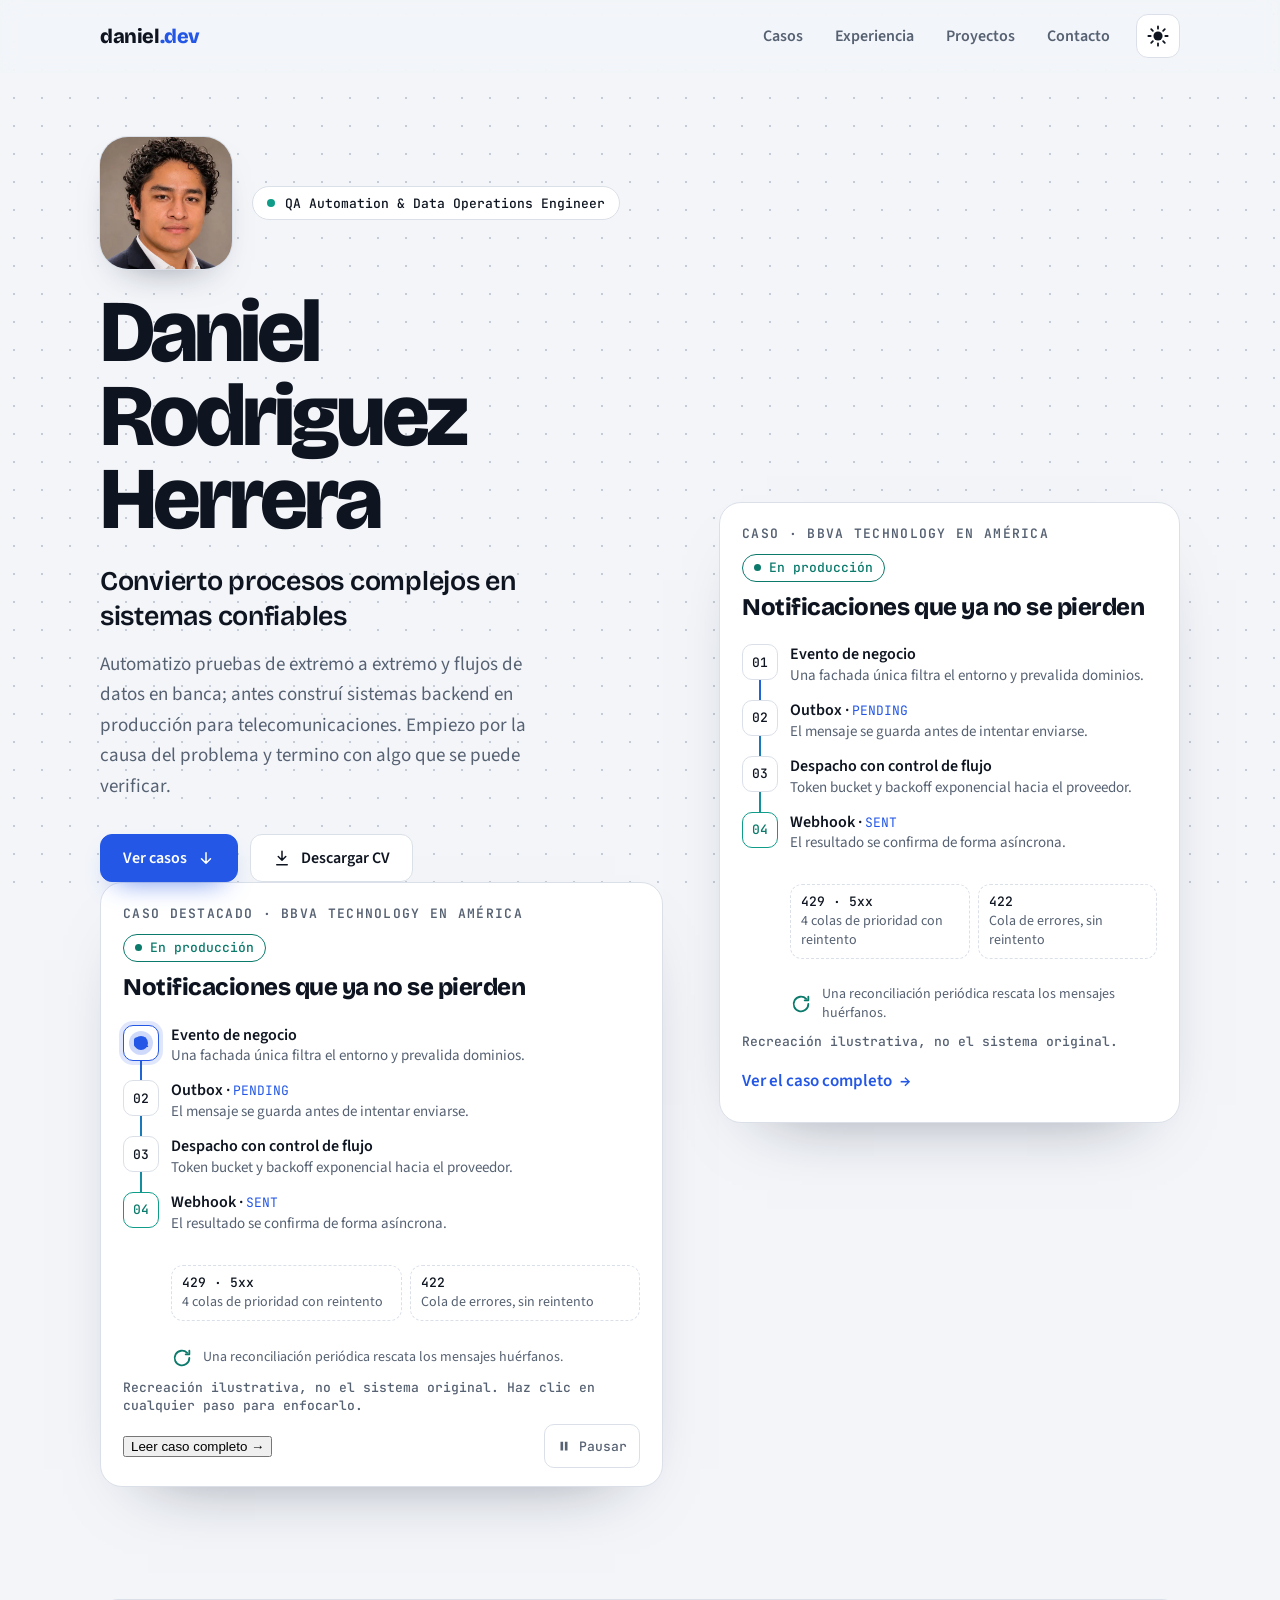
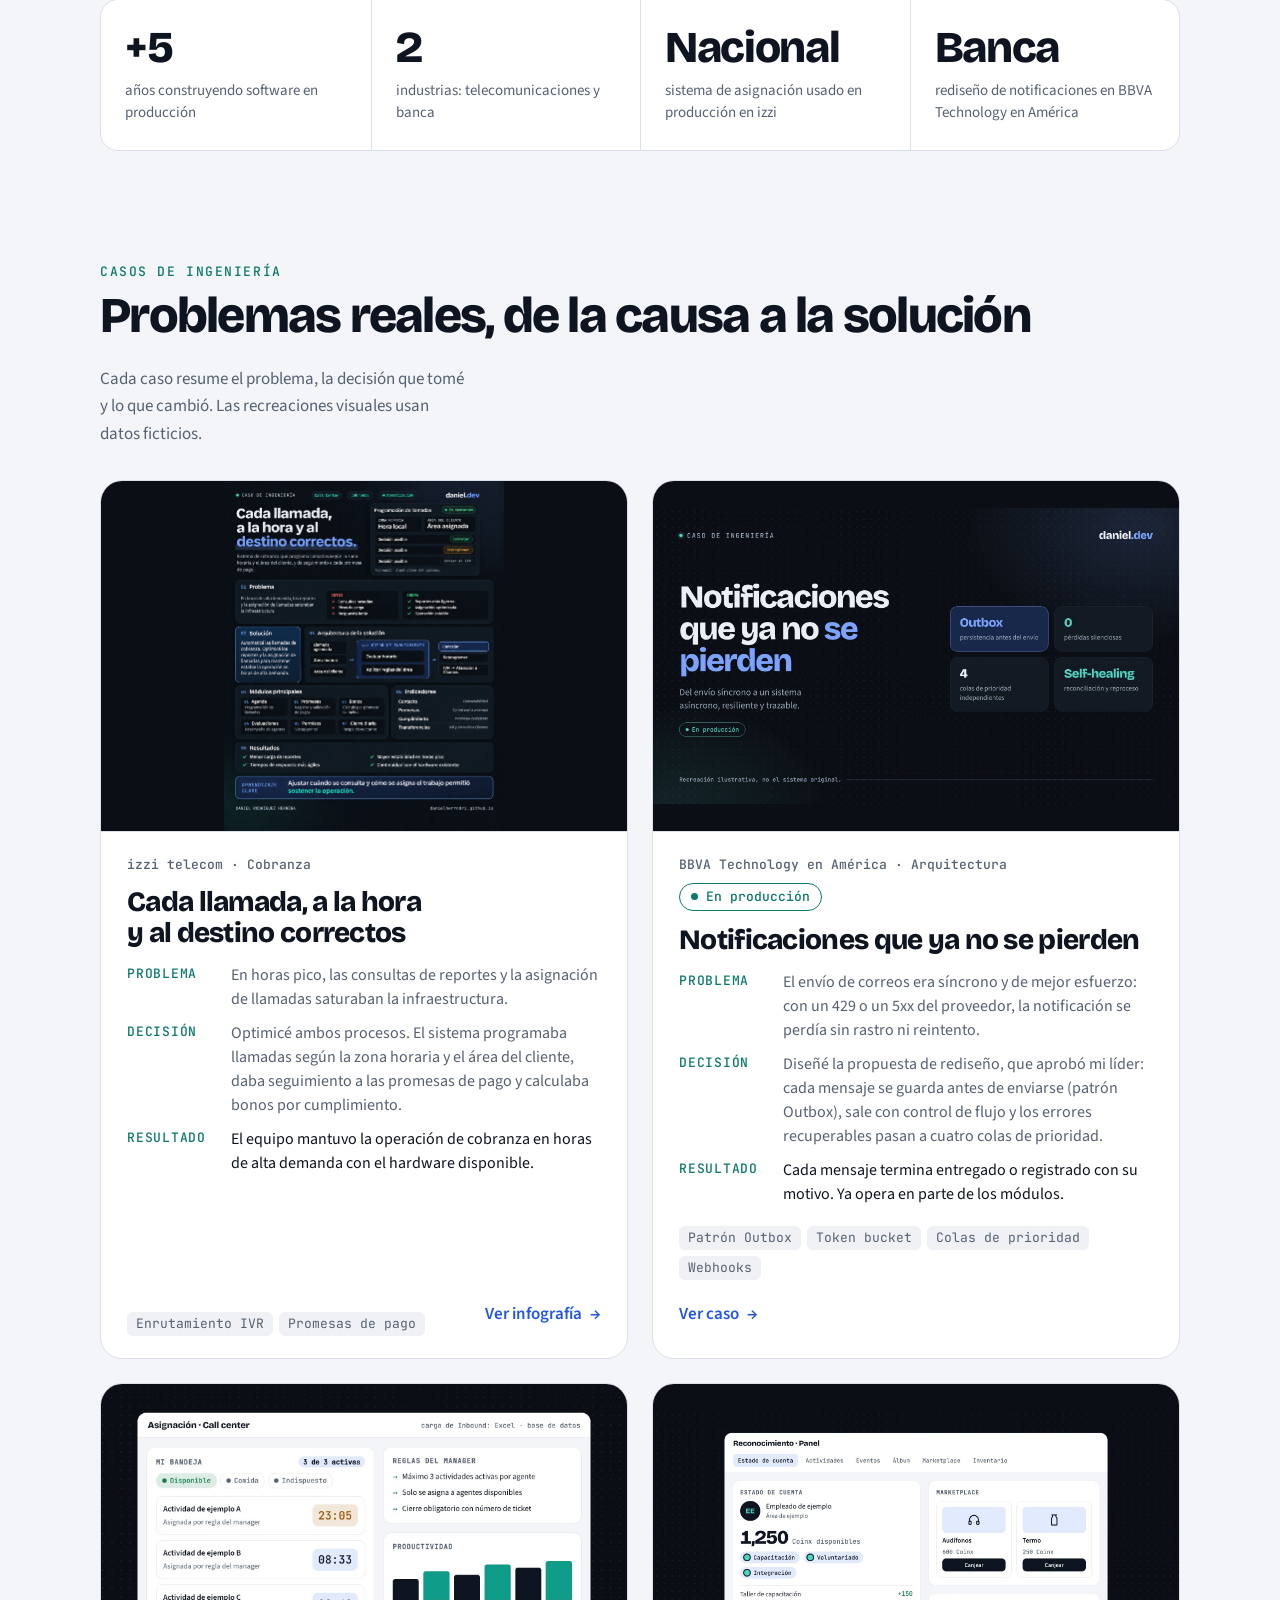
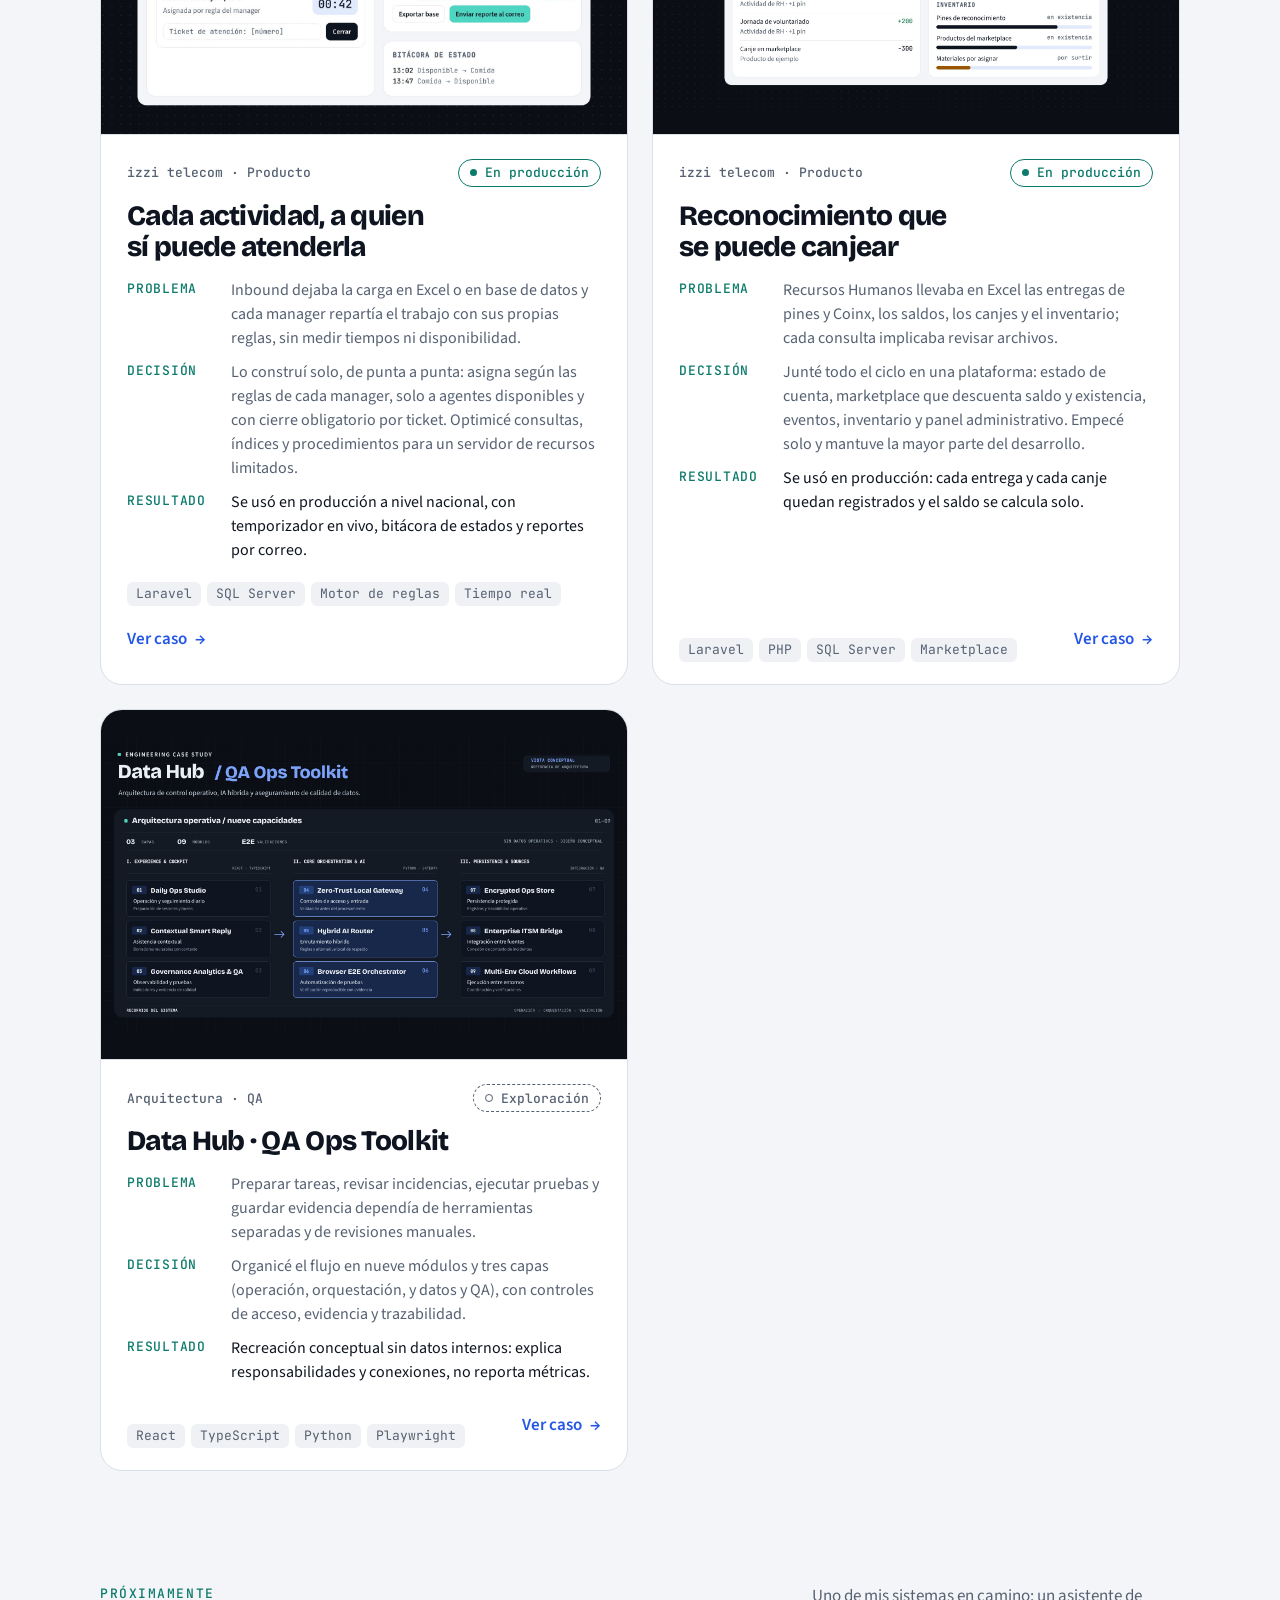
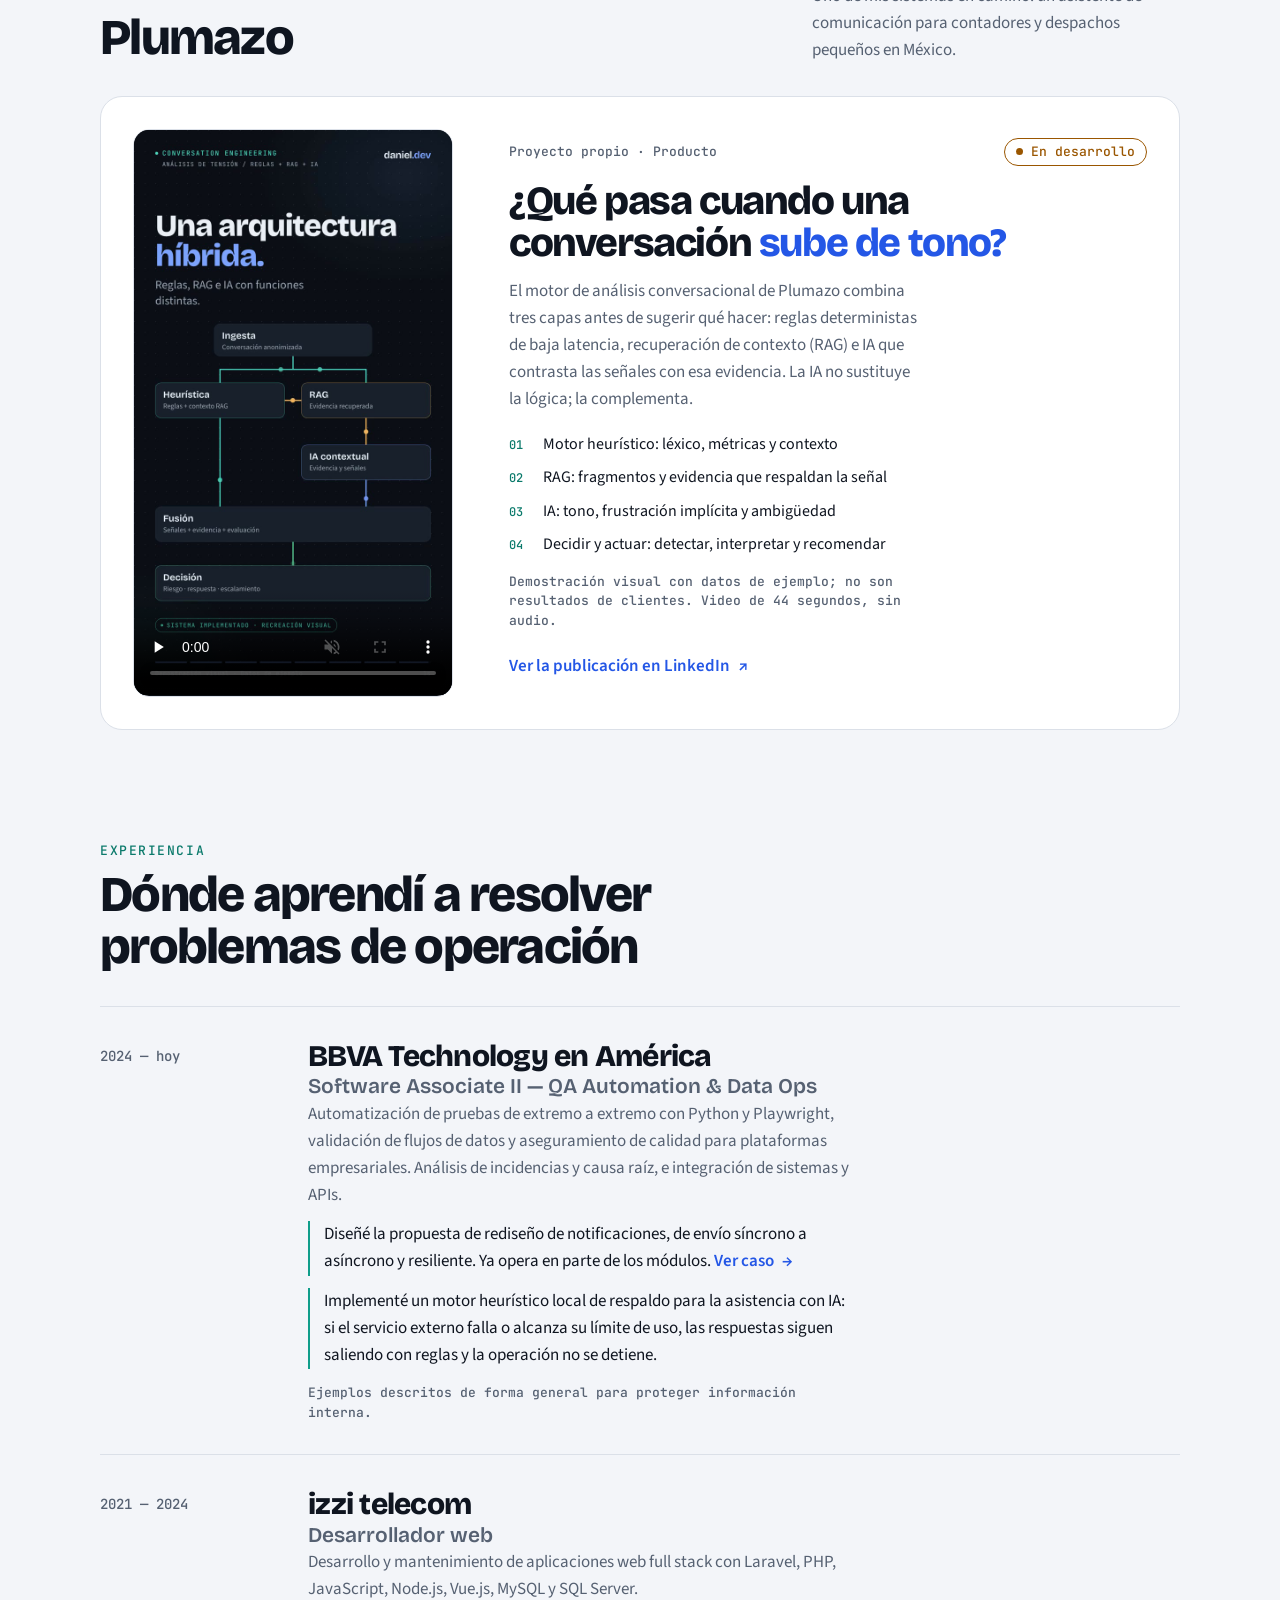
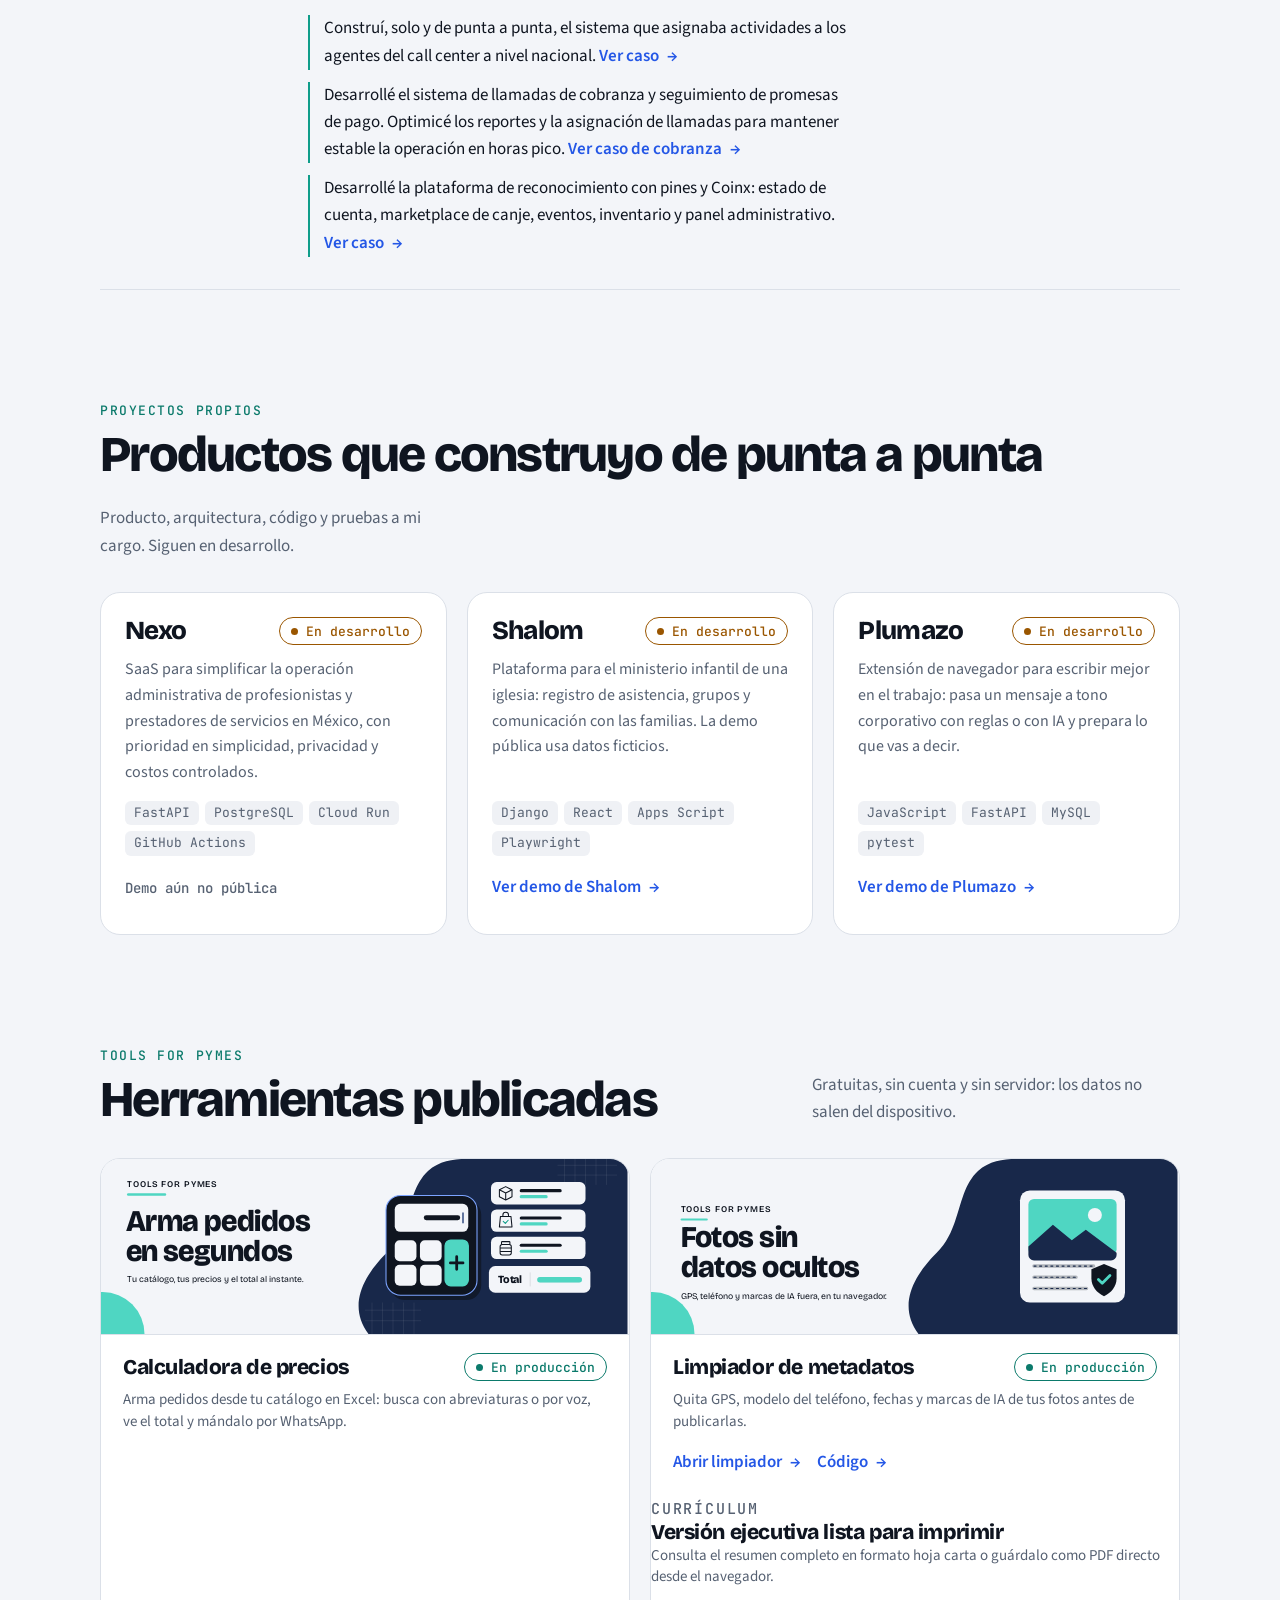
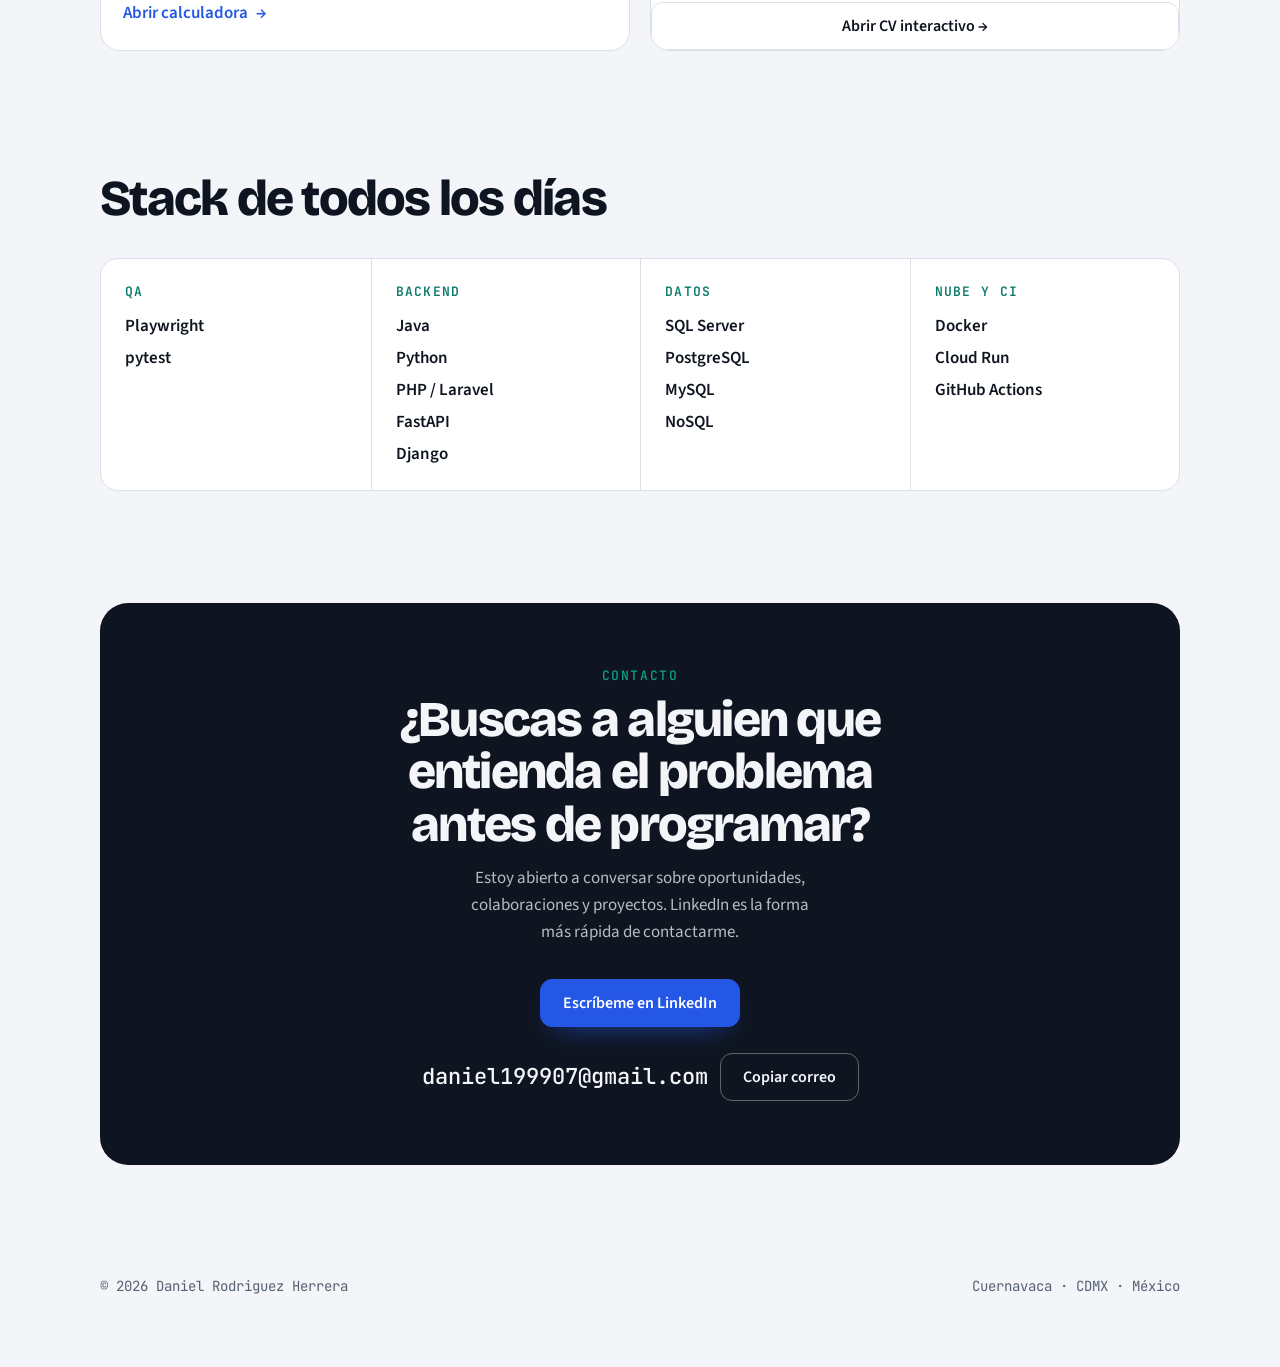
==== commit 5ecf6537: "Merge branch 'main' into gemini/propuesta" ====
--- a/index.html
+++ b/index.html
@@ -24,872 +24,339 @@
 <link rel="icon" href="data:image/svg+xml,%3Csvg xmlns='http://www.w3.org/2000/svg' viewBox='0 0 32 32'%3E%3Crect width='32' height='32' rx='7' fill='%232457e6'/%3E%3Ctext x='16' y='22' font-family='monospace' font-size='16' font-weight='700' fill='white' text-anchor='middle'%3Ed.%3C/text%3E%3C/svg%3E">
 <link rel="preconnect" href="https://fonts.googleapis.com">
 <link rel="preconnect" href="https://fonts.gstatic.com" crossorigin>
-<link rel="stylesheet" href="https://fonts.googleapis.com/css2?family=Bricolage+Grotesque:opsz,wght@12..96,400;12..96,600;12..96,700;12..96,800&family=Source+Sans+3:wght@400;500;600;700&family=JetBrains+Mono:wght@400;500;600&display=swap">
+<link rel="stylesheet" href="https://fonts.googleapis.com/css2?family=Bricolage+Grotesque:opsz,wght@12..96,400;12..96,600;12..96,800&family=Source+Sans+3:wght@400;600&family=JetBrains+Mono:wght@400;500&display=swap">
 <style>
 *,*::before,*::after{box-sizing:border-box}
-
-/* =========================================================
-   PALETA ORIGINAL DE DANIEL RODRIGUEZ HERRERA (INTACTA)
-   ========================================================= */
 :root{
-  --bg:#f3f5f9;
-  --surface:#ffffff;
-  --surface-2:#f8fafd;
-  --fg:#0f1520;
-  --muted:#566172;
-  --line:#dbe0e8;
-  --dot:#c4ccd7;
-  --accent:#2457e6;
-  --accent-2:#0f9d8a;
+  --bg:#f3f5f9; --surface:#ffffff; --fg:#0f1520; --muted:#566172; --line:#dbe0e8; --dot:#c4ccd7;
+  --accent:#2457e6; --accent-2:#0f9d8a; --accent-soft:#e2eafd; --ok:#127a49; --wip:#9a5600;
+  /* Turquesa para texto en modo claro: 4.8:1 sobre --bg y 5.2:1 sobre --surface */
   --accent-2-text:#0b7a6b;
-  --accent-soft:#e2eafd;
-  --ok:#127a49;
-  --wip:#9a5600;
-  --err:#a3302a;
-  /* Tokens oscuros Herrodri / Nexo */
-  --nx-verde:#0f1520;
-  --nx-texto:#eaf0f6;
-  --nx-suave:#9aa7b6;
-  --nx-linea:#253040;
-  --nx-lima:#4fd6c2;
-  --nx-papel:#f3f5f9;
-  --nx-muted:#566172;
-  --nx-borde:#dbe0e8;
-  --nx-alt:#e2eafd;
-  --nx-ok:#127a49;
-  --nx-okbg:color-mix(in srgb,#127a49 14%,#fff);
-  --nx-dif:#9a5600;
-  --nx-difbg:color-mix(in srgb,#9a5600 14%,#fff);
-  --nx-err:#a3302a;
-  --nx-errbg:color-mix(in srgb,#a3302a 12%,#fff);
-  /* Tipografía original */
   --f-display:"Bricolage Grotesque",ui-sans-serif,system-ui,sans-serif;
   --f-body:"Source Sans 3",ui-sans-serif,system-ui,sans-serif;
   --f-mono:"JetBrains Mono",ui-monospace,Consolas,monospace;
-  --radius:20px;
-  --shadow-sm:0 4px 16px -8px rgba(15,21,32,.08);
-  --shadow-md:0 20px 50px -30px rgba(15,21,32,.22);
-  --shadow-lg:0 32px 72px -36px rgba(15,21,32,.32);
+  --radius:18px;
   color-scheme:light;
 }
-@media (prefers-color-scheme:dark){
-  :root:not([data-theme="light"]){
-    --bg:#0b0f15;--surface:#131a23;--surface-2:#17202c;--fg:#eaf0f6;--muted:#9aa7b6;
-    --line:#253040;--dot:#1f2935;--accent:#7ca4ff;--accent-2:#4fd6c2;--accent-2-text:#4fd6c2;
-    --accent-soft:#18284a;--ok:#5fd39a;--wip:#f0b35c;--err:#f09a92;
-    --shadow-sm:0 4px 16px -8px rgba(0,0,0,.45);
-    --shadow-md:0 24px 56px -28px rgba(0,0,0,.6);
-    --shadow-lg:0 36px 80px -30px rgba(0,0,0,.75);
-    color-scheme:dark;
-  }
-}
-:root[data-theme="dark"]{
-  --bg:#0b0f15;--surface:#131a23;--surface-2:#17202c;--fg:#eaf0f6;--muted:#9aa7b6;
-  --line:#253040;--dot:#1f2935;--accent:#7ca4ff;--accent-2:#4fd6c2;--accent-2-text:#4fd6c2;
-  --accent-soft:#18284a;--ok:#5fd39a;--wip:#f0b35c;--err:#f09a92;
-  --shadow-sm:0 4px 16px -8px rgba(0,0,0,.45);
-  --shadow-md:0 24px 56px -28px rgba(0,0,0,.6);
-  --shadow-lg:0 36px 80px -30px rgba(0,0,0,.75);
-  color-scheme:dark;
-}
-
-html{scroll-behavior:smooth;scroll-padding-top:86px;-webkit-text-size-adjust:100%}
-body{
-  margin:0;
-  background:var(--bg);
-  color:var(--fg);
-  font:17px/1.62 var(--f-body);
-  overflow-x:hidden;
-  background-image:
-    radial-gradient(circle at 12% 0%, color-mix(in srgb,var(--accent) 8%,transparent), transparent 42%),
-    radial-gradient(circle at 88% 8%, color-mix(in srgb,var(--accent-2) 8%,transparent), transparent 38%),
-    radial-gradient(var(--dot) 1px,transparent 1.3px);
-  background-size:100% 900px, 100% 900px, 28px 28px;
-  background-repeat:no-repeat, no-repeat, repeat;
-  background-attachment:scroll, scroll, fixed;
-}
-img{max-width:100%;height:auto;display:block}
+@media (prefers-color-scheme:dark){:root:not([data-theme="light"]){--bg:#0b0f15;--surface:#131a23;--fg:#eaf0f6;--muted:#9aa7b6;--line:#253040;--dot:#1f2935;--accent:#7ca4ff;--accent-2:#4fd6c2;--accent-soft:#18284a;--ok:#5fd39a;--wip:#f0b35c;--accent-2-text:#4fd6c2;color-scheme:dark}}
+:root[data-theme="dark"]{--bg:#0b0f15;--surface:#131a23;--fg:#eaf0f6;--muted:#9aa7b6;--line:#253040;--dot:#1f2935;--accent:#7ca4ff;--accent-2:#4fd6c2;--accent-soft:#18284a;--ok:#5fd39a;--wip:#f0b35c;--accent-2-text:#4fd6c2;color-scheme:dark}
+
+html{scroll-behavior:smooth;scroll-padding-top:88px;-webkit-text-size-adjust:100%;-webkit-tap-highlight-color:color-mix(in srgb,var(--accent) 18%,transparent)}
+a,button{touch-action:manipulation}
+body{margin:0;background:var(--bg);color:var(--fg);font:17px/1.6 var(--f-body);overflow-x:hidden;
+  background-image:radial-gradient(var(--dot) 1px,transparent 1.3px);background-size:28px 28px;background-attachment:fixed}
+img{max-width:100%;display:block}
 [hidden]{display:none!important}
-a{color:var(--accent);text-decoration-thickness:1.5px;text-underline-offset:3px}
-button{font-family:inherit}
-:focus-visible{outline:2px solid var(--accent);outline-offset:3px;border-radius:8px}
-
-.wrap{max-width:1160px;margin:0 auto;padding:0 20px}
-main.wrap{display:flex;flex-direction:column;gap:92px;padding-top:28px;padding-bottom:76px}
-
-/* =========================================================
-   NAVBAR
-   ========================================================= */
-.top{
-  position:sticky;top:0;z-index:40;
-  background:color-mix(in srgb,var(--bg) 82%,transparent);
-  backdrop-filter:saturate(1.6) blur(14px);
-  -webkit-backdrop-filter:saturate(1.6) blur(14px);
-  border-bottom:1px solid transparent;
-  transition:border-color .25s,box-shadow .25s;
-}
-.top.scrolled{border-bottom-color:var(--line);box-shadow:var(--shadow-sm)}
-.top .wrap{display:flex;justify-content:space-between;align-items:center;gap:14px;min-height:70px}
-.logo{
-  display:inline-flex;align-items:center;gap:10px;min-height:44px;
-  font:800 20px var(--f-display);letter-spacing:-.025em;text-decoration:none;color:var(--fg);
-}
-.logo-mark{
-  width:30px;height:30px;border-radius:9px;background:var(--accent);color:#fff;
-  display:grid;place-items:center;font:700 14px var(--f-mono);
-  box-shadow:0 6px 16px -6px var(--accent);
-}
-:root[data-theme="dark"] .logo-mark{color:#0b0f15}
-@media (prefers-color-scheme:dark){:root:not([data-theme="light"]) .logo-mark{color:#0b0f15}}
-.logo span.dot{color:var(--accent)}
-
+a{color:var(--accent)}
+:focus-visible{outline:2px solid var(--accent);outline-offset:3px;border-radius:6px}
+.skip{position:absolute;left:16px;top:-60px;z-index:50;background:var(--accent);color:#fff;padding:12px 16px;border-radius:10px;font-weight:600;text-decoration:none}
+.skip:focus{top:12px}
+.wrap{max-width:1120px;margin:0 auto;padding-left:max(20px,env(safe-area-inset-left,0px));padding-right:max(20px,env(safe-area-inset-right,0px))}
+main.wrap{display:flex;flex-direction:column;gap:112px;padding-top:40px;padding-bottom:72px}
+
+/* Encabezado */
+.top{position:sticky;top:0;z-index:30;background:color-mix(in srgb,var(--bg) 86%,transparent);backdrop-filter:saturate(1.4) blur(10px);-webkit-backdrop-filter:saturate(1.4) blur(10px);border-bottom:1px solid transparent}
+.top.scrolled{border-bottom-color:var(--line)}
+.top .wrap{display:flex;justify-content:space-between;align-items:center;gap:16px;min-height:72px}
+.logo{display:inline-flex;align-items:center;min-height:44px;font:800 20px var(--f-display);letter-spacing:-.02em;text-decoration:none;color:var(--fg)}
+.logo span{color:var(--accent)}
 .nav{display:flex;align-items:center;gap:4px}
-.nav a.nav-link{
-  display:inline-flex;align-items:center;min-height:40px;padding:0 13px;border-radius:10px;
-  font:600 15px var(--f-body);color:var(--muted);text-decoration:none;
-  transition:color .2s,background-color .2s;
-}
-.nav a.nav-link:hover,.nav a.nav-link.active{color:var(--fg);background:var(--accent-soft)}
-.nav a.nav-link.active{color:var(--accent)}
-
-.nav-actions{display:flex;align-items:center;gap:8px;margin-left:8px}
-.cv-pill{
-  display:inline-flex;align-items:center;gap:7px;min-height:40px;padding:0 14px;
-  border-radius:11px;border:1px solid var(--line);background:var(--surface);
-  color:var(--fg);font:600 14px var(--f-mono);cursor:pointer;
-  transition:border-color .2s,color .2s,background-color .2s,transform .15s;
-}
-.cv-pill:hover{border-color:var(--accent);color:var(--accent);transform:translateY(-1px)}
-.cv-pill svg{width:15px;height:15px}
-
-.icon-btn{
-  display:inline-flex;align-items:center;justify-content:center;
-  width:40px;height:40px;border:1px solid var(--line);border-radius:11px;
-  background:var(--surface);color:var(--fg);cursor:pointer;
-  transition:border-color .2s,transform .15s;
-}
-.icon-btn:hover{border-color:var(--accent);transform:translateY(-1px)}
-.icon-btn svg{width:20px;height:20px;overflow:visible}
-.theme .core{fill:currentColor;transition:r .35s ease}
-.theme .bite{transition:cx .35s ease,cy .35s ease}
-.theme .rays{stroke:currentColor;stroke-width:2;stroke-linecap:round;fill:none;transform-origin:12px 12px;transition:transform .35s ease,opacity .25s}
+.nav a{display:inline-flex;align-items:center;min-height:44px;padding:0 14px;border-radius:10px;font:600 16px var(--f-body);color:var(--muted);text-decoration:none;transition:color .2s,background-color .2s}
+.nav a:hover{color:var(--fg);background:var(--accent-soft)}
+.icon-btn{display:inline-flex;align-items:center;justify-content:center;width:44px;height:44px;border:1px solid var(--line);border-radius:12px;background:var(--surface);color:var(--fg);cursor:pointer;transition:border-color .2s}
+.icon-btn:hover{border-color:var(--accent)}
+.icon-btn svg{width:22px;height:22px;overflow:visible}
+.theme{margin-left:8px}
+.theme .core{fill:currentColor;transition:r .4s ease}
+.theme .bite{transition:cx .4s ease,cy .4s ease}
+.theme .rays{stroke:currentColor;stroke-width:2;stroke-linecap:round;fill:none;transform-origin:12px 12px;transition:transform .4s ease,opacity .3s}
 .theme[aria-pressed="true"] .core{r:8px}
 .theme[aria-pressed="true"] .bite{cx:17px;cy:7px}
 .theme[aria-pressed="true"] .rays{transform:rotate(90deg) scale(.4);opacity:0}
 .menu-btn{display:none}
 .menu-btn svg{stroke:currentColor;stroke-width:2;stroke-linecap:round;fill:none}
 
-/* Menú móvil */
-.sheet{
-  position:fixed;inset:0;z-index:60;background:var(--bg);
-  display:flex;flex-direction:column;padding:18px 20px 28px;overflow-y:auto;
-}
-.sheet-head{display:flex;justify-content:space-between;align-items:center;min-height:52px}
-.sheet nav{display:flex;flex-direction:column;margin-top:20px}
-.sheet nav a,.sheet nav button{
-  display:flex;align-items:center;justify-content:space-between;min-height:60px;width:100%;
-  background:none;border:0;border-bottom:1px solid var(--line);text-align:left;cursor:pointer;
-  font:800 clamp(26px,7vw,36px)/1.1 var(--f-display);letter-spacing:-.03em;color:var(--fg);text-decoration:none;
-}
-.sheet nav a:hover,.sheet nav button:hover{color:var(--accent)}
-.sheet-foot{margin-top:auto;padding-top:20px;font:500 13px var(--f-mono);color:var(--muted)}
-
-/* =========================================================
-   TIPOGRAFÍA Y COMPONENTES COMPARTIDOS
-   ========================================================= */
-.eyebrow{
-  display:inline-flex;align-items:center;gap:8px;
-  font:600 12px var(--f-mono);text-transform:uppercase;letter-spacing:.12em;
-  color:var(--accent-2-text);margin:0;
-}
-.eyebrow::before{content:"";width:18px;height:2px;background:var(--accent-2);border-radius:2px}
+/* Menú móvil a pantalla completa */
+.sheet{position:fixed;inset:0;z-index:40;overscroll-behavior:contain;overflow-y:auto;background:var(--bg);display:flex;flex-direction:column;padding:16px max(20px,env(safe-area-inset-right,0px)) calc(24px + env(safe-area-inset-bottom,0px)) max(20px,env(safe-area-inset-left,0px))}
+.sheet-head{display:flex;justify-content:space-between;align-items:center;min-height:56px}
+.sheet nav{display:flex;flex-direction:column;gap:4px;margin-top:24px}
+.sheet nav a{display:flex;align-items:center;min-height:64px;font:800 clamp(30px,8vw,40px)/1 var(--f-display);letter-spacing:-.03em;color:var(--fg);text-decoration:none;border-bottom:1px solid var(--line)}
+.sheet nav a:hover{color:var(--accent)}
+.sheet .sheet-foot{margin-top:auto;font:500 14px var(--f-mono);color:var(--muted)}
+
+/* Tipografía de secciones */
+.eyebrow{font:500 13px var(--f-mono);text-transform:uppercase;letter-spacing:.12em;color:var(--accent-2-text);margin:0}
 h1,h2,h3{text-wrap:balance}
-h2.sec-title{font:800 clamp(30px,4vw,46px)/1.06 var(--f-display);letter-spacing:-.035em;margin:10px 0 0}
-.sec-head{display:flex;justify-content:space-between;align-items:flex-end;gap:20px;flex-wrap:wrap;margin-bottom:28px}
-.sec-intro{margin:0;max-width:48ch;color:var(--muted);font-size:17px}
-
-/* Badges de estado */
-.state{
-  display:inline-flex;align-items:center;gap:7px;min-height:26px;padding:0 11px;
-  border-radius:999px;border:1px solid currentColor;font:500 12px/1 var(--f-mono);white-space:nowrap;
-}
-.state::before{content:"";width:6px;height:6px;border-radius:50%;background:currentColor;flex:none}
-.state.prod{color:var(--accent-2-text);background:color-mix(in srgb,var(--accent-2) 10%,transparent)}
-.state.dev{color:var(--wip);background:color-mix(in srgb,var(--wip) 10%,transparent)}
+h2{font:800 clamp(32px,4.4vw,50px)/1.05 var(--f-display);letter-spacing:-.035em;margin:10px 0 0}
+.sec-head{display:flex;justify-content:space-between;align-items:flex-end;gap:24px;flex-wrap:wrap;margin-bottom:32px}
+.sec-head p.intro{margin:0;max-width:46ch;color:var(--muted)}
+
+/* Estados: solo tres, mismo formato */
+.state{display:inline-flex;align-items:center;gap:8px;min-height:28px;padding:0 11px;border-radius:999px;border:1px solid currentColor;font:500 13px/1 var(--f-mono);white-space:nowrap}
+.state::before{content:"";width:7px;height:7px;border-radius:50%;background:currentColor;flex:none}
+.state.prod{color:var(--accent-2-text)}
+.state.dev{color:var(--wip)}
 .state.exp{color:var(--muted);border-style:dashed}
-.state.exp::before{background:transparent;border:1.5px solid currentColor;width:7px;height:7px}
+.state.exp::before{background:transparent;border:1.5px solid currentColor;width:8px;height:8px}
 
 .tags{display:flex;flex-wrap:wrap;gap:6px;list-style:none;margin:0;padding:0}
-.tags li{
-  font:500 12px/1.35 var(--f-mono);color:var(--muted);
-  background:color-mix(in srgb,var(--line) 48%,transparent);
-  border:1px solid color-mix(in srgb,var(--line) 80%,transparent);
-  border-radius:7px;padding:3px 9px;
-}
-
-/* Botones */
-.btn{
-  display:inline-flex;align-items:center;justify-content:center;gap:9px;
-  min-height:46px;padding:0 20px;border-radius:12px;
-  font:600 15.5px var(--f-body);text-decoration:none;cursor:pointer;
-  transition:background-color .2s,border-color .2s,box-shadow .2s,transform .2s,color .2s;
-}
-.btn svg{width:17px;height:17px;flex:none}
-.btn.primary{
-  background:var(--accent);color:#fff;border:1px solid var(--accent);
-  box-shadow:0 12px 26px -14px var(--accent);
-}
-.btn.primary:hover{transform:translateY(-2px);box-shadow:0 18px 34px -14px var(--accent)}
+.tags li{font:400 13px/1.4 var(--f-mono);color:var(--muted);background:color-mix(in srgb,var(--line) 45%,transparent);border-radius:6px;padding:3px 9px}
+
+/* Botones y enlaces */
+.btn{display:inline-flex;align-items:center;justify-content:center;gap:10px;min-height:48px;padding:0 22px;border-radius:12px;font:600 16px var(--f-body);text-decoration:none;cursor:pointer;transition:background-color .2s,border-color .2s,box-shadow .2s,transform .2s}
+.btn svg{width:18px;height:18px;flex:none}
+.btn.primary{background:var(--accent);color:#fff;border:1px solid var(--accent);box-shadow:0 12px 28px -16px var(--accent)}
+.btn.primary:hover{transform:translateY(-2px);box-shadow:0 18px 34px -16px var(--accent)}
+.btn.ghost{border:1px solid var(--line);background:var(--surface);color:var(--fg)}
+.btn.ghost:hover{border-color:var(--accent);color:var(--accent)}
 :root[data-theme="dark"] .btn.primary{color:#0b0f15}
 @media (prefers-color-scheme:dark){:root:not([data-theme="light"]) .btn.primary{color:#0b0f15}}
-.btn.ghost{border:1px solid var(--line);background:var(--surface);color:var(--fg)}
-.btn.ghost:hover{border-color:var(--accent);color:var(--accent);transform:translateY(-1px)}
-.btn.subtle{border:1px solid transparent;background:var(--accent-soft);color:var(--accent)}
-.btn.subtle:hover{border-color:var(--accent)}
-
-.more-btn{
-  display:inline-flex;align-items:center;gap:7px;min-height:38px;padding:0;
-  background:none;border:0;font:600 15.5px var(--f-body);color:var(--accent);
-  text-decoration:none;cursor:pointer;transition:gap .2s;
-}
-.more-btn:hover{text-decoration:underline;gap:10px}
-
-/* =========================================================
-   HERO REDISEÑADO
-   ========================================================= */
-.hero-wrap{display:flex;flex-direction:column;gap:32px}
-.hero{
-  display:grid;grid-template-columns:minmax(0,1.08fr) minmax(0,.92fr);
-  gap:44px;align-items:center;padding-top:12px;
-}
-.id-row{display:flex;align-items:center;gap:18px;flex-wrap:wrap;margin-bottom:20px}
-.me{
-  position:relative;width:108px;height:108px;flex:none;border-radius:24px;
-  overflow:hidden;background:var(--line);
-  box-shadow:0 0 0 2px var(--surface),0 0 0 3.5px var(--line),0 18px 36px -20px rgba(15,21,32,.45);
-  cursor:crosshair;
-}
-.me img,.me canvas{position:absolute;inset:0;width:100%;height:100%;object-fit:cover;display:block}
+.more{display:inline-flex;align-items:center;gap:8px;min-height:44px;font-weight:600;color:var(--accent);text-decoration:none}
+.more:hover{text-decoration:underline;text-underline-offset:4px}
+.more .arr{transition:transform .2s}
+.more:hover .arr{transform:translateX(3px)}
+.muted-note{display:inline-flex;align-items:center;min-height:44px;font:500 14px var(--f-mono);color:var(--muted)}
+
+/* Inicio */
+.hero{display:grid;grid-template-columns:minmax(0,1.1fr) minmax(0,.9fr);gap:56px;align-items:center;padding-top:24px}
+.badge{display:inline-flex;align-items:center;gap:10px;min-height:34px;padding:0 14px;border:1px solid var(--line);border-radius:999px;background:var(--surface);font:500 13px var(--f-mono);color:var(--fg)}
+.badge::before{content:"";width:8px;height:8px;border-radius:50%;background:var(--accent-2)}
+h1{font:800 clamp(46px,7vw,88px)/.95 var(--f-display);letter-spacing:-.045em;margin:22px 0 0}
+.role{font:600 clamp(21px,2.5vw,27px)/1.3 var(--f-display);letter-spacing:-.01em;margin:22px 0 0;max-width:24ch}
+.lead{font-size:19px;color:var(--muted);max-width:52ch;margin:16px 0 0}
+.cta{display:flex;gap:12px;flex-wrap:wrap;margin-top:32px}
+
+/* Tarjeta-diagrama del caso de notificaciones */
+.flow{background:var(--surface);border:1px solid var(--line);border-radius:22px;padding:22px 22px 18px;box-shadow:0 30px 70px -48px rgba(15,25,45,.55)}
+.flow-head{display:flex;justify-content:space-between;align-items:center;gap:12px;flex-wrap:wrap}
+.flow-head b{font:600 13px var(--f-mono);color:var(--muted);text-transform:uppercase;letter-spacing:.1em}
+.flow h2.flow-title{font:800 24px/1.15 var(--f-display);letter-spacing:-.02em;margin:12px 0 16px}
+.steps{list-style:none;margin:0;padding:0;position:relative}
+.steps::before{content:"";position:absolute;left:17px;top:18px;bottom:18px;width:2px;background:linear-gradient(var(--accent),var(--accent-2))}
+.steps li{position:relative;display:grid;grid-template-columns:36px minmax(0,1fr);gap:12px;align-items:start;padding:7px 0}
+.steps .n{position:relative;z-index:1;display:grid;place-items:center;width:36px;height:36px;border-radius:10px;background:var(--surface);border:1.5px solid var(--line);font:500 13px var(--f-mono);color:var(--fg)}
+.steps li:last-child .n{border-color:var(--accent-2);color:var(--accent-2-text)}
+.steps strong{display:block;font:600 16px/1.3 var(--f-body)}
+.steps code{font:400 13px var(--f-mono);color:var(--accent)}
+.steps span{display:block;font-size:15px;color:var(--muted);line-height:1.4}
+.forks{display:grid;grid-template-columns:1fr 1fr;gap:8px;margin:10px 0 0 48px}
+.fork{border:1px dashed var(--line);border-radius:12px;padding:8px 10px;font-size:14px;line-height:1.35;color:var(--muted)}
+.fork code{display:block;font:500 13px var(--f-mono);color:var(--fg);margin-bottom:2px}
+.heal{display:flex;gap:10px;align-items:center;margin:12px 0 0 48px;font-size:14px;color:var(--muted);line-height:1.35}
+.heal svg{width:22px;height:22px;flex:none;stroke:var(--accent-2-text);fill:none;stroke-width:2;stroke-linecap:round;stroke-linejoin:round}
+.flow .more{margin-top:8px}
+.flow-note{margin:10px 0 0;font:500 13px/1.45 var(--f-mono);color:var(--muted)}
+.xp-disc{margin-top:14px!important;font:500 13px/1.5 var(--f-mono);color:var(--muted)!important}
+
+/* Retrato: se arma de pixeles al cargar y se vuelve a pixelar al pasar el puntero */
+.id-row{display:flex;align-items:center;gap:20px;flex-wrap:wrap}
+.me{position:relative;width:132px;height:132px;flex:none;border-radius:28px;overflow:hidden;background:var(--line);box-shadow:0 0 0 1px var(--line),0 18px 40px -26px rgba(15,25,45,.6);cursor:crosshair}
+.me img,.me canvas{position:absolute;inset:0;width:100%;height:100%;display:block}
 .me canvas{image-rendering:pixelated}
-.id-badges{display:flex;flex-direction:column;gap:7px;align-items:flex-start}
-.badge{
-  display:inline-flex;align-items:center;gap:9px;min-height:32px;padding:0 13px;
-  border:1px solid var(--line);border-radius:999px;background:var(--surface);
-  font:500 12.5px var(--f-mono);color:var(--fg);margin:0;box-shadow:var(--shadow-sm);
-}
-.badge::before{content:"";width:8px;height:8px;border-radius:50%;background:var(--accent-2);box-shadow:0 0 0 3px color-mix(in srgb,var(--accent-2) 25%,transparent)}
-.loc-pill{
-  font:500 12px var(--f-mono);color:var(--muted);padding-left:4px;
-}
-
-.hero h1{
-  font:800 clamp(40px,6vw,74px)/.97 var(--f-display);letter-spacing:-.045em;margin:0;
-}
-.hero .role{
-  font:700 clamp(20px,2.3vw,26px)/1.28 var(--f-display);letter-spacing:-.015em;
-  margin:18px 0 0;color:var(--fg);
-}
-.hero .role span{
-  background:linear-gradient(transparent 64%, color-mix(in srgb,var(--accent-2) 28%,transparent) 64%);
-  padding:0 2px;
-}
-.hero .lead{font-size:18px;color:var(--muted);max-width:52ch;margin:14px 0 0;line-height:1.6}
-.cta{display:flex;gap:10px;flex-wrap:wrap;margin-top:26px}
-
-/* Tarjeta-diagrama interactiva del Hero */
-.flow{
-  background:var(--surface);border:1px solid var(--line);border-radius:24px;
-  padding:22px 22px 18px;box-shadow:var(--shadow-md);position:relative;overflow:hidden;
-}
-.flow::before{
-  content:"";position:absolute;top:0;left:0;right:0;height:3px;
-  background:linear-gradient(90deg,var(--accent),var(--accent-2));
-}
-.flow-head{display:flex;justify-content:space-between;align-items:center;gap:10px;flex-wrap:wrap}
-.flow-head b{font:600 12px var(--f-mono);color:var(--muted);text-transform:uppercase;letter-spacing:.09em}
-.flow h2.flow-title{font:800 22px/1.15 var(--f-display);letter-spacing:-.02em;margin:10px 0 14px}
+
+/* Diagrama en movimiento: un mensaje recorre el flujo, reintenta tras un 429 y termina en SENT */
 .steps-wrap{position:relative}
-.steps{list-style:none;margin:0;padding:0;position:relative}
-.steps::before{
-  content:"";position:absolute;left:17px;top:18px;bottom:18px;width:2px;
-  background:linear-gradient(var(--accent),var(--accent-2));opacity:.65;
-}
-.steps li{
-  position:relative;display:grid;grid-template-columns:36px minmax(0,1fr);gap:12px;
-  align-items:start;padding:7px 8px 7px 0;border-radius:12px;cursor:pointer;
-  transition:background-color .2s;
-}
-.steps li:hover{background:color-mix(in srgb,var(--accent-soft) 45%,transparent)}
-.steps .n{
-  position:relative;z-index:1;display:grid;place-items:center;width:36px;height:36px;
-  border-radius:10px;background:var(--surface);border:1.5px solid var(--line);
-  font:600 12.5px var(--f-mono);color:var(--fg);
-  transition:border-color .3s,color .3s,background-color .3s,box-shadow .3s;
-}
-.steps li:last-child .n{border-color:var(--accent-2);color:var(--accent-2-text)}
-.steps strong{display:block;font:600 15.5px/1.3 var(--f-body)}
-.steps code{font:500 12.5px var(--f-mono);color:var(--accent);background:var(--accent-soft);padding:1px 5px;border-radius:5px}
-.steps span{display:block;font-size:14px;color:var(--muted);line-height:1.4;margin-top:2px}
-
-.steps-wrap .packet{
-  position:absolute;left:11px;top:0;z-index:2;width:14px;height:14px;border-radius:50%;
-  background:var(--accent);box-shadow:0 0 0 5px color-mix(in srgb,var(--accent) 22%,transparent);
-  opacity:0;transform:translate(0,var(--y,0px));
-  transition:transform .65s cubic-bezier(.4,0,.2,1),opacity .3s,background-color .3s;
-  pointer-events:none;
-}
+.steps-wrap .packet{position:absolute;left:11px;top:0;z-index:2;width:14px;height:14px;border-radius:50%;background:var(--accent);box-shadow:0 0 0 5px color-mix(in srgb,var(--accent) 22%,transparent);opacity:0;transform:translate(0,var(--y,0px));transition:transform .7s cubic-bezier(.4,0,.2,1),opacity .3s,background-color .3s;pointer-events:none}
 .flow.anim .packet{opacity:1}
 .flow[data-step="4"] .packet{background:var(--accent-2);box-shadow:0 0 0 5px color-mix(in srgb,var(--accent-2) 25%,transparent)}
-.flow.retry .packet{transform:translate(24px,var(--y,0px))}
-.flow[data-step="1"] .steps li:nth-of-type(1) .n,
-.flow[data-step="2"] .steps li:nth-of-type(2) .n,
-.flow[data-step="3"] .steps li:nth-of-type(3) .n{
-  border-color:var(--accent);color:var(--accent);
-  box-shadow:0 0 0 4px color-mix(in srgb,var(--accent) 14%,transparent);
-}
-.flow[data-step="4"] .steps li:nth-of-type(4) .n{
-  background:color-mix(in srgb,var(--accent-2) 15%,var(--surface));
-  box-shadow:0 0 0 4px color-mix(in srgb,var(--accent-2) 18%,transparent);
-}
-
-.forks{display:grid;grid-template-columns:1fr 1fr;gap:8px;margin:10px 0 0 48px}
-.fork{
-  border:1px dashed var(--line);border-radius:12px;padding:8px 10px;
-  font-size:13.5px;line-height:1.35;color:var(--muted);margin:0;
-  transition:border-color .3s,background-color .3s,color .3s;
-}
-.fork code{display:block;font:600 12px var(--f-mono);color:var(--fg);margin-bottom:2px}
+.flow.retry .packet{transform:translate(26px,var(--y,0px))}
+.steps .n{transition:border-color .3s,color .3s,background-color .3s,box-shadow .3s}
+.flow[data-step="1"] .steps li:nth-of-type(1) .n,.flow[data-step="2"] .steps li:nth-of-type(2) .n,.flow[data-step="3"] .steps li:nth-of-type(3) .n{border-color:var(--accent);color:var(--accent);box-shadow:0 0 0 4px color-mix(in srgb,var(--accent) 14%,transparent)}
+.flow[data-step="4"] .steps li:nth-of-type(4) .n{background:color-mix(in srgb,var(--accent-2) 14%,var(--surface));box-shadow:0 0 0 4px color-mix(in srgb,var(--accent-2) 16%,transparent)}
+.fork{transition:border-color .3s,background-color .3s,color .3s}
 .flow.retry .fork.r{border-style:solid;border-color:var(--accent);background:var(--accent-soft);color:var(--fg)}
-.heal{display:flex;gap:9px;align-items:center;margin:12px 0 0 48px;font-size:13.5px;color:var(--muted);line-height:1.35}
-.heal svg{width:19px;height:19px;flex:none;stroke:var(--accent-2-text);fill:none;stroke-width:2;stroke-linecap:round;stroke-linejoin:round}
-.flow-note{margin:10px 0 0;font:500 12px/1.4 var(--f-mono);color:var(--muted)}
-.flow-foot{display:flex;justify-content:space-between;align-items:center;gap:10px;flex-wrap:wrap;margin-top:12px;padding-top:10px;border-top:1px solid var(--line)}
-.pause{
-  display:inline-flex;align-items:center;gap:7px;min-height:36px;padding:0 11px;
-  border:1px solid var(--line);border-radius:9px;background:var(--surface-2);
-  color:var(--muted);font:500 12.5px var(--f-mono);cursor:pointer;transition:border-color .2s,color .2s;
-}
+.flow-foot{display:flex;justify-content:space-between;align-items:center;gap:12px;flex-wrap:wrap;margin-top:8px}
+.flow-foot .more{margin-top:0}
+.pause{display:inline-flex;align-items:center;gap:8px;min-height:44px;padding:0 12px;border:1px solid var(--line);border-radius:10px;background:transparent;color:var(--muted);font:500 13px var(--f-mono);cursor:pointer;transition:border-color .2s,color .2s}
 .pause:hover{border-color:var(--accent);color:var(--fg)}
-.pause svg{width:13px;height:13px;fill:currentColor}
-
-/* Cifras Bento Strip */
-.stats{
-  display:grid;grid-template-columns:repeat(4,minmax(0,1fr));
-  border:1px solid var(--line);border-radius:var(--radius);
-  background:var(--surface);overflow:hidden;margin:0;box-shadow:var(--shadow-sm);
-}
-.stat{padding:22px 22px;border-left:1px solid var(--line);min-width:0;position:relative}
+.pause svg{width:14px;height:14px;fill:currentColor}
+
+/* Cifras */
+.stats{display:grid;grid-template-columns:repeat(4,minmax(0,1fr));border:1px solid var(--line);border-radius:var(--radius);background:var(--surface);overflow:hidden;margin:0}
+.stat{padding:26px 24px;border-left:1px solid var(--line);min-width:0}
 .stat:first-child{border-left:0}
-.stat dt{
-  font:800 clamp(26px,3vw,36px)/1 var(--f-display);letter-spacing:-.03em;
-  font-variant-numeric:tabular-nums;color:var(--fg);
-}
-.stat:nth-child(1) dt{color:var(--accent)}
-.stat:nth-child(4) dt{color:var(--accent-2-text)}
-.stat dd{margin:8px 0 0;font-size:14.5px;line-height:1.45;color:var(--muted)}
-
-/* =========================================================
-   FILTROS Y CASOS DE INGENIERÍA (BENTO FEATURED + 2x2)
-   ========================================================= */
-.filter-bar{display:flex;flex-wrap:wrap;gap:8px;margin-bottom:24px}
-.filter-pill{
-  display:inline-flex;align-items:center;gap:7px;min-height:38px;padding:0 15px;
-  border-radius:999px;border:1px solid var(--line);background:var(--surface);
-  color:var(--muted);font:600 14px var(--f-body);cursor:pointer;
-  transition:all .2s;
-}
-.filter-pill:hover{border-color:var(--accent);color:var(--fg)}
-.filter-pill.active{background:var(--accent);border-color:var(--accent);color:#fff}
-:root[data-theme="dark"] .filter-pill.active{color:#0b0f15}
-@media (prefers-color-scheme:dark){:root:not([data-theme="light"]) .filter-pill.active{color:#0b0f15}}
-.filter-pill .cnt{
-  font:600 11.5px var(--f-mono);padding:2px 6px;border-radius:999px;
-  background:color-mix(in srgb,currentColor 14%,transparent);
-}
-
-.cases-grid{display:grid;grid-template-columns:repeat(2,minmax(0,1fr));gap:22px}
-.case-card{
-  display:flex;flex-direction:column;background:var(--surface);
-  border:1px solid var(--line);border-radius:22px;overflow:hidden;
-  box-shadow:var(--shadow-sm);transition:border-color .25s,box-shadow .25s,transform .25s;
-}
-.case-card:hover{border-color:var(--accent);box-shadow:0 24px 54px -34px var(--accent);transform:translateY(-3px)}
-.case-card.featured{grid-column:1/-1;display:grid;grid-template-columns:minmax(0,1.05fr) minmax(0,1fr)}
-.case-card.featured .case-media{aspect-ratio:auto;min-height:300px;border-bottom:0;border-right:1px solid var(--line)}
-
-.case-media{
-  position:relative;display:block;aspect-ratio:16/10;background:#0b0f15;
-  overflow:hidden;border-bottom:1px solid var(--line);cursor:pointer;border:0;padding:0;width:100%;
-}
+.stat dt{font:800 clamp(30px,3.6vw,44px)/1 var(--f-display);letter-spacing:-.03em;font-variant-numeric:tabular-nums}
+.stat dd{margin:10px 0 0;font-size:15px;line-height:1.45;color:var(--muted)}
+
+/* Casos */
+.cases{display:grid;grid-template-columns:repeat(2,minmax(0,1fr));gap:24px}
+.case{display:flex;flex-direction:column;background:var(--surface);border:1px solid var(--line);border-radius:22px;overflow:hidden;transition:border-color .25s,box-shadow .25s,transform .25s}
+.case:hover{border-color:var(--accent);box-shadow:0 30px 60px -44px var(--accent);transform:translateY(-3px)}
+/* Próximamente: Plumazo */
+.soon{display:grid;grid-template-columns:minmax(0,320px) minmax(0,1fr);gap:clamp(24px,5vw,56px);align-items:center;background:var(--surface);border:1px solid var(--line);border-radius:22px;padding:clamp(18px,3vw,32px)}
+.soon-media{border-radius:16px;overflow:hidden;border:1px solid var(--line);background:#0b0f15}
+.soon-media video{display:block;width:100%;height:auto;aspect-ratio:9/16;background:#0b0f15}
+.soon-body{display:flex;flex-direction:column;gap:14px;min-width:0}
+.soon-body h3{font:800 clamp(28px,3.6vw,40px)/1.05 var(--f-display);letter-spacing:-.035em;margin:0}
+.soon-body h3 em{font-style:normal;color:var(--accent)}
+.soon-body p{margin:0;color:var(--muted);max-width:52ch}
+.soon-steps{list-style:none;margin:4px 0 0;padding:0;display:grid;gap:8px}
+.soon-steps li{display:flex;gap:12px;align-items:baseline;font-size:16px}
+.soon-steps b{font:500 12px var(--f-mono);color:var(--accent-2-text);min-width:22px}
+.soon-note{font:500 13px/1.5 var(--f-mono);color:var(--muted)}
+@media (max-width:760px){.soon{grid-template-columns:1fr}.soon-media{max-width:320px;width:100%;margin:0 auto}}
+.case-media{display:block;aspect-ratio:3/2;background:#0b0f15;overflow:hidden;border-bottom:1px solid var(--line)}
 .case-media img{width:100%;height:100%;object-fit:cover;transition:transform .5s ease}
-.case-media.fit img{object-fit:contain;padding:8px}
-.case-card:hover .case-media img{transform:scale(1.03)}
-.case-media-badge{
-  position:absolute;top:12px;left:12px;z-index:2;
-  background:rgba(15,21,32,.84);color:#eaf0f6;backdrop-filter:blur(8px);
-  border:1px solid rgba(255,255,255,.12);border-radius:999px;
-  padding:4px 10px;font:500 11.5px var(--f-mono);
-}
-
+.case:hover .case-media img{transform:scale(1.02)}
+.case-media.fit img{object-fit:contain}
 .case-body{display:flex;flex-direction:column;gap:14px;padding:24px 26px 22px;flex:1}
 .case-meta{display:flex;justify-content:space-between;align-items:center;gap:10px;flex-wrap:wrap}
-.case-meta .org{font:500 12.5px var(--f-mono);color:var(--muted)}
-.case-card h3{font:800 clamp(22px,2.2vw,27px)/1.14 var(--f-display);letter-spacing:-.025em;margin:0}
-.pdr{margin:0;display:grid;gap:9px}
-.pdr div{display:grid;grid-template-columns:86px minmax(0,1fr);gap:10px;align-items:baseline}
-.pdr dt{font:600 11.5px/1.6 var(--f-mono);color:var(--accent-2-text);text-transform:uppercase;letter-spacing:.07em}
-.pdr dd{margin:0;font-size:15.5px;line-height:1.5;color:var(--muted)}
-.pdr div:last-child dd{color:var(--fg);font-weight:500}
-.case-foot{
-  display:flex;justify-content:space-between;align-items:center;gap:12px;flex-wrap:wrap;
-  margin-top:auto;padding-top:12px;border-top:1px solid color-mix(in srgb,var(--line) 65%,transparent);
-}
-
-/* =========================================================
-   EXPERIENCIA Y FORMACIÓN (TIMELINE EDITORIAL)
-   ========================================================= */
-.xp-layout{display:grid;grid-template-columns:minmax(0,1.45fr) minmax(0,.75fr);gap:28px;align-items:start}
-.timeline{display:flex;flex-direction:column;gap:20px;position:relative;padding-left:26px}
-.timeline::before{
-  content:"";position:absolute;left:7px;top:14px;bottom:14px;width:2px;
-  background:linear-gradient(var(--accent),var(--accent-2));opacity:.45;
-}
-.xp-card{
-  position:relative;background:var(--surface);border:1px solid var(--line);
-  border-radius:20px;padding:24px 26px;box-shadow:var(--shadow-sm);
-}
-.xp-card::before{
-  content:"";position:absolute;left:-25px;top:28px;width:12px;height:12px;
-  border-radius:50%;background:var(--accent);border:3px solid var(--bg);
-  box-shadow:0 0 0 2px var(--accent);
-}
-.xp-card.past::before{background:var(--accent-2);box-shadow:0 0 0 2px var(--accent-2)}
-.xp-top{display:flex;justify-content:space-between;align-items:baseline;gap:12px;flex-wrap:wrap}
-.xp-card h3{font:800 clamp(22px,2.3vw,26px)/1.15 var(--f-display);letter-spacing:-.025em;margin:0}
-.xp-when{
-  font:500 12.5px var(--f-mono);color:var(--accent-2-text);
-  background:color-mix(in srgb,var(--accent-2) 10%,transparent);
-  padding:4px 10px;border-radius:999px;white-space:nowrap;
-}
-.xp-role{font:600 17.5px/1.3 var(--f-display);color:var(--fg);margin:6px 0 12px}
-.xp-summary{margin:0 0 14px;color:var(--muted);font-size:15.5px}
-.xp-highlights{list-style:none;margin:0;padding:0;display:flex;flex-direction:column;gap:10px}
-.xp-highlights li{
-  padding:10px 14px;border-left:2.5px solid var(--accent-2);
-  background:var(--surface-2);border-radius:0 12px 12px 0;font-size:15px;color:var(--fg);
-}
-.xp-highlights .inline-link{
-  display:inline-flex;align-items:center;gap:4px;margin-left:6px;
-  background:none;border:0;padding:0;color:var(--accent);font:600 14.5px var(--f-body);cursor:pointer;
-}
-.xp-highlights .inline-link:hover{text-decoration:underline}
-.xp-disc{margin:12px 0 0;font:500 12px var(--f-mono);color:var(--muted)}
-
-/* Columna lateral: Formación y enfoque */
-.side-col{display:flex;flex-direction:column;gap:18px;position:sticky;top:92px}
-.edu-card{
-  background:var(--surface);border:1px solid var(--line);border-radius:20px;
-  padding:22px 24px;box-shadow:var(--shadow-sm);
-}
-.edu-card h3{font:800 19px/1.2 var(--f-display);margin:8px 0 10px}
-.edu-card p{margin:0;font-size:15px;color:var(--muted);line-height:1.5}
-.edu-meta{
-  display:flex;flex-wrap:wrap;gap:6px;margin-top:12px;
-  font:500 12px var(--f-mono);color:var(--accent-2-text);
-}
-.edu-meta span{background:color-mix(in srgb,var(--accent-2) 10%,transparent);padding:3px 9px;border-radius:7px}
-.courses-list{list-style:none;margin:12px 0 0;padding:0;display:flex;flex-direction:column;gap:8px}
-.courses-list li{
-  font-size:14.5px;color:var(--fg);padding-left:14px;position:relative;
-}
-.courses-list li::before{
-  content:"";position:absolute;left:0;top:9px;width:6px;height:6px;border-radius:50%;background:var(--accent);
-}
-
-/* =========================================================
-   LABORATORIO: PRODUCTOS PROPIOS + TOOLS FOR PYMES (UNIFICADO)
-   ========================================================= */
-.lab-tabs{display:flex;flex-wrap:wrap;gap:8px;margin-bottom:24px}
-.plumazo-spotlight{
-  display:grid;grid-template-columns:minmax(0,260px) minmax(0,1fr);gap:32px;align-items:center;
-  background:var(--nx-verde);color:var(--nx-texto);border:1px solid var(--nx-linea);
-  border-radius:24px;padding:clamp(20px,3vw,32px);margin-bottom:22px;box-shadow:var(--shadow-md);
-}
-.plumazo-poster{
-  border-radius:16px;overflow:hidden;border:1px solid var(--nx-linea);background:#0b0f15;
-  aspect-ratio:9/14;max-height:380px;width:100%;
-}
-.plumazo-poster img{width:100%;height:100%;object-fit:cover}
-.plumazo-body{display:flex;flex-direction:column;gap:14px}
-.plumazo-body h3{font:800 clamp(26px,3.2vw,36px)/1.08 var(--f-display);letter-spacing:-.03em;margin:0;color:var(--nx-texto)}
-.plumazo-body h3 em{font-style:normal;color:var(--nx-lima)}
-.plumazo-body p{margin:0;color:var(--nx-suave);max-width:58ch;font-size:16px}
-.plumazo-layers{
-  list-style:none;margin:2px 0 0;padding:0;display:grid;grid-template-columns:repeat(2,minmax(0,1fr));gap:10px;
-}
-.plumazo-layers li{
-  background:rgba(255,255,255,.04);border:1px solid var(--nx-linea);border-radius:12px;
-  padding:10px 12px;font-size:14.5px;color:var(--nx-texto);
-}
-.plumazo-layers b{display:block;font:600 11.5px var(--f-mono);color:var(--nx-lima);margin-bottom:2px}
-.plumazo-foot{display:flex;align-items:center;gap:16px;flex-wrap:wrap;margin-top:4px}
-.plumazo-foot a{color:var(--nx-lima);font-weight:600;text-decoration:none;display:inline-flex;align-items:center;gap:6px}
-.plumazo-foot a:hover{text-decoration:underline}
-.plumazo-note{font:500 12px var(--f-mono);color:var(--nx-suave);margin:0}
-
-.lab-grid{display:grid;grid-template-columns:repeat(2,minmax(0,1fr));gap:20px}
-.proj-card{
-  display:flex;flex-direction:column;gap:12px;background:var(--surface);
-  border:1px solid var(--line);border-radius:20px;padding:24px;
-  box-shadow:var(--shadow-sm);transition:border-color .25s,transform .25s;
-}
-.proj-card:hover{border-color:var(--accent);transform:translateY(-2px)}
+.case-meta .org{font:500 13px var(--f-mono);color:var(--muted)}
+.case h3{font:800 clamp(24px,2.4vw,28px)/1.12 var(--f-display);letter-spacing:-.025em;margin:0}
+.pdr{margin:0;display:grid;gap:10px}
+.pdr div{display:grid;grid-template-columns:92px minmax(0,1fr);gap:12px}
+.pdr dt{font:500 13px/1.7 var(--f-mono);color:var(--accent-2-text);text-transform:uppercase;letter-spacing:.06em}
+.pdr dd{margin:0;font-size:16px;line-height:1.5;color:var(--muted)}
+.pdr div:last-child dd{color:var(--fg)}
+.case-foot{display:flex;justify-content:space-between;align-items:flex-end;gap:12px;flex-wrap:wrap;margin-top:auto;padding-top:6px}
+
+/* Experiencia */
+.xp{display:flex;flex-direction:column;border-top:1px solid var(--line)}
+.xp-item{display:grid;grid-template-columns:180px minmax(0,1fr);gap:28px;padding:32px 0;border-bottom:1px solid var(--line)}
+.xp-when{font:500 14px var(--f-mono);color:var(--muted);padding-top:8px}
+.xp-item h3{font:800 clamp(24px,2.6vw,30px)/1.15 var(--f-display);letter-spacing:-.025em;margin:0}
+.xp-role{font:600 clamp(18px,1.8vw,21px)/1.3 var(--f-display);margin:6px 0 12px;color:var(--fg)}
+.xp-item p{margin:0;color:var(--muted);max-width:68ch}
+.xp-note{margin-top:12px!important;padding-left:14px;border-left:2px solid var(--accent-2);color:var(--fg)!important}
+.xp-note .more{min-height:0}
+
+/* Proyectos propios */
+.projects{display:grid;grid-template-columns:repeat(3,minmax(0,1fr));gap:20px}
+.proj{display:flex;flex-direction:column;gap:12px;background:var(--surface);border:1px solid var(--line);border-radius:20px;padding:24px;transition:border-color .25s,transform .25s}
+.proj:hover{border-color:var(--accent);transform:translateY(-3px)}
 .proj-head{display:flex;justify-content:space-between;align-items:center;gap:10px;flex-wrap:wrap}
-.proj-card h3{font:800 23px/1.12 var(--f-display);letter-spacing:-.02em;margin:0}
-.proj-card p{margin:0;color:var(--muted);font-size:15.5px}
-.proj-card .tags{margin-top:auto;padding-top:6px}
-
-.tool-card{
-  display:flex;flex-direction:column;background:var(--surface);
-  border:1px solid var(--line);border-radius:20px;overflow:hidden;
-  box-shadow:var(--shadow-sm);transition:border-color .25s,transform .25s;
-}
-.tool-card:hover{border-color:var(--accent-2);transform:translateY(-2px)}
+.proj h3{font:800 26px/1.1 var(--f-display);letter-spacing:-.025em;margin:0}
+.proj p{margin:0;color:var(--muted);font-size:16px}
+.proj .tags{margin-top:auto;padding-top:4px}
+.proj .more,.proj .muted-note{margin-top:-2px}
+
+/* Herramientas publicadas: verde y lima solo aquí */
+.tools{display:grid;grid-template-columns:repeat(2,minmax(0,1fr));gap:20px}
+.tool{display:flex;flex-direction:column;background:var(--surface);border:1px solid var(--line);border-radius:20px;overflow:hidden;transition:border-color .25s}
+.tool:hover{border-color:#5c9f7b}
 .tool-art{display:block;aspect-ratio:3/1;background:#f3f5f9;border-bottom:1px solid var(--line);overflow:hidden}
 .tool-art svg{display:block;width:100%;height:100%}
-.tool-body{display:flex;flex-direction:column;gap:9px;padding:20px 22px 18px;flex:1}
-.tool-body h3{font:800 21px/1.15 var(--f-display);margin:0}
-.tool-body p{margin:0;font-size:15px;color:var(--muted);line-height:1.48}
-.tool-links{display:flex;gap:16px;flex-wrap:wrap;margin-top:auto;padding-top:6px}
-
-/* =========================================================
-   STACK TÉCNICO (5 CATEGORÍAS INTERACTIVAS)
-   ========================================================= */
-.stack-grid{
-  display:grid;grid-template-columns:repeat(5,minmax(0,1fr));gap:14px;
-}
-.stack-box{
-  background:var(--surface);border:1px solid var(--line);border-radius:18px;
-  padding:20px;box-shadow:var(--shadow-sm);transition:border-color .2s,transform .2s;
-}
-.stack-box:hover{border-color:var(--accent);transform:translateY(-2px)}
-.stack-box h3{
-  font:600 12px var(--f-mono);text-transform:uppercase;letter-spacing:.1em;
-  color:var(--accent-2-text);margin:0 0 14px;padding-bottom:8px;border-bottom:1px solid var(--line);
-}
-.stack-box ul{list-style:none;margin:0;padding:0;display:flex;flex-direction:column;gap:8px}
-.stack-box li{
-  font:600 15.5px var(--f-body);color:var(--fg);display:flex;align-items:center;gap:8px;
-}
-.stack-box li::before{content:"";width:5px;height:5px;border-radius:50%;background:var(--accent);opacity:.7}
-
-/* =========================================================
-   CONTACTO (BLOQUE INVERTIDO SIGNATURE)
-   ========================================================= */
-.final{
-  position:relative;text-align:center;background:var(--fg);color:var(--bg);
-  border-radius:28px;padding:clamp(42px,6vw,68px) 24px;overflow:hidden;
-  box-shadow:var(--shadow-lg);
-}
-.final::before{
-  content:"";position:absolute;inset:0;pointer-events:none;
-  background:radial-gradient(circle at 20% 0%, color-mix(in srgb,var(--accent) 26%,transparent), transparent 50%),
-             radial-gradient(circle at 80% 100%, color-mix(in srgb,var(--accent-2) 24%,transparent), transparent 50%);
-}
-.final > *{position:relative;z-index:1}
-.final .eyebrow{color:var(--accent-2);justify-content:center}
-:root[data-theme="dark"] .final .eyebrow{color:#0b7a6b}
-@media (prefers-color-scheme:dark){:root:not([data-theme="light"]) .final .eyebrow{color:#0b7a6b}}
-.final h2{font:800 clamp(28px,4vw,44px)/1.08 var(--f-display);letter-spacing:-.035em;color:var(--bg);margin:12px auto 14px;max-width:24ch}
-.final p{color:color-mix(in srgb,var(--bg) 76%,transparent);max-width:48ch;margin:0 auto}
+.tool-body{display:flex;flex-direction:column;gap:8px;padding:18px 22px 14px;flex:1}
+.tool h3{font:800 21px/1.15 var(--f-display);letter-spacing:-.02em;margin:0}
+.tool p{margin:0;font-size:15px;line-height:1.45;color:var(--muted)}
+.tool .links{display:flex;gap:16px;flex-wrap:wrap;margin-top:auto}
+
+/* Stack */
+.stack{display:grid;grid-template-columns:repeat(4,minmax(0,1fr));gap:0;border:1px solid var(--line);border-radius:var(--radius);background:var(--surface);overflow:hidden;margin:0}
+.stack div{padding:24px;border-left:1px solid var(--line)}
+.stack div:first-child{border-left:0}
+.stack dt{font:600 13px var(--f-mono);text-transform:uppercase;letter-spacing:.1em;color:var(--accent-2-text);margin-bottom:14px}
+.stack dd{margin:0}
+.stack ul{list-style:none;margin:0;padding:0;display:flex;flex-direction:column;gap:8px}
+.stack li{font:600 17px var(--f-body)}
+
+/* Contacto (sin cambios de contenido) */
+.final{position:relative;text-align:center;background:var(--fg);color:var(--bg);border-radius:28px;padding:64px 24px;overflow:hidden}
+.final h2{color:var(--bg);margin:10px auto 14px;max-width:22ch}
+.final p{color:color-mix(in srgb,var(--bg) 74%,transparent);max-width:46ch;margin:0 auto}
 .final .cta{justify-content:center}
 .final .btn.ghost{background:transparent;color:var(--bg);border-color:color-mix(in srgb,var(--bg) 35%,transparent)}
-.final .btn.ghost:hover{border-color:var(--bg);color:var(--bg)}
-.mail-row{
-  display:inline-flex;justify-content:center;align-items:center;gap:12px;flex-wrap:wrap;
-  margin-top:24px;padding:8px 10px 8px 18px;border-radius:16px;
-  background:color-mix(in srgb,var(--bg) 10%,transparent);
-  border:1px solid color-mix(in srgb,var(--bg) 20%,transparent);
+.final .btn.ghost:hover{border-color:var(--bg)}
+.final .eyebrow{color:var(--accent-2)}
+:root[data-theme="dark"] .final .eyebrow,:root[data-theme="dark"] .skip{color:#0b7a6b}
+@media (prefers-color-scheme:dark){:root:not([data-theme="light"]) .final .eyebrow{color:#0b7a6b}:root:not([data-theme="light"]) .skip{color:#0b0f15}}
+:root[data-theme="dark"] .skip{color:#0b0f15}
+.mail{display:flex;justify-content:center;align-items:center;gap:12px;flex-wrap:wrap;margin-top:26px}
+.mail code{font:500 clamp(16px,2.4vw,22px) var(--f-mono);color:var(--bg);user-select:all;word-break:break-all}
+.mail .btn{cursor:pointer}
+footer{display:flex;justify-content:space-between;gap:12px;flex-wrap:wrap;font:400 14px var(--f-mono);color:var(--muted)}
+
+@media (prefers-reduced-motion:reduce){
+  html{scroll-behavior:auto}
+  *,*::before,*::after{transition:none!important;animation:none!important}
+  .case:hover,.proj:hover,.btn.primary:hover{transform:none}
+  .case:hover .case-media img{transform:none}
+  .pause,.steps-wrap .packet{display:none}
 }
-.mail-row code{font:500 clamp(15px,2.1vw,19px) var(--f-mono);color:var(--bg);user-select:all;word-break:break-all}
-.mail-row .btn{min-height:38px;padding:0 14px;font-size:14px}
-
-footer{
-  display:flex;justify-content:space-between;align-items:center;gap:12px;flex-wrap:wrap;
-  font:400 13.5px var(--f-mono);color:var(--muted);padding-top:8px;border-top:1px solid var(--line);
-}
-
-/* =========================================================
-   MODAL / DRAWER PARA CASOS COMPLETOS Y CV INTERACTIVO
-   ========================================================= */
-.modal-backdrop{
-  position:fixed;inset:0;z-index:80;background:rgba(11,15,21,.68);
-  backdrop-filter:blur(6px);display:flex;justify-content:center;align-items:flex-start;
-  padding:24px 16px;overflow-y:auto;
-}
-.modal-panel{
-  width:100%;max-width:940px;background:var(--bg);color:var(--fg);
-  border:1px solid var(--line);border-radius:26px;box-shadow:var(--shadow-lg);
-  overflow:hidden;margin:auto 0;
-}
-.modal-bar{
-  position:sticky;top:0;z-index:5;display:flex;justify-content:space-between;align-items:center;gap:12px;
-  padding:14px 22px;background:color-mix(in srgb,var(--surface) 92%,transparent);
-  backdrop-filter:blur(10px);border-bottom:1px solid var(--line);
-}
-.modal-bar .m-label{font:600 12.5px var(--f-mono);color:var(--muted);text-transform:uppercase;letter-spacing:.08em}
-.modal-body{padding:clamp(22px,4vw,38px);display:flex;flex-direction:column;gap:34px}
-.m-hero h2{font:800 clamp(28px,4.5vw,48px)/1.04 var(--f-display);letter-spacing:-.035em;margin:10px 0 12px}
-.m-hero h2 .hl{background:linear-gradient(transparent 64%,color-mix(in srgb,var(--accent-2) 28%,transparent) 64%)}
-.m-hero p.lead{font-size:18.5px;color:var(--muted);margin:0;max-width:62ch}
-.m-meta{display:flex;flex-wrap:wrap;gap:8px;margin-top:16px}
-.m-chip{font:500 12px var(--f-mono);color:var(--muted);border:1px solid var(--line);background:var(--surface);border-radius:999px;padding:4px 11px}
-
-.m-stats{
-  display:grid;grid-template-columns:repeat(4,minmax(0,1fr));
-  border:1px solid var(--line);border-radius:16px;background:var(--surface);overflow:hidden;
-}
-.m-stat{padding:16px;border-left:1px solid var(--line)}
-.m-stat:first-child{border-left:0}
-.m-stat b{display:block;font:800 clamp(20px,2.2vw,26px)/1.1 var(--f-display);color:var(--fg)}
-.m-stat span{display:block;margin-top:6px;font-size:13.5px;color:var(--muted);line-height:1.35}
-
-.m-chapter{display:grid;grid-template-columns:76px minmax(0,1fr);gap:20px}
-.m-chap-n{font:800 46px/1 var(--f-display);color:var(--line);letter-spacing:-.04em}
-.m-chapter h3{font:800 clamp(22px,2.8vw,30px)/1.12 var(--f-display);letter-spacing:-.025em;margin:6px 0 12px}
-.m-chapter p{margin:0 0 12px;color:var(--muted);max-width:66ch}
-.m-compare{display:grid;grid-template-columns:repeat(2,minmax(0,1fr));gap:12px;margin-top:14px}
-.m-card{background:var(--surface);border:1px solid var(--line);border-radius:14px;padding:16px 18px}
-.m-card .k{display:block;font:600 11.5px var(--f-mono);text-transform:uppercase;letter-spacing:.09em;margin-bottom:5px}
-.m-card.before .k{color:var(--err)}
-.m-card.after .k{color:var(--accent-2-text)}
-.m-card b{display:block;font:800 18px var(--f-display);color:var(--fg);margin-bottom:4px}
-.m-card p{margin:0;font-size:15px;color:var(--muted)}
-
-.m-steps{list-style:none;margin:12px 0 0;padding:0;display:flex;flex-direction:column;gap:10px;counter-reset:ms}
-.m-steps li{
-  counter-increment:ms;display:grid;grid-template-columns:38px minmax(0,1fr);gap:14px;
-  background:var(--surface);border:1px solid var(--line);border-radius:14px;padding:14px 16px;
-}
-.m-steps li::before{
-  content:counter(ms,decimal-leading-zero);font:600 13px var(--f-mono);
-  color:var(--accent-2-text);background:color-mix(in srgb,var(--accent-2) 14%,transparent);
-  border-radius:8px;height:28px;display:grid;place-items:center;
-}
-.m-steps h4{font:800 17px/1.25 var(--f-display);margin:0 0 3px;color:var(--fg)}
-.m-steps p{margin:0;font-size:15px;color:var(--muted)}
-
-/* Recreaciones interactivas dentro de los modales */
-.nexo-box{
-  background:var(--nx-verde);color:var(--nx-texto);border:1px solid var(--nx-linea);
-  border-radius:20px;padding:clamp(18px,3vw,26px);display:flex;flex-direction:column;gap:16px;
-}
-.nexo-box .k-pill{
-  display:inline-block;font:600 11.5px var(--f-mono);text-transform:uppercase;letter-spacing:.09em;
-  background:var(--nx-lima);color:var(--nx-verde);padding:3px 9px;border-radius:6px;
-}
-.nexo-box h3{font:800 22px/1.15 var(--f-display);margin:8px 0 0;color:var(--nx-texto)}
-.demo-app{
-  background:var(--nx-papel);color:var(--nx-verde);border-radius:14px;border:1px solid var(--nx-linea);
-  overflow:hidden;font:400 14.5px/1.45 var(--f-body);
-}
-.demo-bar{
-  display:flex;justify-content:space-between;align-items:center;gap:10px;flex-wrap:wrap;
-  padding:10px 16px;background:#fff;border-bottom:1px solid var(--nx-borde);
-}
-.demo-bar b{font:800 15px var(--f-display)}
-.demo-grid{display:grid;grid-template-columns:minmax(0,1.15fr) minmax(0,1fr);gap:14px;padding:14px}
-.demo-pane{background:#fff;border:1px solid var(--nx-borde);border-radius:12px;padding:14px}
-.demo-pane-t{font:600 11px var(--f-mono);text-transform:uppercase;letter-spacing:.08em;color:var(--nx-muted);margin:0 0 10px;display:flex;justify-content:space-between;align-items:center}
-.status-btns{display:flex;gap:6px;flex-wrap:wrap;margin-bottom:12px}
-.status-btn{
-  display:inline-flex;align-items:center;gap:6px;font:500 12px var(--f-mono);
-  border:1px solid var(--nx-borde);border-radius:999px;padding:4px 10px;background:#fff;color:var(--nx-muted);cursor:pointer;
-}
-.status-btn.on{background:var(--nx-okbg);border-color:transparent;color:var(--nx-ok);font-weight:600}
-.demo-act{
-  border:1px solid var(--nx-borde);border-radius:10px;padding:10px 12px;margin-bottom:8px;
-  display:flex;justify-content:space-between;align-items:center;gap:10px;
-}
-.demo-timer{font:600 16px var(--f-mono);background:var(--nx-alt);color:var(--nx-verde);padding:4px 8px;border-radius:8px;font-variant-numeric:tabular-nums}
-.demo-timer.long{background:var(--nx-difbg);color:var(--nx-dif)}
-.demo-log{list-style:none;margin:0;padding:0;font:400 12px/1.6 var(--f-mono);color:var(--nx-muted)}
-.demo-log b{color:var(--nx-verde)}
-.demo-shop{display:grid;grid-template-columns:1fr 1fr;gap:8px}
-.demo-item{border:1px solid var(--nx-borde);border-radius:10px;padding:10px;display:flex;flex-direction:column;gap:5px}
-.demo-item button{
-  margin-top:4px;border:0;border-radius:7px;padding:6px 8px;
-  background:var(--nx-verde);color:#fff;font:600 12px var(--f-body);cursor:pointer;
-}
-.demo-item button:disabled{opacity:.45;cursor:not-allowed}
-.demo-mov{list-style:none;margin:10px 0 0;padding:0}
-.demo-mov li{display:flex;justify-content:space-between;gap:8px;padding:6px 0;border-top:1px solid var(--nx-borde);font-size:13.5px}
-.demo-mov .plus{color:var(--nx-ok);font:600 12.5px var(--f-mono)}
-.demo-mov .minus{color:var(--nx-verde);font:600 12.5px var(--f-mono)}
-
-.m-figure{margin:0;border-radius:16px;overflow:hidden;border:1px solid var(--line);background:var(--surface)}
-.m-figure img{width:100%;height:auto;display:block}
-.m-figure figcaption{padding:12px 16px;font:400 12.5px var(--f-mono);color:var(--muted);border-top:1px solid var(--line)}
-
-/* CV dentro del modal */
-.cv-sheet{
-  background:var(--surface);border:1px solid var(--line);border-radius:18px;padding:clamp(20px,4vw,36px);
-}
-.cv-header{display:flex;align-items:center;gap:18px;flex-wrap:wrap;padding-bottom:16px;border-bottom:2px solid var(--fg)}
-.cv-header img{width:68px;height:68px;border-radius:16px;object-fit:cover}
-.cv-header h2{font:800 26px/1.05 var(--f-display);margin:0}
-.cv-sec-t{
-  font:600 12px var(--f-mono);text-transform:uppercase;letter-spacing:.12em;
-  color:var(--accent-2-text);margin:22px 0 10px;padding-bottom:4px;border-bottom:1px solid var(--line);
-}
-.cv-list{margin:6px 0 0;padding-left:18px}
-.cv-list li{margin:4px 0;font-size:15px;color:var(--muted)}
-.cv-list li::marker{color:var(--accent-2-text)}
-
-/* Toast */
-.toast{
-  position:fixed;bottom:22px;right:22px;z-index:100;
-  background:var(--fg);color:var(--bg);padding:12px 18px;border-radius:12px;
-  font:600 14px var(--f-mono);box-shadow:var(--shadow-md);
-  opacity:0;transform:translateY(12px);pointer-events:none;
-  transition:opacity .25s,transform .25s;
-}
-.toast.show{opacity:1;transform:translateY(0)}
-
-/* =========================================================
-   RESPONSIVE
-   ========================================================= */
-@media (max-width:1020px){
-  .hero{grid-template-columns:1fr;gap:32px}
-  .flow{max-width:640px}
+@media (max-width:1000px){
+  .hero{grid-template-columns:1fr;gap:40px}
+  .flow{max-width:620px}
   .stats{grid-template-columns:repeat(2,minmax(0,1fr))}
   .stat:nth-child(3){border-left:0}
   .stat:nth-child(n+3){border-top:1px solid var(--line)}
-  .case-card.featured{grid-template-columns:1fr}
-  .case-card.featured .case-media{border-right:0;border-bottom:1px solid var(--line);min-height:220px}
-  .xp-layout{grid-template-columns:1fr}
-  .side-col{position:static}
-  .stack-grid{grid-template-columns:repeat(3,minmax(0,1fr))}
+  .projects{grid-template-columns:repeat(2,minmax(0,1fr))}
+  .tools{grid-template-columns:1fr}
+  .stack{grid-template-columns:repeat(2,minmax(0,1fr))}
+  .stack div:nth-child(3){border-left:0}
+  .stack div:nth-child(n+3){border-top:1px solid var(--line)}
 }
-@media (max-width:780px){
-  .nav a.nav-link,.cv-pill{display:none}
+@media (max-width:760px){
+  .nav a{display:none}
   .menu-btn{display:inline-flex}
-  main.wrap{gap:68px}
-  .cases-grid,.lab-grid,.m-compare,.demo-grid{grid-template-columns:1fr}
-  .plumazo-spotlight{grid-template-columns:1fr}
-  .plumazo-poster{max-width:260px;margin:0 auto}
-  .plumazo-layers{grid-template-columns:1fr}
-  .stack-grid{grid-template-columns:repeat(2,minmax(0,1fr))}
-  .m-stats{grid-template-columns:repeat(2,minmax(0,1fr))}
-  .m-stat:nth-child(3){border-left:0}
-  .m-stat:nth-child(n+3){border-top:1px solid var(--line)}
-  .m-chapter{grid-template-columns:1fr;gap:4px}
-  .m-chap-n{font-size:34px}
+  .theme{margin-left:0}
+  main.wrap{gap:88px;padding-top:24px}
+  .cases{grid-template-columns:1fr}
+  .projects{grid-template-columns:1fr}
+  .xp-item{grid-template-columns:1fr;gap:6px;padding:26px 0}
+  .xp-when{padding-top:0}
 }
-@media (max-width:520px){
-  .stats,.stack-grid,.m-stats,.forks{grid-template-columns:1fr}
-  .stat,.m-stat{border-left:0!important;border-top:1px solid var(--line)}
-  .stat:first-child,.m-stat:first-child{border-top:0}
-  .forks,.heal{margin-left:0}
+@media (max-width:560px){
+  body{font-size:16px}
+  .me{width:104px;height:104px;border-radius:22px}
+  .lead{font-size:17px}
+  .cta .btn{flex:1 1 100%}
+  .forks{grid-template-columns:1fr;margin-left:0}
+  .heal{margin-left:0}
   .pdr div{grid-template-columns:1fr;gap:2px}
-  .cta .btn{flex:1 1 100%}
-}
-@media print{
-  header.top,main.wrap,.toast{display:none!important}
-  .modal-backdrop{position:static;background:none;padding:0}
-  .modal-bar{display:none!important}
-  .modal-panel{box-shadow:none;border:0}
+  .stats{grid-template-columns:1fr}
+  .stat{border-left:0!important;border-top:1px solid var(--line);padding:20px}
+  .stat:first-child{border-top:0}
+  .stack{grid-template-columns:1fr}
+  .stack div{border-left:0!important;border-top:1px solid var(--line)}
+  .stack div:first-child{border-top:0}
+  .final{padding:48px 20px;border-radius:22px}
 }
 </style>
 </head>
 <body>
-
-<!-- =========================================================
-     ENCABEZADO PEGAJOSO
-     ========================================================= -->
+<a class="skip" href="#contenido">Saltar al contenido</a>
+
 <header class="top" id="top">
   <div class="wrap">
-    <a class="logo" href="#inicio" aria-label="Daniel Rodriguez Herrera, inicio">
-      <span class="logo-mark" aria-hidden="true">d.</span>
-      <span>daniel<span class="dot">.dev</span></span>
-    </a>
-    <nav class="nav" aria-label="Navegación principal">
-      <a class="nav-link" href="#casos">Casos</a>
-      <a class="nav-link" href="#experiencia">Experiencia</a>
-      <a class="nav-link" href="#laboratorio">Laboratorio</a>
-      <a class="nav-link" href="#stack">Stack</a>
-      <a class="nav-link" href="#contacto">Contacto</a>
-      <div class="nav-actions">
-        <button type="button" class="cv-pill" id="open-cv-nav">
-          <svg viewBox="0 0 24 24" fill="none" stroke="currentColor" stroke-width="2" stroke-linecap="round" stroke-linejoin="round" aria-hidden="true"><path d="M14 2H6a2 2 0 0 0-2 2v16a2 2 0 0 0 2 2h12a2 2 0 0 0 2-2V8z"/><polyline points="14 2 14 8 20 8"/><line x1="16" y1="13" x2="8" y2="13"/><line x1="16" y1="17" x2="8" y2="17"/></svg>
-          Ver CV
-        </button>
-        <button type="button" id="theme" class="icon-btn theme" aria-label="Cambiar a tema oscuro" aria-pressed="false">
-          <svg viewBox="0 0 24 24" aria-hidden="true">
-            <mask id="moon"><rect width="24" height="24" fill="#fff"/><circle class="bite" cx="24" cy="6" r="7" fill="#000"/></mask>
-            <circle class="core" cx="12" cy="12" r="5" mask="url(#moon)"/>
-            <g class="rays"><path d="M12 1.5v2.5M12 20v2.5M1.5 12H4M20 12h2.5M4.6 4.6l1.8 1.8M17.6 17.6l1.8 1.8M4.6 19.4l1.8-1.8M17.6 6.4l1.8-1.8"/></g>
-          </svg>
-        </button>
-        <button type="button" id="menu-open" class="icon-btn menu-btn" aria-label="Abrir menú" aria-expanded="false" aria-controls="sheet">
-          <svg viewBox="0 0 24 24" aria-hidden="true"><path d="M4 7h16M4 12h16M4 17h16"/></svg>
-        </button>
-      </div>
+    <a class="logo" translate="no" href="#contenido" aria-label="Daniel Rodriguez Herrera, inicio">daniel<span>.dev</span></a>
+    <nav class="nav" aria-label="Principal">
+      <a href="#casos">Casos</a><a href="#experiencia">Experiencia</a><a href="#proyectos">Proyectos</a><a href="#contacto">Contacto</a>
+      <button type="button" id="theme" class="icon-btn theme" aria-label="Cambiar a tema oscuro" aria-pressed="false">
+        <svg viewBox="0 0 24 24" aria-hidden="true"><mask id="moon"><rect width="24" height="24" fill="#fff"/><circle class="bite" cx="24" cy="6" r="7" fill="#000"/></mask><circle class="core" cx="12" cy="12" r="5" mask="url(#moon)"/><g class="rays"><path d="M12 1.5v2.5M12 20v2.5M1.5 12H4M20 12h2.5M4.6 4.6l1.8 1.8M17.6 17.6l1.8 1.8M4.6 19.4l1.8-1.8M17.6 6.4l1.8-1.8"/></g></svg>
+      </button>
+      <button type="button" id="menu-open" class="icon-btn menu-btn" aria-label="Abrir menú" aria-expanded="false" aria-controls="sheet">
+        <svg viewBox="0 0 24 24" aria-hidden="true"><path d="M4 7h16M4 12h16M4 17h16"/></svg>
+      </button>
     </nav>
   </div>
 </header>
 
-<!-- Menú móvil -->
-<div class="sheet" id="sheet" role="dialog" aria-modal="true" aria-label="Menú móvil" hidden>
+<div class="sheet" id="sheet" role="dialog" aria-modal="true" aria-label="Menú" hidden>
   <div class="sheet-head">
-    <span class="logo"><span class="logo-mark">d.</span><span>daniel<span class="dot">.dev</span></span></span>
-    <button type="button" id="menu-close" class="icon-btn" aria-label="Cerrar menú">
-      <svg viewBox="0 0 24 24" fill="none" stroke="currentColor" stroke-width="2" stroke-linecap="round"><path d="M6 6l12 12M18 6L6 18"/></svg>
+    <span class="logo">daniel<span>.dev</span></span>
+    <button type="button" id="menu-close" class="icon-btn menu-btn" style="display:inline-flex" aria-label="Cerrar menú">
+      <svg viewBox="0 0 24 24" aria-hidden="true"><path d="M6 6l12 12M18 6L6 18"/></svg>
     </button>
   </div>
-  <nav aria-label="Enlaces móviles">
-    <a href="#casos">Casos de ingeniería</a>
-    <a href="#experiencia">Experiencia y formación</a>
-    <a href="#laboratorio">Laboratorio y herramientas</a>
-    <a href="#stack">Stack técnico</a>
-    <a href="#contacto">Contacto</a>
-    <button type="button" id="open-cv-mobile">Ver CV interactivo →</button>
+  <nav aria-label="Menú móvil">
+    <a href="#casos">Casos</a><a href="#experiencia">Experiencia</a><a href="#proyectos">Proyectos</a><a href="#contacto">Contacto</a>
   </nav>
   <p class="sheet-foot">Cuernavaca · CDMX · México</p>
 </div>
 
-<main class="wrap" id="inicio">
-
-  <!-- =========================================================
-       HERO + DIAGRAMA VIVO + CIFRAS
-       ========================================================= -->
-  <section class="hero-wrap" aria-labelledby="nombre">
-    <div class="hero">
-      <div>
-        <div class="id-row">
-          <div class="me" id="me" title="Pasa el cursor o toca para ver el efecto pixelado">
-            <img src="retrato.webp" width="480" height="480" alt="Retrato de Daniel Rodriguez Herrera">
-            <canvas aria-hidden="true"></canvas>
-          </div>
-          <div class="id-badges">
-            <p class="badge">QA Automation &amp; Data Operations Engineer</p>
-            <span class="loc-pill">Cuernavaca · CDMX · México</span>
-          </div>
-        </div>
-        <h1 id="nombre">Daniel Rodriguez Herrera</h1>
-        <p class="role">Convierto procesos complejos en <span>sistemas confiables</span></p>
-        <p class="lead">Automatizo pruebas de extremo a extremo y flujos de datos en banca; antes construí sistemas backend en producción para telecomunicaciones. Empiezo por la causa del problema y termino con algo que se puede verificar.</p>
-        <div class="cta">
-          <a class="btn primary" href="#casos">
-            Explorar casos
-            <svg viewBox="0 0 24 24" fill="none" stroke="currentColor" stroke-width="2" stroke-linecap="round" stroke-linejoin="round" aria-hidden="true"><path d="M12 5v14M6 13l6 6 6-6"/></svg>
-          </a>
-          <button type="button" class="btn ghost" id="open-cv-hero">
-            <svg viewBox="0 0 24 24" fill="none" stroke="currentColor" stroke-width="2" stroke-linecap="round" stroke-linejoin="round" aria-hidden="true"><path d="M14 2H6a2 2 0 0 0-2 2v16a2 2 0 0 0 2 2h12a2 2 0 0 0 2-2V8z"/><polyline points="14 2 14 8 20 8"/></svg>
-            Ver CV interactivo
-          </button>
-          <a class="btn subtle" href="https://www.linkedin.com/in/daniel-rodriguez-herrera" target="_blank" rel="noopener noreferrer">LinkedIn ↗</a>
-        </div>
+<main class="wrap" id="contenido">
+  <section class="hero" aria-labelledby="nombre">
+    <div>
+      <div class="id-row">
+        <div class="me" id="me"><img src="retrato.webp" width="480" height="480" fetchpriority="high" alt="Retrato de Daniel Rodriguez Herrera"><canvas aria-hidden="true"></canvas></div>
+        <p class="badge">QA Automation &amp; Data Operations Engineer</p>
+      </div>
+      <h1 id="nombre">Daniel Rodriguez Herrera</h1>
+      <p class="role">Convierto procesos complejos en sistemas confiables</p>
+      <p class="lead">Automatizo pruebas de extremo a extremo y flujos de datos en banca; antes construí sistemas backend en producción para telecomunicaciones. Empiezo por la causa del problema y termino con algo que se puede verificar.</p>
+      <div class="cta">
+        <a class="btn primary" href="#casos">Ver casos <svg viewBox="0 0 24 24" fill="none" stroke="currentColor" stroke-width="2" stroke-linecap="round" stroke-linejoin="round" aria-hidden="true"><path d="M12 5v14M6 13l6 6 6-6"/></svg></a>
+        <a class="btn ghost" href="cv.pdf" download><svg viewBox="0 0 24 24" fill="none" stroke="currentColor" stroke-width="2" stroke-linecap="round" stroke-linejoin="round" aria-hidden="true"><path d="M12 3v12M7 10l5 5 5-5M5 21h14"/></svg>Descargar CV</a>
       </div>
 
       <!-- Tarjeta-diagrama interactiva del caso flagship -->
@@ -927,93 +394,96 @@
       </aside>
     </div>
 
-    <dl class="stats" aria-label="Cifras clave">
-      <div class="stat"><dt>+5 años</dt><dd>construyendo y automatizando software en producción</dd></div>
-      <div class="stat"><dt>2 industrias</dt><dd>telecomunicaciones (izzi) y banca (BBVA)</dd></div>
-      <div class="stat"><dt>Nacional</dt><dd>sistema de asignación de call center en producción</dd></div>
-      <div class="stat"><dt>Outbox</dt><dd>rediseño asíncrono de notificaciones en banca</dd></div>
-    </dl>
+    <aside class="flow" aria-labelledby="flow-title">
+      <div class="flow-head"><b>Caso · BBVA Technology en América</b><span class="state prod">En producción</span></div>
+      <h2 class="flow-title" id="flow-title">Notificaciones que ya no se pierden</h2>
+      <div class="steps-wrap"><span class="packet" aria-hidden="true"></span>
+      <ol class="steps" aria-label="Pasos del flujo">
+        <li><span class="n" aria-hidden="true">01</span><div><strong>Evento de negocio</strong><span>Una fachada única filtra el entorno y prevalida dominios.</span></div></li>
+        <li><span class="n" aria-hidden="true">02</span><div><strong>Outbox · <code>PENDING</code></strong><span>El mensaje se guarda antes de intentar enviarse.</span></div></li>
+        <li><span class="n" aria-hidden="true">03</span><div><strong>Despacho con control de flujo</strong><span>Token bucket y backoff exponencial hacia el proveedor.</span></div></li>
+        <li><span class="n" aria-hidden="true">04</span><div><strong>Webhook · <code>SENT</code></strong><span>El resultado se confirma de forma asíncrona.</span></div></li>
+      </ol></div>
+      <div class="forks">
+        <p class="fork r"><code>429 · 5xx</code>4 colas de prioridad con reintento</p>
+        <p class="fork"><code>422</code>Cola de errores, sin reintento</p>
+      </div>
+      <p class="heal"><svg viewBox="0 0 24 24" aria-hidden="true"><path d="M20 12a8 8 0 1 1-2.34-5.66"/><path d="M20 4v4h-4"/></svg>Una reconciliación periódica rescata los mensajes huérfanos.</p>
+      <p class="flow-note">Recreación ilustrativa, no el sistema original.</p>
+      <div class="flow-foot">
+        <a class="more" href="caso-notificaciones/">Ver el caso completo <span class="arr" aria-hidden="true">→</span></a>
+        <button type="button" class="pause" id="pause" aria-pressed="false" hidden><svg viewBox="0 0 16 16" aria-hidden="true"><path d="M4 3h3v10H4zM9 3h3v10H9z"/></svg><span>Pausar</span></button>
+      </div>
+    </aside>
   </section>
 
-  <!-- =========================================================
-       SECCIÓN 1: CASOS DE INGENIERÍA (FILTRABLES + LECTOR COMPLETO)
-       ========================================================= -->
+  <dl class="stats" aria-label="Cifras">
+    <div class="stat"><dt>+5</dt><dd>años construyendo software en producción</dd></div>
+    <div class="stat"><dt>2</dt><dd>industrias: telecomunicaciones y banca</dd></div>
+    <div class="stat"><dt>Nacional</dt><dd>sistema de asignación usado en producción en izzi</dd></div>
+    <div class="stat"><dt>Banca</dt><dd>rediseño de notificaciones en BBVA Technology en América</dd></div>
+  </dl>
+
   <section id="casos" aria-labelledby="casos-t">
     <div class="sec-head">
-      <div>
-        <p class="eyebrow">Casos de ingeniería</p>
-        <h2 class="sec-title" id="casos-t">Problemas reales, de la causa a la solución</h2>
-      </div>
-      <p class="sec-intro">Cada caso resume problema, decisión y resultado. Abre cualquiera para explorar la arquitectura completa y las recreaciones interactivas con datos ficticios.</p>
-    </div>
-
-    <div class="filter-bar" role="tablist" aria-label="Filtrar casos por industria">
-      <button type="button" class="filter-pill active" data-filter="all" role="tab" aria-selected="true">Todos <span class="cnt">5</span></button>
-      <button type="button" class="filter-pill" data-filter="banca" role="tab" aria-selected="false">BBVA · Banca <span class="cnt">1</span></button>
-      <button type="button" class="filter-pill" data-filter="telecom" role="tab" aria-selected="false">izzi · Telecom <span class="cnt">3</span></button>
-      <button type="button" class="filter-pill" data-filter="qa" role="tab" aria-selected="false">Arquitectura &amp; QA <span class="cnt">1</span></button>
-    </div>
-
-    <div class="cases-grid" id="cases-grid">
-      <!-- Caso 1: Flagship Featured (BBVA Notificaciones) -->
-      <article class="case-card featured" data-cat="banca">
-        <button type="button" class="case-media fit" data-open-case="notificaciones" aria-label="Abrir caso Notificaciones que ya no se pierden">
-          <span class="case-media-badge">Caso destacado · 12 semanas</span>
-          <img src="caso-notificaciones/diagrama.jpg" alt="Diagrama del sistema de notificaciones con patrón Outbox">
-        </button>
+      <div><p class="eyebrow">Casos de ingeniería</p><h2 id="casos-t">Problemas reales, de la causa a la solución</h2></div>
+      <p class="intro">Cada caso resume el problema, la decisión que tomé y lo que cambió. Las recreaciones visuales usan datos ficticios.</p>
+    </div>
+    <div class="cases">
+      <article class="case" id="caso-cobranza">
+        <a class="case-media fit" href="caso-cobranza/infografia.png" tabindex="-1" aria-hidden="true"><img src="caso-cobranza/infografia.png" width="1122" height="1402" loading="lazy" alt=""></a>
         <div class="case-body">
-          <div class="case-meta">
-            <span class="org">BBVA Technology en América · Arquitectura</span>
-            <span class="state prod">En producción</span>
+          <div class="case-meta"><span class="org">izzi telecom · Cobranza</span></div>
+          <h3>Cada llamada, a la hora y al destino correctos</h3>
+          <dl class="pdr">
+            <div><dt>Problema</dt><dd>En horas pico, las consultas de reportes y la asignación de llamadas saturaban la infraestructura.</dd></div>
+            <div><dt>Decisión</dt><dd>Optimicé ambos procesos. El sistema programaba llamadas según la zona horaria y el área del cliente, daba seguimiento a las promesas de pago y calculaba bonos por cumplimiento.</dd></div>
+            <div><dt>Resultado</dt><dd>El equipo mantuvo la operación de cobranza en horas de alta demanda con el hardware disponible.</dd></div>
+          </dl>
+          <div class="case-foot">
+            <ul class="tags" aria-label="Áreas del caso"><li>Enrutamiento IVR</li><li>Promesas de pago</li></ul>
+            <a class="more" href="caso-cobranza/infografia.png">Ver infografía <span class="arr" aria-hidden="true">→</span></a>
           </div>
+        </div>
+      </article>
+      <article class="case">
+        <a class="case-media fit" href="caso-notificaciones/" tabindex="-1" aria-hidden="true"><img src="caso-notificaciones/diagrama.jpg" width="1920" height="1080" loading="lazy" alt=""></a>
+        <div class="case-body">
+          <div class="case-meta"><span class="org">BBVA Technology en América · Arquitectura</span><span class="state prod">En producción</span></div>
           <h3>Notificaciones que ya no se pierden</h3>
           <dl class="pdr">
             <div><dt>Problema</dt><dd>El envío de correos era síncrono y de mejor esfuerzo: con un 429 o un 5xx del proveedor, la notificación se perdía sin rastro ni reintento.</dd></div>
-            <div><dt>Decisión</dt><dd>Diseñé la propuesta de rediseño, aprobada por mi líder: cada mensaje se guarda antes de enviarse (patrón Outbox), sale con control de flujo y los errores recuperables pasan a cuatro colas de prioridad.</dd></div>
+            <div><dt>Decisión</dt><dd>Diseñé la propuesta de rediseño, que aprobó mi líder: cada mensaje se guarda antes de enviarse (patrón Outbox), sale con control de flujo y los errores recuperables pasan a cuatro colas de prioridad.</dd></div>
             <div><dt>Resultado</dt><dd>Cada mensaje termina entregado o registrado con su motivo. Ya opera en parte de los módulos.</dd></div>
           </dl>
           <div class="case-foot">
-            <ul class="tags"><li>Patrón Outbox</li><li>Token bucket</li><li>Colas de prioridad</li><li>Webhooks</li></ul>
-            <button type="button" class="more-btn" data-open-case="notificaciones">Leer caso completo <span aria-hidden="true">→</span></button>
+            <ul class="tags" aria-label="Tecnologías" translate="no"><li>Patrón Outbox</li><li>Token bucket</li><li>Colas de prioridad</li><li>Webhooks</li></ul>
+            <a class="more" href="caso-notificaciones/">Ver caso <span class="arr" aria-hidden="true">→</span></a>
           </div>
         </div>
       </article>
 
-      <!-- Caso 2: izzi Asignación -->
-      <article class="case-card" data-cat="telecom">
-        <button type="button" class="case-media" data-open-case="asignacion" aria-label="Abrir caso Cada actividad, a quien sí puede atenderla">
-          <span class="case-media-badge">Demo interactiva incluida</span>
-          <img src="caso-asignacion/panel.jpg" alt="Panel ilustrativo del sistema de asignación">
-        </button>
+      <article class="case">
+        <a class="case-media" href="caso-asignacion/" tabindex="-1" aria-hidden="true"><img src="caso-asignacion/panel.jpg" width="1920" height="1080" loading="lazy" alt=""></a>
         <div class="case-body">
-          <div class="case-meta">
-            <span class="org">izzi telecom · Producto</span>
-            <span class="state prod">En producción</span>
-          </div>
+          <div class="case-meta"><span class="org">izzi telecom · Producto</span><span class="state prod">En producción</span></div>
           <h3>Cada actividad, a quien sí puede atenderla</h3>
           <dl class="pdr">
             <div><dt>Problema</dt><dd>Inbound dejaba la carga en Excel o en base de datos y cada manager repartía el trabajo con sus propias reglas, sin medir tiempos ni disponibilidad.</dd></div>
-            <div><dt>Decisión</dt><dd>Lo construí solo, de punta a punta: asigna según reglas de cada manager, solo a agentes disponibles y con cierre obligatorio por ticket. Optimicé consultas, índices y procedimientos para un servidor limitado.</dd></div>
+            <div><dt>Decisión</dt><dd>Lo construí solo, de punta a punta: asigna según las reglas de cada manager, solo a agentes disponibles y con cierre obligatorio por ticket. Optimicé consultas, índices y procedimientos para un servidor de recursos limitados.</dd></div>
             <div><dt>Resultado</dt><dd>Se usó en producción a nivel nacional, con temporizador en vivo, bitácora de estados y reportes por correo.</dd></div>
           </dl>
           <div class="case-foot">
-            <ul class="tags"><li>Laravel</li><li>SQL Server</li><li>Motor de reglas</li><li>Tiempo real</li></ul>
-            <button type="button" class="more-btn" data-open-case="asignacion">Leer caso y probar demo <span aria-hidden="true">→</span></button>
+            <ul class="tags" aria-label="Tecnologías" translate="no"><li>Laravel</li><li>SQL Server</li><li>Motor de reglas</li><li>Tiempo real</li></ul>
+            <a class="more" href="caso-asignacion/">Ver caso <span class="arr" aria-hidden="true">→</span></a>
           </div>
         </div>
       </article>
 
-      <!-- Caso 3: izzi Reconocimiento -->
-      <article class="case-card" data-cat="telecom">
-        <button type="button" class="case-media fit" data-open-case="reconocimiento" aria-label="Abrir caso Reconocimiento que se puede canjear">
-          <span class="case-media-badge">Marketplace interactivo</span>
-          <img src="caso-reconocimiento/panel.jpg" alt="Panel de reconocimiento con pines y Coinx">
-        </button>
+      <article class="case">
+        <a class="case-media fit" href="caso-reconocimiento/" tabindex="-1" aria-hidden="true"><img src="caso-reconocimiento/panel.jpg" width="1920" height="1080" loading="lazy" alt=""></a>
         <div class="case-body">
-          <div class="case-meta">
-            <span class="org">izzi telecom · Producto</span>
-            <span class="state prod">En producción</span>
-          </div>
+          <div class="case-meta"><span class="org">izzi telecom · Producto</span><span class="state prod">En producción</span></div>
           <h3>Reconocimiento que se puede canjear</h3>
           <dl class="pdr">
             <div><dt>Problema</dt><dd>Recursos Humanos llevaba en Excel las entregas de pines y Coinx, los saldos, los canjes y el inventario; cada consulta implicaba revisar archivos.</dd></div>
@@ -1021,47 +491,16 @@
             <div><dt>Resultado</dt><dd>Se usó en producción: cada entrega y cada canje quedan registrados y el saldo se calcula solo.</dd></div>
           </dl>
           <div class="case-foot">
-            <ul class="tags"><li>Laravel</li><li>PHP</li><li>SQL Server</li><li>Marketplace</li></ul>
-            <button type="button" class="more-btn" data-open-case="reconocimiento">Leer caso y probar demo <span aria-hidden="true">→</span></button>
+            <ul class="tags" aria-label="Tecnologías" translate="no"><li>Laravel</li><li>PHP</li><li>SQL Server</li><li>Marketplace</li></ul>
+            <a class="more" href="caso-reconocimiento/">Ver caso <span class="arr" aria-hidden="true">→</span></a>
           </div>
         </div>
       </article>
 
-      <!-- Caso 4: izzi Cobranza -->
-      <article class="case-card" data-cat="telecom" id="caso-cobranza">
-        <button type="button" class="case-media fit" data-open-case="cobranza" aria-label="Abrir caso de Cobranza e infografía">
-          <span class="case-media-badge">Infografía técnica</span>
-          <img src="caso-cobranza/infografia.png" alt="Infografía del sistema de cobranza en izzi">
-        </button>
+      <article class="case">
+        <a class="case-media fit" href="caso-datahub/" tabindex="-1" aria-hidden="true"><img src="caso-datahub/diagrama.jpg" width="1920" height="1080" loading="lazy" alt=""></a>
         <div class="case-body">
-          <div class="case-meta">
-            <span class="org">izzi telecom · Cobranza</span>
-            <span class="state prod">En producción</span>
-          </div>
-          <h3>Cada llamada, a la hora y al destino correctos</h3>
-          <dl class="pdr">
-            <div><dt>Problema</dt><dd>En horas pico, las consultas de reportes y la asignación de llamadas saturaban la infraestructura.</dd></div>
-            <div><dt>Decisión</dt><dd>Optimicé ambos procesos. El sistema programaba llamadas según la zona horaria y el área del cliente, daba seguimiento a las promesas de pago y calculaba bonos por cumplimiento.</dd></div>
-            <div><dt>Resultado</dt><dd>El equipo mantuvo la operación de cobranza en horas de alta demanda con el hardware disponible.</dd></div>
-          </dl>
-          <div class="case-foot">
-            <ul class="tags"><li>Enrutamiento IVR</li><li>Promesas de pago</li><li>Optimización SQL</li></ul>
-            <button type="button" class="more-btn" data-open-case="cobranza">Ver infografía y detalle <span aria-hidden="true">→</span></button>
-          </div>
-        </div>
-      </article>
-
-      <!-- Caso 5: Data Hub QA Ops Toolkit -->
-      <article class="case-card" data-cat="qa">
-        <button type="button" class="case-media fit" data-open-case="datahub" aria-label="Abrir caso Data Hub QA Ops Toolkit">
-          <span class="case-media-badge">3 capas · 9 módulos</span>
-          <img src="caso-datahub/diagrama.jpg" alt="Diagrama conceptual Data Hub QA Ops Toolkit">
-        </button>
-        <div class="case-body">
-          <div class="case-meta">
-            <span class="org">Arquitectura · QA</span>
-            <span class="state exp">Exploración</span>
-          </div>
+          <div class="case-meta"><span class="org">Arquitectura · QA</span><span class="state exp">Exploración</span></div>
           <h3>Data Hub · QA Ops Toolkit</h3>
           <dl class="pdr">
             <div><dt>Problema</dt><dd>Preparar tareas, revisar incidencias, ejecutar pruebas y guardar evidencia dependía de herramientas separadas y de revisiones manuales.</dd></div>
@@ -1069,77 +508,207 @@
             <div><dt>Resultado</dt><dd>Recreación conceptual sin datos internos: explica responsabilidades y conexiones, no reporta métricas.</dd></div>
           </dl>
           <div class="case-foot">
-            <ul class="tags"><li>React</li><li>TypeScript</li><li>Python</li><li>Playwright</li></ul>
-            <button type="button" class="more-btn" data-open-case="datahub">Explorar arquitectura <span aria-hidden="true">→</span></button>
+            <ul class="tags" aria-label="Tecnologías" translate="no"><li>React</li><li>TypeScript</li><li>Python</li><li>Playwright</li></ul>
+            <a class="more" href="caso-datahub/">Ver caso <span class="arr" aria-hidden="true">→</span></a>
           </div>
         </div>
       </article>
     </div>
   </section>
 
-  <!-- =========================================================
-       SECCIÓN 2: EXPERIENCIA Y FORMACIÓN
-       ========================================================= -->
+  <section id="plumazo" aria-labelledby="plumazo-t">
+    <div class="sec-head">
+      <div><p class="eyebrow">Próximamente</p><h2 id="plumazo-t">Plumazo</h2></div>
+      <p class="intro">Uno de mis sistemas en camino: un asistente de comunicación para contadores y despachos pequeños en México.</p>
+    </div>
+    <div class="soon">
+      <div class="soon-media">
+        <video controls muted playsinline loop preload="none" poster="plumazo/poster-motor.jpg" width="720" height="1280" aria-describedby="plumazo-desc">
+          <source src="plumazo/motor-conversacional.mp4" type="video/mp4">
+        </video>
+      </div>
+      <div class="soon-body">
+        <div class="case-meta"><span class="org">Proyecto propio · Producto</span><span class="state dev">En desarrollo</span></div>
+        <h3>¿Qué pasa cuando una conversación <em>sube de tono?</em></h3>
+        <p id="plumazo-desc">El motor de análisis conversacional de Plumazo combina tres capas antes de sugerir qué hacer: reglas deterministas de baja latencia, recuperación de contexto (RAG) e IA que contrasta las señales con esa evidencia. La IA no sustituye la lógica; la complementa.</p>
+        <ol class="soon-steps" aria-label="Capas del motor">
+          <li><b>01</b>Motor heurístico: léxico, métricas y contexto</li>
+          <li><b>02</b>RAG: fragmentos y evidencia que respaldan la señal</li>
+          <li><b>03</b>IA: tono, frustración implícita y ambigüedad</li>
+          <li><b>04</b>Decidir y actuar: detectar, interpretar y recomendar</li>
+        </ol>
+        <p class="soon-note">Demostración visual con datos de ejemplo; no son resultados de clientes. Video de 44 segundos, sin audio.</p>
+        <a class="more" href="https://www.linkedin.com/posts/daniel-rodriguez-herrera_softwareengineering-artificialintelligence-activity-7528494892810014721-FCMo">Ver la publicación en LinkedIn <span class="arr" aria-hidden="true">↗</span></a>
+      </div>
+    </div>
+  </section>
+
   <section id="experiencia" aria-labelledby="xp-t">
+    <div class="sec-head"><div><p class="eyebrow">Experiencia</p><h2 id="xp-t">Dónde aprendí a resolver problemas de operación</h2></div></div>
+    <div class="xp">
+      <article class="xp-item">
+        <p class="xp-when">2024 — hoy</p>
+        <div>
+          <h3>BBVA Technology en América</h3>
+          <p class="xp-role">Software Associate II — QA Automation &amp; Data Ops</p>
+          <p>Automatización de pruebas de extremo a extremo con Python y Playwright, validación de flujos de datos y aseguramiento de calidad para plataformas empresariales. Análisis de incidencias y causa raíz, e integración de sistemas y APIs.</p>
+          <p class="xp-note">Diseñé la propuesta de rediseño de notificaciones, de envío síncrono a asíncrono y resiliente. Ya opera en parte de los módulos. <a class="more" href="caso-notificaciones/">Ver caso <span class="arr" aria-hidden="true">→</span></a></p>
+          <p class="xp-note">Implementé un motor heurístico local de respaldo para la asistencia con IA: si el servicio externo falla o alcanza su límite de uso, las respuestas siguen saliendo con reglas y la operación no se detiene.</p>
+          <p class="xp-disc">Ejemplos descritos de forma general para proteger información interna.</p>
+        </div>
+      </article>
+      <article class="xp-item">
+        <p class="xp-when">2021 — 2024</p>
+        <div>
+          <h3>izzi telecom</h3>
+          <p class="xp-role">Desarrollador web</p>
+          <p>Desarrollo y mantenimiento de aplicaciones web full stack con Laravel, PHP, JavaScript, Node.js, Vue.js, MySQL y SQL Server.</p>
+          <p class="xp-note">Construí, solo y de punta a punta, el sistema que asignaba actividades a los agentes del call center a nivel nacional. <a class="more" href="caso-asignacion/">Ver caso <span class="arr" aria-hidden="true">→</span></a></p>
+          <p class="xp-note">Desarrollé el sistema de llamadas de cobranza y seguimiento de promesas de pago. Optimicé los reportes y la asignación de llamadas para mantener estable la operación en horas pico. <a class="more" href="#caso-cobranza">Ver caso de cobranza <span class="arr" aria-hidden="true">→</span></a></p>
+          <p class="xp-note">Desarrollé la plataforma de reconocimiento con pines y Coinx: estado de cuenta, marketplace de canje, eventos, inventario y panel administrativo. <a class="more" href="caso-reconocimiento/">Ver caso <span class="arr" aria-hidden="true">→</span></a></p>
+        </div>
+      </article>
+    </div>
+  </section>
+
+  <section id="proyectos" aria-labelledby="proy-t">
     <div class="sec-head">
-      <div>
-        <p class="eyebrow">Trayectoria</p>
-        <h2 class="sec-title" id="xp-t">Dónde aprendí a resolver problemas de operación</h2>
-      </div>
-      <p class="sec-intro">Más de cinco años pasando del desarrollo full stack en telecomunicaciones a la automatización de pruebas y operaciones de datos en banca.</p>
-    </div>
-
-    <div class="xp-layout">
-      <div class="timeline">
-        <article class="xp-card">
-          <div class="xp-top">
-            <h3>BBVA Technology en América</h3>
-            <span class="xp-when">oct. 2024 — hoy · CDMX, híbrido</span>
-          </div>
-          <p class="xp-role">Software Associate II — QA Automation &amp; Data Ops</p>
-          <p class="xp-summary">Automatización de pruebas E2E con Python y Playwright, runners CLI, validación de datos estructurados (OpenPyXL), análisis de causa raíz e integración de sistemas y APIs para plataformas empresariales.</p>
-          <ul class="xp-highlights">
-            <li>Diseñé la propuesta de rediseño de notificaciones —patrón Outbox, control de flujo, colas de prioridad y reconciliación—, aprobada por mi líder y ya en operación en parte de los módulos. <button type="button" class="inline-link" data-open-case="notificaciones">Ver caso →</button></li>
-            <li>Implementé un motor heurístico local de respaldo para la asistencia con IA: si el servicio externo falla o alcanza su límite de uso, las respuestas siguen saliendo con reglas y la operación no se detiene.</li>
-            <li>Construyo selectores robustos e inspección automatizada para aplicaciones en React, con controles pre-commit, reportes y evidencias de ejecución por requerimiento.</li>
-          </ul>
-          <p class="xp-disc">Ejemplos descritos de forma general para proteger información interna.</p>
-        </article>
-
-        <article class="xp-card past">
-          <div class="xp-top">
-            <h3>izzi telecom</h3>
-            <span class="xp-when">abr. 2021 — sept. 2024 · Cuernavaca</span>
-          </div>
-          <p class="xp-role">Desarrollador web</p>
-          <p class="xp-summary">Desarrollo y mantenimiento de aplicaciones web full stack con Laravel, PHP, JavaScript, Node.js, Vue.js, Tailwind CSS, MySQL y SQL Server bajo Scrum.</p>
-          <ul class="xp-highlights">
-            <li>Construí, solo y de punta a punta, el sistema que asignaba actividades a los agentes del call center a nivel nacional. <button type="button" class="inline-link" data-open-case="asignacion">Ver caso →</button></li>
-            <li>Desarrollé el sistema de llamadas de cobranza y seguimiento de promesas de pago, optimizando reportes y asignación para horas pico. <button type="button" class="inline-link" data-open-case="cobranza">Ver caso →</button></li>
-            <li>Desarrollé la plataforma de reconocimiento con pines y Coinx: estado de cuenta, marketplace de canje, eventos, inventario y panel administrativo. <button type="button" class="inline-link" data-open-case="reconocimiento">Ver caso →</button></li>
-          </ul>
-        </article>
-      </div>
-
-      <aside class="side-col" aria-label="Formación y cursos">
-        <div class="edu-card">
-          <p class="eyebrow">Formación académica</p>
-          <h3>Ingeniería en Tecnologías de la Información</h3>
-          <p>Universidad Tecnológica Emiliano Zapata del Estado de Morelos (UTEZ)</p>
-          <div class="edu-meta">
-            <span>Titulado · 2021</span>
-            <span>Con cédula profesional</span>
-          </div>
-        </div>
-
-        <div class="edu-card">
-          <p class="eyebrow">Formación complementaria</p>
-          <h3>Liderazgo y enfoque operativo</h3>
-          <ul class="courses-list">
-            <li>Harvard ManageMentor</li>
-            <li>Interacciones difíciles</li>
-            <li>Enfoque en el cliente</li>
-          </ul>
+      <div><p class="eyebrow">Proyectos propios</p><h2 id="proy-t">Productos que construyo de punta a punta</h2></div>
+      <p class="intro">Producto, arquitectura, código y pruebas a mi cargo. Siguen en desarrollo.</p>
+    </div>
+    <div class="projects">
+      <article class="proj">
+        <div class="proj-head"><h3>Nexo</h3><span class="state dev">En desarrollo</span></div>
+        <p>SaaS para simplificar la operación administrativa de profesionistas y prestadores de servicios en México, con prioridad en simplicidad, privacidad y costos controlados.</p>
+        <ul class="tags" aria-label="Tecnologías" translate="no"><li>FastAPI</li><li>PostgreSQL</li><li>Cloud Run</li><li>GitHub Actions</li></ul>
+        <span class="muted-note">Demo aún no pública</span>
+      </article>
+      <article class="proj">
+        <div class="proj-head"><h3>Shalom</h3><span class="state dev">En desarrollo</span></div>
+        <p>Plataforma para el ministerio infantil de una iglesia: registro de asistencia, grupos y comunicación con las familias. La demo pública usa datos ficticios.</p>
+        <ul class="tags" aria-label="Tecnologías" translate="no"><li>Django</li><li>React</li><li>Apps Script</li><li>Playwright</li></ul>
+        <a class="more" href="https://danielherrodri.github.io/shalom-plataforma/">Ver demo de Shalom <span class="arr" aria-hidden="true">→</span></a>
+      </article>
+      <article class="proj">
+        <div class="proj-head"><h3>Plumazo</h3><span class="state dev">En desarrollo</span></div>
+        <p>Extensión de navegador para escribir mejor en el trabajo: pasa un mensaje a tono corporativo con reglas o con IA y prepara lo que vas a decir.</p>
+        <ul class="tags" aria-label="Tecnologías" translate="no"><li>JavaScript</li><li>FastAPI</li><li>MySQL</li><li>pytest</li></ul>
+        <a class="more" href="https://danielherrodri.github.io/Plumazo/">Ver demo de Plumazo <span class="arr" aria-hidden="true">→</span></a>
+      </article>
+    </div>
+  </section>
+
+  <section id="herramientas" aria-labelledby="tools-t">
+    <div class="sec-head">
+      <div><p class="eyebrow">Tools for Pymes</p><h2 id="tools-t">Herramientas publicadas</h2></div>
+      <p class="intro">Gratuitas, sin cuenta y sin servidor: los datos no salen del dispositivo.</p>
+    </div>
+    <div class="tools">
+      <article class="tool">
+        <a class="tool-art" href="https://danielherrodri.github.io/calculadora-precios/" tabindex="-1" aria-hidden="true"><svg xmlns="http://www.w3.org/2000/svg" class="bn" viewBox="0 0 1500 500" aria-hidden="true" focusable="false" preserveAspectRatio="xMidYMid meet">
+<style>
+.bn text{font-family:"Bricolage Grotesque",Inter,system-ui,sans-serif;fill:#0f1520}
+.bn .k{font-size:25px;font-weight:600;letter-spacing:2.5px}
+.bn .h{font-size:86px;font-weight:800;letter-spacing:-1.5px}
+.bn .s{font-size:25px;font-weight:400}
+.bn .tt{font-size:31px;font-weight:800;letter-spacing:-.5px}
+</style>
+<rect width="1500" height="500" fill="#f3f5f9"/>
+<circle class="o bola" cx="0" cy="500" r="120" fill="#4fd6c2"/>
+
+<g class="o mancha">
+  <path d="M760 500C700 420 744 336 812 268C884 196 868 92 930 34C962 6 1000 0 1040 0H1500V500Z" fill="#18284a"/>
+  <g class="reja" stroke="#f3f5f9" stroke-opacity=".14" stroke-width="1.5">
+    <path d="M1320 0v74M1350 0v74M1380 0v74M1410 0v74M1440 0v74M1300 18h170M1300 46h170"/>
+    <path d="M770 410v90M800 410v90M830 410v90M860 410v90M890 410v90M750 432h160M750 462h160"/>
+  </g>
+</g>
+
+<g>
+  <text class="k o sube" x="70" y="80">TOOLS FOR PYMES</text>
+  <rect class="o raya" x="70" y="98" width="112" height="7" rx="3.5" fill="#4fd6c2"/>
+  <text class="h o sube" x="66" y="205">Arma pedidos</text>
+  <text class="h o sube" x="66" y="292">en segundos</text>
+  <text class="s o sube" x="70" y="350">Tu catálogo, tus precios y el total al instante.</text>
+</g>
+
+<g transform="translate(40 0)">
+  <g class="o calc">
+    <rect x="782" y="118" width="260" height="285" rx="42" fill="#0b0f15" opacity=".55"/>
+    <rect x="770" y="104" width="260" height="285" rx="42" fill="#0f1520" stroke="#7ca4ff" stroke-width="3"/>
+    <rect x="795" y="128" width="210" height="80" rx="16" fill="#f3f5f9"/>
+    <rect class="o cifra" x="878" y="161" width="104" height="14" rx="7" fill="#0f1520"/>
+    <rect class="cursor" x="988" y="152" width="4" height="32" rx="2" fill="#24407a"/>
+    <rect class="o tecla" style="--i:0" x="795" y="232" width="62" height="60" rx="14" fill="#f3f5f9"/>
+    <rect class="o tecla" style="--i:1" x="867" y="232" width="62" height="60" rx="14" fill="#f3f5f9"/>
+    <rect class="o tecla" style="--i:2" x="795" y="302" width="62" height="60" rx="14" fill="#f3f5f9"/>
+    <rect class="o tecla" style="--i:3" x="867" y="302" width="62" height="60" rx="14" fill="#f3f5f9"/>
+    <rect class="o aro" x="939" y="232" width="66" height="130" rx="16" fill="none" stroke="#4fd6c2" stroke-width="4"/>
+    <g class="o mas">
+      <rect x="939" y="232" width="66" height="130" rx="16" fill="#4fd6c2"/>
+      <path d="M972 279v36M954 297h36" stroke="#0f1520" stroke-width="8" stroke-linecap="round"/>
+    </g>
+  </g>
+
+  <g class="o fila" style="--i:0">
+    <rect x="1070" y="66" width="270" height="64" rx="16" fill="#f3f5f9"/>
+    <g fill="none" stroke="#0f1520" stroke-width="3" stroke-linejoin="round"><path d="M1094 88l18-9 18 9v20l-18 9-18-9z"/><path d="M1094 88l18 9 18-9M1112 97v20"/></g>
+    <rect class="o b1" x="1152" y="86" width="120" height="9" rx="4.5" fill="#0f1520"/>
+    <rect class="o b2" x="1152" y="103" width="80" height="9" rx="4.5" fill="#4fd6c2"/>
+  </g>
+  <g class="o fila" style="--i:1">
+    <rect x="1070" y="144" width="270" height="64" rx="16" fill="#f3f5f9"/>
+    <g fill="none" stroke="#0f1520" stroke-width="3" stroke-linejoin="round" stroke-linecap="round"><path d="M1097 164h30l3 30h-36z"/><path d="M1104 164v-4a8 8 0 0 1 16 0v4"/><path d="M1105 178l6 6 8-9" stroke="#0f9d8a"/></g>
+    <rect class="o b1" x="1152" y="164" width="120" height="9" rx="4.5" fill="#0f1520"/>
+    <rect class="o b2" x="1152" y="181" width="80" height="9" rx="4.5" fill="#4fd6c2"/>
+  </g>
+  <g class="o fila" style="--i:2">
+    <rect x="1070" y="222" width="270" height="64" rx="16" fill="#f3f5f9"/>
+    <g fill="none" stroke="#0f1520" stroke-width="3" stroke-linejoin="round"><rect x="1100" y="236" width="24" height="8" rx="2"/><rect x="1096" y="244" width="32" height="30" rx="6"/><path d="M1096 254h32M1096 264h32"/></g>
+    <rect class="o b1" x="1152" y="242" width="120" height="9" rx="4.5" fill="#0f1520"/>
+    <rect class="o b2" x="1152" y="259" width="80" height="9" rx="4.5" fill="#4fd6c2"/>
+  </g>
+
+  <g class="o total">
+    <rect x="1064" y="306" width="290" height="76" rx="18" fill="#f3f5f9"/>
+    <text class="tt" x="1090" y="355">Total</text>
+    <path d="M1182 324v40" stroke="#0f1520" stroke-opacity=".15" stroke-width="2"/>
+    <rect x="1202" y="337" width="128" height="16" rx="8" fill="#0f1520" opacity=".07"/>
+    <rect class="o llena" x="1202" y="337" width="128" height="16" rx="8" fill="#4fd6c2"/>
+    <rect class="o brilla" x="1204" y="339" width="18" height="12" rx="6" fill="#fff" opacity="0"/>
+  </g>
+</g>
+</svg></a>
+        <div class="tool-body">
+          <div class="proj-head"><h3>Calculadora de precios</h3><span class="state prod">En producción</span></div>
+          <p>Arma pedidos desde tu catálogo en Excel: busca con abreviaturas o por voz, ve el total y mándalo por WhatsApp.</p>
+          <div class="links"><a class="more" href="https://danielherrodri.github.io/calculadora-precios/">Abrir calculadora <span class="arr" aria-hidden="true">→</span></a></div>
+        </div>
+      </article>
+      <article class="tool">
+        <a class="tool-art" href="https://danielherrodri.github.io/limpiador-metadatos/" tabindex="-1" aria-hidden="true"><svg xmlns="http://www.w3.org/2000/svg" class="bn" viewBox="0 0 1500 500" aria-hidden="true" focusable="false" preserveAspectRatio="xMidYMid meet">
+<rect width="1500" height="500" fill="#f3f5f9"/>
+<circle cx="0" cy="500" r="120" fill="#4fd6c2"/>
+<path d="M760 500C700 420 744 336 812 268C884 196 868 92 930 34C962 6 1000 0 1040 0H1500V500Z" fill="#18284a"/>
+<g transform="translate(1050 90)">
+  <rect x="0" y="0" width="300" height="320" rx="28" fill="#f3f5f9"/>
+  <rect x="24" y="24" width="252" height="160" rx="16" fill="#4fd6c2"/>
+  <path d="M24 160l70-62 54 44 40-30 88 66v6a16 16 0 0 1-16 16H40a16 16 0 0 1-16-16z" fill="#18284a"/>
+  <circle cx="214" cy="70" r="20" fill="#f3f5f9"/>
+  <g stroke="#0f1520" stroke-width="10" stroke-linecap="round" opacity=".28"><path d="M40 216h170M40 248h120M40 280h150"/></g>
+  <path d="M40 216h170M40 248h120M40 280h150" stroke="#18284a" stroke-width="3" stroke-linecap="round" stroke-dasharray="6 10"/>
+  <g transform="translate(200 210)"><path d="M40 0l36 15v26c0 23-15 42-36 51C19 83 4 64 4 41V15z" fill="#0f1520"/><path d="M24 44l11 11 22-22" fill="none" stroke="#4fd6c2" stroke-width="8" stroke-linecap="round" stroke-linejoin="round"/></g>
+</g>
+<text class="k" x="80" y="150">TOOLS FOR PYMES</text>
+<rect x="80" y="170" width="78" height="6" rx="3" fill="#4fd6c2"/>
+<text class="h" x="80" y="250">Fotos sin</text>
+<text class="h" x="80" y="336">datos ocultos</text>
+<text class="s" x="80" y="400">GPS, teléfono y marcas de IA fuera, en tu navegador.</text>
+</svg></a>
+        <div class="tool-body">
+          <div class="proj-head"><h3>Limpiador de metadatos</h3><span class="state prod">En producción</span></div>
+          <p>Quita GPS, modelo del teléfono, fechas y marcas de IA de tus fotos antes de publicarlas.</p>
+          <div class="links"><a class="more" href="https://danielherrodri.github.io/limpiador-metadatos/">Abrir limpiador <span class="arr" aria-hidden="true">→</span></a><a class="more" href="https://github.com/danielherrodri/limpiador-metadatos">Código <span class="arr" aria-hidden="true">→</span></a></div>
         </div>
 
         <div class="edu-card">
@@ -1154,923 +723,143 @@
     </div>
   </section>
 
-  <!-- =========================================================
-       SECCIÓN 3: LABORATORIO (PRODUCTOS + TOOLS FOR PYMES UNIFICADO)
-       ========================================================= -->
-  <section id="laboratorio" aria-labelledby="lab-t">
-    <div class="sec-head">
-      <div>
-        <p class="eyebrow">Laboratorio y herramientas</p>
-        <h2 class="sec-title" id="lab-t">Productos propios y Tools for Pymes</h2>
-      </div>
-      <p class="sec-intro">Sistemas que diseño, programo y pruebo de punta a punta — junto a herramientas gratuitas, sin cuenta y sin servidor para pymes.</p>
-    </div>
-
-    <div class="lab-tabs" role="tablist" aria-label="Filtrar laboratorio">
-      <button type="button" class="filter-pill active" data-lab="all" role="tab" aria-selected="true">Todo el laboratorio <span class="cnt">5</span></button>
-      <button type="button" class="filter-pill" data-lab="dev" role="tab" aria-selected="false">En desarrollo <span class="cnt">3</span></button>
-      <button type="button" class="filter-pill" data-lab="pymes" role="tab" aria-selected="false">Tools for Pymes <span class="cnt">2</span></button>
-    </div>
-
-    <!-- Spotlight Plumazo (unifica "Próximamente" y la tarjeta de Plumazo sin duplicidad) -->
-    <article class="plumazo-spotlight" data-lab-item="dev" id="plumazo">
-      <div class="plumazo-poster">
-        <video controls muted playsinline loop preload="none" poster="plumazo/poster-motor.jpg" width="720" height="1280" style="width:100%;height:100%;object-fit:cover;display:block">
-          <source src="plumazo/motor-conversacional.mp4" type="video/mp4">
-        </video>
-      </div>
-      <div class="plumazo-body">
-        <div class="case-meta">
-          <span class="org" style="color:var(--nx-suave)">Proyecto propio · Producto destacado</span>
-          <span class="state dev">En desarrollo</span>
-        </div>
-        <h3>Plumazo · ¿Qué pasa cuando una conversación <em>sube de tono?</em></h3>
-        <p>Asistente de comunicación para contadores, despachos pequeños y trabajo diario: pasa un mensaje a tono corporativo y combina reglas deterministas, RAG e IA antes de sugerir qué responder. La IA no sustituye la lógica; la complementa.</p>
-        <ol class="plumazo-layers" aria-label="Capas del motor conversacional">
-          <li><b>01 · Motor heurístico</b>Léxico, métricas y contexto de baja latencia</li>
-          <li><b>02 · RAG</b>Fragmentos y evidencia que respaldan la señal</li>
-          <li><b>03 · IA</b>Tono, frustración implícita y ambigüedad</li>
-          <li><b>04 · Decidir y actuar</b>Detectar, interpretar y recomendar respuesta</li>
-        </ol>
-        <ul class="tags" aria-label="Tecnologías de Plumazo">
-          <li style="background:rgba(255,255,255,.08);border-color:var(--nx-linea);color:var(--nx-texto)">JavaScript</li>
-          <li style="background:rgba(255,255,255,.08);border-color:var(--nx-linea);color:var(--nx-texto)">FastAPI</li>
-          <li style="background:rgba(255,255,255,.08);border-color:var(--nx-linea);color:var(--nx-texto)">MySQL</li>
-          <li style="background:rgba(255,255,255,.08);border-color:var(--nx-linea);color:var(--nx-texto)">pytest</li>
-        </ul>
-        <p class="plumazo-note">Demostración visual con datos de ejemplo; no son resultados de clientes.</p>
-        <div class="plumazo-foot">
-          <a href="https://danielherrodri.github.io/Plumazo/" target="_blank" rel="noopener noreferrer">Ver demo de Plumazo →</a>
-          <a href="https://www.linkedin.com/posts/daniel-rodriguez-herrera_softwareengineering-artificialintelligence-activity-7528494892810014721-FCMo" target="_blank" rel="noopener noreferrer">Ver publicación en LinkedIn ↗</a>
-        </div>
-      </div>
-    </article>
-
-    <div class="lab-grid">
-      <!-- Nexo -->
-      <article class="proj-card" data-lab-item="dev">
-        <div class="proj-head">
-          <h3>Nexo</h3>
-          <span class="state dev">En desarrollo</span>
-        </div>
-        <p>SaaS para simplificar la operación administrativa de profesionistas y prestadores de servicios en México, con prioridad en simplicidad, privacidad y costos controlados.</p>
-        <ul class="tags"><li>FastAPI</li><li>PostgreSQL</li><li>Cloud Run</li><li>GitHub Actions</li></ul>
-        <span style="font:500 13px var(--f-mono);color:var(--muted);padding-top:4px">Demo aún no pública</span>
-      </article>
-
-      <!-- Shalom -->
-      <article class="proj-card" data-lab-item="dev">
-        <div class="proj-head">
-          <h3>Shalom</h3>
-          <span class="state dev">En desarrollo</span>
-        </div>
-        <p>Plataforma para el ministerio infantil de una iglesia: registro de asistencia, grupos y comunicación con las familias. La demo pública usa datos ficticios.</p>
-        <ul class="tags"><li>Django</li><li>React</li><li>Apps Script</li><li>Playwright</li></ul>
-        <a class="more-btn" href="https://danielherrodri.github.io/shalom-plataforma/" target="_blank" rel="noopener noreferrer">Ver demo de Shalom <span aria-hidden="true">↗</span></a>
-      </article>
-
-      <!-- Tool 1: Calculadora de precios (SVG original preservado) -->
-      <article class="tool-card" data-lab-item="pymes">
-        <a class="tool-art" href="https://danielherrodri.github.io/calculadora-precios/" target="_blank" rel="noopener noreferrer" aria-label="Abrir Calculadora de precios">
-          <svg xmlns="http://www.w3.org/2000/svg" viewBox="0 0 1500 500" aria-hidden="true" preserveAspectRatio="xMidYMid meet">
-            <rect width="1500" height="500" fill="#f3f5f9"/>
-            <circle cx="0" cy="500" r="120" fill="#4fd6c2"/>
-            <path d="M760 500C700 420 744 336 812 268C884 196 868 92 930 34C962 6 1000 0 1040 0H1500V500Z" fill="#18284a"/>
-            <text x="70" y="80" font-family="Bricolage Grotesque,sans-serif" font-size="25" font-weight="600" letter-spacing="2.5" fill="#0f1520">TOOLS FOR PYMES</text>
-            <rect x="70" y="98" width="112" height="7" rx="3.5" fill="#4fd6c2"/>
-            <text x="66" y="205" font-family="Bricolage Grotesque,sans-serif" font-size="84" font-weight="800" fill="#0f1520">Arma pedidos</text>
-            <text x="66" y="290" font-family="Bricolage Grotesque,sans-serif" font-size="84" font-weight="800" fill="#0f1520">en segundos</text>
-            <text x="70" y="350" font-family="Source Sans 3,sans-serif" font-size="25" fill="#566172">Tu catálogo, tus precios y el total al instante.</text>
-            <g transform="translate(40 0)">
-              <rect x="770" y="104" width="260" height="285" rx="42" fill="#0f1520" stroke="#7ca4ff" stroke-width="3"/>
-              <rect x="795" y="128" width="210" height="80" rx="16" fill="#f3f5f9"/>
-              <rect x="878" y="161" width="104" height="14" rx="7" fill="#0f1520"/>
-              <rect x="795" y="232" width="62" height="60" rx="14" fill="#f3f5f9"/>
-              <rect x="867" y="232" width="62" height="60" rx="14" fill="#f3f5f9"/>
-              <rect x="795" y="302" width="62" height="60" rx="14" fill="#f3f5f9"/>
-              <rect x="867" y="302" width="62" height="60" rx="14" fill="#f3f5f9"/>
-              <rect x="939" y="232" width="66" height="130" rx="16" fill="#4fd6c2"/>
-              <path d="M972 279v36M954 297h36" stroke="#0f1520" stroke-width="8" stroke-linecap="round"/>
-              <rect x="1070" y="80" width="270" height="64" rx="16" fill="#f3f5f9"/>
-              <rect x="1120" y="100" width="150" height="9" rx="4.5" fill="#0f1520"/>
-              <rect x="1120" y="118" width="90" height="9" rx="4.5" fill="#4fd6c2"/>
-              <rect x="1070" y="164" width="270" height="64" rx="16" fill="#f3f5f9"/>
-              <rect x="1120" y="184" width="140" height="9" rx="4.5" fill="#0f1520"/>
-              <rect x="1120" y="202" width="80" height="9" rx="4.5" fill="#4fd6c2"/>
-              <rect x="1064" y="264" width="290" height="76" rx="18" fill="#f3f5f9"/>
-              <text x="1090" y="313" font-family="Bricolage Grotesque,sans-serif" font-size="31" font-weight="800" fill="#0f1520">Total</text>
-              <rect x="1202" y="295" width="128" height="16" rx="8" fill="#4fd6c2"/>
-            </g>
-          </svg>
-        </a>
-        <div class="tool-body">
-          <div class="proj-head">
-            <h3>Calculadora de precios</h3>
-            <span class="state prod">En producción</span>
-          </div>
-          <p>Arma pedidos desde tu catálogo en Excel: busca con abreviaturas o por voz, ve el total al instante y mándalo por WhatsApp. Sin cuenta y sin servidor.</p>
-          <div class="tool-links">
-            <a class="more-btn" href="https://danielherrodri.github.io/calculadora-precios/" target="_blank" rel="noopener noreferrer">Abrir calculadora <span aria-hidden="true">↗</span></a>
-          </div>
-        </div>
-      </article>
-
-      <!-- Tool 2: Limpiador de metadatos (SVG original preservado) -->
-      <article class="tool-card" data-lab-item="pymes">
-        <a class="tool-art" href="https://danielherrodri.github.io/limpiador-metadatos/" target="_blank" rel="noopener noreferrer" aria-label="Abrir Limpiador de metadatos">
-          <svg xmlns="http://www.w3.org/2000/svg" viewBox="0 0 1500 500" aria-hidden="true" preserveAspectRatio="xMidYMid meet">
-            <rect width="1500" height="500" fill="#f3f5f9"/>
-            <circle cx="0" cy="500" r="120" fill="#4fd6c2"/>
-            <path d="M760 500C700 420 744 336 812 268C884 196 868 92 930 34C962 6 1000 0 1040 0H1500V500Z" fill="#18284a"/>
-            <g transform="translate(1050 90)">
-              <rect x="0" y="0" width="300" height="320" rx="28" fill="#f3f5f9"/>
-              <rect x="24" y="24" width="252" height="160" rx="16" fill="#4fd6c2"/>
-              <path d="M24 160l70-62 54 44 40-30 88 66v6a16 16 0 0 1-16 16H40a16 16 0 0 1-16-16z" fill="#18284a"/>
-              <circle cx="214" cy="70" r="20" fill="#f3f5f9"/>
-              <path d="M40 216h170M40 248h120M40 280h150" stroke="#18284a" stroke-width="5" stroke-linecap="round" stroke-dasharray="8 12"/>
-              <g transform="translate(200 210)"><path d="M40 0l36 15v26c0 23-15 42-36 51C19 83 4 64 4 41V15z" fill="#0f1520"/><path d="M24 44l11 11 22-22" fill="none" stroke="#4fd6c2" stroke-width="8" stroke-linecap="round" stroke-linejoin="round"/></g>
-            </g>
-            <text x="80" y="145" font-family="Bricolage Grotesque,sans-serif" font-size="25" font-weight="600" letter-spacing="2.5" fill="#0f1520">TOOLS FOR PYMES</text>
-            <rect x="80" y="165" width="78" height="6" rx="3" fill="#4fd6c2"/>
-            <text x="80" y="250" font-family="Bricolage Grotesque,sans-serif" font-size="84" font-weight="800" fill="#0f1520">Fotos sin</text>
-            <text x="80" y="336" font-family="Bricolage Grotesque,sans-serif" font-size="84" font-weight="800" fill="#0f1520">datos ocultos</text>
-            <text x="80" y="400" font-family="Source Sans 3,sans-serif" font-size="25" fill="#566172">GPS, teléfono y marcas de IA fuera, en tu navegador.</text>
-          </svg>
-        </a>
-        <div class="tool-body">
-          <div class="proj-head">
-            <h3>Limpiador de metadatos</h3>
-            <span class="state prod">En producción</span>
-          </div>
-          <p>Quita GPS, modelo del teléfono, fechas y marcas de IA de tus fotos antes de publicarlas. Todo ocurre en tu navegador.</p>
-          <div class="tool-links">
-            <a class="more-btn" href="https://danielherrodri.github.io/limpiador-metadatos/" target="_blank" rel="noopener noreferrer">Abrir limpiador <span aria-hidden="true">↗</span></a>
-            <a class="more-btn" href="https://github.com/danielherrodri/limpiador-metadatos" target="_blank" rel="noopener noreferrer">Código <span aria-hidden="true">↗</span></a>
-          </div>
-        </div>
-      </article>
-    </div>
+  <section id="stack" aria-labelledby="stack-t">
+    <div class="sec-head"><div><h2 id="stack-t">Stack de todos los días</h2></div></div>
+    <dl class="stack">
+      <div><dt>QA</dt><dd><ul><li>Playwright</li><li>pytest</li></ul></dd></div>
+      <div><dt>Backend</dt><dd><ul><li>Java</li><li>Python</li><li>PHP / Laravel</li><li>FastAPI</li><li>Django</li></ul></dd></div>
+      <div><dt>Datos</dt><dd><ul><li>SQL Server</li><li>PostgreSQL</li><li>MySQL</li><li>NoSQL</li></ul></dd></div>
+      <div><dt>Nube y CI</dt><dd><ul><li>Docker</li><li>Cloud Run</li><li>GitHub Actions</li></ul></dd></div>
+    </dl>
   </section>
 
-  <!-- =========================================================
-       SECCIÓN 4: STACK TÉCNICO COMPLETO (5 CATEGORÍAS)
-       ========================================================= -->
-  <section id="stack" aria-labelledby="stack-t">
-    <div class="sec-head">
-      <div>
-        <p class="eyebrow">Herramientas</p>
-        <h2 class="sec-title" id="stack-t">Stack de todos los días</h2>
-      </div>
-      <p class="sec-intro">Tecnologías que uso en automatización de pruebas, backend, datos, nube y desarrollo de interfaces.</p>
-    </div>
-    <div class="stack-grid">
-      <div class="stack-box">
-        <h3>QA &amp; Ops</h3>
-        <ul><li>Playwright</li><li>pytest</li><li>Pruebas E2E</li><li>OpenPyXL</li></ul>
-      </div>
-      <div class="stack-box">
-        <h3>Backend</h3>
-        <ul><li>Python</li><li>Java</li><li>PHP / Laravel</li><li>FastAPI</li><li>Django</li><li>Node.js</li></ul>
-      </div>
-      <div class="stack-box">
-        <h3>Datos</h3>
-        <ul><li>SQL Server</li><li>PostgreSQL</li><li>MySQL</li><li>NoSQL</li></ul>
-      </div>
-      <div class="stack-box">
-        <h3>Nube y CI</h3>
-        <ul><li>Docker</li><li>Cloud Run</li><li>GitHub Actions</li></ul>
-      </div>
-      <div class="stack-box">
-        <h3>Frontend</h3>
-        <ul><li>JavaScript</li><li>TypeScript</li><li>React</li><li>Vue.js</li><li>Tailwind CSS</li></ul>
-      </div>
-    </div>
-  </section>
-
-  <!-- =========================================================
-       SECCIÓN 5: CONTACTO
-       ========================================================= -->
   <section class="final" id="contacto" aria-labelledby="contacto-t">
     <p class="eyebrow">Contacto</p>
     <h2 id="contacto-t">¿Buscas a alguien que entienda el problema antes de programar?</h2>
     <p>Estoy abierto a conversar sobre oportunidades, colaboraciones y proyectos. LinkedIn es la forma más rápida de contactarme.</p>
-    <div class="cta">
-      <a class="btn primary" href="https://www.linkedin.com/in/daniel-rodriguez-herrera" target="_blank" rel="noopener noreferrer">Escríbeme en LinkedIn ↗</a>
-      <a class="btn ghost" href="https://github.com/danielherrodri" target="_blank" rel="noopener noreferrer">github.com/danielherrodri</a>
-      <button type="button" class="btn ghost" id="open-cv-footer">Ver CV completo</button>
-    </div>
-    <div class="mail-row">
-      <code id="mail">daniel199907@gmail.com</code>
-      <button type="button" id="copy" class="btn ghost">Copiar correo</button>
+    <div class="cta"><a class="btn primary" href="https://www.linkedin.com/in/daniel-rodriguez-herrera">Escríbeme en LinkedIn</a></div>
+    <div class="mail">
+      <code id="mail" translate="no">daniel199907@gmail.com</code>
+      <button type="button" id="copy" class="btn ghost" aria-live="polite">Copiar correo</button>
     </div>
   </section>
 
-  <footer>
-    <span>© 2026 Daniel Rodriguez Herrera</span>
-    <span>Cuernavaca · CDMX · México</span>
-  </footer>
+  <footer><span>© 2026 Daniel Rodriguez Herrera</span><span>Cuernavaca · CDMX · México</span></footer>
 </main>
 
-<!-- =========================================================
-     MODAL UNIVERSAL (CASOS COMPLETOS + CV INTERACTIVO)
-     ========================================================= -->
-<div class="modal-backdrop" id="modal" role="dialog" aria-modal="true" aria-labelledby="modal-title" hidden>
-  <div class="modal-panel">
-    <div class="modal-bar">
-      <span class="m-label" id="modal-bar-label">Caso de ingeniería</span>
-      <div style="display:flex;gap:8px;align-items:center">
-        <a class="btn ghost" id="modal-pdf" href="cv.pdf" download style="min-height:36px;padding:0 12px;font-size:13.5px" hidden>Descargar PDF</a>
-        <button type="button" class="btn ghost" id="modal-print" style="min-height:36px;padding:0 12px;font-size:13.5px" hidden>Imprimir</button>
-        <button type="button" class="icon-btn" id="modal-close" aria-label="Cerrar ventana">
-          <svg viewBox="0 0 24 24" fill="none" stroke="currentColor" stroke-width="2" stroke-linecap="round"><path d="M6 6l12 12M18 6L6 18"/></svg>
-        </button>
-      </div>
-    </div>
-    <div class="modal-body" id="modal-body"></div>
-  </div>
-</div>
-
 <div class="toast" id="toast" role="status" aria-live="polite"></div>
 
 <script>
+const reduce = matchMedia('(prefers-reduced-motion: reduce)');
+
+// Retrato: de bloques grandes a nítido; al pasar el puntero se pixela un instante
 (() => {
-  const reduce = matchMedia('(prefers-reduced-motion: reduce)');
-  const root = document.documentElement;
-
-  /* ---------------------------------------------------------
-     1. TEMA CLARO / OSCURO (RESPETA PALETA ORIGINAL)
-     --------------------------------------------------------- */
-  const themeBtn = document.getElementById('theme');
-  const isDark = () => root.dataset.theme ? root.dataset.theme === 'dark' : matchMedia('(prefers-color-scheme: dark)').matches;
-  const syncThemeBtn = () => {
-    const d = isDark();
-    themeBtn.setAttribute('aria-pressed', String(d));
-    themeBtn.setAttribute('aria-label', d ? 'Cambiar a tema claro' : 'Cambiar a tema oscuro');
+  const box = document.getElementById('me'), img = box.querySelector('img'), cv = box.querySelector('canvas'), ctx = cv.getContext('2d');
+  const tmp = document.createElement('canvas'), tctx = tmp.getContext('2d');
+  let raf = 0;
+  const size = () => { const d = Math.min(2, devicePixelRatio || 1); cv.width = cv.height = Math.round(box.clientWidth * d); };
+  const draw = block => {
+    const n = Math.max(1, Math.round(cv.width / block));
+    tmp.width = tmp.height = n;
+    tctx.drawImage(img, 0, 0, n, n);
+    ctx.imageSmoothingEnabled = false;
+    ctx.clearRect(0, 0, cv.width, cv.height);
+    ctx.drawImage(tmp, 0, 0, n, n, 0, 0, cv.width, cv.height);
   };
-  try { const saved = localStorage.getItem('tema'); if (saved) root.dataset.theme = saved; } catch {}
-  syncThemeBtn();
-  themeBtn.addEventListener('click', () => {
-    root.dataset.theme = isDark() ? 'light' : 'dark';
-    syncThemeBtn();
-    try { localStorage.setItem('tema', root.dataset.theme); } catch {}
+  const play = (from, to, ms, done) => {
+    cancelAnimationFrame(raf); cv.style.opacity = 1;
+    const t0 = performance.now();
+    const step = t => { const k = Math.min(1, (t - t0) / ms), e = 1 - Math.pow(1 - k, 3); draw(from + (to - from) * e); if (k < 1) raf = requestAnimationFrame(step); else if (done) done(); };
+    raf = requestAnimationFrame(step);
+  };
+  const hide = () => { cv.style.opacity = 0; };
+  const reveal = () => play(cv.width / 6, 1, 1100, hide);
+  const glitch = () => { if (reduce.matches) return; play(1, cv.width / 14, 260, () => play(cv.width / 14, 1, 420, hide)); };
+  const start = () => { size(); if (reduce.matches) { hide(); return; } reveal(); };
+  if (img.complete && img.naturalWidth) start(); else img.addEventListener('load', start, { once: true });
+  box.addEventListener('pointerenter', glitch);
+  box.addEventListener('pointerdown', glitch);
+  addEventListener('resize', size);
+})();
+
+// Diagrama: el mensaje avanza por el flujo, reintenta tras un 429 y termina en SENT
+(() => {
+  const flow = document.querySelector('.flow'), steps = flow.querySelector('.steps'), pkt = flow.querySelector('.packet'), btn = document.getElementById('pause');
+  const nodes = [...steps.querySelectorAll('.n')];
+  const ys = () => nodes.map(n => n.closest('li').offsetTop + n.offsetTop + n.offsetHeight / 2 - 7);
+  const seq = [[1, 1300], [2, 1300], [3, 900], ['retry', 1100], [3, 700], [4, 2600], [0, 700]];
+  let i = 0, timer = 0, paused = false, onScreen = true, y = ys();
+  const go = () => {
+    const [s, ms] = seq[i];
+    flow.classList.toggle('retry', s === 'retry');
+    if (s !== 'retry') {
+      if (s === 0) { flow.classList.remove('anim'); flow.dataset.step = ''; }
+      else { flow.dataset.step = s; pkt.style.setProperty('--y', y[s - 1] + 'px'); flow.classList.add('anim'); }
+    }
+    i = (i + 1) % seq.length;
+    timer = setTimeout(tick, ms);
+  };
+  const tick = () => { if (!paused && onScreen && !document.hidden) go(); else timer = setTimeout(tick, 400); };
+  const stop = () => { clearTimeout(timer); flow.classList.remove('anim', 'retry'); flow.dataset.step = ''; };
+  const begin = () => {
+    clearTimeout(timer);
+    if (reduce.matches) { btn.hidden = true; stop(); return; }
+    btn.hidden = false; i = 0; y = ys();
+    pkt.style.transition = 'none'; pkt.style.setProperty('--y', y[0] + 'px'); void pkt.offsetWidth; pkt.style.transition = '';
+    tick();
+  };
+  btn.addEventListener('click', () => {
+    paused = !paused; btn.setAttribute('aria-pressed', paused);
+    btn.querySelector('span').textContent = paused ? 'Reanudar' : 'Pausar';
+    btn.querySelector('svg').innerHTML = paused ? '<path d="M4 2.5v11l9-5.5z"/>' : '<path d="M4 3h3v10H4zM9 3h3v10H9z"/>';
   });
-
-  /* ---------------------------------------------------------
-     2. SCROLL HEADER + ACTIVE NAV LINK
-     --------------------------------------------------------- */
-  const topHeader = document.getElementById('top');
-  const navLinks = [...document.querySelectorAll('.nav a.nav-link')];
-  const sections = navLinks.map(a => document.querySelector(a.getAttribute('href'))).filter(Boolean);
-  const onScroll = () => {
-    topHeader.classList.toggle('scrolled', scrollY > 8);
-    let current = '';
-    const y = scrollY + 130;
-    for (const s of sections) { if (s.offsetTop <= y) current = '#' + s.id; }
-    navLinks.forEach(a => a.classList.toggle('active', a.getAttribute('href') === current));
-  };
-  addEventListener('scroll', onScroll, { passive: true });
-  onScroll();
-
-  /* ---------------------------------------------------------
-     3. MENÚ MÓVIL
-     --------------------------------------------------------- */
-  const sheet = document.getElementById('sheet');
-  const openMenuBtn = document.getElementById('menu-open');
-  const closeMenuBtn = document.getElementById('menu-close');
-  const openMenu = () => { sheet.hidden = false; openMenuBtn.setAttribute('aria-expanded', 'true'); document.body.style.overflow = 'hidden'; };
-  const closeMenu = () => { sheet.hidden = true; openMenuBtn.setAttribute('aria-expanded', 'false'); document.body.style.overflow = ''; };
-  openMenuBtn.addEventListener('click', openMenu);
-  closeMenuBtn.addEventListener('click', closeMenu);
-  sheet.querySelectorAll('nav a').forEach(a => a.addEventListener('click', closeMenu));
-
-  /* ---------------------------------------------------------
-     4. RETRATO CON EFECTO PIXELADO SIGNATURE
-     --------------------------------------------------------- */
-  (() => {
-    const box = document.getElementById('me');
-    const img = box.querySelector('img');
-    const cv = box.querySelector('canvas');
-    const ctx = cv.getContext('2d');
-    const tmp = document.createElement('canvas');
-    const tctx = tmp.getContext('2d');
-    let raf = 0;
-    const size = () => { const d = Math.min(2, devicePixelRatio || 1); cv.width = cv.height = Math.round(box.clientWidth * d) || 216; };
-    const draw = block => {
-      if (!img.naturalWidth) return;
-      const n = Math.max(1, Math.round(cv.width / block));
-      tmp.width = tmp.height = n;
-      tctx.drawImage(img, 0, 0, n, n);
-      ctx.imageSmoothingEnabled = false;
-      ctx.clearRect(0, 0, cv.width, cv.height);
-      ctx.drawImage(tmp, 0, 0, n, n, 0, 0, cv.width, cv.height);
-    };
-    const play = (from, to, ms, done) => {
-      cancelAnimationFrame(raf);
-      cv.style.opacity = 1;
-      const t0 = performance.now();
-      const step = t => {
-        const k = Math.min(1, (t - t0) / ms);
-        const e = 1 - Math.pow(1 - k, 3);
-        draw(from + (to - from) * e);
-        if (k < 1) raf = requestAnimationFrame(step);
-        else if (done) done();
-      };
-      raf = requestAnimationFrame(step);
-    };
-    const hide = () => { cv.style.opacity = 0; };
-    const start = () => { size(); if (reduce.matches) { hide(); return; } play(cv.width / 6, 1, 950, hide); };
-    const glitch = () => { if (reduce.matches) return; play(1, cv.width / 12, 220, () => play(cv.width / 12, 1, 380, hide)); };
-    if (img.complete && img.naturalWidth) start();
-    else img.addEventListener('load', start, { once: true });
-    box.addEventListener('pointerenter', glitch);
-    box.addEventListener('pointerdown', glitch);
-    addEventListener('resize', size);
-  })();
-
-  /* ---------------------------------------------------------
-     5. DIAGRAMA ANIMADO DEL HERO (CON CLICK EN PASOS)
-     --------------------------------------------------------- */
-  (() => {
-    const flow = document.getElementById('hero-flow');
-    const steps = flow.querySelector('.steps');
-    const pkt = flow.querySelector('.packet');
-    const btn = document.getElementById('pause');
-    const nodes = [...steps.querySelectorAll('.n')];
-    const ys = () => nodes.map(n => n.closest('li').offsetTop + n.offsetTop + n.offsetHeight / 2 - 7);
-    const seq = [[1, 1300], [2, 1300], [3, 900], ['retry', 1100], [3, 700], [4, 2400], [0, 600]];
-    let i = 0, timer = 0, paused = false, y = ys();
-
-    const setStep = s => {
-      flow.classList.toggle('retry', s === 'retry');
-      if (s !== 'retry') {
-        if (s === 0) { flow.classList.remove('anim'); flow.dataset.step = ''; }
-        else { flow.dataset.step = s; pkt.style.setProperty('--y', (y[s - 1] || 0) + 'px'); flow.classList.add('anim'); }
-      }
-    };
-    const tick = () => {
-      if (!paused && !document.hidden) {
-        const [s, ms] = seq[i];
-        setStep(s);
-        i = (i + 1) % seq.length;
-        timer = setTimeout(tick, ms);
-      } else {
-        timer = setTimeout(tick, 400);
-      }
-    };
-    const updatePauseBtn = () => {
-      btn.setAttribute('aria-pressed', String(paused));
-      btn.querySelector('span').textContent = paused ? 'Reanudar' : 'Pausar';
-      btn.querySelector('svg').innerHTML = paused ? '<path d="M4 2.5v11l9-5.5z"/>' : '<path d="M4 3h3v10H4zM9 3h3v10H9z"/>';
-    };
-    btn.addEventListener('click', () => { paused = !paused; updatePauseBtn(); });
-    steps.querySelectorAll('li[data-goto]').forEach(li => {
-      li.addEventListener('click', () => {
-        y = ys();
-        paused = true;
-        updatePauseBtn();
-        setStep(Number(li.dataset.goto));
-      });
-    });
-    addEventListener('resize', () => { y = ys(); });
-    if (!reduce.matches) { setTimeout(() => { y = ys(); tick(); }, 250); }
-  })();
-
-  /* ---------------------------------------------------------
-     6. FILTROS DE CASOS Y LABORATORIO
-     --------------------------------------------------------- */
-  const caseFilterBtns = [...document.querySelectorAll('.filter-bar .filter-pill')];
-  const caseCards = [...document.querySelectorAll('#cases-grid .case-card')];
-  caseFilterBtns.forEach(btn => {
-    btn.addEventListener('click', () => {
-      const f = btn.dataset.filter;
-      caseFilterBtns.forEach(b => {
-        const on = b === btn;
-        b.classList.toggle('active', on);
-        b.setAttribute('aria-selected', String(on));
-      });
-      caseCards.forEach((c, idx) => {
-        const show = f === 'all' || c.dataset.cat === f;
-        c.hidden = !show;
-        // Mantener estilo featured cuando se muestran todos o es el único visible
-        if (idx === 0) c.classList.toggle('featured', f === 'all' || f === 'banca');
-      });
-    });
-  });
-
-  const labBtns = [...document.querySelectorAll('.lab-tabs .filter-pill')];
-  const labItems = [...document.querySelectorAll('[data-lab-item]')];
-  labBtns.forEach(btn => {
-    btn.addEventListener('click', () => {
-      const f = btn.dataset.lab;
-      labBtns.forEach(b => {
-        const on = b === btn;
-        b.classList.toggle('active', on);
-        b.setAttribute('aria-selected', String(on));
-      });
-      labItems.forEach(el => {
-        el.hidden = !(f === 'all' || el.dataset.labItem === f);
-      });
-    });
-  });
-
-  /* ---------------------------------------------------------
-     7. TOAST + COPIAR CORREO (CON FALLBACK SANDBOX-SAFE)
-     --------------------------------------------------------- */
-  const toastEl = document.getElementById('toast');
-  let toastTimer = 0;
-  const showToast = msg => {
-    toastEl.textContent = msg;
-    toastEl.classList.add('show');
-    clearTimeout(toastTimer);
-    toastTimer = setTimeout(() => toastEl.classList.remove('show'), 2400);
-  };
-
-  const copyBtn = document.getElementById('copy');
-  const mailEl = document.getElementById('mail');
-  copyBtn.addEventListener('click', () => {
-    const email = mailEl.textContent.trim();
-    const ok = () => {
-      copyBtn.textContent = 'Copiado ✓';
-      showToast('Correo copiado: ' + email);
-      setTimeout(() => { copyBtn.textContent = 'Copiar correo'; }, 2000);
-    };
-    const fallback = () => {
-      const ta = document.createElement('textarea');
-      ta.value = email;
-      ta.style.position = 'fixed';
-      ta.style.opacity = '0';
-      document.body.appendChild(ta);
-      ta.select();
-      try { document.execCommand('copy'); ok(); } catch { showToast('Selecciona el correo para copiarlo'); }
-      document.body.removeChild(ta);
-    };
-    if (navigator.clipboard && navigator.clipboard.writeText) {
-      navigator.clipboard.writeText(email).then(ok, fallback);
-    } else { fallback(); }
-  });
-
-  /* ---------------------------------------------------------
-     8. LECTOR COMPLETO DE CASOS + DEMOS INTERACTIVAS + CV
-     --------------------------------------------------------- */
-  const modal = document.getElementById('modal');
-  const modalBody = document.getElementById('modal-body');
-  const modalBarLabel = document.getElementById('modal-bar-label');
-  const modalPrint = document.getElementById('modal-print');
-  const modalPdf = document.getElementById('modal-pdf');
-  const modalClose = document.getElementById('modal-close');
-  let activeInterval = 0;
-
-  const closeModal = () => {
-    clearInterval(activeInterval);
-    modal.hidden = true;
-    document.body.style.overflow = '';
-  };
-  modalClose.addEventListener('click', closeModal);
-  modal.addEventListener('click', e => { if (e.target === modal) closeModal(); });
-  document.addEventListener('keydown', e => { if (e.key === 'Escape' && !modal.hidden) closeModal(); });
-  modalPrint.addEventListener('click', () => window.print());
-
-  const CASES_HTML = {
-    notificaciones: `
-      <div class="m-hero">
-        <p class="eyebrow">Caso de ingeniería · BBVA Technology en América</p>
-        <h2 id="modal-title">Notificaciones que <span class="hl">ya no se pierden</span></h2>
-        <p class="lead">Cómo pasé de envíos síncronos y de «mejor esfuerzo» a un sistema distribuido con patrón Outbox, colas de prioridad y self-healing.</p>
-        <div class="m-meta">
-          <span class="state prod">En producción</span>
-          <span class="m-chip">En parte de los módulos</span>
-          <span class="m-chip">México – España · revisiones asíncronas</span>
-          <span class="m-chip">Recreación ilustrativa</span>
-        </div>
-      </div>
-      <div class="m-stats">
-        <div class="m-stat"><b>12</b><span>semanas de implementación en paralelo a otro proyecto</span></div>
-        <div class="m-stat"><b>+7 h</b><span>diferencia horaria México – España</span></div>
-        <div class="m-stat"><b>4</b><span>colas de prioridad independientes</span></div>
-        <div class="m-stat"><b>5</b><span>piezas: de la fachada al self-healing</span></div>
-      </div>
-      <figure class="m-figure">
-        <img src="caso-notificaciones/diagrama.jpg" alt="Diagrama de arquitectura del sistema de notificaciones">
-        <figcaption>Recreación ilustrativa con nombres, flujos y datos ficticios para proteger la operación interna; no es el sistema original.</figcaption>
-      </figure>
-      <div class="m-chapter">
-        <div class="m-chap-n">01</div>
-        <div>
-          <p class="eyebrow">La necesidad</p>
-          <h3>Que cada aviso llegue, o que se sepa por qué no</h3>
-          <p>Varios módulos de negocio dependen de notificaciones por correo para avisar a los usuarios. Ese aviso tiene que llegar y, cuando no llega, el equipo necesita saber qué pasó con él en lugar de enterarse por una queja.</p>
-        </div>
-      </div>
-      <div class="m-chapter">
-        <div class="m-chap-n">02</div>
-        <div>
-          <p class="eyebrow">El problema</p>
-          <h3>«A veces los correos simplemente no llegan»</h3>
-          <p>Al revisar el sistema encontré la causa raíz: el envío era síncrono y de mejor esfuerzo. Si el proveedor respondía 429 (límite de cuota) o 5xx, la notificación se perdía sin rastro ni reintento. Además, el código pertenecía a otro equipo y estaba poco documentado.</p>
-          <div class="m-compare">
-            <div class="m-card before"><span class="k">Antes</span><b>Síncrono</b><p>Cada módulo llamaba directo al proveedor. Un 429 significaba un mensaje perdido.</p></div>
-            <div class="m-card after"><span class="k">Ahora</span><b>Asíncrono y trazable</b><p>Cada mensaje se guarda antes de enviarse y termina entregado o registrado.</p></div>
-          </div>
-        </div>
-      </div>
-      <div class="m-chapter">
-        <div class="m-chap-n">03</div>
-        <div>
-          <p class="eyebrow">Cómo lo solucioné</p>
-          <h3>Cinco piezas que se cuidan entre sí</h3>
-          <ol class="m-steps">
-            <li><div><h4>Eventos de negocio</h4><p>Los módulos llaman a una fachada única de envío, que filtra el entorno y prevalida dominios inválidos antes de tocar la red.</p></div></li>
-            <li><div><h4>Patrón Outbox</h4><p>Todo mensaje se persiste en <code>PENDING</code> antes de intentar enviarse. Si el proceso muere, no se pierde nada.</p></div></li>
-            <li><div><h4>Despacho HTTP y control de flujo</h4><p>El cliente sale hacia el API Gateway con rate limiter (token bucket) y exponential backoff a nivel transporte.</p></div></li>
-            <li><div><h4>Bifurcación inteligente</h4><p>Con <code>202 Accepted</code> y correlation ID, pasa a <code>QUEUED</code> y se cierra por webhook en <code>SENT</code> o <code>BOUNCED</code>. Los 422 van a dead letter sin reintento; los 429/5xx pasan a cuatro colas de prioridad (crítica, alta, normal y baja).</p></div></li>
-            <li><div><h4>Resiliencia y self-healing</h4><p>Un cron de reconciliación rescata mensajes huérfanos. El reproceso de dead letters reencola por lotes con staggering para evitar thundering herd.</p></div></li>
-          </ol>
-        </div>
-      </div>
-      <div style="display:flex;gap:12px;flex-wrap:wrap;padding-top:12px;border-top:1px solid var(--line)">
-        <a class="btn primary" href="https://www.linkedin.com/posts/daniel-rodriguez-herrera_ingenieriadesoftware-arquitecturadesoftware-activity-7527444412281311232-Ah0s" target="_blank" rel="noopener noreferrer">Ver publicación en LinkedIn ↗</a>
-        <a class="btn ghost" href="caso-notificaciones/">Abrir página completa →</a>
-        <a class="btn ghost" href="https://www.linkedin.com/posts/daniel-rodriguez-herrera_arquitecturadesoftware-sistemasdistribuidos-activity-7523962557322403840-8O1L" target="_blank" rel="noopener noreferrer">Historia en 37 s (LinkedIn) ↗</a>
-      </div>
-    `,
-
-    asignacion: `
-      <div class="m-hero">
-        <p class="eyebrow">Caso de ingeniería · izzi telecom</p>
-        <h2 id="modal-title">Cada actividad, a quien <span class="hl">sí puede atenderla</span></h2>
-        <p class="lead">Sistema que tomaba la carga de Inbound y la repartía entre los agentes del call center a nivel nacional según reglas por manager, con temporizador en tiempo real, estados del agente, bitácora y reportes.</p>
-        <div class="m-meta">
-          <span class="state prod">En producción</span>
-          <span class="m-chip">Usado a nivel nacional</span>
-          <span class="m-chip">Hecho solo, de punta a punta</span>
-        </div>
-      </div>
-      <div class="nexo-box">
-        <div><span class="k-pill">Recreación interactiva</span><h3>Prueba el panel: cambia tu estado o cierra una actividad</h3></div>
-        <div class="demo-app">
-          <div class="demo-bar"><b>Asignación · Call center</b><span style="font:500 12px var(--f-mono);color:var(--nx-muted)">carga Inbound: Excel · SQL Server</span></div>
-          <div class="demo-grid">
-            <div class="demo-pane">
-              <div class="demo-pane-t"><span>Mi bandeja</span><span id="asig-count" style="color:var(--nx-verde);background:var(--nx-alt);padding:2px 8px;border-radius:999px">3 de 3 activas</span></div>
-              <div class="status-btns" id="asig-status-btns">
-                <button type="button" class="status-btn on" data-st="Disponible">● Disponible</button>
-                <button type="button" class="status-btn" data-st="Comida">● Comida</button>
-                <button type="button" class="status-btn" data-st="Indispuesto">● Indispuesto</button>
-              </div>
-              <div id="asig-acts">
-                <div class="demo-act"><div><b>Actividad A</b><div style="font-size:12.5px;color:var(--nx-muted)">Regla del manager</div></div><span class="demo-timer long" data-t="1384">23:04</span></div>
-                <div class="demo-act"><div><b>Actividad B</b><div style="font-size:12.5px;color:var(--nx-muted)">Regla del manager</div></div><span class="demo-timer" data-t="512">08:32</span></div>
-                <div class="demo-act" id="asig-act-c">
-                  <div><b>Actividad C</b><div style="font-size:12.5px;color:var(--nx-muted)">Requiere ticket para cerrar</div></div>
-                  <div style="display:flex;align-items:center;gap:6px">
-                    <span class="demo-timer" data-t="41">00:41</span>
-                    <button type="button" id="asig-close-btn" style="border:0;border-radius:7px;padding:6px 10px;background:var(--nx-verde);color:#fff;font:600 12px var(--f-body);cursor:pointer">Cerrar #TK-402</button>
-                  </div>
-                </div>
-              </div>
-            </div>
-            <div style="display:flex;flex-direction:column;gap:12px">
-              <div class="demo-pane">
-                <div class="demo-pane-t">Reglas del manager</div>
-                <div style="font-size:13.5px;color:var(--nx-muted);display:grid;gap:5px">
-                  <div>→ Máximo 3 actividades activas por agente</div>
-                  <div>→ Solo se asigna a agentes disponibles</div>
-                  <div>→ Cierre obligatorio con número de ticket</div>
-                </div>
-              </div>
-              <div class="demo-pane">
-                <div class="demo-pane-t">Bitácora de estado (en vivo)</div>
-                <ul class="demo-log" id="asig-log">
-                  <li><b>13:02</b> Disponible → Comida</li>
-                  <li><b>13:47</b> Comida → Disponible</li>
-                </ul>
-              </div>
-            </div>
-          </div>
-        </div>
-        <p style="margin:0;font:400 12.5px var(--f-mono);color:var(--nx-suave)">Recreación ilustrativa con datos ficticios; no es el sistema original.</p>
-      </div>
-      <div class="m-stats">
-        <div class="m-stat"><b>Nacional</b><span>agentes de call center en todo el país</span></div>
-        <div class="m-stat"><b>Por manager</b><span>reglas de asignación personalizadas</span></div>
-        <div class="m-stat"><b>Tiempo real</b><span>temporizador visible en cada actividad</span></div>
-        <div class="m-stat"><b>Solo</b><span>datos, back, front y reportes</span></div>
-      </div>
-      <div class="m-chapter">
-        <div class="m-chap-n">01</div>
-        <div>
-          <p class="eyebrow">Necesidad y problema</p>
-          <h3>Mucho trabajo, muchas reglas y un servidor limitado</h3>
-          <p>Inbound depositaba actividades en Excel o base de datos y cada manager las repartía a su manera sin medir tiempos ni disponibilidad. Además, el servidor tenía recursos muy limitados.</p>
-          <div class="m-compare">
-            <div class="m-card before"><span class="k">Antes</span><b>Reparto sin visibilidad</b><p>Sin control de tiempos, disponibilidad ni trazabilidad por ticket.</p></div>
-            <div class="m-card after"><span class="k">Ahora</span><b>Asignación por reglas</b><p>Motor de reglas por manager, temporizador en vivo, bitácora y reportes por correo.</p></div>
-          </div>
-        </div>
-      </div>
-      <div class="m-chapter">
-        <div class="m-chap-n">02</div>
-        <div>
-          <p class="eyebrow">Optimización</p>
-          <h3>Tres frentes para eliminar la lentitud</h3>
-          <ol class="m-steps">
-            <li><div><h4>Base de datos (SQL Server)</h4><p>Consultas optimizadas, índices y procedimientos almacenados para responder rápido con hardware limitado.</p></div></li>
-            <li><div><h4>Frontend ligero</h4><p>CSS y JavaScript minificados para acelerar la carga en cada pantalla.</p></div></li>
-            <li><div><h4>Procesamiento en el cliente</h4><p>Parte del trabajo se movió al navegador para descargar al servidor, y los reportes pesados se enviaban por correo en segundo plano.</p></div></li>
-          </ol>
-        </div>
-      </div>
-      <figure class="m-figure">
-        <img src="caso-asignacion/infografia.jpg" alt="Infografía del caso de asignación de actividades">
-        <figcaption>Infografía resumen publicada en LinkedIn (datos ficticios).</figcaption>
-      </figure>
-      <div style="display:flex;gap:12px;flex-wrap:wrap">
-        <a class="btn primary" href="https://www.linkedin.com/posts/daniel-rodriguez-herrera_softwareengineering-backenddevelopment-laravel-activity-7527465533567520768-_XPX" target="_blank" rel="noopener noreferrer">Ver publicación en LinkedIn ↗</a>
-        <a class="btn ghost" href="caso-asignacion/">Abrir página completa →</a>
-      </div>
-    `,
-
-    reconocimiento: `
-      <div class="m-hero">
-        <p class="eyebrow">Caso de ingeniería · izzi telecom</p>
-        <h2 id="modal-title">Reconocimiento que <span class="hl">se puede canjear</span></h2>
-        <p class="lead">De controlar pines y Coinx en Excel a una plataforma con estado de cuenta, marketplace de canje, eventos personalizados, álbum de fotos, inventario y panel administrativo.</p>
-        <div class="m-meta">
-          <span class="state prod">En producción</span>
-          <span class="m-chip">Recursos Humanos · empleados</span>
-          <span class="m-chip">Laravel · PHP · SQL Server</span>
-        </div>
-      </div>
-      <div class="nexo-box">
-        <div style="display:flex;justify-content:space-between;align-items:center;flex-wrap:wrap;gap:10px">
-          <div><span class="k-pill">Marketplace interactivo</span><h3>Simula un canje de Coinx en vivo</h3></div>
-          <button type="button" id="rec-reset" style="border:1px solid var(--nx-linea);background:transparent;color:var(--nx-lima);border-radius:8px;padding:6px 12px;font:500 12px var(--f-mono);cursor:pointer">Reiniciar saldo</button>
-        </div>
-        <div class="demo-app">
-          <div class="demo-bar"><b>Reconocimiento · Panel</b><span style="font:500 12px var(--f-mono);color:var(--nx-muted)">Estado de cuenta · Marketplace · Inventario</span></div>
-          <div class="demo-grid">
-            <div class="demo-pane">
-              <div class="demo-pane-t">Estado de cuenta · Empleado de ejemplo</div>
-              <div style="display:flex;align-items:baseline;gap:8px;margin-bottom:8px">
-                <b id="rec-saldo" style="font:800 34px/1 var(--f-display);color:var(--nx-verde)">1,250</b>
-                <span style="font:500 13px var(--f-mono);color:var(--nx-muted)">Coinx disponibles</span>
-              </div>
-              <ul class="demo-mov" id="rec-mov">
-                <li><span>Taller de capacitación (+1 pin)</span><b class="plus">+150</b></li>
-                <li><span>Jornada de voluntariado (+1 pin)</span><b class="plus">+200</b></li>
-                <li><span>Canje previo en marketplace</span><b class="minus">−300</b></li>
-              </ul>
-            </div>
-            <div class="demo-pane">
-              <div class="demo-pane-t">Marketplace</div>
-              <div class="demo-shop">
-                <div class="demo-item"><b>Audífonos</b><span style="font:500 12px var(--f-mono);color:var(--nx-muted)">600 Coinx</span><button type="button" class="rec-buy" data-name="Audífonos" data-cost="600">Canjear</button></div>
-                <div class="demo-item"><b>Termo</b><span style="font:500 12px var(--f-mono);color:var(--nx-muted)">250 Coinx</span><button type="button" class="rec-buy" data-name="Termo" data-cost="250">Canjear</button></div>
-              </div>
-            </div>
-          </div>
-        </div>
-        <p style="margin:0;font:400 12.5px var(--f-mono);color:var(--nx-suave)">Recreación ilustrativa con datos ficticios; no es la plataforma original.</p>
-      </div>
-      <div class="m-chapter">
-        <div class="m-chap-n">01</div>
-        <div>
-          <p class="eyebrow">El problema</p>
-          <h3>Todo vivía en hojas de cálculo</h3>
-          <p>Las entregas de pines y Coinx, saldos, canjes e inventario se llevaban manualmente en Excel. Responder «¿cuántos Coinx tengo?» implicaba revisar varios archivos.</p>
-          <div class="m-compare">
-            <div class="m-card before"><span class="k">Antes</span><b>A mano y en Excel</b><p>Asignaciones, saldos, canjes e inventario en archivos separados.</p></div>
-            <div class="m-card after"><span class="k">Ahora</span><b>Una sola plataforma</b><p>Cada actividad, entrega y canje queda registrado y el saldo se calcula solo.</p></div>
-          </div>
-        </div>
-      </div>
-      <div class="m-chapter">
-        <div class="m-chap-n">02</div>
-        <div>
-          <p class="eyebrow">Módulos construidos</p>
-          <h3>Todo el ciclo del reconocimiento</h3>
-          <ol class="m-steps">
-            <li><div><h4>Actividades y entrega</h4><p>Registro de participación en actividades de RH y asignación automática de pines y Coinx.</p></div></li>
-            <li><div><h4>Estado de cuenta y Marketplace</h4><p>Saldo, historial y canje de productos descontando saldo e inventario en el mismo flujo.</p></div></li>
-            <li><div><h4>Eventos personalizados, álbum e inventario</h4><p>Campañas como tarjetas del 14 de febrero, galería de eventos y control de existencias desde el panel administrativo.</p></div></li>
-          </ol>
-        </div>
-      </div>
-      <figure class="m-figure">
-        <img src="caso-reconocimiento/infografia.jpg" alt="Infografía del caso de reconocimiento">
-        <figcaption>Infografía del caso publicada en LinkedIn (datos ficticios).</figcaption>
-      </figure>
-      <div><a class="btn primary" href="https://www.linkedin.com/posts/daniel-rodriguez-herrera_ingenieriadesoftware-laravel-desarrolloweb-activity-7527464117075550208-BEtP" target="_blank" rel="noopener noreferrer">Ver publicación en LinkedIn ↗</a>
-        <a class="btn ghost" href="caso-reconocimiento/" style="margin-left:10px">Abrir página completa →</a></div>
-    `,
-
-    cobranza: `
-      <div class="m-hero">
-        <p class="eyebrow">Caso de ingeniería · izzi telecom · Cobranza</p>
-        <h2 id="modal-title">Cada llamada, <span class="hl">a la hora y al destino correctos</span></h2>
-        <p class="lead">Optimización de reportes y asignación de llamadas de cobranza por zona horaria, seguimiento de promesas de pago y cálculo de bonos por cumplimiento.</p>
-        <div class="m-meta">
-          <span class="state prod">En producción</span>
-          <span class="m-chip">Enrutamiento IVR</span>
-          <span class="m-chip">Promesas de pago</span>
-        </div>
-      </div>
-      <div class="m-compare">
-        <div class="m-card before"><span class="k">Problema</span><b>Saturación en horas pico</b><p>Las consultas de reportes y la asignación de llamadas saturaban la infraestructura en los momentos de mayor demanda.</p></div>
-        <div class="m-card after"><span class="k">Solución y resultado</span><b>Operación estable con el mismo hardware</b><p>Optimicé ambos procesos: programación por zona horaria y área del cliente, seguimiento de promesas de pago y cálculo automático de bonos.</p></div>
-      </div>
-      <figure class="m-figure">
-        <img src="caso-cobranza/infografia.png" alt="Infografía técnica del sistema de cobranza en izzi">
-        <figcaption>Infografía del caso de cobranza en izzi telecom (datos ilustrativos).</figcaption>
-      </figure>
-    `,
-
-    datahub: `
-      <div class="m-hero">
-        <p class="eyebrow">Caso de ingeniería · Arquitectura y QA</p>
-        <h2 id="modal-title">Data Hub · <span class="hl">QA Ops Toolkit</span></h2>
-        <p class="lead">Cómo organicé control operativo, asistencia contextual, integración y validaciones E2E en una arquitectura conceptual de tres capas y nueve módulos.</p>
-        <div class="m-meta">
-          <span class="state exp">Exploración</span>
-          <span class="m-chip">Vista conceptual sanitizada</span>
-          <span class="m-chip">React · TypeScript · Python · Playwright</span>
-        </div>
-      </div>
-      <div class="m-stats">
-        <div class="m-stat"><b>3</b><span>capas de responsabilidad</span></div>
-        <div class="m-stat"><b>9</b><span>módulos en el diagrama</span></div>
-        <div class="m-stat"><b>E2E</b><span>pruebas automatizadas</span></div>
-        <div class="m-stat"><b>IA</b><span>asistencia y rutas de respaldo</span></div>
-      </div>
-      <figure class="m-figure">
-        <img src="caso-datahub/diagrama.jpg" alt="Diagrama técnico conceptual Data Hub">
-        <figcaption>Vista conceptual simplificada para presentación pública; sin rutas, credenciales ni datos operativos.</figcaption>
-      </figure>
-      <div class="m-chapter">
-        <div class="m-chap-n">01</div>
-        <div>
-          <p class="eyebrow">Arquitectura modular</p>
-          <h3>Nueve capacidades organizadas en tres capas</h3>
-          <ol class="m-steps">
-            <li><div><h4>I. Experiencia y control operativo</h4><p><strong>Daily Ops Studio</strong> (sesiones operativas), <strong>Contextual Smart Reply</strong> (borradores revisables) y <strong>Governance Analytics &amp; QA</strong> (indicadores y evidencia).</p></div></li>
-            <li><div><h4>II. Orquestación y asistencia</h4><p><strong>Zero-Trust Local Gateway</strong> (validaciones previas), <strong>Hybrid AI Router</strong> (respaldo con reglas locales) y <strong>Browser E2E Orchestrator</strong> (Playwright reproducible).</p></div></li>
-            <li><div><h4>III. Persistencia e integración</h4><p><strong>Protected Ops Store</strong> (trazabilidad controlada), <strong>Enterprise ITSM Bridge</strong> (incidencias estructuradas) y <strong>Multi-Env Cloud Workflows</strong> (coordinación multi-entorno).</p></div></li>
-          </ol>
-        </div>
-      </div>
-      <div><a class="btn primary" href="https://www.linkedin.com/posts/daniel-rodriguez-herrera_ingenieriadesoftware-ingenieriadedatos-arquitecturadesoftware-activity-7527422629218234368-RziW" target="_blank" rel="noopener noreferrer">Ver publicación en LinkedIn ↗</a>
-        <a class="btn ghost" href="caso-datahub/" style="margin-left:10px">Abrir página completa →</a></div>
-    `
-  };
-
-  const CV_HTML = `
-    <div class="cv-sheet">
-      <div class="cv-header">
-        <img src="retrato.webp" alt="Daniel Rodriguez Herrera">
-        <div>
-          <h2 id="modal-title">Daniel Rodriguez Herrera</h2>
-          <p style="font:600 16px var(--f-display);margin:4px 0 6px;color:var(--accent)">QA Automation &amp; Data Operations Engineer</p>
-          <p style="font:500 12.5px var(--f-mono);color:var(--muted);margin:0">Cuernavaca · CDMX · México · daniel199907@gmail.com · linkedin.com/in/daniel-rodriguez-herrera · github.com/danielherrodri</p>
-        </div>
-      </div>
-
-      <h3 class="cv-sec-t">Perfil</h3>
-      <p style="margin:0;font-size:15.5px">Ingeniero de software con más de cinco años en telecomunicaciones y banca. Automatizo pruebas de extremo a extremo y flujos de datos; antes construí sistemas backend que se usaron en producción a nivel nacional. Empiezo por entender el proceso y la causa del problema, y termino con algo que se puede verificar.</p>
-
-      <h3 class="cv-sec-t">Experiencia</h3>
-      <div style="margin-bottom:16px">
-        <div style="display:flex;justify-content:space-between;flex-wrap:wrap;gap:8px"><b>BBVA Technology en América</b><span style="font:500 12.5px var(--f-mono);color:var(--muted)">oct. 2024 – actualidad · CDMX, híbrido</span></div>
-        <div style="font-weight:600;color:var(--fg);font-size:15px">Software Associate II — QA Automation &amp; Data Ops</div>
-        <ul class="cv-list">
-          <li>Diseño y mantengo flujos de prueba E2E automatizados y runners CLI en Python con Playwright para regresión y validación continua de entregas.</li>
-          <li>Automatizo la preparación, lectura e inyección de datos de prueba en archivos estructurados (OpenPyXL) y valido la integridad de los esquemas.</li>
-          <li>Construyo selectores robustos e inspección automatizada para aplicaciones en React, con controles pre-commit y configuración segura por variables de entorno.</li>
-          <li>Estructuro reportes y evidencias de ejecución por requerimiento para diagnosticar defectos con los equipos de desarrollo.</li>
-          <li>Diseñé la propuesta de rediseño de notificaciones —patrón Outbox, control de flujo, colas de prioridad y reconciliación—, aprobada por mi líder; ya opera en parte de los módulos.</li>
-          <li>Implementé un motor heurístico local que responde con reglas cuando el servicio de IA falla o llega a su límite de uso.</li>
-        </ul>
-      </div>
-      <div>
-        <div style="display:flex;justify-content:space-between;flex-wrap:wrap;gap:8px"><b>izzi telecom</b><span style="font:500 12.5px var(--f-mono);color:var(--muted)">abr. 2021 – sept. 2024 · Cuernavaca, Morelos</span></div>
-        <div style="font-weight:600;color:var(--fg);font-size:15px">Desarrollador web</div>
-        <ul class="cv-list">
-          <li>Construí solo, de punta a punta, el sistema de asignación de actividades para agentes del call center, usado en producción a nivel nacional: reglas por manager, disponibilidad, temporizador, cierre con ticket y reportes.</li>
-          <li>Desarrollé la plataforma de reconocimiento con pines y Coinx para Recursos Humanos —estado de cuenta, marketplace de canje, eventos, inventario y panel administrativo—, usada en producción.</li>
-          <li>Desarrollé y mantuve aplicaciones web con Laravel (PHP), Node.js, JavaScript, Vue.js y Tailwind CSS, sobre MySQL y SQL Server, con Scrum.</li>
-        </ul>
-      </div>
-
-      <h3 class="cv-sec-t">Proyectos propios y herramientas</h3>
-      <p style="margin:0;font-size:14.5px;color:var(--muted)"><b>Shalom</b> (Django, React, Playwright) · <b>Plumazo</b> (JavaScript, FastAPI, MySQL) · <b>Nexo</b> (FastAPI, PostgreSQL, Cloud Run) · <b>Calculadora de precios y Limpiador de metadatos</b> (Tools for Pymes publicadas).</p>
-
-      <h3 class="cv-sec-t">Habilidades</h3>
-      <p style="margin:0;font-size:14.5px;color:var(--muted)"><b>QA:</b> Playwright, pytest, E2E, OpenPyXL · <b>Backend:</b> Java, Python, PHP / Laravel, FastAPI, Django, Node.js · <b>Datos:</b> SQL Server, PostgreSQL, MySQL, NoSQL · <b>Nube y CI:</b> Docker, Cloud Run, GitHub Actions · <b>Frontend:</b> JavaScript, TypeScript, React, Vue.js, Tailwind CSS.</p>
-
-      <h3 class="cv-sec-t">Formación</h3>
-      <p style="margin:0;font-size:14.5px"><b>Licenciatura en Ingeniería en Tecnologías de la Información</b> · UTEZ · 2021 · con cédula profesional</p>
-      <p style="margin:4px 0 0;font-size:14px;color:var(--muted)">Cursos: Harvard ManageMentor, Interacciones difíciles y Enfoque en el cliente.</p>
-    </div>
-  `;
-
-  const initAsignacionDemo = () => {
-    const fmt = s => String(Math.floor(s / 60)).padStart(2, '0') + ':' + String(s % 60).padStart(2, '0');
-    const timers = [...modalBody.querySelectorAll('.demo-timer')].map(el => ({ el, t: Number(el.dataset.t) }));
-    activeInterval = setInterval(() => {
-      timers.forEach(x => { x.t++; x.el.textContent = fmt(x.t); });
-    }, 1000);
-
-    let prevState = 'Disponible';
-    const logEl = modalBody.querySelector('#asig-log');
-    const stBtns = [...modalBody.querySelectorAll('#asig-status-btns .status-btn')];
-    stBtns.forEach(b => {
-      b.addEventListener('click', () => {
-        const next = b.dataset.st;
-        if (next === prevState) return;
-        stBtns.forEach(x => x.classList.toggle('on', x === b));
-        const now = new Date();
-        const hh = String(now.getHours()).padStart(2, '0') + ':' + String(now.getMinutes()).padStart(2, '0');
-        const li = document.createElement('li');
-        li.innerHTML = '<b>' + hh + '</b> ' + prevState + ' → ' + next;
-        logEl.appendChild(li);
-        prevState = next;
-      });
-    });
-
-    const closeBtn = modalBody.querySelector('#asig-close-btn');
-    const actC = modalBody.querySelector('#asig-act-c');
-    const countEl = modalBody.querySelector('#asig-count');
-    if (closeBtn) {
-      closeBtn.addEventListener('click', () => {
-        actC.style.opacity = '.5';
-        closeBtn.textContent = 'Cerrada ✓';
-        closeBtn.disabled = true;
-        countEl.textContent = '2 de 3 activas';
-        showToast('Actividad C cerrada con ticket #TK-402');
-      });
-    }
-  };
-
-  const initReconocimientoDemo = () => {
-    let saldo = 1250;
-    const saldoEl = modalBody.querySelector('#rec-saldo');
-    const movEl = modalBody.querySelector('#rec-mov');
-    const buyBtns = [...modalBody.querySelectorAll('.rec-buy')];
-    const render = () => {
-      saldoEl.textContent = saldo.toLocaleString('es-MX');
-      buyBtns.forEach(b => { b.disabled = saldo < Number(b.dataset.cost); });
-    };
-    buyBtns.forEach(b => {
-      b.addEventListener('click', () => {
-        const cost = Number(b.dataset.cost);
-        if (saldo < cost) return;
-        saldo -= cost;
-        const li = document.createElement('li');
-        li.innerHTML = '<span>Canje: ' + b.dataset.name + '</span><b class="minus">−' + cost + '</b>';
-        movEl.prepend(li);
-        render();
-        showToast('Canjeado: ' + b.dataset.name + ' (−' + cost + ' Coinx)');
-      });
-    });
-    const resetBtn = modalBody.querySelector('#rec-reset');
-    resetBtn.addEventListener('click', () => {
-      saldo = 1250;
-      movEl.innerHTML = '<li><span>Taller de capacitación (+1 pin)</span><b class="plus">+150</b></li><li><span>Jornada de voluntariado (+1 pin)</span><b class="plus">+200</b></li><li><span>Canje previo en marketplace</span><b class="minus">−300</b></li>';
-      render();
-    });
-    render();
-  };
-
-  const openCase = key => {
-    clearInterval(activeInterval);
-    modalBarLabel.textContent = 'Caso de ingeniería · Vista detallada';
-    modalPrint.hidden = true; modalPdf.hidden = true;
-    modalBody.innerHTML = CASES_HTML[key] || '';
-    modal.hidden = false;
-    modal.scrollTop = 0;
-    document.body.style.overflow = 'hidden';
-    if (key === 'asignacion') initAsignacionDemo();
-    if (key === 'reconocimiento') initReconocimientoDemo();
-  };
-
-  const openCV = () => {
-    closeMenu();
-    clearInterval(activeInterval);
-    modalBarLabel.textContent = 'Currículum Vitae · Formato imprimible';
-    modalPrint.hidden = false; modalPdf.hidden = false;
-    modalBody.innerHTML = CV_HTML;
-    modal.hidden = false;
-    modal.scrollTop = 0;
-    document.body.style.overflow = 'hidden';
-  };
-
-  document.querySelectorAll('[data-open-case]').forEach(el => {
-    el.addEventListener('click', () => openCase(el.dataset.openCase));
-  });
-  ['open-cv-nav', 'open-cv-hero', 'open-cv-side', 'open-cv-footer', 'open-cv-mobile'].forEach(id => {
-    const el = document.getElementById(id);
-    if (el) el.addEventListener('click', openCV);
-  });
+  new IntersectionObserver(([e]) => { onScreen = e.isIntersecting; }).observe(flow);
+  addEventListener('resize', () => { y = ys(); });
+  reduce.addEventListener('change', begin);
+  document.fonts.ready.then(begin);
 })();
+
+// Encabezado: línea inferior al desplazarse
+const top_ = document.getElementById('top');
+const onScroll = () => top_.classList.toggle('scrolled', scrollY > 8);
+addEventListener('scroll', onScroll, { passive: true }); onScroll();
+
+// Menú móvil a pantalla completa
+const sheet = document.getElementById('sheet'), openBtn = document.getElementById('menu-open'), closeBtn = document.getElementById('menu-close');
+const focusables = () => [...sheet.querySelectorAll('a[href],button')];
+function openMenu(){ sheet.hidden = false; openBtn.setAttribute('aria-expanded', 'true'); document.body.style.overflow = 'hidden'; focusables()[0].focus(); }
+function closeMenu(restore = true){ sheet.hidden = true; openBtn.setAttribute('aria-expanded', 'false'); document.body.style.overflow = ''; if (restore) openBtn.focus(); }
+openBtn.addEventListener('click', openMenu);
+closeBtn.addEventListener('click', () => closeMenu());
+sheet.querySelectorAll('nav a').forEach(a => a.addEventListener('click', () => closeMenu(false)));
+sheet.addEventListener('keydown', e => {
+  if (e.key === 'Escape') { closeMenu(); return; }
+  if (e.key !== 'Tab') return;
+  const f = focusables(), first = f[0], last = f[f.length - 1];
+  if (e.shiftKey && document.activeElement === first) { e.preventDefault(); last.focus(); }
+  else if (!e.shiftKey && document.activeElement === last) { e.preventDefault(); first.focus(); }
+});
+matchMedia('(min-width: 761px)').addEventListener('change', e => { if (e.matches && !sheet.hidden) closeMenu(false); });
+
+// Copiar correo
+const copyBtn = document.getElementById('copy'), mailEl = document.getElementById('mail');
+copyBtn.addEventListener('click', () => {
+  const done = () => { copyBtn.textContent = 'Copiado ✓'; setTimeout(() => copyBtn.textContent = 'Copiar correo', 2000); };
+  const pick = () => { const r = document.createRange(); r.selectNodeContents(mailEl); const s = getSelection(); s.removeAllRanges(); s.addRange(r); copyBtn.textContent = 'Seleccionado: Ctrl+C'; };
+  try { navigator.clipboard.writeText(mailEl.textContent).then(done, pick); } catch { pick(); }
+});
+
+// Tema: sigue al sistema hasta que eliges uno
+const root = document.documentElement, themeBtn = document.getElementById('theme');
+const isDark = () => root.dataset.theme ? root.dataset.theme === 'dark' : matchMedia('(prefers-color-scheme: dark)').matches;
+const syncBtn = () => { const d = isDark(); themeBtn.setAttribute('aria-pressed', d); themeBtn.setAttribute('aria-label', d ? 'Cambiar a tema claro' : 'Cambiar a tema oscuro'); };
+try { const saved = localStorage.getItem('tema'); if (saved) root.dataset.theme = saved; } catch {}
+syncBtn();
+themeBtn.addEventListener('click', () => {
+  root.dataset.theme = isDark() ? 'light' : 'dark'; syncBtn();
+  try { localStorage.setItem('tema', root.dataset.theme); } catch {}
+});
+matchMedia('(prefers-color-scheme: dark)').addEventListener('change', syncBtn);
 </script>
 </body>
 </html>
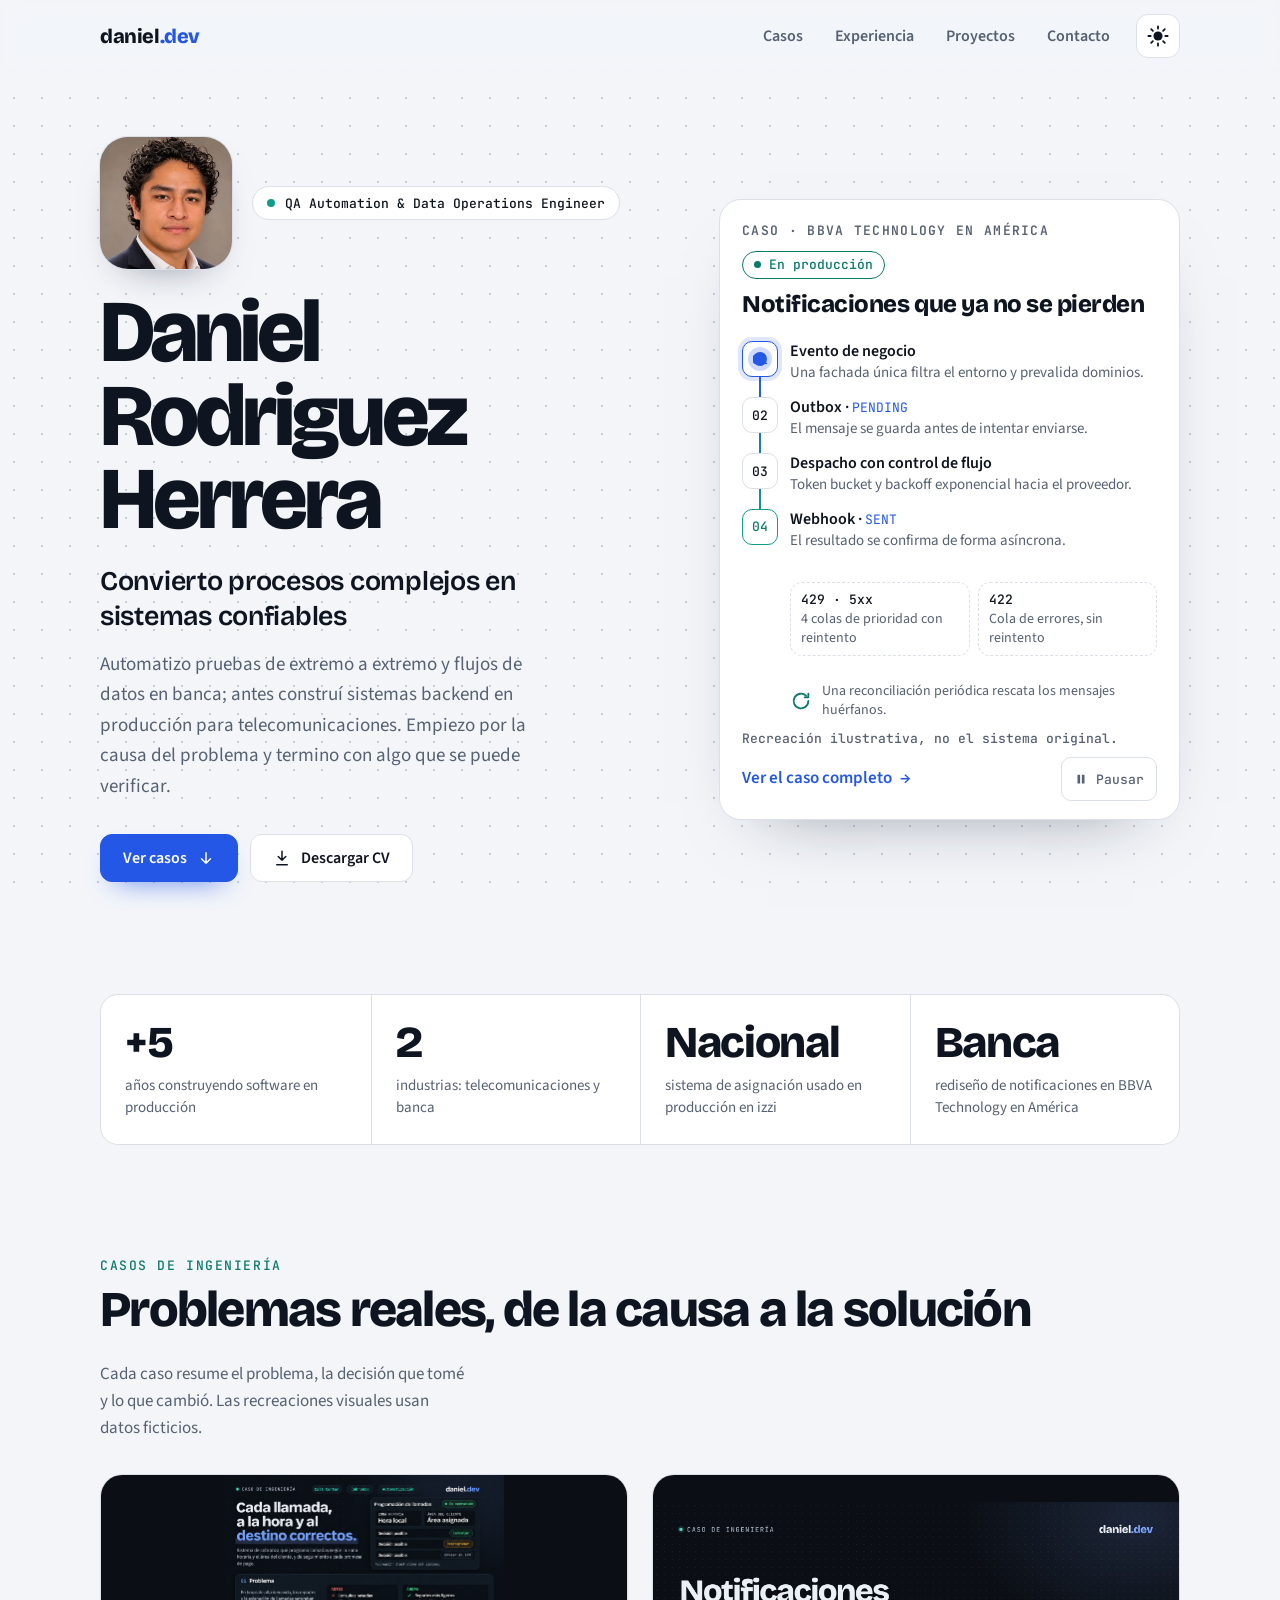
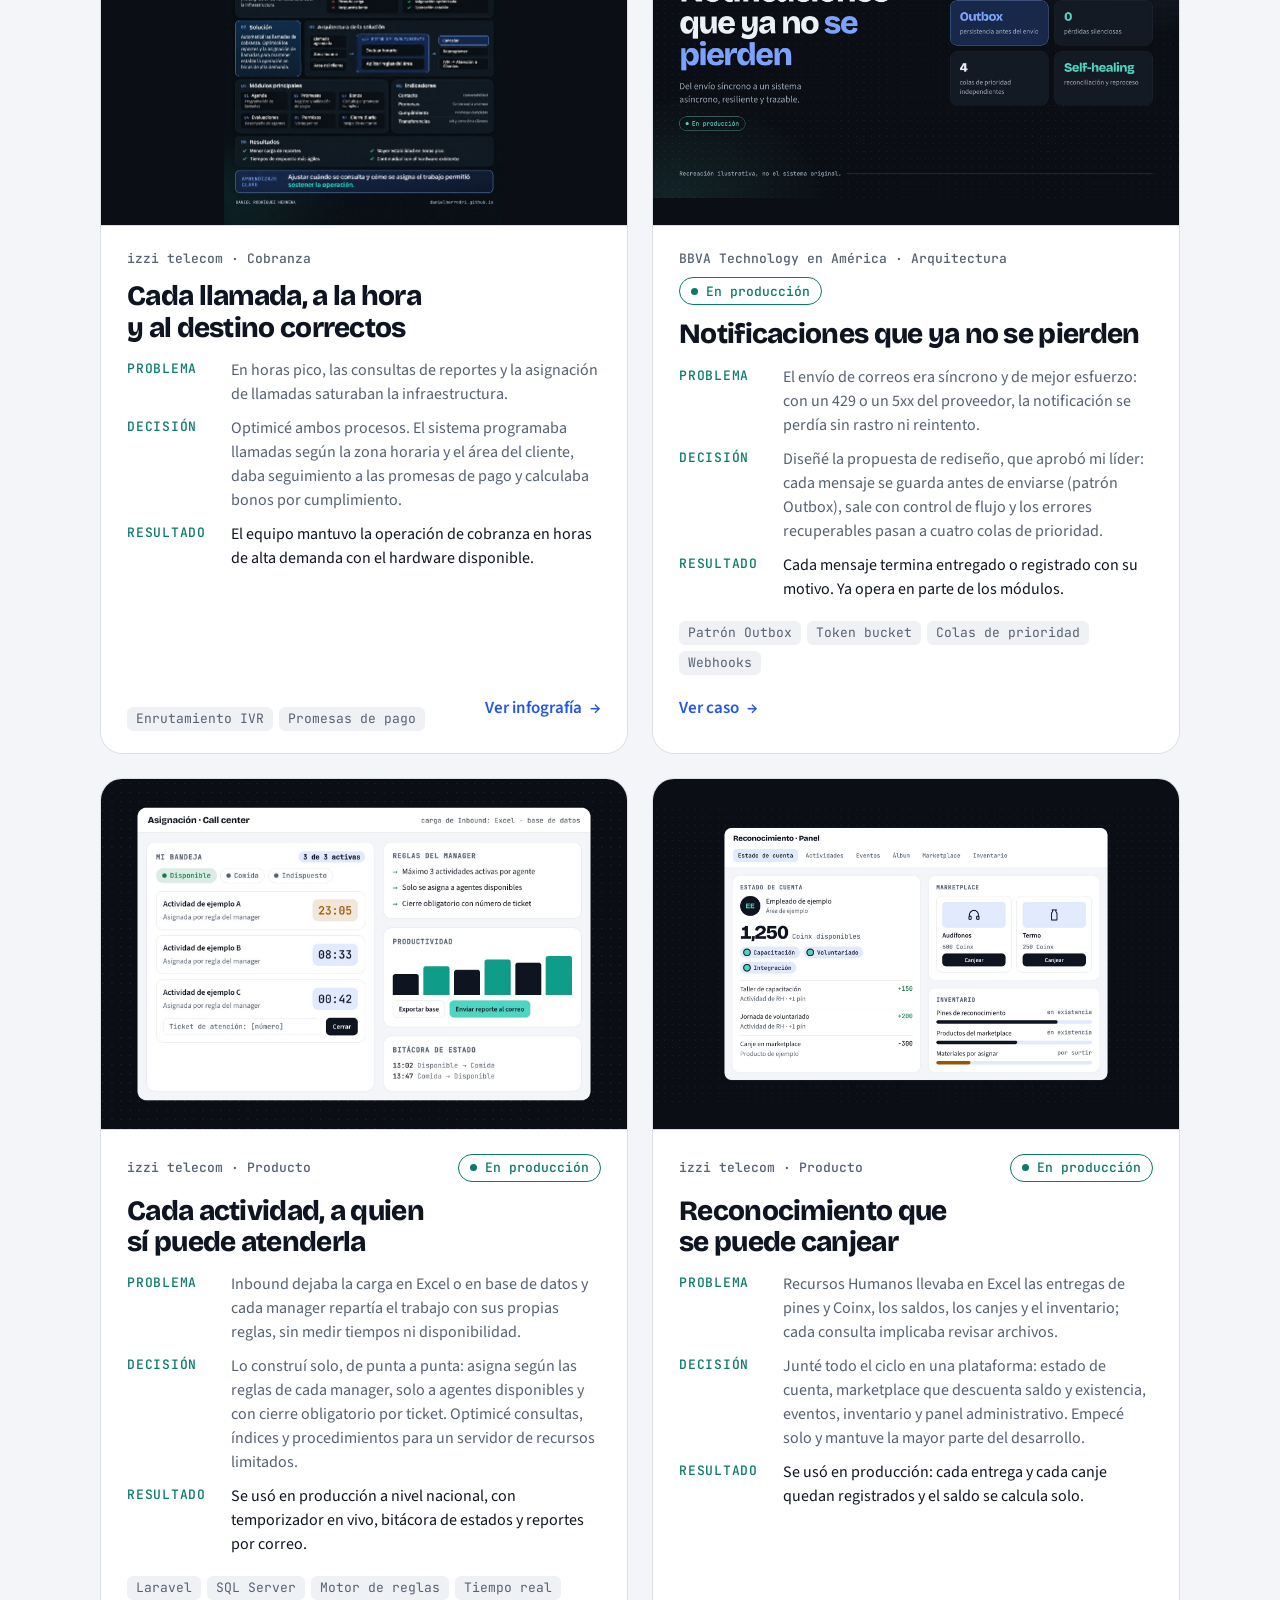
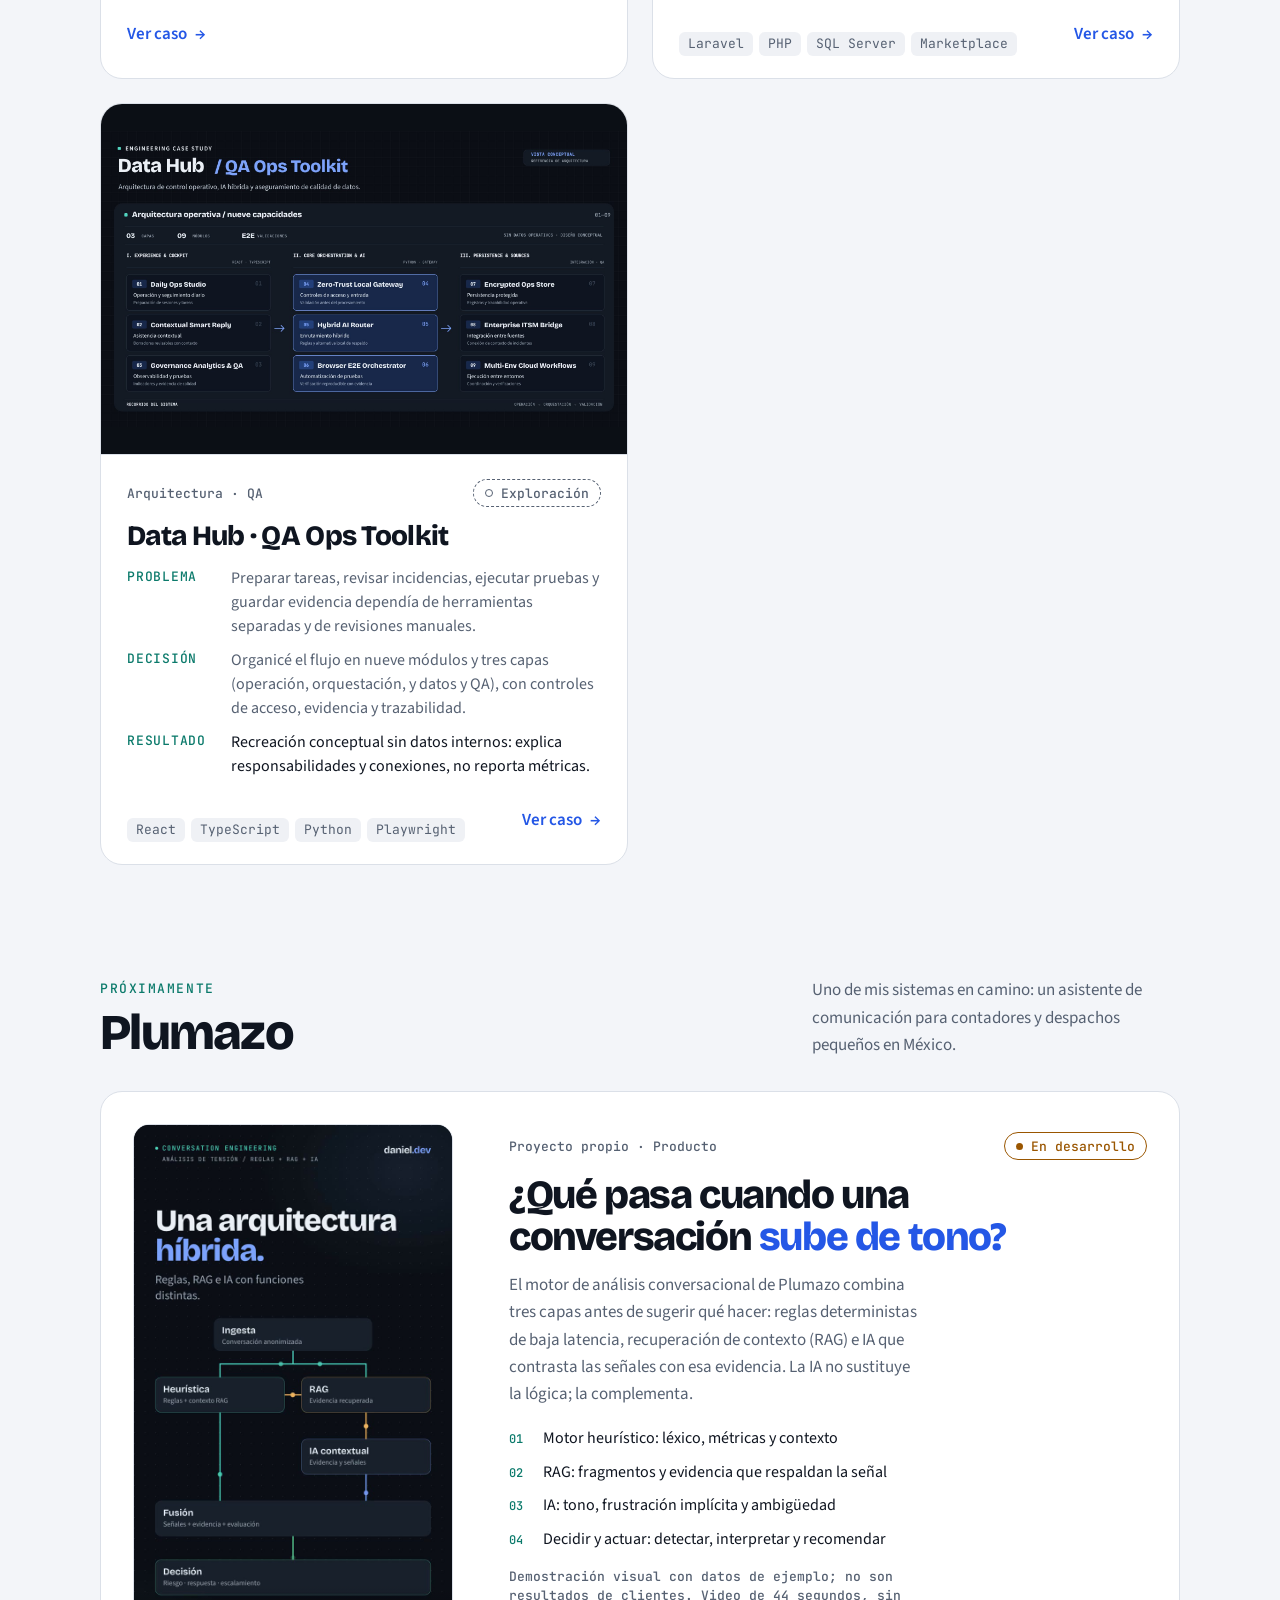
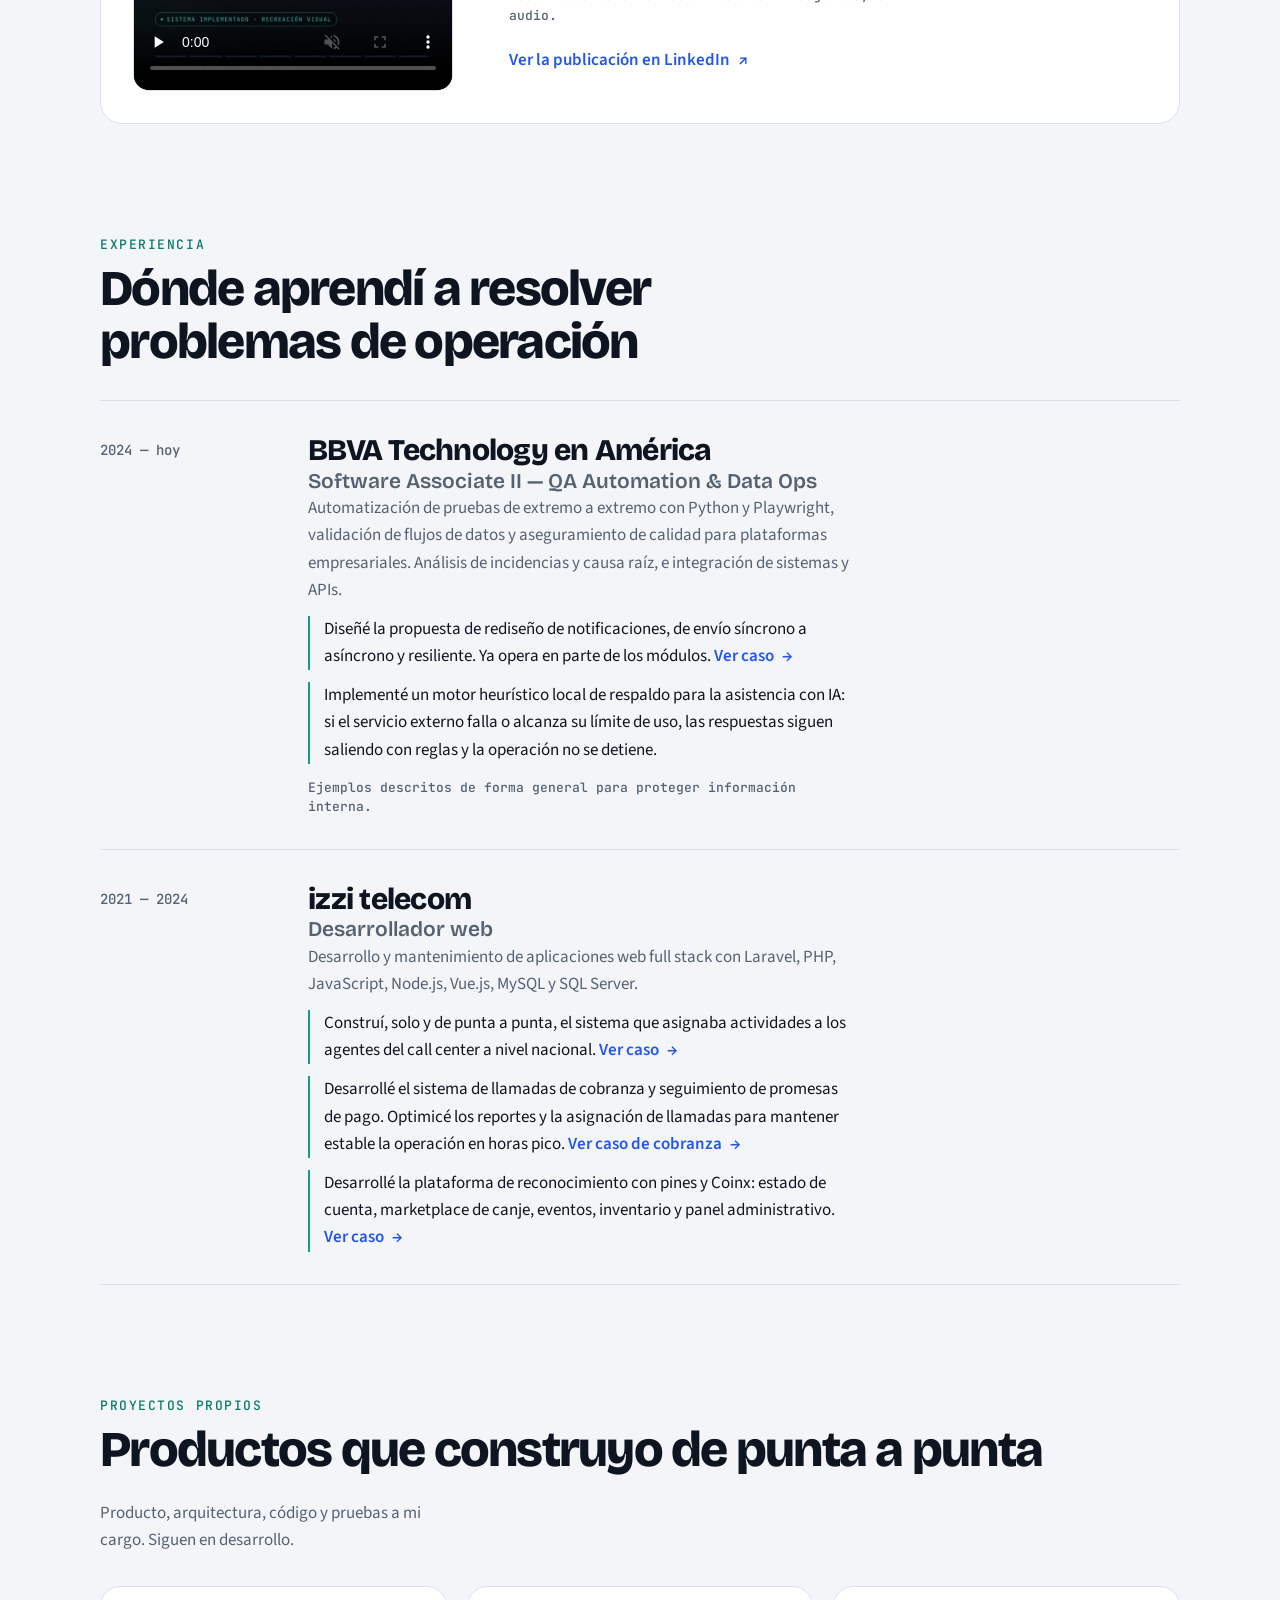
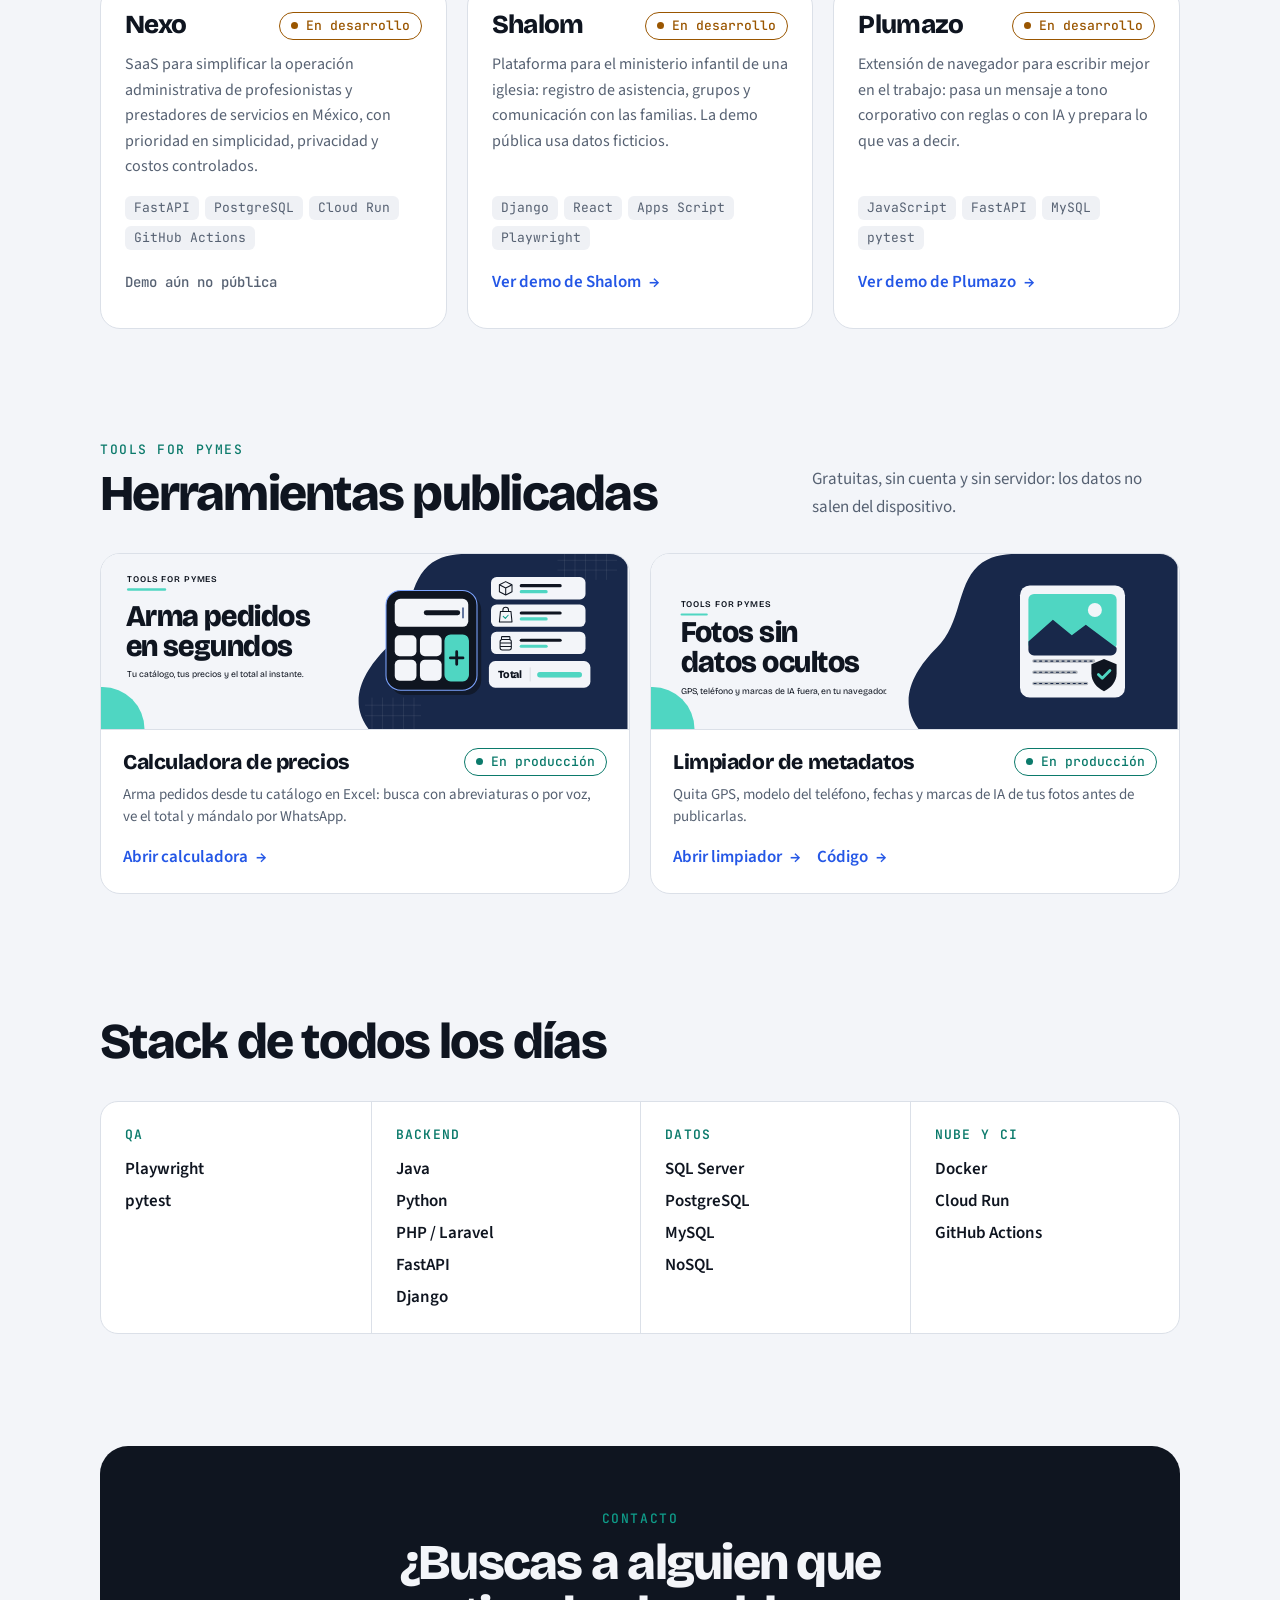
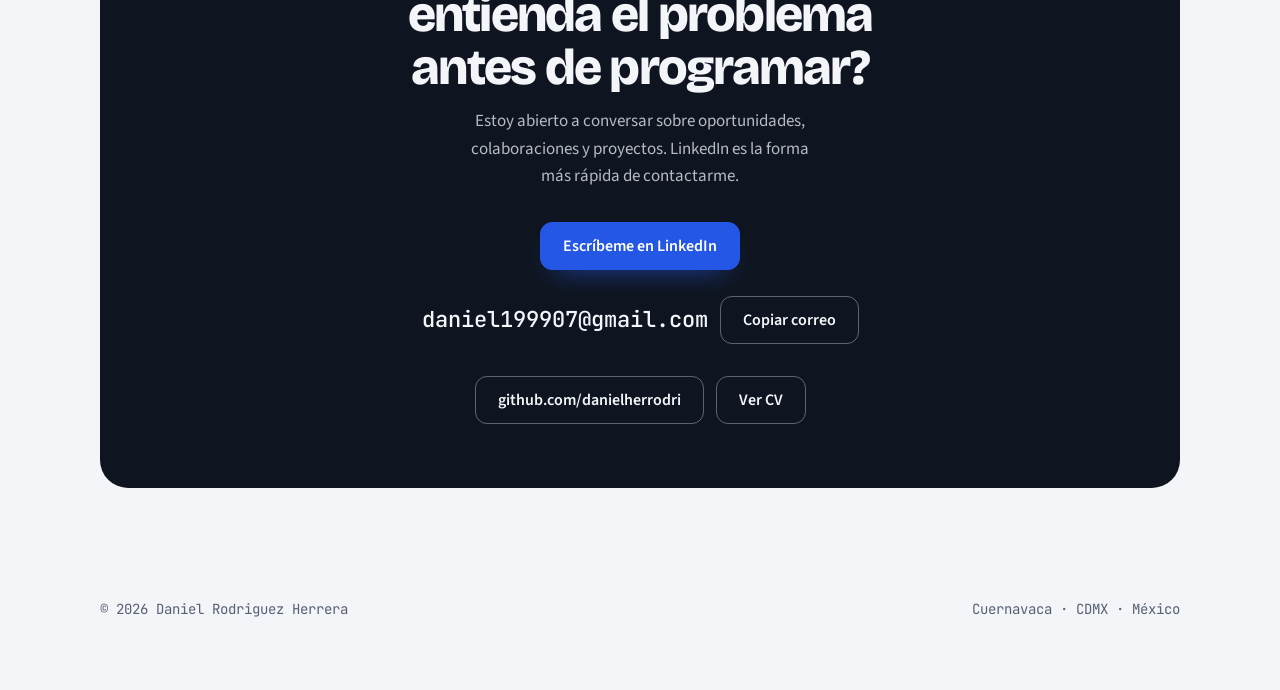
==== commit 6acbbdf1: "Corrige errores de la fusión de la propuesta Gemini en la portada - Quita el diagrama del hero dupli" ====
--- a/index.html
+++ b/index.html
@@ -358,40 +358,6 @@
         <a class="btn primary" href="#casos">Ver casos <svg viewBox="0 0 24 24" fill="none" stroke="currentColor" stroke-width="2" stroke-linecap="round" stroke-linejoin="round" aria-hidden="true"><path d="M12 5v14M6 13l6 6 6-6"/></svg></a>
         <a class="btn ghost" href="cv.pdf" download><svg viewBox="0 0 24 24" fill="none" stroke="currentColor" stroke-width="2" stroke-linecap="round" stroke-linejoin="round" aria-hidden="true"><path d="M12 3v12M7 10l5 5 5-5M5 21h14"/></svg>Descargar CV</a>
       </div>
-
-      <!-- Tarjeta-diagrama interactiva del caso flagship -->
-      <aside class="flow" id="hero-flow" aria-labelledby="flow-title">
-        <div class="flow-head">
-          <b>Caso destacado · BBVA Technology en América</b>
-          <span class="state prod">En producción</span>
-        </div>
-        <h2 class="flow-title" id="flow-title">Notificaciones que ya no se pierden</h2>
-        <div class="steps-wrap">
-          <span class="packet" aria-hidden="true"></span>
-          <ol class="steps" aria-label="Pasos del flujo">
-            <li data-goto="1"><span class="n" aria-hidden="true">01</span><div><strong>Evento de negocio</strong><span>Una fachada única filtra el entorno y prevalida dominios.</span></div></li>
-            <li data-goto="2"><span class="n" aria-hidden="true">02</span><div><strong>Outbox · <code>PENDING</code></strong><span>El mensaje se guarda antes de intentar enviarse.</span></div></li>
-            <li data-goto="3"><span class="n" aria-hidden="true">03</span><div><strong>Despacho con control de flujo</strong><span>Token bucket y backoff exponencial hacia el proveedor.</span></div></li>
-            <li data-goto="4"><span class="n" aria-hidden="true">04</span><div><strong>Webhook · <code>SENT</code></strong><span>El resultado se confirma de forma asíncrona.</span></div></li>
-          </ol>
-        </div>
-        <div class="forks">
-          <p class="fork r"><code>429 · 5xx</code>4 colas de prioridad con reintento</p>
-          <p class="fork"><code>422</code>Cola de errores, sin reintento</p>
-        </div>
-        <p class="heal">
-          <svg viewBox="0 0 24 24" aria-hidden="true"><path d="M20 12a8 8 0 1 1-2.34-5.66"/><path d="M20 4v4h-4"/></svg>
-          Una reconciliación periódica rescata los mensajes huérfanos.
-        </p>
-        <p class="flow-note">Recreación ilustrativa, no el sistema original. Haz clic en cualquier paso para enfocarlo.</p>
-        <div class="flow-foot">
-          <button type="button" class="more-btn" data-open-case="notificaciones">Leer caso completo <span aria-hidden="true">→</span></button>
-          <button type="button" class="pause" id="pause" aria-pressed="false">
-            <svg viewBox="0 0 16 16" aria-hidden="true"><path d="M4 3h3v10H4zM9 3h3v10H9z"/></svg>
-            <span>Pausar</span>
-          </button>
-        </div>
-      </aside>
     </div>
 
     <aside class="flow" aria-labelledby="flow-title">
@@ -710,16 +676,7 @@
           <p>Quita GPS, modelo del teléfono, fechas y marcas de IA de tus fotos antes de publicarlas.</p>
           <div class="links"><a class="more" href="https://danielherrodri.github.io/limpiador-metadatos/">Abrir limpiador <span class="arr" aria-hidden="true">→</span></a><a class="more" href="https://github.com/danielherrodri/limpiador-metadatos">Código <span class="arr" aria-hidden="true">→</span></a></div>
         </div>
-
-        <div class="edu-card">
-          <p class="eyebrow">Currículum</p>
-          <h3>Versión ejecutiva lista para imprimir</h3>
-          <p>Consulta el resumen completo en formato hoja carta o guárdalo como PDF directo desde el navegador.</p>
-          <div style="margin-top:14px">
-            <button type="button" class="btn ghost" id="open-cv-side" style="width:100%">Abrir CV interactivo →</button>
-          </div>
-        </div>
-      </aside>
+      </article>
     </div>
   </section>
 
@@ -742,12 +699,14 @@
       <code id="mail" translate="no">daniel199907@gmail.com</code>
       <button type="button" id="copy" class="btn ghost" aria-live="polite">Copiar correo</button>
     </div>
+    <div class="cta">
+      <a class="btn ghost" href="https://github.com/danielherrodri">github.com/danielherrodri</a>
+      <a class="btn ghost" href="cv.html">Ver CV</a>
+    </div>
   </section>
 
   <footer><span>© 2026 Daniel Rodriguez Herrera</span><span>Cuernavaca · CDMX · México</span></footer>
 </main>
-
-<div class="toast" id="toast" role="status" aria-live="polite"></div>
 
 <script>
 const reduce = matchMedia('(prefers-reduced-motion: reduce)');
